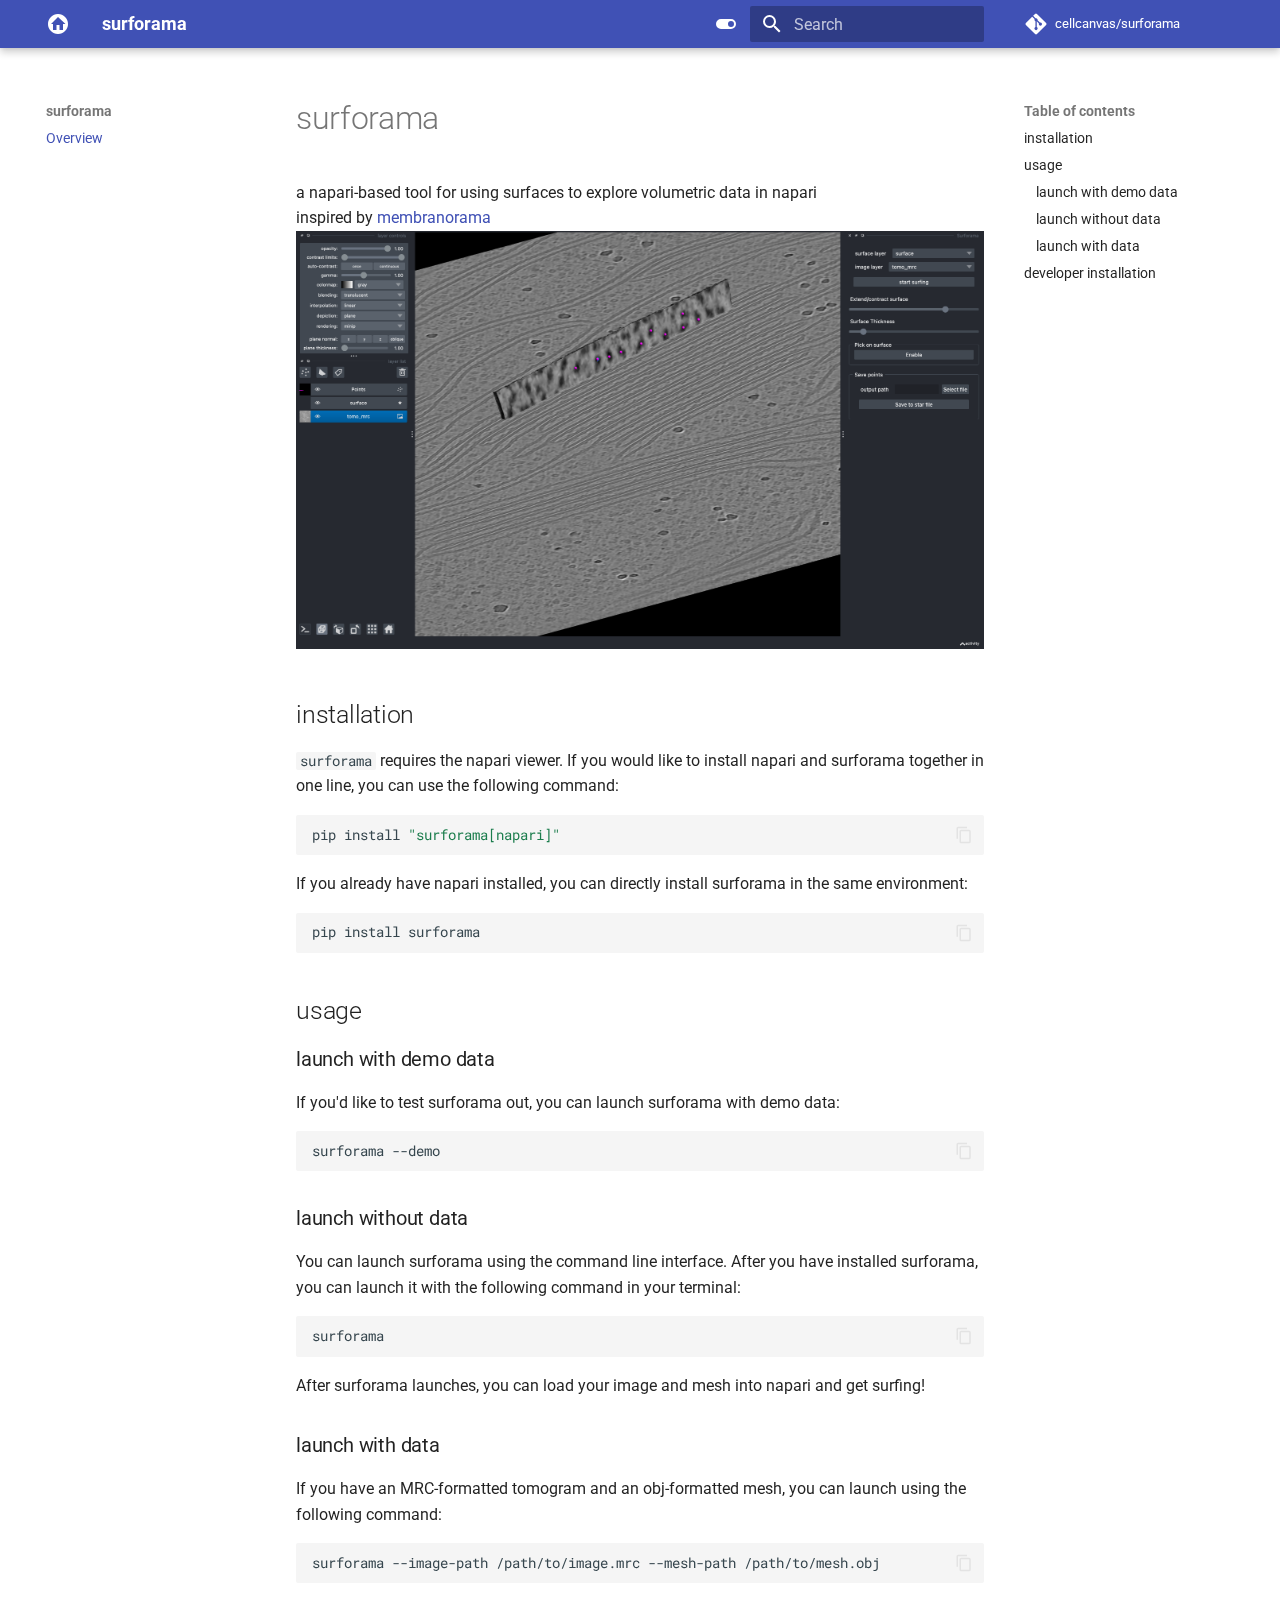
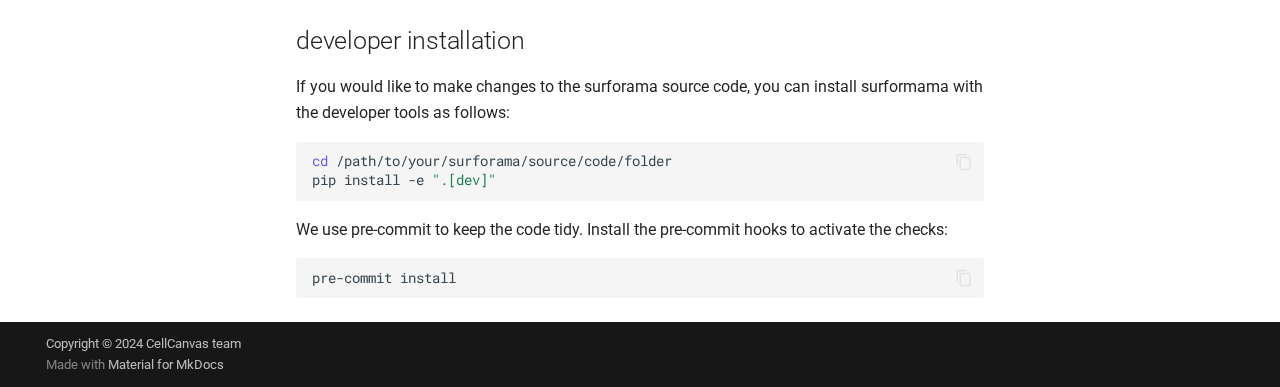
==== index.html @ 745550d1 "deploy: 46798501a811e212c6343b0a3ed80878570dac8a" ====
<!doctype html>
<html lang="en" class="no-js">
  <head>
    
      <meta charset="utf-8">
      <meta name="viewport" content="width=device-width,initial-scale=1">
      
        <meta name="description" content="Documentation for surforama, a tool for using surfaces to explore volumetric data in napari.">
      
      
        <meta name="author" content="Alister Burt and Kevin Yamauchi">
      
      
        <link rel="canonical" href="https://github.com/cellcanvas/surforama/">
      
      
      
      
      <link rel="icon" href="assets/images/favicon.png">
      <meta name="generator" content="mkdocs-1.6.0, mkdocs-material-9.5.26">
    
    
      
        <title>surforama</title>
      
    
    
      <link rel="stylesheet" href="assets/stylesheets/main.6543a935.min.css">
      
        
        <link rel="stylesheet" href="assets/stylesheets/palette.06af60db.min.css">
      
      


    
    
      
    
    
      
        
        
        <link rel="preconnect" href="https://fonts.gstatic.com" crossorigin>
        <link rel="stylesheet" href="https://fonts.googleapis.com/css?family=Roboto:300,300i,400,400i,700,700i%7CRoboto+Mono:400,400i,700,700i&display=fallback">
        <style>:root{--md-text-font:"Roboto";--md-code-font:"Roboto Mono"}</style>
      
    
    
      <link rel="stylesheet" href="assets/_mkdocstrings.css">
    
      <link rel="stylesheet" href="stylesheets/extra.css">
    
    <script>__md_scope=new URL(".",location),__md_hash=e=>[...e].reduce((e,_)=>(e<<5)-e+_.charCodeAt(0),0),__md_get=(e,_=localStorage,t=__md_scope)=>JSON.parse(_.getItem(t.pathname+"."+e)),__md_set=(e,_,t=localStorage,a=__md_scope)=>{try{t.setItem(a.pathname+"."+e,JSON.stringify(_))}catch(e){}}</script>
    
      
  


    
    
    
  </head>
  
  
    
    
      
    
    
    
    
    <body dir="ltr" data-md-color-scheme="default" data-md-color-primary="indigo" data-md-color-accent="indigo">
  
    
    <input class="md-toggle" data-md-toggle="drawer" type="checkbox" id="__drawer" autocomplete="off">
    <input class="md-toggle" data-md-toggle="search" type="checkbox" id="__search" autocomplete="off">
    <label class="md-overlay" for="__drawer"></label>
    <div data-md-component="skip">
      
        
        <a href="#surforama" class="md-skip">
          Skip to content
        </a>
      
    </div>
    <div data-md-component="announce">
      
    </div>
    
    
      

  

<header class="md-header md-header--shadow" data-md-component="header">
  <nav class="md-header__inner md-grid" aria-label="Header">
    <a href="." title="surforama" class="md-header__button md-logo" aria-label="surforama" data-md-component="logo">
      
  
  <svg xmlns="http://www.w3.org/2000/svg" viewBox="0 0 24 24"><path d="M19.07 4.93C17.22 3 14.66 1.96 12 2c-2.66-.04-5.21 1-7.06 2.93C3 6.78 1.96 9.34 2 12c-.04 2.66 1 5.21 2.93 7.06C6.78 21 9.34 22.04 12 22c2.66.04 5.21-1 7.06-2.93C21 17.22 22.04 14.66 22 12c.04-2.66-1-5.22-2.93-7.07M17 12v6h-3.5v-5h-3v5H7v-6H5l7-7 7.5 7H17Z"/></svg>

    </a>
    <label class="md-header__button md-icon" for="__drawer">
      
      <svg xmlns="http://www.w3.org/2000/svg" viewBox="0 0 24 24"><path d="M3 6h18v2H3V6m0 5h18v2H3v-2m0 5h18v2H3v-2Z"/></svg>
    </label>
    <div class="md-header__title" data-md-component="header-title">
      <div class="md-header__ellipsis">
        <div class="md-header__topic">
          <span class="md-ellipsis">
            surforama
          </span>
        </div>
        <div class="md-header__topic" data-md-component="header-topic">
          <span class="md-ellipsis">
            
              Overview
            
          </span>
        </div>
      </div>
    </div>
    
      
        <form class="md-header__option" data-md-component="palette">
  
    
    
    
    <input class="md-option" data-md-color-media="" data-md-color-scheme="default" data-md-color-primary="indigo" data-md-color-accent="indigo"  aria-label="Switch to dark mode"  type="radio" name="__palette" id="__palette_0">
    
      <label class="md-header__button md-icon" title="Switch to dark mode" for="__palette_1" hidden>
        <svg xmlns="http://www.w3.org/2000/svg" viewBox="0 0 24 24"><path d="M17 7H7a5 5 0 0 0-5 5 5 5 0 0 0 5 5h10a5 5 0 0 0 5-5 5 5 0 0 0-5-5m0 8a3 3 0 0 1-3-3 3 3 0 0 1 3-3 3 3 0 0 1 3 3 3 3 0 0 1-3 3Z"/></svg>
      </label>
    
  
    
    
    
    <input class="md-option" data-md-color-media="" data-md-color-scheme="slate" data-md-color-primary="blue-grey" data-md-color-accent="blue-grey"  aria-label="Switch to light mode"  type="radio" name="__palette" id="__palette_1">
    
      <label class="md-header__button md-icon" title="Switch to light mode" for="__palette_0" hidden>
        <svg xmlns="http://www.w3.org/2000/svg" viewBox="0 0 24 24"><path d="M17 6H7c-3.31 0-6 2.69-6 6s2.69 6 6 6h10c3.31 0 6-2.69 6-6s-2.69-6-6-6zm0 10H7c-2.21 0-4-1.79-4-4s1.79-4 4-4h10c2.21 0 4 1.79 4 4s-1.79 4-4 4zM7 9c-1.66 0-3 1.34-3 3s1.34 3 3 3 3-1.34 3-3-1.34-3-3-3z"/></svg>
      </label>
    
  
</form>
      
    
    
      <script>var media,input,key,value,palette=__md_get("__palette");if(palette&&palette.color){"(prefers-color-scheme)"===palette.color.media&&(media=matchMedia("(prefers-color-scheme: light)"),input=document.querySelector(media.matches?"[data-md-color-media='(prefers-color-scheme: light)']":"[data-md-color-media='(prefers-color-scheme: dark)']"),palette.color.media=input.getAttribute("data-md-color-media"),palette.color.scheme=input.getAttribute("data-md-color-scheme"),palette.color.primary=input.getAttribute("data-md-color-primary"),palette.color.accent=input.getAttribute("data-md-color-accent"));for([key,value]of Object.entries(palette.color))document.body.setAttribute("data-md-color-"+key,value)}</script>
    
    
    
      <label class="md-header__button md-icon" for="__search">
        
        <svg xmlns="http://www.w3.org/2000/svg" viewBox="0 0 24 24"><path d="M9.5 3A6.5 6.5 0 0 1 16 9.5c0 1.61-.59 3.09-1.56 4.23l.27.27h.79l5 5-1.5 1.5-5-5v-.79l-.27-.27A6.516 6.516 0 0 1 9.5 16 6.5 6.5 0 0 1 3 9.5 6.5 6.5 0 0 1 9.5 3m0 2C7 5 5 7 5 9.5S7 14 9.5 14 14 12 14 9.5 12 5 9.5 5Z"/></svg>
      </label>
      <div class="md-search" data-md-component="search" role="dialog">
  <label class="md-search__overlay" for="__search"></label>
  <div class="md-search__inner" role="search">
    <form class="md-search__form" name="search">
      <input type="text" class="md-search__input" name="query" aria-label="Search" placeholder="Search" autocapitalize="off" autocorrect="off" autocomplete="off" spellcheck="false" data-md-component="search-query" required>
      <label class="md-search__icon md-icon" for="__search">
        
        <svg xmlns="http://www.w3.org/2000/svg" viewBox="0 0 24 24"><path d="M9.5 3A6.5 6.5 0 0 1 16 9.5c0 1.61-.59 3.09-1.56 4.23l.27.27h.79l5 5-1.5 1.5-5-5v-.79l-.27-.27A6.516 6.516 0 0 1 9.5 16 6.5 6.5 0 0 1 3 9.5 6.5 6.5 0 0 1 9.5 3m0 2C7 5 5 7 5 9.5S7 14 9.5 14 14 12 14 9.5 12 5 9.5 5Z"/></svg>
        
        <svg xmlns="http://www.w3.org/2000/svg" viewBox="0 0 24 24"><path d="M20 11v2H8l5.5 5.5-1.42 1.42L4.16 12l7.92-7.92L13.5 5.5 8 11h12Z"/></svg>
      </label>
      <nav class="md-search__options" aria-label="Search">
        
        <button type="reset" class="md-search__icon md-icon" title="Clear" aria-label="Clear" tabindex="-1">
          
          <svg xmlns="http://www.w3.org/2000/svg" viewBox="0 0 24 24"><path d="M19 6.41 17.59 5 12 10.59 6.41 5 5 6.41 10.59 12 5 17.59 6.41 19 12 13.41 17.59 19 19 17.59 13.41 12 19 6.41Z"/></svg>
        </button>
      </nav>
      
        <div class="md-search__suggest" data-md-component="search-suggest"></div>
      
    </form>
    <div class="md-search__output">
      <div class="md-search__scrollwrap" tabindex="0" data-md-scrollfix>
        <div class="md-search-result" data-md-component="search-result">
          <div class="md-search-result__meta">
            Initializing search
          </div>
          <ol class="md-search-result__list" role="presentation"></ol>
        </div>
      </div>
    </div>
  </div>
</div>
    
    
      <div class="md-header__source">
        <a href="https://github.com/cellcanvas/surforama" title="Go to repository" class="md-source" data-md-component="source">
  <div class="md-source__icon md-icon">
    
    <svg xmlns="http://www.w3.org/2000/svg" viewBox="0 0 448 512"><!--! Font Awesome Free 6.5.2 by @fontawesome - https://fontawesome.com License - https://fontawesome.com/license/free (Icons: CC BY 4.0, Fonts: SIL OFL 1.1, Code: MIT License) Copyright 2024 Fonticons, Inc.--><path d="M439.55 236.05 244 40.45a28.87 28.87 0 0 0-40.81 0l-40.66 40.63 51.52 51.52c27.06-9.14 52.68 16.77 43.39 43.68l49.66 49.66c34.23-11.8 61.18 31 35.47 56.69-26.49 26.49-70.21-2.87-56-37.34L240.22 199v121.85c25.3 12.54 22.26 41.85 9.08 55a34.34 34.34 0 0 1-48.55 0c-17.57-17.6-11.07-46.91 11.25-56v-123c-20.8-8.51-24.6-30.74-18.64-45L142.57 101 8.45 235.14a28.86 28.86 0 0 0 0 40.81l195.61 195.6a28.86 28.86 0 0 0 40.8 0l194.69-194.69a28.86 28.86 0 0 0 0-40.81z"/></svg>
  </div>
  <div class="md-source__repository">
    cellcanvas/surforama
  </div>
</a>
      </div>
    
  </nav>
  
</header>
    
    <div class="md-container" data-md-component="container">
      
      
        
          
        
      
      <main class="md-main" data-md-component="main">
        <div class="md-main__inner md-grid">
          
            
              
              <div class="md-sidebar md-sidebar--primary" data-md-component="sidebar" data-md-type="navigation" >
                <div class="md-sidebar__scrollwrap">
                  <div class="md-sidebar__inner">
                    



<nav class="md-nav md-nav--primary" aria-label="Navigation" data-md-level="0">
  <label class="md-nav__title" for="__drawer">
    <a href="." title="surforama" class="md-nav__button md-logo" aria-label="surforama" data-md-component="logo">
      
  
  <svg xmlns="http://www.w3.org/2000/svg" viewBox="0 0 24 24"><path d="M19.07 4.93C17.22 3 14.66 1.96 12 2c-2.66-.04-5.21 1-7.06 2.93C3 6.78 1.96 9.34 2 12c-.04 2.66 1 5.21 2.93 7.06C6.78 21 9.34 22.04 12 22c2.66.04 5.21-1 7.06-2.93C21 17.22 22.04 14.66 22 12c.04-2.66-1-5.22-2.93-7.07M17 12v6h-3.5v-5h-3v5H7v-6H5l7-7 7.5 7H17Z"/></svg>

    </a>
    surforama
  </label>
  
    <div class="md-nav__source">
      <a href="https://github.com/cellcanvas/surforama" title="Go to repository" class="md-source" data-md-component="source">
  <div class="md-source__icon md-icon">
    
    <svg xmlns="http://www.w3.org/2000/svg" viewBox="0 0 448 512"><!--! Font Awesome Free 6.5.2 by @fontawesome - https://fontawesome.com License - https://fontawesome.com/license/free (Icons: CC BY 4.0, Fonts: SIL OFL 1.1, Code: MIT License) Copyright 2024 Fonticons, Inc.--><path d="M439.55 236.05 244 40.45a28.87 28.87 0 0 0-40.81 0l-40.66 40.63 51.52 51.52c27.06-9.14 52.68 16.77 43.39 43.68l49.66 49.66c34.23-11.8 61.18 31 35.47 56.69-26.49 26.49-70.21-2.87-56-37.34L240.22 199v121.85c25.3 12.54 22.26 41.85 9.08 55a34.34 34.34 0 0 1-48.55 0c-17.57-17.6-11.07-46.91 11.25-56v-123c-20.8-8.51-24.6-30.74-18.64-45L142.57 101 8.45 235.14a28.86 28.86 0 0 0 0 40.81l195.61 195.6a28.86 28.86 0 0 0 40.8 0l194.69-194.69a28.86 28.86 0 0 0 0-40.81z"/></svg>
  </div>
  <div class="md-source__repository">
    cellcanvas/surforama
  </div>
</a>
    </div>
  
  <ul class="md-nav__list" data-md-scrollfix>
    
      
      
  
  
    
  
  
  
    <li class="md-nav__item md-nav__item--active">
      
      <input class="md-nav__toggle md-toggle" type="checkbox" id="__toc">
      
      
        
      
      
        <label class="md-nav__link md-nav__link--active" for="__toc">
          
  
  <span class="md-ellipsis">
    Overview
  </span>
  

          <span class="md-nav__icon md-icon"></span>
        </label>
      
      <a href="." class="md-nav__link md-nav__link--active">
        
  
  <span class="md-ellipsis">
    Overview
  </span>
  

      </a>
      
        

<nav class="md-nav md-nav--secondary" aria-label="Table of contents">
  
  
  
    
  
  
    <label class="md-nav__title" for="__toc">
      <span class="md-nav__icon md-icon"></span>
      Table of contents
    </label>
    <ul class="md-nav__list" data-md-component="toc" data-md-scrollfix>
      
        <li class="md-nav__item">
  <a href="#installation" class="md-nav__link">
    <span class="md-ellipsis">
      installation
    </span>
  </a>
  
</li>
      
        <li class="md-nav__item">
  <a href="#usage" class="md-nav__link">
    <span class="md-ellipsis">
      usage
    </span>
  </a>
  
    <nav class="md-nav" aria-label="usage">
      <ul class="md-nav__list">
        
          <li class="md-nav__item">
  <a href="#launch-with-demo-data" class="md-nav__link">
    <span class="md-ellipsis">
      launch with demo data
    </span>
  </a>
  
</li>
        
          <li class="md-nav__item">
  <a href="#launch-without-data" class="md-nav__link">
    <span class="md-ellipsis">
      launch without data
    </span>
  </a>
  
</li>
        
          <li class="md-nav__item">
  <a href="#launch-with-data" class="md-nav__link">
    <span class="md-ellipsis">
      launch with data
    </span>
  </a>
  
</li>
        
      </ul>
    </nav>
  
</li>
      
        <li class="md-nav__item">
  <a href="#developer-installation" class="md-nav__link">
    <span class="md-ellipsis">
      developer installation
    </span>
  </a>
  
</li>
      
    </ul>
  
</nav>
      
    </li>
  

    
  </ul>
</nav>
                  </div>
                </div>
              </div>
            
            
              
              <div class="md-sidebar md-sidebar--secondary" data-md-component="sidebar" data-md-type="toc" >
                <div class="md-sidebar__scrollwrap">
                  <div class="md-sidebar__inner">
                    

<nav class="md-nav md-nav--secondary" aria-label="Table of contents">
  
  
  
    
  
  
    <label class="md-nav__title" for="__toc">
      <span class="md-nav__icon md-icon"></span>
      Table of contents
    </label>
    <ul class="md-nav__list" data-md-component="toc" data-md-scrollfix>
      
        <li class="md-nav__item">
  <a href="#installation" class="md-nav__link">
    <span class="md-ellipsis">
      installation
    </span>
  </a>
  
</li>
      
        <li class="md-nav__item">
  <a href="#usage" class="md-nav__link">
    <span class="md-ellipsis">
      usage
    </span>
  </a>
  
    <nav class="md-nav" aria-label="usage">
      <ul class="md-nav__list">
        
          <li class="md-nav__item">
  <a href="#launch-with-demo-data" class="md-nav__link">
    <span class="md-ellipsis">
      launch with demo data
    </span>
  </a>
  
</li>
        
          <li class="md-nav__item">
  <a href="#launch-without-data" class="md-nav__link">
    <span class="md-ellipsis">
      launch without data
    </span>
  </a>
  
</li>
        
          <li class="md-nav__item">
  <a href="#launch-with-data" class="md-nav__link">
    <span class="md-ellipsis">
      launch with data
    </span>
  </a>
  
</li>
        
      </ul>
    </nav>
  
</li>
      
        <li class="md-nav__item">
  <a href="#developer-installation" class="md-nav__link">
    <span class="md-ellipsis">
      developer installation
    </span>
  </a>
  
</li>
      
    </ul>
  
</nav>
                  </div>
                </div>
              </div>
            
          
          
            <div class="md-content" data-md-component="content">
              <article class="md-content__inner md-typeset">
                
                  

  
  


<div><h1 id="surforama">surforama</h1>
<p>a napari-based tool for using surfaces to explore volumetric data in napari</p>
<p>inspired by <a href="https://github.com/dtegunov/membranorama">membranorama</a></p>
<p><img alt="Screenshot of surforama showing a surface in the slice of a tomogram" src="surforama_screenshot.png"></p>
<h2 id="installation">installation</h2>
<p><code>surforama</code> requires the napari viewer. If you would like to install napari and surforama together in one line, you can use the following command:</p>
<div class="highlight"><pre><span></span><code>pip<span class="w"> </span>install<span class="w"> </span><span class="s2">"surforama[napari]"</span>
</code></pre></div>
<p>If you already have napari installed, you can directly install surforama in the same environment:</p>
<div class="highlight"><pre><span></span><code>pip<span class="w"> </span>install<span class="w"> </span>surforama
</code></pre></div>
<h2 id="usage">usage</h2>
<h3 id="launch-with-demo-data">launch with demo data</h3>
<p>If you'd like to test surforama out, you can launch surforama with demo data:</p>
<div class="highlight"><pre><span></span><code>surforama<span class="w"> </span>--demo
</code></pre></div>
<h3 id="launch-without-data">launch without data</h3>
<p>You can launch surforama using the command line interface. After you have installed surforama, you can launch it with the following command in your terminal:</p>
<p></p><div class="highlight"><pre><span></span><code>surforama
</code></pre></div>
After surforama launches, you can load your image and mesh into napari and get surfing!
<h3 id="launch-with-data">launch with data</h3>
<p>If you have an MRC-formatted tomogram and an obj-formatted mesh, you can launch using the following command:</p>
<div class="highlight"><pre><span></span><code>surforama<span class="w"> </span>--image-path<span class="w"> </span>/path/to/image.mrc<span class="w"> </span>--mesh-path<span class="w"> </span>/path/to/mesh.obj
</code></pre></div>
<h2 id="developer-installation">developer installation</h2>
<p>If you would like to make changes to the surforama source code, you can install surformama with the developer tools as follows:</p>
<p></p><div class="highlight"><pre><span></span><code><span class="nb">cd</span><span class="w"> </span>/path/to/your/surforama/source/code/folder
pip<span class="w"> </span>install<span class="w"> </span>-e<span class="w"> </span><span class="s2">".[dev]"</span>
</code></pre></div>
We use pre-commit to keep the code tidy. Install the pre-commit hooks to activate the checks:
<div class="highlight"><pre><span></span><code>pre-commit<span class="w"> </span>install
</code></pre></div></div>









  



  <form class="md-feedback" name="feedback" hidden>
    <fieldset>
      <legend class="md-feedback__title">
        Was this page helpful?
      </legend>
      <div class="md-feedback__inner">
        <div class="md-feedback__list">
          
            <button class="md-feedback__icon md-icon" type="submit" title="This page was helpful" data-md-value="1">
              <svg xmlns="http://www.w3.org/2000/svg" viewBox="0 0 24 24"><path d="M20 12a8 8 0 0 0-8-8 8 8 0 0 0-8 8 8 8 0 0 0 8 8 8 8 0 0 0 8-8m2 0a10 10 0 0 1-10 10A10 10 0 0 1 2 12 10 10 0 0 1 12 2a10 10 0 0 1 10 10M10 9.5c0 .8-.7 1.5-1.5 1.5S7 10.3 7 9.5 7.7 8 8.5 8s1.5.7 1.5 1.5m7 0c0 .8-.7 1.5-1.5 1.5S14 10.3 14 9.5 14.7 8 15.5 8s1.5.7 1.5 1.5m-5 7.73c-1.75 0-3.29-.73-4.19-1.81L9.23 14c.45.72 1.52 1.23 2.77 1.23s2.32-.51 2.77-1.23l1.42 1.42c-.9 1.08-2.44 1.81-4.19 1.81Z"/></svg>
            </button>
          
            <button class="md-feedback__icon md-icon" type="submit" title="This page could be improved" data-md-value="0">
              <svg xmlns="http://www.w3.org/2000/svg" viewBox="0 0 24 24"><path d="M20 12a8 8 0 0 0-8-8 8 8 0 0 0-8 8 8 8 0 0 0 8 8 8 8 0 0 0 8-8m2 0a10 10 0 0 1-10 10A10 10 0 0 1 2 12 10 10 0 0 1 12 2a10 10 0 0 1 10 10m-6.5-4c.8 0 1.5.7 1.5 1.5s-.7 1.5-1.5 1.5-1.5-.7-1.5-1.5.7-1.5 1.5-1.5M10 9.5c0 .8-.7 1.5-1.5 1.5S7 10.3 7 9.5 7.7 8 8.5 8s1.5.7 1.5 1.5m2 4.5c1.75 0 3.29.72 4.19 1.81l-1.42 1.42C14.32 16.5 13.25 16 12 16s-2.32.5-2.77 1.23l-1.42-1.42C8.71 14.72 10.25 14 12 14Z"/></svg>
            </button>
          
        </div>
        <div class="md-feedback__note">
          
            <div data-md-value="1" hidden>
              
              
                
              
              Thanks for your feedback!
            </div>
          
            <div data-md-value="0" hidden>
              
              
                
              
              Thanks for your feedback! Help us improve this page by using our <a href="..." target="_blank" rel="noopener">feedback form</a>.
            </div>
          
        </div>
      </div>
    </fieldset>
  </form>


                
              </article>
            </div>
          
          
  <script>var tabs=__md_get("__tabs");if(Array.isArray(tabs))e:for(var set of document.querySelectorAll(".tabbed-set")){var tab,labels=set.querySelector(".tabbed-labels");for(tab of tabs)for(var label of labels.getElementsByTagName("label"))if(label.innerText.trim()===tab){var input=document.getElementById(label.htmlFor);input.checked=!0;continue e}}</script>

<script>var target=document.getElementById(location.hash.slice(1));target&&target.name&&(target.checked=target.name.startsWith("__tabbed_"))</script>
        </div>
        
      </main>
      
        <footer class="md-footer">
  
  <div class="md-footer-meta md-typeset">
    <div class="md-footer-meta__inner md-grid">
      <div class="md-copyright">
  
    <div class="md-copyright__highlight">
      Copyright &copy; 2024 CellCanvas team
    </div>
  
  
    Made with
    <a href="https://squidfunk.github.io/mkdocs-material/" target="_blank" rel="noopener">
      Material for MkDocs
    </a>
  
</div>
      
    </div>
  </div>
</footer>
      
    </div>
    <div class="md-dialog" data-md-component="dialog">
      <div class="md-dialog__inner md-typeset"></div>
    </div>
    
    
    <script id="__config" type="application/json">{"base": ".", "features": ["search.highlight", "search.suggest", "content.tabs.link", "content.code.copy"], "search": "assets/javascripts/workers/search.b8dbb3d2.min.js", "translations": {"clipboard.copied": "Copied to clipboard", "clipboard.copy": "Copy to clipboard", "search.result.more.one": "1 more on this page", "search.result.more.other": "# more on this page", "search.result.none": "No matching documents", "search.result.one": "1 matching document", "search.result.other": "# matching documents", "search.result.placeholder": "Type to start searching", "search.result.term.missing": "Missing", "select.version": "Select version"}}</script>
    
    
      <script src="assets/javascripts/bundle.ad660dcc.min.js"></script>
      
    
  </body>
</html>
---- assets/stylesheets/main.6543a935.min.css ----
@charset "UTF-8";html{-webkit-text-size-adjust:none;-moz-text-size-adjust:none;text-size-adjust:none;box-sizing:border-box}*,:after,:before{box-sizing:inherit}@media (prefers-reduced-motion){*,:after,:before{transition:none!important}}body{margin:0}a,button,input,label{-webkit-tap-highlight-color:transparent}a{color:inherit;text-decoration:none}hr{border:0;box-sizing:initial;display:block;height:.05rem;overflow:visible;padding:0}small{font-size:80%}sub,sup{line-height:1em}img{border-style:none}table{border-collapse:initial;border-spacing:0}td,th{font-weight:400;vertical-align:top}button{background:#0000;border:0;font-family:inherit;font-size:inherit;margin:0;padding:0}input{border:0;outline:none}:root{--md-primary-fg-color:#4051b5;--md-primary-fg-color--light:#5d6cc0;--md-primary-fg-color--dark:#303fa1;--md-primary-bg-color:#fff;--md-primary-bg-color--light:#ffffffb3;--md-accent-fg-color:#526cfe;--md-accent-fg-color--transparent:#526cfe1a;--md-accent-bg-color:#fff;--md-accent-bg-color--light:#ffffffb3}[data-md-color-scheme=default]{color-scheme:light}[data-md-color-scheme=default] img[src$="#gh-dark-mode-only"],[data-md-color-scheme=default] img[src$="#only-dark"]{display:none}:root,[data-md-color-scheme=default]{--md-hue:225deg;--md-default-fg-color:#000000de;--md-default-fg-color--light:#0000008a;--md-default-fg-color--lighter:#00000052;--md-default-fg-color--lightest:#00000012;--md-default-bg-color:#fff;--md-default-bg-color--light:#ffffffb3;--md-default-bg-color--lighter:#ffffff4d;--md-default-bg-color--lightest:#ffffff1f;--md-code-fg-color:#36464e;--md-code-bg-color:#f5f5f5;--md-code-hl-color:#4287ff;--md-code-hl-color--light:#4287ff1a;--md-code-hl-number-color:#d52a2a;--md-code-hl-special-color:#db1457;--md-code-hl-function-color:#a846b9;--md-code-hl-constant-color:#6e59d9;--md-code-hl-keyword-color:#3f6ec6;--md-code-hl-string-color:#1c7d4d;--md-code-hl-name-color:var(--md-code-fg-color);--md-code-hl-operator-color:var(--md-default-fg-color--light);--md-code-hl-punctuation-color:var(--md-default-fg-color--light);--md-code-hl-comment-color:var(--md-default-fg-color--light);--md-code-hl-generic-color:var(--md-default-fg-color--light);--md-code-hl-variable-color:var(--md-default-fg-color--light);--md-typeset-color:var(--md-default-fg-color);--md-typeset-a-color:var(--md-primary-fg-color);--md-typeset-del-color:#f5503d26;--md-typeset-ins-color:#0bd57026;--md-typeset-kbd-color:#fafafa;--md-typeset-kbd-accent-color:#fff;--md-typeset-kbd-border-color:#b8b8b8;--md-typeset-mark-color:#ffff0080;--md-typeset-table-color:#0000001f;--md-typeset-table-color--light:rgba(0,0,0,.035);--md-admonition-fg-color:var(--md-default-fg-color);--md-admonition-bg-color:var(--md-default-bg-color);--md-warning-fg-color:#000000de;--md-warning-bg-color:#ff9;--md-footer-fg-color:#fff;--md-footer-fg-color--light:#ffffffb3;--md-footer-fg-color--lighter:#ffffff73;--md-footer-bg-color:#000000de;--md-footer-bg-color--dark:#00000052;--md-shadow-z1:0 0.2rem 0.5rem #0000000d,0 0 0.05rem #0000001a;--md-shadow-z2:0 0.2rem 0.5rem #0000001a,0 0 0.05rem #00000040;--md-shadow-z3:0 0.2rem 0.5rem #0003,0 0 0.05rem #00000059}.md-icon svg{fill:currentcolor;display:block;height:1.2rem;width:1.2rem}body{-webkit-font-smoothing:antialiased;-moz-osx-font-smoothing:grayscale;--md-text-font-family:var(--md-text-font,_),-apple-system,BlinkMacSystemFont,Helvetica,Arial,sans-serif;--md-code-font-family:var(--md-code-font,_),SFMono-Regular,Consolas,Menlo,monospace}aside,body,input{font-feature-settings:"kern","liga";color:var(--md-typeset-color);font-family:var(--md-text-font-family)}code,kbd,pre{font-feature-settings:"kern";font-family:var(--md-code-font-family)}:root{--md-typeset-table-sort-icon:url('data:image/svg+xml;charset=utf-8,<svg xmlns="http://www.w3.org/2000/svg" viewBox="0 0 24 24"><path d="m18 21-4-4h3V7h-3l4-4 4 4h-3v10h3M2 19v-2h10v2M2 13v-2h7v2M2 7V5h4v2H2Z"/></svg>');--md-typeset-table-sort-icon--asc:url('data:image/svg+xml;charset=utf-8,<svg xmlns="http://www.w3.org/2000/svg" viewBox="0 0 24 24"><path d="M19 17h3l-4 4-4-4h3V3h2M2 17h10v2H2M6 5v2H2V5m0 6h7v2H2v-2Z"/></svg>');--md-typeset-table-sort-icon--desc:url('data:image/svg+xml;charset=utf-8,<svg xmlns="http://www.w3.org/2000/svg" viewBox="0 0 24 24"><path d="M19 7h3l-4-4-4 4h3v14h2M2 17h10v2H2M6 5v2H2V5m0 6h7v2H2v-2Z"/></svg>')}.md-typeset{-webkit-print-color-adjust:exact;color-adjust:exact;font-size:.8rem;line-height:1.6}@media print{.md-typeset{font-size:.68rem}}.md-typeset blockquote,.md-typeset dl,.md-typeset figure,.md-typeset ol,.md-typeset pre,.md-typeset ul{margin-bottom:1em;margin-top:1em}.md-typeset h1{color:var(--md-default-fg-color--light);font-size:2em;line-height:1.3;margin:0 0 1.25em}.md-typeset h1,.md-typeset h2{font-weight:300;letter-spacing:-.01em}.md-typeset h2{font-size:1.5625em;line-height:1.4;margin:1.6em 0 .64em}.md-typeset h3{font-size:1.25em;font-weight:400;letter-spacing:-.01em;line-height:1.5;margin:1.6em 0 .8em}.md-typeset h2+h3{margin-top:.8em}.md-typeset h4{font-weight:700;letter-spacing:-.01em;margin:1em 0}.md-typeset h5,.md-typeset h6{color:var(--md-default-fg-color--light);font-size:.8em;font-weight:700;letter-spacing:-.01em;margin:1.25em 0}.md-typeset h5{text-transform:uppercase}.md-typeset hr{border-bottom:.05rem solid var(--md-default-fg-color--lightest);display:flow-root;margin:1.5em 0}.md-typeset a{color:var(--md-typeset-a-color);word-break:break-word}.md-typeset a,.md-typeset a:before{transition:color 125ms}.md-typeset a:focus,.md-typeset a:hover{color:var(--md-accent-fg-color)}.md-typeset a:focus code,.md-typeset a:hover code{background-color:var(--md-accent-fg-color--transparent)}.md-typeset a code{color:currentcolor;transition:background-color 125ms}.md-typeset a.focus-visible{outline-color:var(--md-accent-fg-color);outline-offset:.2rem}.md-typeset code,.md-typeset kbd,.md-typeset pre{color:var(--md-code-fg-color);direction:ltr;font-variant-ligatures:none}@media print{.md-typeset code,.md-typeset kbd,.md-typeset pre{white-space:pre-wrap}}.md-typeset code{background-color:var(--md-code-bg-color);border-radius:.1rem;-webkit-box-decoration-break:clone;box-decoration-break:clone;font-size:.85em;padding:0 .2941176471em;word-break:break-word}.md-typeset code:not(.focus-visible){-webkit-tap-highlight-color:transparent;outline:none}.md-typeset pre{display:flow-root;line-height:1.4;position:relative}.md-typeset pre>code{-webkit-box-decoration-break:slice;box-decoration-break:slice;box-shadow:none;display:block;margin:0;outline-color:var(--md-accent-fg-color);overflow:auto;padding:.7720588235em 1.1764705882em;scrollbar-color:var(--md-default-fg-color--lighter) #0000;scrollbar-width:thin;touch-action:auto;word-break:normal}.md-typeset pre>code:hover{scrollbar-color:var(--md-accent-fg-color) #0000}.md-typeset pre>code::-webkit-scrollbar{height:.2rem;width:.2rem}.md-typeset pre>code::-webkit-scrollbar-thumb{background-color:var(--md-default-fg-color--lighter)}.md-typeset pre>code::-webkit-scrollbar-thumb:hover{background-color:var(--md-accent-fg-color)}.md-typeset kbd{background-color:var(--md-typeset-kbd-color);border-radius:.1rem;box-shadow:0 .1rem 0 .05rem var(--md-typeset-kbd-border-color),0 .1rem 0 var(--md-typeset-kbd-border-color),0 -.1rem .2rem var(--md-typeset-kbd-accent-color) inset;color:var(--md-default-fg-color);display:inline-block;font-size:.75em;padding:0 .6666666667em;vertical-align:text-top;word-break:break-word}.md-typeset mark{background-color:var(--md-typeset-mark-color);-webkit-box-decoration-break:clone;box-decoration-break:clone;color:inherit;word-break:break-word}.md-typeset abbr{border-bottom:.05rem dotted var(--md-default-fg-color--light);cursor:help;text-decoration:none}.md-typeset small{opacity:.75}[dir=ltr] .md-typeset sub,[dir=ltr] .md-typeset sup{margin-left:.078125em}[dir=rtl] .md-typeset sub,[dir=rtl] .md-typeset sup{margin-right:.078125em}[dir=ltr] .md-typeset blockquote{padding-left:.6rem}[dir=rtl] .md-typeset blockquote{padding-right:.6rem}[dir=ltr] .md-typeset blockquote{border-left:.2rem solid var(--md-default-fg-color--lighter)}[dir=rtl] .md-typeset blockquote{border-right:.2rem solid var(--md-default-fg-color--lighter)}.md-typeset blockquote{color:var(--md-default-fg-color--light);margin-left:0;margin-right:0}.md-typeset ul{list-style-type:disc}[dir=ltr] .md-typeset ol,[dir=ltr] .md-typeset ul{margin-left:.625em}[dir=rtl] .md-typeset ol,[dir=rtl] .md-typeset ul{margin-right:.625em}.md-typeset ol,.md-typeset ul{padding:0}.md-typeset ol:not([hidden]),.md-typeset ul:not([hidden]){display:flow-root}.md-typeset ol ol,.md-typeset ul ol{list-style-type:lower-alpha}.md-typeset ol ol ol,.md-typeset ul ol ol{list-style-type:lower-roman}[dir=ltr] .md-typeset ol li,[dir=ltr] .md-typeset ul li{margin-left:1.25em}[dir=rtl] .md-typeset ol li,[dir=rtl] .md-typeset ul li{margin-right:1.25em}.md-typeset ol li,.md-typeset ul li{margin-bottom:.5em}.md-typeset ol li blockquote,.md-typeset ol li p,.md-typeset ul li blockquote,.md-typeset ul li p{margin:.5em 0}.md-typeset ol li:last-child,.md-typeset ul li:last-child{margin-bottom:0}[dir=ltr] .md-typeset ol li ol,[dir=ltr] .md-typeset ol li ul,[dir=ltr] .md-typeset ul li ol,[dir=ltr] .md-typeset ul li ul{margin-left:.625em}[dir=rtl] .md-typeset ol li ol,[dir=rtl] .md-typeset ol li ul,[dir=rtl] .md-typeset ul li ol,[dir=rtl] .md-typeset ul li ul{margin-right:.625em}.md-typeset ol li ol,.md-typeset ol li ul,.md-typeset ul li ol,.md-typeset ul li ul{margin-bottom:.5em;margin-top:.5em}[dir=ltr] .md-typeset dd{margin-left:1.875em}[dir=rtl] .md-typeset dd{margin-right:1.875em}.md-typeset dd{margin-bottom:1.5em;margin-top:1em}.md-typeset img,.md-typeset svg,.md-typeset video{height:auto;max-width:100%}.md-typeset img[align=left]{margin:1em 1em 1em 0}.md-typeset img[align=right]{margin:1em 0 1em 1em}.md-typeset img[align]:only-child{margin-top:0}.md-typeset figure{display:flow-root;margin:1em auto;max-width:100%;text-align:center;width:-moz-fit-content;width:fit-content}.md-typeset figure img{display:block;margin:0 auto}.md-typeset figcaption{font-style:italic;margin:1em auto;max-width:24rem}.md-typeset iframe{max-width:100%}.md-typeset table:not([class]){background-color:var(--md-default-bg-color);border:.05rem solid var(--md-typeset-table-color);border-radius:.1rem;display:inline-block;font-size:.64rem;max-width:100%;overflow:auto;touch-action:auto}@media print{.md-typeset table:not([class]){display:table}}.md-typeset table:not([class])+*{margin-top:1.5em}.md-typeset table:not([class]) td>:first-child,.md-typeset table:not([class]) th>:first-child{margin-top:0}.md-typeset table:not([class]) td>:last-child,.md-typeset table:not([class]) th>:last-child{margin-bottom:0}.md-typeset table:not([class]) td:not([align]),.md-typeset table:not([class]) th:not([align]){text-align:left}[dir=rtl] .md-typeset table:not([class]) td:not([align]),[dir=rtl] .md-typeset table:not([class]) th:not([align]){text-align:right}.md-typeset table:not([class]) th{font-weight:700;min-width:5rem;padding:.9375em 1.25em;vertical-align:top}.md-typeset table:not([class]) td{border-top:.05rem solid var(--md-typeset-table-color);padding:.9375em 1.25em;vertical-align:top}.md-typeset table:not([class]) tbody tr{transition:background-color 125ms}.md-typeset table:not([class]) tbody tr:hover{background-color:var(--md-typeset-table-color--light);box-shadow:0 .05rem 0 var(--md-default-bg-color) inset}.md-typeset table:not([class]) a{word-break:normal}.md-typeset table th[role=columnheader]{cursor:pointer}[dir=ltr] .md-typeset table th[role=columnheader]:after{margin-left:.5em}[dir=rtl] .md-typeset table th[role=columnheader]:after{margin-right:.5em}.md-typeset table th[role=columnheader]:after{content:"";display:inline-block;height:1.2em;-webkit-mask-image:var(--md-typeset-table-sort-icon);mask-image:var(--md-typeset-table-sort-icon);-webkit-mask-repeat:no-repeat;mask-repeat:no-repeat;-webkit-mask-size:contain;mask-size:contain;transition:background-color 125ms;vertical-align:text-bottom;width:1.2em}.md-typeset table th[role=columnheader]:hover:after{background-color:var(--md-default-fg-color--lighter)}.md-typeset table th[role=columnheader][aria-sort=ascending]:after{background-color:var(--md-default-fg-color--light);-webkit-mask-image:var(--md-typeset-table-sort-icon--asc);mask-image:var(--md-typeset-table-sort-icon--asc)}.md-typeset table th[role=columnheader][aria-sort=descending]:after{background-color:var(--md-default-fg-color--light);-webkit-mask-image:var(--md-typeset-table-sort-icon--desc);mask-image:var(--md-typeset-table-sort-icon--desc)}.md-typeset__scrollwrap{margin:1em -.8rem;overflow-x:auto;touch-action:auto}.md-typeset__table{display:inline-block;margin-bottom:.5em;padding:0 .8rem}@media print{.md-typeset__table{display:block}}html .md-typeset__table table{display:table;margin:0;overflow:hidden;width:100%}@media screen and (max-width:44.984375em){.md-content__inner>pre{margin:1em -.8rem}.md-content__inner>pre code{border-radius:0}}.md-typeset .md-author{border-radius:100%;display:block;flex-shrink:0;height:1.6rem;overflow:hidden;position:relative;transition:color 125ms,transform 125ms;width:1.6rem}.md-typeset .md-author img{display:block}.md-typeset .md-author--more{background:var(--md-default-fg-color--lightest);color:var(--md-default-fg-color--lighter);font-size:.6rem;font-weight:700;line-height:1.6rem;text-align:center}.md-typeset .md-author--long{height:2.4rem;width:2.4rem}.md-typeset a.md-author{transform:scale(1)}.md-typeset a.md-author img{border-radius:100%;filter:grayscale(100%) opacity(75%);transition:filter 125ms}.md-typeset a.md-author:focus,.md-typeset a.md-author:hover{transform:scale(1.1);z-index:1}.md-typeset a.md-author:focus img,.md-typeset a.md-author:hover img{filter:grayscale(0)}.md-banner{background-color:var(--md-footer-bg-color);color:var(--md-footer-fg-color);overflow:auto}@media print{.md-banner{display:none}}.md-banner--warning{background-color:var(--md-warning-bg-color);color:var(--md-warning-fg-color)}.md-banner__inner{font-size:.7rem;margin:.6rem auto;padding:0 .8rem}[dir=ltr] .md-banner__button{float:right}[dir=rtl] .md-banner__button{float:left}.md-banner__button{color:inherit;cursor:pointer;transition:opacity .25s}.no-js .md-banner__button{display:none}.md-banner__button:hover{opacity:.7}html{font-size:125%;height:100%;overflow-x:hidden}@media screen and (min-width:100em){html{font-size:137.5%}}@media screen and (min-width:125em){html{font-size:150%}}body{background-color:var(--md-default-bg-color);display:flex;flex-direction:column;font-size:.5rem;min-height:100%;position:relative;width:100%}@media print{body{display:block}}@media screen and (max-width:59.984375em){body[data-md-scrolllock]{position:fixed}}.md-grid{margin-left:auto;margin-right:auto;max-width:61rem}.md-container{display:flex;flex-direction:column;flex-grow:1}@media print{.md-container{display:block}}.md-main{flex-grow:1}.md-main__inner{display:flex;height:100%;margin-top:1.5rem}.md-ellipsis{overflow:hidden;text-overflow:ellipsis}.md-toggle{display:none}.md-option{height:0;opacity:0;position:absolute;width:0}.md-option:checked+label:not([hidden]){display:block}.md-option.focus-visible+label{outline-color:var(--md-accent-fg-color);outline-style:auto}.md-skip{background-color:var(--md-default-fg-color);border-radius:.1rem;color:var(--md-default-bg-color);font-size:.64rem;margin:.5rem;opacity:0;outline-color:var(--md-accent-fg-color);padding:.3rem .5rem;position:fixed;transform:translateY(.4rem);z-index:-1}.md-skip:focus{opacity:1;transform:translateY(0);transition:transform .25s cubic-bezier(.4,0,.2,1),opacity 175ms 75ms;z-index:10}@page{margin:25mm}:root{--md-clipboard-icon:url('data:image/svg+xml;charset=utf-8,<svg xmlns="http://www.w3.org/2000/svg" viewBox="0 0 24 24"><path d="M19 21H8V7h11m0-2H8a2 2 0 0 0-2 2v14a2 2 0 0 0 2 2h11a2 2 0 0 0 2-2V7a2 2 0 0 0-2-2m-3-4H4a2 2 0 0 0-2 2v14h2V3h12V1Z"/></svg>')}.md-clipboard{border-radius:.1rem;color:var(--md-default-fg-color--lightest);cursor:pointer;height:1.5em;outline-color:var(--md-accent-fg-color);outline-offset:.1rem;position:absolute;right:.5em;top:.5em;transition:color .25s;width:1.5em;z-index:1}@media print{.md-clipboard{display:none}}.md-clipboard:not(.focus-visible){-webkit-tap-highlight-color:transparent;outline:none}:hover>.md-clipboard{color:var(--md-default-fg-color--light)}.md-clipboard:focus,.md-clipboard:hover{color:var(--md-accent-fg-color)}.md-clipboard:after{background-color:currentcolor;content:"";display:block;height:1.125em;margin:0 auto;-webkit-mask-image:var(--md-clipboard-icon);mask-image:var(--md-clipboard-icon);-webkit-mask-position:center;mask-position:center;-webkit-mask-repeat:no-repeat;mask-repeat:no-repeat;-webkit-mask-size:contain;mask-size:contain;width:1.125em}.md-clipboard--inline{cursor:pointer}.md-clipboard--inline code{transition:color .25s,background-color .25s}.md-clipboard--inline:focus code,.md-clipboard--inline:hover code{background-color:var(--md-accent-fg-color--transparent);color:var(--md-accent-fg-color)}.md-typeset .md-code__content{display:grid}@keyframes consent{0%{opacity:0;transform:translateY(100%)}to{opacity:1;transform:translateY(0)}}@keyframes overlay{0%{opacity:0}to{opacity:1}}.md-consent__overlay{animation:overlay .25s both;-webkit-backdrop-filter:blur(.1rem);backdrop-filter:blur(.1rem);background-color:#0000008a;height:100%;opacity:1;position:fixed;top:0;width:100%;z-index:5}.md-consent__inner{animation:consent .5s cubic-bezier(.1,.7,.1,1) both;background-color:var(--md-default-bg-color);border:0;border-radius:.1rem;bottom:0;box-shadow:0 0 .2rem #0000001a,0 .2rem .4rem #0003;max-height:100%;overflow:auto;padding:0;position:fixed;width:100%;z-index:5}.md-consent__form{padding:.8rem}.md-consent__settings{display:none;margin:1em 0}input:checked+.md-consent__settings{display:block}.md-consent__controls{margin-bottom:.8rem}.md-typeset .md-consent__controls .md-button{display:inline}@media screen and (max-width:44.984375em){.md-typeset .md-consent__controls .md-button{display:block;margin-top:.4rem;text-align:center;width:100%}}.md-consent label{cursor:pointer}.md-content{flex-grow:1;min-width:0}.md-content__inner{margin:0 .8rem 1.2rem;padding-top:.6rem}@media screen and (min-width:76.25em){[dir=ltr] .md-sidebar--primary:not([hidden])~.md-content>.md-content__inner{margin-left:1.2rem}[dir=ltr] .md-sidebar--secondary:not([hidden])~.md-content>.md-content__inner,[dir=rtl] .md-sidebar--primary:not([hidden])~.md-content>.md-content__inner{margin-right:1.2rem}[dir=rtl] .md-sidebar--secondary:not([hidden])~.md-content>.md-content__inner{margin-left:1.2rem}}.md-content__inner:before{content:"";display:block;height:.4rem}.md-content__inner>:last-child{margin-bottom:0}[dir=ltr] .md-content__button{float:right}[dir=rtl] .md-content__button{float:left}[dir=ltr] .md-content__button{margin-left:.4rem}[dir=rtl] .md-content__button{margin-right:.4rem}.md-content__button{margin:.4rem 0;padding:0}@media print{.md-content__button{display:none}}.md-typeset .md-content__button{color:var(--md-default-fg-color--lighter)}.md-content__button svg{display:inline;vertical-align:top}[dir=rtl] .md-content__button svg{transform:scaleX(-1)}[dir=ltr] .md-dialog{right:.8rem}[dir=rtl] .md-dialog{left:.8rem}.md-dialog{background-color:var(--md-default-fg-color);border-radius:.1rem;bottom:.8rem;box-shadow:var(--md-shadow-z3);min-width:11.1rem;opacity:0;padding:.4rem .6rem;pointer-events:none;position:fixed;transform:translateY(100%);transition:transform 0ms .4s,opacity .4s;z-index:4}@media print{.md-dialog{display:none}}.md-dialog--active{opacity:1;pointer-events:auto;transform:translateY(0);transition:transform .4s cubic-bezier(.075,.85,.175,1),opacity .4s}.md-dialog__inner{color:var(--md-default-bg-color);font-size:.7rem}.md-feedback{margin:2em 0 1em;text-align:center}.md-feedback fieldset{border:none;margin:0;padding:0}.md-feedback__title{font-weight:700;margin:1em auto}.md-feedback__inner{position:relative}.md-feedback__list{display:flex;flex-wrap:wrap;place-content:baseline center;position:relative}.md-feedback__list:hover .md-icon:not(:disabled){color:var(--md-default-fg-color--lighter)}:disabled .md-feedback__list{min-height:1.8rem}.md-feedback__icon{color:var(--md-default-fg-color--light);cursor:pointer;flex-shrink:0;margin:0 .1rem;transition:color 125ms}.md-feedback__icon:not(:disabled).md-icon:hover{color:var(--md-accent-fg-color)}.md-feedback__icon:disabled{color:var(--md-default-fg-color--lightest);pointer-events:none}.md-feedback__note{opacity:0;position:relative;transform:translateY(.4rem);transition:transform .4s cubic-bezier(.1,.7,.1,1),opacity .15s}.md-feedback__note>*{margin:0 auto;max-width:16rem}:disabled .md-feedback__note{opacity:1;transform:translateY(0)}.md-footer{background-color:var(--md-footer-bg-color);color:var(--md-footer-fg-color)}@media print{.md-footer{display:none}}.md-footer__inner{justify-content:space-between;overflow:auto;padding:.2rem}.md-footer__inner:not([hidden]){display:flex}.md-footer__link{align-items:end;display:flex;flex-grow:0.01;margin-bottom:.4rem;margin-top:1rem;max-width:100%;outline-color:var(--md-accent-fg-color);overflow:hidden;transition:opacity .25s}.md-footer__link:focus,.md-footer__link:hover{opacity:.7}[dir=rtl] .md-footer__link svg{transform:scaleX(-1)}@media screen and (max-width:44.984375em){.md-footer__link--prev{flex-shrink:0}.md-footer__link--prev .md-footer__title{display:none}}[dir=ltr] .md-footer__link--next{margin-left:auto}[dir=rtl] .md-footer__link--next{margin-right:auto}.md-footer__link--next{text-align:right}[dir=rtl] .md-footer__link--next{text-align:left}.md-footer__title{flex-grow:1;font-size:.9rem;margin-bottom:.7rem;max-width:calc(100% - 2.4rem);padding:0 1rem;white-space:nowrap}.md-footer__button{margin:.2rem;padding:.4rem}.md-footer__direction{font-size:.64rem;opacity:.7}.md-footer-meta{background-color:var(--md-footer-bg-color--dark)}.md-footer-meta__inner{display:flex;flex-wrap:wrap;justify-content:space-between;padding:.2rem}html .md-footer-meta.md-typeset a{color:var(--md-footer-fg-color--light)}html .md-footer-meta.md-typeset a:focus,html .md-footer-meta.md-typeset a:hover{color:var(--md-footer-fg-color)}.md-copyright{color:var(--md-footer-fg-color--lighter);font-size:.64rem;margin:auto .6rem;padding:.4rem 0;width:100%}@media screen and (min-width:45em){.md-copyright{width:auto}}.md-copyright__highlight{color:var(--md-footer-fg-color--light)}.md-social{display:inline-flex;gap:.2rem;margin:0 .4rem;padding:.2rem 0 .6rem}@media screen and (min-width:45em){.md-social{padding:.6rem 0}}.md-social__link{display:inline-block;height:1.6rem;text-align:center;width:1.6rem}.md-social__link:before{line-height:1.9}.md-social__link svg{fill:currentcolor;max-height:.8rem;vertical-align:-25%}.md-typeset .md-button{border:.1rem solid;border-radius:.1rem;color:var(--md-primary-fg-color);cursor:pointer;display:inline-block;font-weight:700;padding:.625em 2em;transition:color 125ms,background-color 125ms,border-color 125ms}.md-typeset .md-button--primary{background-color:var(--md-primary-fg-color);border-color:var(--md-primary-fg-color);color:var(--md-primary-bg-color)}.md-typeset .md-button:focus,.md-typeset .md-button:hover{background-color:var(--md-accent-fg-color);border-color:var(--md-accent-fg-color);color:var(--md-accent-bg-color)}[dir=ltr] .md-typeset .md-input{border-top-left-radius:.1rem}[dir=ltr] .md-typeset .md-input,[dir=rtl] .md-typeset .md-input{border-top-right-radius:.1rem}[dir=rtl] .md-typeset .md-input{border-top-left-radius:.1rem}.md-typeset .md-input{border-bottom:.1rem solid var(--md-default-fg-color--lighter);box-shadow:var(--md-shadow-z1);font-size:.8rem;height:1.8rem;padding:0 .6rem;transition:border .25s,box-shadow .25s}.md-typeset .md-input:focus,.md-typeset .md-input:hover{border-bottom-color:var(--md-accent-fg-color);box-shadow:var(--md-shadow-z2)}.md-typeset .md-input--stretch{width:100%}.md-header{background-color:var(--md-primary-fg-color);box-shadow:0 0 .2rem #0000,0 .2rem .4rem #0000;color:var(--md-primary-bg-color);display:block;left:0;position:sticky;right:0;top:0;z-index:4}@media print{.md-header{display:none}}.md-header[hidden]{transform:translateY(-100%);transition:transform .25s cubic-bezier(.8,0,.6,1),box-shadow .25s}.md-header--shadow{box-shadow:0 0 .2rem #0000001a,0 .2rem .4rem #0003;transition:transform .25s cubic-bezier(.1,.7,.1,1),box-shadow .25s}.md-header__inner{align-items:center;display:flex;padding:0 .2rem}.md-header__button{color:currentcolor;cursor:pointer;margin:.2rem;outline-color:var(--md-accent-fg-color);padding:.4rem;position:relative;transition:opacity .25s;vertical-align:middle;z-index:1}.md-header__button:hover{opacity:.7}.md-header__button:not([hidden]){display:inline-block}.md-header__button:not(.focus-visible){-webkit-tap-highlight-color:transparent;outline:none}.md-header__button.md-logo{margin:.2rem;padding:.4rem}@media screen and (max-width:76.234375em){.md-header__button.md-logo{display:none}}.md-header__button.md-logo img,.md-header__button.md-logo svg{fill:currentcolor;display:block;height:1.2rem;width:auto}@media screen and (min-width:60em){.md-header__button[for=__search]{display:none}}.no-js .md-header__button[for=__search]{display:none}[dir=rtl] .md-header__button[for=__search] svg{transform:scaleX(-1)}@media screen and (min-width:76.25em){.md-header__button[for=__drawer]{display:none}}.md-header__topic{display:flex;max-width:100%;position:absolute;transition:transform .4s cubic-bezier(.1,.7,.1,1),opacity .15s;white-space:nowrap}.md-header__topic+.md-header__topic{opacity:0;pointer-events:none;transform:translateX(1.25rem);transition:transform .4s cubic-bezier(1,.7,.1,.1),opacity .15s;z-index:-1}[dir=rtl] .md-header__topic+.md-header__topic{transform:translateX(-1.25rem)}.md-header__topic:first-child{font-weight:700}[dir=ltr] .md-header__title{margin-left:1rem;margin-right:.4rem}[dir=rtl] .md-header__title{margin-left:.4rem;margin-right:1rem}.md-header__title{flex-grow:1;font-size:.9rem;height:2.4rem;line-height:2.4rem}.md-header__title--active .md-header__topic{opacity:0;pointer-events:none;transform:translateX(-1.25rem);transition:transform .4s cubic-bezier(1,.7,.1,.1),opacity .15s;z-index:-1}[dir=rtl] .md-header__title--active .md-header__topic{transform:translateX(1.25rem)}.md-header__title--active .md-header__topic+.md-header__topic{opacity:1;pointer-events:auto;transform:translateX(0);transition:transform .4s cubic-bezier(.1,.7,.1,1),opacity .15s;z-index:0}.md-header__title>.md-header__ellipsis{height:100%;position:relative;width:100%}.md-header__option{display:flex;flex-shrink:0;max-width:100%;transition:max-width 0ms .25s,opacity .25s .25s;white-space:nowrap}[data-md-toggle=search]:checked~.md-header .md-header__option{max-width:0;opacity:0;transition:max-width 0ms,opacity 0ms}.md-header__option>input{bottom:0}.md-header__source{display:none}@media screen and (min-width:60em){[dir=ltr] .md-header__source{margin-left:1rem}[dir=rtl] .md-header__source{margin-right:1rem}.md-header__source{display:block;max-width:11.7rem;width:11.7rem}}@media screen and (min-width:76.25em){[dir=ltr] .md-header__source{margin-left:1.4rem}[dir=rtl] .md-header__source{margin-right:1.4rem}}.md-meta{color:var(--md-default-fg-color--light);font-size:.7rem;line-height:1.3}.md-meta__list{display:inline-flex;flex-wrap:wrap;list-style:none;margin:0;padding:0}.md-meta__item:not(:last-child):after{content:"·";margin-left:.2rem;margin-right:.2rem}.md-meta__link{color:var(--md-typeset-a-color)}.md-meta__link:focus,.md-meta__link:hover{color:var(--md-accent-fg-color)}.md-draft{background-color:#ff1744;border-radius:.125em;color:#fff;display:inline-block;font-weight:700;padding-left:.5714285714em;padding-right:.5714285714em}:root{--md-nav-icon--prev:url('data:image/svg+xml;charset=utf-8,<svg xmlns="http://www.w3.org/2000/svg" viewBox="0 0 24 24"><path d="M20 11v2H8l5.5 5.5-1.42 1.42L4.16 12l7.92-7.92L13.5 5.5 8 11h12Z"/></svg>');--md-nav-icon--next:url('data:image/svg+xml;charset=utf-8,<svg xmlns="http://www.w3.org/2000/svg" viewBox="0 0 24 24"><path d="M8.59 16.58 13.17 12 8.59 7.41 10 6l6 6-6 6-1.41-1.42Z"/></svg>');--md-toc-icon:url('data:image/svg+xml;charset=utf-8,<svg xmlns="http://www.w3.org/2000/svg" viewBox="0 0 24 24"><path d="M3 9h14V7H3v2m0 4h14v-2H3v2m0 4h14v-2H3v2m16 0h2v-2h-2v2m0-10v2h2V7h-2m0 6h2v-2h-2v2Z"/></svg>')}.md-nav{font-size:.7rem;line-height:1.3}.md-nav__title{color:var(--md-default-fg-color--light);display:block;font-weight:700;overflow:hidden;padding:0 .6rem;text-overflow:ellipsis}.md-nav__title .md-nav__button{display:none}.md-nav__title .md-nav__button img{height:100%;width:auto}.md-nav__title .md-nav__button.md-logo img,.md-nav__title .md-nav__button.md-logo svg{fill:currentcolor;display:block;height:2.4rem;max-width:100%;object-fit:contain;width:auto}.md-nav__list{list-style:none;margin:0;padding:0}.md-nav__link{align-items:flex-start;display:flex;gap:.4rem;margin-top:.625em;scroll-snap-align:start;transition:color 125ms}.md-nav__link--passed{color:var(--md-default-fg-color--light)}.md-nav__item .md-nav__link--active,.md-nav__item .md-nav__link--active code{color:var(--md-typeset-a-color)}.md-nav__link .md-ellipsis{position:relative}[dir=ltr] .md-nav__link .md-icon:last-child{margin-left:auto}[dir=rtl] .md-nav__link .md-icon:last-child{margin-right:auto}.md-nav__link svg{fill:currentcolor;flex-shrink:0;height:1.3em}.md-nav__link[for]:focus,.md-nav__link[for]:hover,.md-nav__link[href]:focus,.md-nav__link[href]:hover{color:var(--md-accent-fg-color);cursor:pointer}.md-nav__link.focus-visible{outline-color:var(--md-accent-fg-color);outline-offset:.2rem}.md-nav--primary .md-nav__link[for=__toc]{display:none}.md-nav--primary .md-nav__link[for=__toc] .md-icon:after{background-color:currentcolor;display:block;height:100%;-webkit-mask-image:var(--md-toc-icon);mask-image:var(--md-toc-icon);width:100%}.md-nav--primary .md-nav__link[for=__toc]~.md-nav{display:none}.md-nav__container>.md-nav__link{margin-top:0}.md-nav__container>.md-nav__link:first-child{flex-grow:1;min-width:0}.md-nav__icon{flex-shrink:0}.md-nav__source{display:none}@media screen and (max-width:76.234375em){.md-nav--primary,.md-nav--primary .md-nav{background-color:var(--md-default-bg-color);display:flex;flex-direction:column;height:100%;left:0;position:absolute;right:0;top:0;z-index:1}.md-nav--primary .md-nav__item,.md-nav--primary .md-nav__title{font-size:.8rem;line-height:1.5}.md-nav--primary .md-nav__title{background-color:var(--md-default-fg-color--lightest);color:var(--md-default-fg-color--light);cursor:pointer;height:5.6rem;line-height:2.4rem;padding:3rem .8rem .2rem;position:relative;white-space:nowrap}[dir=ltr] .md-nav--primary .md-nav__title .md-nav__icon{left:.4rem}[dir=rtl] .md-nav--primary .md-nav__title .md-nav__icon{right:.4rem}.md-nav--primary .md-nav__title .md-nav__icon{display:block;height:1.2rem;margin:.2rem;position:absolute;top:.4rem;width:1.2rem}.md-nav--primary .md-nav__title .md-nav__icon:after{background-color:currentcolor;content:"";display:block;height:100%;-webkit-mask-image:var(--md-nav-icon--prev);mask-image:var(--md-nav-icon--prev);-webkit-mask-position:center;mask-position:center;-webkit-mask-repeat:no-repeat;mask-repeat:no-repeat;-webkit-mask-size:contain;mask-size:contain;width:100%}.md-nav--primary .md-nav__title~.md-nav__list{background-color:var(--md-default-bg-color);box-shadow:0 .05rem 0 var(--md-default-fg-color--lightest) inset;overflow-y:auto;scroll-snap-type:y mandatory;touch-action:pan-y}.md-nav--primary .md-nav__title~.md-nav__list>:first-child{border-top:0}.md-nav--primary .md-nav__title[for=__drawer]{background-color:var(--md-primary-fg-color);color:var(--md-primary-bg-color);font-weight:700}.md-nav--primary .md-nav__title .md-logo{display:block;left:.2rem;margin:.2rem;padding:.4rem;position:absolute;right:.2rem;top:.2rem}.md-nav--primary .md-nav__list{flex:1}.md-nav--primary .md-nav__item{border-top:.05rem solid var(--md-default-fg-color--lightest)}.md-nav--primary .md-nav__item--active>.md-nav__link{color:var(--md-typeset-a-color)}.md-nav--primary .md-nav__item--active>.md-nav__link:focus,.md-nav--primary .md-nav__item--active>.md-nav__link:hover{color:var(--md-accent-fg-color)}.md-nav--primary .md-nav__link{margin-top:0;padding:.6rem .8rem}.md-nav--primary .md-nav__link svg{margin-top:.1em}.md-nav--primary .md-nav__link>.md-nav__link{padding:0}[dir=ltr] .md-nav--primary .md-nav__link .md-nav__icon{margin-right:-.2rem}[dir=rtl] .md-nav--primary .md-nav__link .md-nav__icon{margin-left:-.2rem}.md-nav--primary .md-nav__link .md-nav__icon{font-size:1.2rem;height:1.2rem;width:1.2rem}.md-nav--primary .md-nav__link .md-nav__icon:after{background-color:currentcolor;content:"";display:block;height:100%;-webkit-mask-image:var(--md-nav-icon--next);mask-image:var(--md-nav-icon--next);-webkit-mask-position:center;mask-position:center;-webkit-mask-repeat:no-repeat;mask-repeat:no-repeat;-webkit-mask-size:contain;mask-size:contain;width:100%}[dir=rtl] .md-nav--primary .md-nav__icon:after{transform:scale(-1)}.md-nav--primary .md-nav--secondary .md-nav{background-color:initial;position:static}[dir=ltr] .md-nav--primary .md-nav--secondary .md-nav .md-nav__link{padding-left:1.4rem}[dir=rtl] .md-nav--primary .md-nav--secondary .md-nav .md-nav__link{padding-right:1.4rem}[dir=ltr] .md-nav--primary .md-nav--secondary .md-nav .md-nav .md-nav__link{padding-left:2rem}[dir=rtl] .md-nav--primary .md-nav--secondary .md-nav .md-nav .md-nav__link{padding-right:2rem}[dir=ltr] .md-nav--primary .md-nav--secondary .md-nav .md-nav .md-nav .md-nav__link{padding-left:2.6rem}[dir=rtl] .md-nav--primary .md-nav--secondary .md-nav .md-nav .md-nav .md-nav__link{padding-right:2.6rem}[dir=ltr] .md-nav--primary .md-nav--secondary .md-nav .md-nav .md-nav .md-nav .md-nav__link{padding-left:3.2rem}[dir=rtl] .md-nav--primary .md-nav--secondary .md-nav .md-nav .md-nav .md-nav .md-nav__link{padding-right:3.2rem}.md-nav--secondary{background-color:initial}.md-nav__toggle~.md-nav{display:flex;opacity:0;transform:translateX(100%);transition:transform .25s cubic-bezier(.8,0,.6,1),opacity 125ms 50ms}[dir=rtl] .md-nav__toggle~.md-nav{transform:translateX(-100%)}.md-nav__toggle:checked~.md-nav{opacity:1;transform:translateX(0);transition:transform .25s cubic-bezier(.4,0,.2,1),opacity 125ms 125ms}.md-nav__toggle:checked~.md-nav>.md-nav__list{-webkit-backface-visibility:hidden;backface-visibility:hidden}}@media screen and (max-width:59.984375em){.md-nav--primary .md-nav__link[for=__toc]{display:flex}.md-nav--primary .md-nav__link[for=__toc] .md-icon:after{content:""}.md-nav--primary .md-nav__link[for=__toc]+.md-nav__link{display:none}.md-nav--primary .md-nav__link[for=__toc]~.md-nav{display:flex}.md-nav__source{background-color:var(--md-primary-fg-color--dark);color:var(--md-primary-bg-color);display:block;padding:0 .2rem}}@media screen and (min-width:60em) and (max-width:76.234375em){.md-nav--integrated .md-nav__link[for=__toc]{display:flex}.md-nav--integrated .md-nav__link[for=__toc] .md-icon:after{content:""}.md-nav--integrated .md-nav__link[for=__toc]+.md-nav__link{display:none}.md-nav--integrated .md-nav__link[for=__toc]~.md-nav{display:flex}}@media screen and (min-width:60em){.md-nav{margin-bottom:-.4rem}.md-nav--secondary .md-nav__title{background:var(--md-default-bg-color);box-shadow:0 0 .4rem .4rem var(--md-default-bg-color);position:sticky;top:0;z-index:1}.md-nav--secondary .md-nav__title[for=__toc]{scroll-snap-align:start}.md-nav--secondary .md-nav__title .md-nav__icon{display:none}[dir=ltr] .md-nav--secondary .md-nav__list{padding-left:.6rem}[dir=rtl] .md-nav--secondary .md-nav__list{padding-right:.6rem}.md-nav--secondary .md-nav__list{padding-bottom:.4rem}[dir=ltr] .md-nav--secondary .md-nav__item>.md-nav__link{margin-right:.4rem}[dir=rtl] .md-nav--secondary .md-nav__item>.md-nav__link{margin-left:.4rem}}@media screen and (min-width:76.25em){.md-nav{margin-bottom:-.4rem;transition:max-height .25s cubic-bezier(.86,0,.07,1)}.md-nav--primary .md-nav__title{background:var(--md-default-bg-color);box-shadow:0 0 .4rem .4rem var(--md-default-bg-color);position:sticky;top:0;z-index:1}.md-nav--primary .md-nav__title[for=__drawer]{scroll-snap-align:start}.md-nav--primary .md-nav__title .md-nav__icon{display:none}[dir=ltr] .md-nav--primary .md-nav__list{padding-left:.6rem}[dir=rtl] .md-nav--primary .md-nav__list{padding-right:.6rem}.md-nav--primary .md-nav__list{padding-bottom:.4rem}[dir=ltr] .md-nav--primary .md-nav__item>.md-nav__link{margin-right:.4rem}[dir=rtl] .md-nav--primary .md-nav__item>.md-nav__link{margin-left:.4rem}.md-nav__toggle~.md-nav{display:grid;grid-template-rows:0fr;opacity:0;transition:grid-template-rows .25s cubic-bezier(.86,0,.07,1),opacity .25s,visibility 0ms .25s;visibility:collapse}.md-nav__toggle~.md-nav>.md-nav__list{overflow:hidden}.md-nav__toggle.md-toggle--indeterminate~.md-nav,.md-nav__toggle:checked~.md-nav{grid-template-rows:1fr;opacity:1;transition:grid-template-rows .25s cubic-bezier(.86,0,.07,1),opacity .15s .1s,visibility 0ms;visibility:visible}.md-nav__toggle.md-toggle--indeterminate~.md-nav{transition:none}.md-nav__item--nested>.md-nav>.md-nav__title{display:none}.md-nav__item--section{display:block;margin:1.25em 0}.md-nav__item--section:last-child{margin-bottom:0}.md-nav__item--section>.md-nav__link{font-weight:700}.md-nav__item--section>.md-nav__link[for]{color:var(--md-default-fg-color--light)}.md-nav__item--section>.md-nav__link:not(.md-nav__container){pointer-events:none}.md-nav__item--section>.md-nav__link .md-icon,.md-nav__item--section>.md-nav__link>[for]{display:none}[dir=ltr] .md-nav__item--section>.md-nav{margin-left:-.6rem}[dir=rtl] .md-nav__item--section>.md-nav{margin-right:-.6rem}.md-nav__item--section>.md-nav{display:block;opacity:1;visibility:visible}.md-nav__item--section>.md-nav>.md-nav__list>.md-nav__item{padding:0}.md-nav__icon{border-radius:100%;height:.9rem;transition:background-color .25s;width:.9rem}.md-nav__icon:hover{background-color:var(--md-accent-fg-color--transparent)}.md-nav__icon:after{background-color:currentcolor;border-radius:100%;content:"";display:inline-block;height:100%;-webkit-mask-image:var(--md-nav-icon--next);mask-image:var(--md-nav-icon--next);-webkit-mask-position:center;mask-position:center;-webkit-mask-repeat:no-repeat;mask-repeat:no-repeat;-webkit-mask-size:contain;mask-size:contain;transition:transform .25s;vertical-align:-.1rem;width:100%}[dir=rtl] .md-nav__icon:after{transform:rotate(180deg)}.md-nav__item--nested .md-nav__toggle:checked~.md-nav__link .md-nav__icon:after,.md-nav__item--nested .md-toggle--indeterminate~.md-nav__link .md-nav__icon:after{transform:rotate(90deg)}.md-nav--lifted>.md-nav__list>.md-nav__item,.md-nav--lifted>.md-nav__title{display:none}.md-nav--lifted>.md-nav__list>.md-nav__item--active{display:block}.md-nav--lifted>.md-nav__list>.md-nav__item--active>.md-nav__link{background:var(--md-default-bg-color);box-shadow:0 0 .4rem .4rem var(--md-default-bg-color);margin-top:0;position:sticky;top:0;z-index:1}.md-nav--lifted>.md-nav__list>.md-nav__item--active>.md-nav__link:not(.md-nav__container){pointer-events:none}.md-nav--lifted>.md-nav__list>.md-nav__item--active.md-nav__item--section{margin:0}[dir=ltr] .md-nav--lifted>.md-nav__list>.md-nav__item>.md-nav:not(.md-nav--secondary){margin-left:-.6rem}[dir=rtl] .md-nav--lifted>.md-nav__list>.md-nav__item>.md-nav:not(.md-nav--secondary){margin-right:-.6rem}.md-nav--lifted>.md-nav__list>.md-nav__item>[for]{color:var(--md-default-fg-color--light)}.md-nav--lifted .md-nav[data-md-level="1"]{grid-template-rows:1fr;opacity:1;visibility:visible}[dir=ltr] .md-nav--integrated>.md-nav__list>.md-nav__item--active .md-nav--secondary{border-left:.05rem solid var(--md-primary-fg-color)}[dir=rtl] .md-nav--integrated>.md-nav__list>.md-nav__item--active .md-nav--secondary{border-right:.05rem solid var(--md-primary-fg-color)}.md-nav--integrated>.md-nav__list>.md-nav__item--active .md-nav--secondary{display:block;margin-bottom:1.25em;opacity:1;visibility:visible}.md-nav--integrated>.md-nav__list>.md-nav__item--active .md-nav--secondary>.md-nav__list{overflow:visible;padding-bottom:0}.md-nav--integrated>.md-nav__list>.md-nav__item--active .md-nav--secondary>.md-nav__title{display:none}}.md-pagination{font-size:.8rem;font-weight:700;gap:.4rem}.md-pagination,.md-pagination>*{align-items:center;display:flex;justify-content:center}.md-pagination>*{border-radius:.2rem;height:1.8rem;min-width:1.8rem;text-align:center}.md-pagination__current{background-color:var(--md-default-fg-color--lightest);color:var(--md-default-fg-color--light)}.md-pagination__link{transition:color 125ms,background-color 125ms}.md-pagination__link:focus,.md-pagination__link:hover{background-color:var(--md-accent-fg-color--transparent);color:var(--md-accent-fg-color)}.md-pagination__link:focus svg,.md-pagination__link:hover svg{color:var(--md-accent-fg-color)}.md-pagination__link.focus-visible{outline-color:var(--md-accent-fg-color);outline-offset:.2rem}.md-pagination__link svg{fill:currentcolor;color:var(--md-default-fg-color--lighter);display:block;max-height:100%;width:1.2rem}.md-post__back{border-bottom:.05rem solid var(--md-default-fg-color--lightest);margin-bottom:1.2rem;padding-bottom:1.2rem}@media screen and (max-width:76.234375em){.md-post__back{display:none}}[dir=rtl] .md-post__back svg{transform:scaleX(-1)}.md-post__authors{display:flex;flex-direction:column;gap:.6rem;margin:0 .6rem 1.2rem}.md-post .md-post__meta a{transition:color 125ms}.md-post .md-post__meta a:focus,.md-post .md-post__meta a:hover{color:var(--md-accent-fg-color)}.md-post__title{color:var(--md-default-fg-color--light);font-weight:700}.md-post--excerpt{margin-bottom:3.2rem}.md-post--excerpt .md-post__header{align-items:center;display:flex;gap:.6rem;min-height:1.6rem}.md-post--excerpt .md-post__authors{align-items:center;display:inline-flex;flex-direction:row;gap:.2rem;margin:0;min-height:2.4rem}[dir=ltr] .md-post--excerpt .md-post__meta .md-meta__list{margin-right:.4rem}[dir=rtl] .md-post--excerpt .md-post__meta .md-meta__list{margin-left:.4rem}.md-post--excerpt .md-post__content>:first-child{--md-scroll-margin:6rem;margin-top:0}.md-post>.md-nav--secondary{margin:1em 0}.md-profile{align-items:center;display:flex;font-size:.7rem;gap:.6rem;line-height:1.4;width:100%}.md-profile__description{flex-grow:1}.md-content--post{display:flex}@media screen and (max-width:76.234375em){.md-content--post{flex-flow:column-reverse}}.md-content--post>.md-content__inner{min-width:0}@media screen and (min-width:76.25em){[dir=ltr] .md-content--post>.md-content__inner{margin-left:1.2rem}[dir=rtl] .md-content--post>.md-content__inner{margin-right:1.2rem}}@media screen and (max-width:76.234375em){.md-sidebar.md-sidebar--post{padding:0;position:static;width:100%}.md-sidebar.md-sidebar--post .md-sidebar__scrollwrap{overflow:visible}.md-sidebar.md-sidebar--post .md-sidebar__inner{padding:0}.md-sidebar.md-sidebar--post .md-post__meta{margin-left:.6rem;margin-right:.6rem}.md-sidebar.md-sidebar--post .md-nav__item{border:none;display:inline}.md-sidebar.md-sidebar--post .md-nav__list{display:inline-flex;flex-wrap:wrap;gap:.6rem;padding-bottom:.6rem;padding-top:.6rem}.md-sidebar.md-sidebar--post .md-nav__link{padding:0}.md-sidebar.md-sidebar--post .md-nav{height:auto;margin-bottom:0;position:static}}:root{--md-progress-value:0;--md-progress-delay:400ms}.md-progress{background:var(--md-primary-bg-color);height:.075rem;opacity:min(clamp(0,var(--md-progress-value),1),clamp(0,100 - var(--md-progress-value),1));position:fixed;top:0;transform:scaleX(calc(var(--md-progress-value)*1%));transform-origin:left;transition:transform .5s cubic-bezier(.19,1,.22,1),opacity .25s var(--md-progress-delay);width:100%;z-index:4}:root{--md-search-result-icon:url('data:image/svg+xml;charset=utf-8,<svg xmlns="http://www.w3.org/2000/svg" viewBox="0 0 24 24"><path d="M14 2H6a2 2 0 0 0-2 2v16a2 2 0 0 0 2 2h7c-.41-.25-.8-.56-1.14-.9-.33-.33-.61-.7-.86-1.1H6V4h7v5h5v1.18c.71.16 1.39.43 2 .82V8l-6-6m6.31 16.9c1.33-2.11.69-4.9-1.4-6.22-2.11-1.33-4.91-.68-6.22 1.4-1.34 2.11-.69 4.89 1.4 6.22 1.46.93 3.32.93 4.79.02L22 23.39 23.39 22l-3.08-3.1m-3.81.1a2.5 2.5 0 0 1-2.5-2.5 2.5 2.5 0 0 1 2.5-2.5 2.5 2.5 0 0 1 2.5 2.5 2.5 2.5 0 0 1-2.5 2.5Z"/></svg>')}.md-search{position:relative}@media screen and (min-width:60em){.md-search{padding:.2rem 0}}.no-js .md-search{display:none}.md-search__overlay{opacity:0;z-index:1}@media screen and (max-width:59.984375em){[dir=ltr] .md-search__overlay{left:-2.2rem}[dir=rtl] .md-search__overlay{right:-2.2rem}.md-search__overlay{background-color:var(--md-default-bg-color);border-radius:1rem;height:2rem;overflow:hidden;pointer-events:none;position:absolute;top:-1rem;transform-origin:center;transition:transform .3s .1s,opacity .2s .2s;width:2rem}[data-md-toggle=search]:checked~.md-header .md-search__overlay{opacity:1;transition:transform .4s,opacity .1s}}@media screen and (min-width:60em){[dir=ltr] .md-search__overlay{left:0}[dir=rtl] .md-search__overlay{right:0}.md-search__overlay{background-color:#0000008a;cursor:pointer;height:0;position:fixed;top:0;transition:width 0ms .25s,height 0ms .25s,opacity .25s;width:0}[data-md-toggle=search]:checked~.md-header .md-search__overlay{height:200vh;opacity:1;transition:width 0ms,height 0ms,opacity .25s;width:100%}}@media screen and (max-width:29.984375em){[data-md-toggle=search]:checked~.md-header .md-search__overlay{transform:scale(45)}}@media screen and (min-width:30em) and (max-width:44.984375em){[data-md-toggle=search]:checked~.md-header .md-search__overlay{transform:scale(60)}}@media screen and (min-width:45em) and (max-width:59.984375em){[data-md-toggle=search]:checked~.md-header .md-search__overlay{transform:scale(75)}}.md-search__inner{-webkit-backface-visibility:hidden;backface-visibility:hidden}@media screen and (max-width:59.984375em){[dir=ltr] .md-search__inner{left:0}[dir=rtl] .md-search__inner{right:0}.md-search__inner{height:0;opacity:0;overflow:hidden;position:fixed;top:0;transform:translateX(5%);transition:width 0ms .3s,height 0ms .3s,transform .15s cubic-bezier(.4,0,.2,1) .15s,opacity .15s .15s;width:0;z-index:2}[dir=rtl] .md-search__inner{transform:translateX(-5%)}[data-md-toggle=search]:checked~.md-header .md-search__inner{height:100%;opacity:1;transform:translateX(0);transition:width 0ms 0ms,height 0ms 0ms,transform .15s cubic-bezier(.1,.7,.1,1) .15s,opacity .15s .15s;width:100%}}@media screen and (min-width:60em){[dir=ltr] .md-search__inner{float:right}[dir=rtl] .md-search__inner{float:left}.md-search__inner{padding:.1rem 0;position:relative;transition:width .25s cubic-bezier(.1,.7,.1,1);width:11.7rem}}@media screen and (min-width:60em) and (max-width:76.234375em){[data-md-toggle=search]:checked~.md-header .md-search__inner{width:23.4rem}}@media screen and (min-width:76.25em){[data-md-toggle=search]:checked~.md-header .md-search__inner{width:34.4rem}}.md-search__form{background-color:var(--md-default-bg-color);box-shadow:0 0 .6rem #0000;height:2.4rem;position:relative;transition:color .25s,background-color .25s;z-index:2}@media screen and (min-width:60em){.md-search__form{background-color:#00000042;border-radius:.1rem;height:1.8rem}.md-search__form:hover{background-color:#ffffff1f}}[data-md-toggle=search]:checked~.md-header .md-search__form{background-color:var(--md-default-bg-color);border-radius:.1rem .1rem 0 0;box-shadow:0 0 .6rem #00000012;color:var(--md-default-fg-color)}[dir=ltr] .md-search__input{padding-left:3.6rem;padding-right:2.2rem}[dir=rtl] .md-search__input{padding-left:2.2rem;padding-right:3.6rem}.md-search__input{background:#0000;font-size:.9rem;height:100%;position:relative;text-overflow:ellipsis;width:100%;z-index:2}.md-search__input::placeholder{transition:color .25s}.md-search__input::placeholder,.md-search__input~.md-search__icon{color:var(--md-default-fg-color--light)}.md-search__input::-ms-clear{display:none}@media screen and (max-width:59.984375em){.md-search__input{font-size:.9rem;height:2.4rem;width:100%}}@media screen and (min-width:60em){[dir=ltr] .md-search__input{padding-left:2.2rem}[dir=rtl] .md-search__input{padding-right:2.2rem}.md-search__input{color:inherit;font-size:.8rem}.md-search__input::placeholder{color:var(--md-primary-bg-color--light)}.md-search__input+.md-search__icon{color:var(--md-primary-bg-color)}[data-md-toggle=search]:checked~.md-header .md-search__input{text-overflow:clip}[data-md-toggle=search]:checked~.md-header .md-search__input+.md-search__icon{color:var(--md-default-fg-color--light)}[data-md-toggle=search]:checked~.md-header .md-search__input::placeholder{color:#0000}}.md-search__icon{cursor:pointer;display:inline-block;height:1.2rem;transition:color .25s,opacity .25s;width:1.2rem}.md-search__icon:hover{opacity:.7}[dir=ltr] .md-search__icon[for=__search]{left:.5rem}[dir=rtl] .md-search__icon[for=__search]{right:.5rem}.md-search__icon[for=__search]{position:absolute;top:.3rem;z-index:2}[dir=rtl] .md-search__icon[for=__search] svg{transform:scaleX(-1)}@media screen and (max-width:59.984375em){[dir=ltr] .md-search__icon[for=__search]{left:.8rem}[dir=rtl] .md-search__icon[for=__search]{right:.8rem}.md-search__icon[for=__search]{top:.6rem}.md-search__icon[for=__search] svg:first-child{display:none}}@media screen and (min-width:60em){.md-search__icon[for=__search]{pointer-events:none}.md-search__icon[for=__search] svg:last-child{display:none}}[dir=ltr] .md-search__options{right:.5rem}[dir=rtl] .md-search__options{left:.5rem}.md-search__options{pointer-events:none;position:absolute;top:.3rem;z-index:2}@media screen and (max-width:59.984375em){[dir=ltr] .md-search__options{right:.8rem}[dir=rtl] .md-search__options{left:.8rem}.md-search__options{top:.6rem}}[dir=ltr] .md-search__options>.md-icon{margin-left:.2rem}[dir=rtl] .md-search__options>.md-icon{margin-right:.2rem}.md-search__options>.md-icon{color:var(--md-default-fg-color--light);opacity:0;transform:scale(.75);transition:transform .15s cubic-bezier(.1,.7,.1,1),opacity .15s}.md-search__options>.md-icon:not(.focus-visible){-webkit-tap-highlight-color:transparent;outline:none}[data-md-toggle=search]:checked~.md-header .md-search__input:valid~.md-search__options>.md-icon{opacity:1;pointer-events:auto;transform:scale(1)}[data-md-toggle=search]:checked~.md-header .md-search__input:valid~.md-search__options>.md-icon:hover{opacity:.7}[dir=ltr] .md-search__suggest{padding-left:3.6rem;padding-right:2.2rem}[dir=rtl] .md-search__suggest{padding-left:2.2rem;padding-right:3.6rem}.md-search__suggest{align-items:center;color:var(--md-default-fg-color--lighter);display:flex;font-size:.9rem;height:100%;opacity:0;position:absolute;top:0;transition:opacity 50ms;white-space:nowrap;width:100%}@media screen and (min-width:60em){[dir=ltr] .md-search__suggest{padding-left:2.2rem}[dir=rtl] .md-search__suggest{padding-right:2.2rem}.md-search__suggest{font-size:.8rem}}[data-md-toggle=search]:checked~.md-header .md-search__suggest{opacity:1;transition:opacity .3s .1s}[dir=ltr] .md-search__output{border-bottom-left-radius:.1rem}[dir=ltr] .md-search__output,[dir=rtl] .md-search__output{border-bottom-right-radius:.1rem}[dir=rtl] .md-search__output{border-bottom-left-radius:.1rem}.md-search__output{overflow:hidden;position:absolute;width:100%;z-index:1}@media screen and (max-width:59.984375em){.md-search__output{bottom:0;top:2.4rem}}@media screen and (min-width:60em){.md-search__output{opacity:0;top:1.9rem;transition:opacity .4s}[data-md-toggle=search]:checked~.md-header .md-search__output{box-shadow:var(--md-shadow-z3);opacity:1}}.md-search__scrollwrap{-webkit-backface-visibility:hidden;backface-visibility:hidden;background-color:var(--md-default-bg-color);height:100%;overflow-y:auto;touch-action:pan-y}@media (-webkit-max-device-pixel-ratio:1),(max-resolution:1dppx){.md-search__scrollwrap{transform:translateZ(0)}}@media screen and (min-width:60em) and (max-width:76.234375em){.md-search__scrollwrap{width:23.4rem}}@media screen and (min-width:76.25em){.md-search__scrollwrap{width:34.4rem}}@media screen and (min-width:60em){.md-search__scrollwrap{max-height:0;scrollbar-color:var(--md-default-fg-color--lighter) #0000;scrollbar-width:thin}[data-md-toggle=search]:checked~.md-header .md-search__scrollwrap{max-height:75vh}.md-search__scrollwrap:hover{scrollbar-color:var(--md-accent-fg-color) #0000}.md-search__scrollwrap::-webkit-scrollbar{height:.2rem;width:.2rem}.md-search__scrollwrap::-webkit-scrollbar-thumb{background-color:var(--md-default-fg-color--lighter)}.md-search__scrollwrap::-webkit-scrollbar-thumb:hover{background-color:var(--md-accent-fg-color)}}.md-search-result{color:var(--md-default-fg-color);word-break:break-word}.md-search-result__meta{background-color:var(--md-default-fg-color--lightest);color:var(--md-default-fg-color--light);font-size:.64rem;line-height:1.8rem;padding:0 .8rem;scroll-snap-align:start}@media screen and (min-width:60em){[dir=ltr] .md-search-result__meta{padding-left:2.2rem}[dir=rtl] .md-search-result__meta{padding-right:2.2rem}}.md-search-result__list{list-style:none;margin:0;padding:0;-webkit-user-select:none;user-select:none}.md-search-result__item{box-shadow:0 -.05rem var(--md-default-fg-color--lightest)}.md-search-result__item:first-child{box-shadow:none}.md-search-result__link{display:block;outline:none;scroll-snap-align:start;transition:background-color .25s}.md-search-result__link:focus,.md-search-result__link:hover{background-color:var(--md-accent-fg-color--transparent)}.md-search-result__link:last-child p:last-child{margin-bottom:.6rem}.md-search-result__more>summary{cursor:pointer;display:block;outline:none;position:sticky;scroll-snap-align:start;top:0;z-index:1}.md-search-result__more>summary::marker{display:none}.md-search-result__more>summary::-webkit-details-marker{display:none}.md-search-result__more>summary>div{color:var(--md-typeset-a-color);font-size:.64rem;padding:.75em .8rem;transition:color .25s,background-color .25s}@media screen and (min-width:60em){[dir=ltr] .md-search-result__more>summary>div{padding-left:2.2rem}[dir=rtl] .md-search-result__more>summary>div{padding-right:2.2rem}}.md-search-result__more>summary:focus>div,.md-search-result__more>summary:hover>div{background-color:var(--md-accent-fg-color--transparent);color:var(--md-accent-fg-color)}.md-search-result__more[open]>summary{background-color:var(--md-default-bg-color)}.md-search-result__article{overflow:hidden;padding:0 .8rem;position:relative}@media screen and (min-width:60em){[dir=ltr] .md-search-result__article{padding-left:2.2rem}[dir=rtl] .md-search-result__article{padding-right:2.2rem}}[dir=ltr] .md-search-result__icon{left:0}[dir=rtl] .md-search-result__icon{right:0}.md-search-result__icon{color:var(--md-default-fg-color--light);height:1.2rem;margin:.5rem;position:absolute;width:1.2rem}@media screen and (max-width:59.984375em){.md-search-result__icon{display:none}}.md-search-result__icon:after{background-color:currentcolor;content:"";display:inline-block;height:100%;-webkit-mask-image:var(--md-search-result-icon);mask-image:var(--md-search-result-icon);-webkit-mask-position:center;mask-position:center;-webkit-mask-repeat:no-repeat;mask-repeat:no-repeat;-webkit-mask-size:contain;mask-size:contain;width:100%}[dir=rtl] .md-search-result__icon:after{transform:scaleX(-1)}.md-search-result .md-typeset{color:var(--md-default-fg-color--light);font-size:.64rem;line-height:1.6}.md-search-result .md-typeset h1{color:var(--md-default-fg-color);font-size:.8rem;font-weight:400;line-height:1.4;margin:.55rem 0}.md-search-result .md-typeset h1 mark{text-decoration:none}.md-search-result .md-typeset h2{color:var(--md-default-fg-color);font-size:.64rem;font-weight:700;line-height:1.6;margin:.5em 0}.md-search-result .md-typeset h2 mark{text-decoration:none}.md-search-result__terms{color:var(--md-default-fg-color);display:block;font-size:.64rem;font-style:italic;margin:.5em 0}.md-search-result mark{background-color:initial;color:var(--md-accent-fg-color);text-decoration:underline}.md-select{position:relative;z-index:1}.md-select__inner{background-color:var(--md-default-bg-color);border-radius:.1rem;box-shadow:var(--md-shadow-z2);color:var(--md-default-fg-color);left:50%;margin-top:.2rem;max-height:0;opacity:0;position:absolute;top:calc(100% - .2rem);transform:translate3d(-50%,.3rem,0);transition:transform .25s 375ms,opacity .25s .25s,max-height 0ms .5s}.md-select:focus-within .md-select__inner,.md-select:hover .md-select__inner{max-height:10rem;opacity:1;transform:translate3d(-50%,0,0);transition:transform .25s cubic-bezier(.1,.7,.1,1),opacity .25s,max-height 0ms}.md-select__inner:after{border-bottom:.2rem solid #0000;border-bottom-color:var(--md-default-bg-color);border-left:.2rem solid #0000;border-right:.2rem solid #0000;border-top:0;content:"";height:0;left:50%;margin-left:-.2rem;margin-top:-.2rem;position:absolute;top:0;width:0}.md-select__list{border-radius:.1rem;font-size:.8rem;list-style-type:none;margin:0;max-height:inherit;overflow:auto;padding:0}.md-select__item{line-height:1.8rem}[dir=ltr] .md-select__link{padding-left:.6rem;padding-right:1.2rem}[dir=rtl] .md-select__link{padding-left:1.2rem;padding-right:.6rem}.md-select__link{cursor:pointer;display:block;outline:none;scroll-snap-align:start;transition:background-color .25s,color .25s;width:100%}.md-select__link:focus,.md-select__link:hover{color:var(--md-accent-fg-color)}.md-select__link:focus{background-color:var(--md-default-fg-color--lightest)}.md-sidebar{align-self:flex-start;flex-shrink:0;padding:1.2rem 0;position:sticky;top:2.4rem;width:12.1rem}@media print{.md-sidebar{display:none}}@media screen and (max-width:76.234375em){[dir=ltr] .md-sidebar--primary{left:-12.1rem}[dir=rtl] .md-sidebar--primary{right:-12.1rem}.md-sidebar--primary{background-color:var(--md-default-bg-color);display:block;height:100%;position:fixed;top:0;transform:translateX(0);transition:transform .25s cubic-bezier(.4,0,.2,1),box-shadow .25s;width:12.1rem;z-index:5}[data-md-toggle=drawer]:checked~.md-container .md-sidebar--primary{box-shadow:var(--md-shadow-z3);transform:translateX(12.1rem)}[dir=rtl] [data-md-toggle=drawer]:checked~.md-container .md-sidebar--primary{transform:translateX(-12.1rem)}.md-sidebar--primary .md-sidebar__scrollwrap{bottom:0;left:0;margin:0;overflow:hidden;position:absolute;right:0;scroll-snap-type:none;top:0}}@media screen and (min-width:76.25em){.md-sidebar{height:0}.no-js .md-sidebar{height:auto}.md-header--lifted~.md-container .md-sidebar{top:4.8rem}}.md-sidebar--secondary{display:none;order:2}@media screen and (min-width:60em){.md-sidebar--secondary{height:0}.no-js .md-sidebar--secondary{height:auto}.md-sidebar--secondary:not([hidden]){display:block}.md-sidebar--secondary .md-sidebar__scrollwrap{touch-action:pan-y}}.md-sidebar__scrollwrap{scrollbar-gutter:stable;-webkit-backface-visibility:hidden;backface-visibility:hidden;margin:0 .2rem;overflow-y:auto;scrollbar-color:var(--md-default-fg-color--lighter) #0000;scrollbar-width:thin}.md-sidebar__scrollwrap::-webkit-scrollbar{height:.2rem;width:.2rem}.md-sidebar__scrollwrap:focus-within,.md-sidebar__scrollwrap:hover{scrollbar-color:var(--md-accent-fg-color) #0000}.md-sidebar__scrollwrap:focus-within::-webkit-scrollbar-thumb,.md-sidebar__scrollwrap:hover::-webkit-scrollbar-thumb{background-color:var(--md-default-fg-color--lighter)}.md-sidebar__scrollwrap:focus-within::-webkit-scrollbar-thumb:hover,.md-sidebar__scrollwrap:hover::-webkit-scrollbar-thumb:hover{background-color:var(--md-accent-fg-color)}@supports selector(::-webkit-scrollbar){.md-sidebar__scrollwrap{scrollbar-gutter:auto}[dir=ltr] .md-sidebar__inner{padding-right:calc(100% - 11.5rem)}[dir=rtl] .md-sidebar__inner{padding-left:calc(100% - 11.5rem)}}@media screen and (max-width:76.234375em){.md-overlay{background-color:#0000008a;height:0;opacity:0;position:fixed;top:0;transition:width 0ms .25s,height 0ms .25s,opacity .25s;width:0;z-index:5}[data-md-toggle=drawer]:checked~.md-overlay{height:100%;opacity:1;transition:width 0ms,height 0ms,opacity .25s;width:100%}}@keyframes facts{0%{height:0}to{height:.65rem}}@keyframes fact{0%{opacity:0;transform:translateY(100%)}50%{opacity:0}to{opacity:1;transform:translateY(0)}}:root{--md-source-forks-icon:url('data:image/svg+xml;charset=utf-8,<svg xmlns="http://www.w3.org/2000/svg" viewBox="0 0 16 16"><path d="M5 5.372v.878c0 .414.336.75.75.75h4.5a.75.75 0 0 0 .75-.75v-.878a2.25 2.25 0 1 1 1.5 0v.878a2.25 2.25 0 0 1-2.25 2.25h-1.5v2.128a2.251 2.251 0 1 1-1.5 0V8.5h-1.5A2.25 2.25 0 0 1 3.5 6.25v-.878a2.25 2.25 0 1 1 1.5 0ZM5 3.25a.75.75 0 1 0-1.5 0 .75.75 0 0 0 1.5 0Zm6.75.75a.75.75 0 1 0 0-1.5.75.75 0 0 0 0 1.5Zm-3 8.75a.75.75 0 1 0-1.5 0 .75.75 0 0 0 1.5 0Z"/></svg>');--md-source-repositories-icon:url('data:image/svg+xml;charset=utf-8,<svg xmlns="http://www.w3.org/2000/svg" viewBox="0 0 16 16"><path d="M2 2.5A2.5 2.5 0 0 1 4.5 0h8.75a.75.75 0 0 1 .75.75v12.5a.75.75 0 0 1-.75.75h-2.5a.75.75 0 0 1 0-1.5h1.75v-2h-8a1 1 0 0 0-.714 1.7.75.75 0 1 1-1.072 1.05A2.495 2.495 0 0 1 2 11.5Zm10.5-1h-8a1 1 0 0 0-1 1v6.708A2.486 2.486 0 0 1 4.5 9h8ZM5 12.25a.25.25 0 0 1 .25-.25h3.5a.25.25 0 0 1 .25.25v3.25a.25.25 0 0 1-.4.2l-1.45-1.087a.249.249 0 0 0-.3 0L5.4 15.7a.25.25 0 0 1-.4-.2Z"/></svg>');--md-source-stars-icon:url('data:image/svg+xml;charset=utf-8,<svg xmlns="http://www.w3.org/2000/svg" viewBox="0 0 16 16"><path d="M8 .25a.75.75 0 0 1 .673.418l1.882 3.815 4.21.612a.75.75 0 0 1 .416 1.279l-3.046 2.97.719 4.192a.751.751 0 0 1-1.088.791L8 12.347l-3.766 1.98a.75.75 0 0 1-1.088-.79l.72-4.194L.818 6.374a.75.75 0 0 1 .416-1.28l4.21-.611L7.327.668A.75.75 0 0 1 8 .25Zm0 2.445L6.615 5.5a.75.75 0 0 1-.564.41l-3.097.45 2.24 2.184a.75.75 0 0 1 .216.664l-.528 3.084 2.769-1.456a.75.75 0 0 1 .698 0l2.77 1.456-.53-3.084a.75.75 0 0 1 .216-.664l2.24-2.183-3.096-.45a.75.75 0 0 1-.564-.41L8 2.694Z"/></svg>');--md-source-version-icon:url('data:image/svg+xml;charset=utf-8,<svg xmlns="http://www.w3.org/2000/svg" viewBox="0 0 16 16"><path d="M1 7.775V2.75C1 1.784 1.784 1 2.75 1h5.025c.464 0 .91.184 1.238.513l6.25 6.25a1.75 1.75 0 0 1 0 2.474l-5.026 5.026a1.75 1.75 0 0 1-2.474 0l-6.25-6.25A1.752 1.752 0 0 1 1 7.775Zm1.5 0c0 .066.026.13.073.177l6.25 6.25a.25.25 0 0 0 .354 0l5.025-5.025a.25.25 0 0 0 0-.354l-6.25-6.25a.25.25 0 0 0-.177-.073H2.75a.25.25 0 0 0-.25.25ZM6 5a1 1 0 1 1 0 2 1 1 0 0 1 0-2Z"/></svg>')}.md-source{-webkit-backface-visibility:hidden;backface-visibility:hidden;display:block;font-size:.65rem;line-height:1.2;outline-color:var(--md-accent-fg-color);transition:opacity .25s;white-space:nowrap}.md-source:hover{opacity:.7}.md-source__icon{display:inline-block;height:2.4rem;vertical-align:middle;width:2rem}[dir=ltr] .md-source__icon svg{margin-left:.6rem}[dir=rtl] .md-source__icon svg{margin-right:.6rem}.md-source__icon svg{margin-top:.6rem}[dir=ltr] .md-source__icon+.md-source__repository{padding-left:2rem}[dir=rtl] .md-source__icon+.md-source__repository{padding-right:2rem}[dir=ltr] .md-source__icon+.md-source__repository{margin-left:-2rem}[dir=rtl] .md-source__icon+.md-source__repository{margin-right:-2rem}[dir=ltr] .md-source__repository{margin-left:.6rem}[dir=rtl] .md-source__repository{margin-right:.6rem}.md-source__repository{display:inline-block;max-width:calc(100% - 1.2rem);overflow:hidden;text-overflow:ellipsis;vertical-align:middle}.md-source__facts{display:flex;font-size:.55rem;gap:.4rem;list-style-type:none;margin:.1rem 0 0;opacity:.75;overflow:hidden;padding:0;width:100%}.md-source__repository--active .md-source__facts{animation:facts .25s ease-in}.md-source__fact{overflow:hidden;text-overflow:ellipsis}.md-source__repository--active .md-source__fact{animation:fact .4s ease-out}[dir=ltr] .md-source__fact:before{margin-right:.1rem}[dir=rtl] .md-source__fact:before{margin-left:.1rem}.md-source__fact:before{background-color:currentcolor;content:"";display:inline-block;height:.6rem;-webkit-mask-position:center;mask-position:center;-webkit-mask-repeat:no-repeat;mask-repeat:no-repeat;-webkit-mask-size:contain;mask-size:contain;vertical-align:text-top;width:.6rem}.md-source__fact:nth-child(1n+2){flex-shrink:0}.md-source__fact--version:before{-webkit-mask-image:var(--md-source-version-icon);mask-image:var(--md-source-version-icon)}.md-source__fact--stars:before{-webkit-mask-image:var(--md-source-stars-icon);mask-image:var(--md-source-stars-icon)}.md-source__fact--forks:before{-webkit-mask-image:var(--md-source-forks-icon);mask-image:var(--md-source-forks-icon)}.md-source__fact--repositories:before{-webkit-mask-image:var(--md-source-repositories-icon);mask-image:var(--md-source-repositories-icon)}.md-source-file{margin:1em 0}[dir=ltr] .md-source-file__fact{margin-right:.6rem}[dir=rtl] .md-source-file__fact{margin-left:.6rem}.md-source-file__fact{align-items:center;color:var(--md-default-fg-color--light);display:inline-flex;font-size:.68rem;gap:.3rem}.md-source-file__fact .md-icon{flex-shrink:0;margin-bottom:.05rem}[dir=ltr] .md-source-file__fact .md-author{float:left}[dir=rtl] .md-source-file__fact .md-author{float:right}.md-source-file__fact .md-author{margin-right:.2rem}.md-source-file__fact svg{width:.9rem}:root{--md-status:url('data:image/svg+xml;charset=utf-8,<svg xmlns="http://www.w3.org/2000/svg" viewBox="0 0 24 24"><path d="M11 9h2V7h-2m1 13c-4.41 0-8-3.59-8-8s3.59-8 8-8 8 3.59 8 8-3.59 8-8 8m0-18A10 10 0 0 0 2 12a10 10 0 0 0 10 10 10 10 0 0 0 10-10A10 10 0 0 0 12 2m-1 15h2v-6h-2v6Z"/></svg>');--md-status--new:url('data:image/svg+xml;charset=utf-8,<svg xmlns="http://www.w3.org/2000/svg" viewBox="0 0 24 24"><path d="m23 12-2.44-2.78.34-3.68-3.61-.82-1.89-3.18L12 3 8.6 1.54 6.71 4.72l-3.61.81.34 3.68L1 12l2.44 2.78-.34 3.69 3.61.82 1.89 3.18L12 21l3.4 1.46 1.89-3.18 3.61-.82-.34-3.68L23 12m-10 5h-2v-2h2v2m0-4h-2V7h2v6Z"/></svg>');--md-status--deprecated:url('data:image/svg+xml;charset=utf-8,<svg xmlns="http://www.w3.org/2000/svg" viewBox="0 0 24 24"><path d="M9 3v1H4v2h1v13a2 2 0 0 0 2 2h10a2 2 0 0 0 2-2V6h1V4h-5V3H9m0 5h2v9H9V8m4 0h2v9h-2V8Z"/></svg>');--md-status--encrypted:url('data:image/svg+xml;charset=utf-8,<svg xmlns="http://www.w3.org/2000/svg" viewBox="0 0 24 24"><path d="M12 1 3 5v6c0 5.55 3.84 10.74 9 12 5.16-1.26 9-6.45 9-12V5l-9-4m0 6c1.4 0 2.8 1.1 2.8 2.5V11c.6 0 1.2.6 1.2 1.3v3.5c0 .6-.6 1.2-1.3 1.2H9.2c-.6 0-1.2-.6-1.2-1.3v-3.5c0-.6.6-1.2 1.2-1.2V9.5C9.2 8.1 10.6 7 12 7m0 1.2c-.8 0-1.5.5-1.5 1.3V11h3V9.5c0-.8-.7-1.3-1.5-1.3Z"/></svg>')}.md-status:after{background-color:var(--md-default-fg-color--light);content:"";display:inline-block;height:1.125em;-webkit-mask-image:var(--md-status);mask-image:var(--md-status);-webkit-mask-position:center;mask-position:center;-webkit-mask-repeat:no-repeat;mask-repeat:no-repeat;-webkit-mask-size:contain;mask-size:contain;vertical-align:text-bottom;width:1.125em}.md-status:hover:after{background-color:currentcolor}.md-status--new:after{-webkit-mask-image:var(--md-status--new);mask-image:var(--md-status--new)}.md-status--deprecated:after{-webkit-mask-image:var(--md-status--deprecated);mask-image:var(--md-status--deprecated)}.md-status--encrypted:after{-webkit-mask-image:var(--md-status--encrypted);mask-image:var(--md-status--encrypted)}.md-tabs{background-color:var(--md-primary-fg-color);color:var(--md-primary-bg-color);display:block;line-height:1.3;overflow:auto;width:100%;z-index:3}@media print{.md-tabs{display:none}}@media screen and (max-width:76.234375em){.md-tabs{display:none}}.md-tabs[hidden]{pointer-events:none}[dir=ltr] .md-tabs__list{margin-left:.2rem}[dir=rtl] .md-tabs__list{margin-right:.2rem}.md-tabs__list{contain:content;display:flex;list-style:none;margin:0;overflow:auto;padding:0;scrollbar-width:none;white-space:nowrap}.md-tabs__list::-webkit-scrollbar{display:none}.md-tabs__item{height:2.4rem;padding-left:.6rem;padding-right:.6rem}.md-tabs__item--active .md-tabs__link{color:inherit;opacity:1}.md-tabs__link{-webkit-backface-visibility:hidden;backface-visibility:hidden;display:flex;font-size:.7rem;margin-top:.8rem;opacity:.7;outline-color:var(--md-accent-fg-color);outline-offset:.2rem;transition:transform .4s cubic-bezier(.1,.7,.1,1),opacity .25s}.md-tabs__link:focus,.md-tabs__link:hover{color:inherit;opacity:1}[dir=ltr] .md-tabs__link svg{margin-right:.4rem}[dir=rtl] .md-tabs__link svg{margin-left:.4rem}.md-tabs__link svg{fill:currentcolor;height:1.3em}.md-tabs__item:nth-child(2) .md-tabs__link{transition-delay:20ms}.md-tabs__item:nth-child(3) .md-tabs__link{transition-delay:40ms}.md-tabs__item:nth-child(4) .md-tabs__link{transition-delay:60ms}.md-tabs__item:nth-child(5) .md-tabs__link{transition-delay:80ms}.md-tabs__item:nth-child(6) .md-tabs__link{transition-delay:.1s}.md-tabs__item:nth-child(7) .md-tabs__link{transition-delay:.12s}.md-tabs__item:nth-child(8) .md-tabs__link{transition-delay:.14s}.md-tabs__item:nth-child(9) .md-tabs__link{transition-delay:.16s}.md-tabs__item:nth-child(10) .md-tabs__link{transition-delay:.18s}.md-tabs__item:nth-child(11) .md-tabs__link{transition-delay:.2s}.md-tabs__item:nth-child(12) .md-tabs__link{transition-delay:.22s}.md-tabs__item:nth-child(13) .md-tabs__link{transition-delay:.24s}.md-tabs__item:nth-child(14) .md-tabs__link{transition-delay:.26s}.md-tabs__item:nth-child(15) .md-tabs__link{transition-delay:.28s}.md-tabs__item:nth-child(16) .md-tabs__link{transition-delay:.3s}.md-tabs[hidden] .md-tabs__link{opacity:0;transform:translateY(50%);transition:transform 0ms .1s,opacity .1s}:root{--md-tag-icon:url('data:image/svg+xml;charset=utf-8,<svg xmlns="http://www.w3.org/2000/svg" viewBox="0 0 24 24"><path d="m5.41 21 .71-4h-4l.35-2h4l1.06-6h-4l.35-2h4l.71-4h2l-.71 4h6l.71-4h2l-.71 4h4l-.35 2h-4l-1.06 6h4l-.35 2h-4l-.71 4h-2l.71-4h-6l-.71 4h-2M9.53 9l-1.06 6h6l1.06-6h-6Z"/></svg>')}.md-typeset .md-tags:not([hidden]){display:inline-flex;flex-wrap:wrap;gap:.5em;margin-bottom:.75em;margin-top:-.125em}.md-typeset .md-tag{align-items:center;background:var(--md-default-fg-color--lightest);border-radius:2.4rem;display:inline-flex;font-size:.64rem;font-size:min(.8em,.64rem);font-weight:700;gap:.5em;letter-spacing:normal;line-height:1.6;padding:.3125em .78125em}.md-typeset .md-tag[href]{-webkit-tap-highlight-color:transparent;color:inherit;outline:none;transition:color 125ms,background-color 125ms}.md-typeset .md-tag[href]:focus,.md-typeset .md-tag[href]:hover{background-color:var(--md-accent-fg-color);color:var(--md-accent-bg-color)}[id]>.md-typeset .md-tag{vertical-align:text-top}.md-typeset .md-tag-icon:before{background-color:var(--md-default-fg-color--lighter);content:"";display:inline-block;height:1.2em;-webkit-mask-image:var(--md-tag-icon);mask-image:var(--md-tag-icon);-webkit-mask-position:center;mask-position:center;-webkit-mask-repeat:no-repeat;mask-repeat:no-repeat;-webkit-mask-size:contain;mask-size:contain;transition:background-color 125ms;vertical-align:text-bottom;width:1.2em}.md-typeset .md-tag-icon[href]:focus:before,.md-typeset .md-tag-icon[href]:hover:before{background-color:var(--md-accent-bg-color)}@keyframes pulse{0%{transform:scale(.95)}75%{transform:scale(1)}to{transform:scale(.95)}}:root{--md-annotation-bg-icon:url('data:image/svg+xml;charset=utf-8,<svg xmlns="http://www.w3.org/2000/svg" viewBox="0 0 24 24"><path d="M12 2A10 10 0 0 0 2 12a10 10 0 0 0 10 10 10 10 0 0 0 10-10A10 10 0 0 0 12 2Z"/></svg>');--md-annotation-icon:url('data:image/svg+xml;charset=utf-8,<svg xmlns="http://www.w3.org/2000/svg" viewBox="0 0 24 24"><path d="M17 13h-4v4h-2v-4H7v-2h4V7h2v4h4m-5-9A10 10 0 0 0 2 12a10 10 0 0 0 10 10 10 10 0 0 0 10-10A10 10 0 0 0 12 2Z"/></svg>')}.md-tooltip{-webkit-backface-visibility:hidden;backface-visibility:hidden;background-color:var(--md-default-bg-color);border-radius:.1rem;box-shadow:var(--md-shadow-z2);color:var(--md-default-fg-color);font-family:var(--md-text-font-family);left:clamp(var(--md-tooltip-0,0rem) + .8rem,var(--md-tooltip-x),100vw + var(--md-tooltip-0,0rem) + .8rem - var(--md-tooltip-width) - 2 * .8rem);max-width:calc(100vw - 1.6rem);opacity:0;position:absolute;top:var(--md-tooltip-y);transform:translateY(-.4rem);transition:transform 0ms .25s,opacity .25s,z-index .25s;width:var(--md-tooltip-width);z-index:0}.md-tooltip--active{opacity:1;transform:translateY(0);transition:transform .25s cubic-bezier(.1,.7,.1,1),opacity .25s,z-index 0ms;z-index:2}.md-tooltip--inline{font-weight:700;-webkit-user-select:none;user-select:none;width:auto}.md-tooltip--inline:not(.md-tooltip--active){transform:translateY(.2rem) scale(.9)}.md-tooltip--inline .md-tooltip__inner{font-size:.5rem;padding:.2rem .4rem}[hidden]+.md-tooltip--inline{display:none}.focus-visible>.md-tooltip,.md-tooltip:target{outline:var(--md-accent-fg-color) auto}.md-tooltip__inner{font-size:.64rem;padding:.8rem}.md-tooltip__inner.md-typeset>:first-child{margin-top:0}.md-tooltip__inner.md-typeset>:last-child{margin-bottom:0}.md-annotation{font-weight:400;outline:none;vertical-align:text-bottom;white-space:normal}[dir=rtl] .md-annotation{direction:rtl}code .md-annotation{font-family:var(--md-code-font-family);font-size:inherit}.md-annotation:not([hidden]){display:inline-block;line-height:1.25}.md-annotation__index{border-radius:.01px;cursor:pointer;display:inline-block;margin-left:.4ch;margin-right:.4ch;outline:none;overflow:hidden;position:relative;-webkit-user-select:none;user-select:none;vertical-align:text-top;z-index:0}.md-annotation .md-annotation__index{transition:z-index .25s}@media screen{.md-annotation__index{width:2.2ch}[data-md-visible]>.md-annotation__index{animation:pulse 2s infinite}.md-annotation__index:before{background:var(--md-default-bg-color);-webkit-mask-image:var(--md-annotation-bg-icon);mask-image:var(--md-annotation-bg-icon)}.md-annotation__index:after,.md-annotation__index:before{content:"";height:2.2ch;-webkit-mask-position:center;mask-position:center;-webkit-mask-repeat:no-repeat;mask-repeat:no-repeat;-webkit-mask-size:contain;mask-size:contain;position:absolute;top:-.1ch;width:2.2ch;z-index:-1}.md-annotation__index:after{background-color:var(--md-default-fg-color--lighter);-webkit-mask-image:var(--md-annotation-icon);mask-image:var(--md-annotation-icon);transform:scale(1.0001);transition:background-color .25s,transform .25s}.md-tooltip--active+.md-annotation__index:after{transform:rotate(45deg)}.md-tooltip--active+.md-annotation__index:after,:hover>.md-annotation__index:after{background-color:var(--md-accent-fg-color)}}.md-tooltip--active+.md-annotation__index{animation-play-state:paused;transition-duration:0ms;z-index:2}.md-annotation__index [data-md-annotation-id]{display:inline-block}@media print{.md-annotation__index [data-md-annotation-id]{background:var(--md-default-fg-color--lighter);border-radius:2ch;color:var(--md-default-bg-color);font-weight:700;padding:0 .6ch;white-space:nowrap}.md-annotation__index [data-md-annotation-id]:after{content:attr(data-md-annotation-id)}}.md-typeset .md-annotation-list{counter-reset:xxx;list-style:none}.md-typeset .md-annotation-list li{position:relative}[dir=ltr] .md-typeset .md-annotation-list li:before{left:-2.125em}[dir=rtl] .md-typeset .md-annotation-list li:before{right:-2.125em}.md-typeset .md-annotation-list li:before{background:var(--md-default-fg-color--lighter);border-radius:2ch;color:var(--md-default-bg-color);content:counter(xxx);counter-increment:xxx;font-size:.8875em;font-weight:700;height:2ch;line-height:1.25;min-width:2ch;padding:0 .6ch;position:absolute;text-align:center;top:.25em}:root{--md-tooltip-width:20rem;--md-tooltip-tail:0.3rem}.md-tooltip2{-webkit-backface-visibility:hidden;backface-visibility:hidden;color:var(--md-default-fg-color);font-family:var(--md-text-font-family);opacity:0;pointer-events:none;position:absolute;top:calc(var(--md-tooltip-host-y) + var(--md-tooltip-y));transform:translateY(-.4rem);transform-origin:calc(var(--md-tooltip-host-x) + var(--md-tooltip-x)) 0;transition:transform 0ms .25s,opacity .25s,z-index .25s;width:100%;z-index:0}.md-tooltip2:before{border-left:var(--md-tooltip-tail) solid #0000;border-right:var(--md-tooltip-tail) solid #0000;content:"";display:block;left:clamp(1.5 * .8rem,var(--md-tooltip-host-x) + var(--md-tooltip-x) - var(--md-tooltip-tail),100vw - 2 * var(--md-tooltip-tail) - 1.5 * .8rem);position:absolute;z-index:1}.md-tooltip2--top:before{border-top:var(--md-tooltip-tail) solid var(--md-default-bg-color);bottom:calc(var(--md-tooltip-tail)*-1 + .025rem);filter:drop-shadow(0 1px 0 hsla(0,0%,0%,.05))}.md-tooltip2--bottom:before{border-bottom:var(--md-tooltip-tail) solid var(--md-default-bg-color);filter:drop-shadow(0 -1px 0 hsla(0,0%,0%,.05));top:calc(var(--md-tooltip-tail)*-1 + .025rem)}.md-tooltip2--active{opacity:1;transform:translateY(0);transition:transform .4s cubic-bezier(0,1,.5,1),opacity .25s,z-index 0ms;z-index:2}.md-tooltip2__inner{scrollbar-gutter:stable;background-color:var(--md-default-bg-color);border-radius:.1rem;box-shadow:var(--md-shadow-z2);left:clamp(.8rem,var(--md-tooltip-host-x) - .8rem,100vw - var(--md-tooltip-width) - .8rem);max-height:40vh;max-width:calc(100vw - 1.6rem);position:relative;scrollbar-width:thin}.md-tooltip2__inner::-webkit-scrollbar{height:.2rem;width:.2rem}.md-tooltip2__inner::-webkit-scrollbar-thumb{background-color:var(--md-default-fg-color--lighter)}.md-tooltip2__inner::-webkit-scrollbar-thumb:hover{background-color:var(--md-accent-fg-color)}[role=tooltip]>.md-tooltip2__inner{font-size:.5rem;font-weight:700;left:clamp(.8rem,var(--md-tooltip-host-x) + var(--md-tooltip-x) - var(--md-tooltip-width)/2,100vw - var(--md-tooltip-width) - .8rem);max-width:min(100vw - 2 * .8rem,400px);padding:.2rem .4rem;-webkit-user-select:none;user-select:none;width:-moz-fit-content;width:fit-content}.md-tooltip2__inner.md-typeset>:first-child{margin-top:0}.md-tooltip2__inner.md-typeset>:last-child{margin-bottom:0}[dir=ltr] .md-top{margin-left:50%}[dir=rtl] .md-top{margin-right:50%}.md-top{background-color:var(--md-default-bg-color);border-radius:1.6rem;box-shadow:var(--md-shadow-z2);color:var(--md-default-fg-color--light);cursor:pointer;display:block;font-size:.7rem;outline:none;padding:.4rem .8rem;position:fixed;top:3.2rem;transform:translate(-50%);transition:color 125ms,background-color 125ms,transform 125ms cubic-bezier(.4,0,.2,1),opacity 125ms;z-index:2}@media print{.md-top{display:none}}[dir=rtl] .md-top{transform:translate(50%)}.md-top[hidden]{opacity:0;pointer-events:none;transform:translate(-50%,.2rem);transition-duration:0ms}[dir=rtl] .md-top[hidden]{transform:translate(50%,.2rem)}.md-top:focus,.md-top:hover{background-color:var(--md-accent-fg-color);color:var(--md-accent-bg-color)}.md-top svg{display:inline-block;vertical-align:-.5em}@keyframes hoverfix{0%{pointer-events:none}}:root{--md-version-icon:url('data:image/svg+xml;charset=utf-8,<svg xmlns="http://www.w3.org/2000/svg" viewBox="0 0 320 512"><!--! Font Awesome Free 6.5.2 by @fontawesome - https://fontawesome.com License - https://fontawesome.com/license/free (Icons: CC BY 4.0, Fonts: SIL OFL 1.1, Code: MIT License) Copyright 2024 Fonticons, Inc.--><path d="M137.4 374.6c12.5 12.5 32.8 12.5 45.3 0l128-128c9.2-9.2 11.9-22.9 6.9-34.9S301 191.9 288 191.9L32 192c-12.9 0-24.6 7.8-29.6 19.8s-2.2 25.7 6.9 34.9l128 128z"/></svg>')}.md-version{flex-shrink:0;font-size:.8rem;height:2.4rem}[dir=ltr] .md-version__current{margin-left:1.4rem;margin-right:.4rem}[dir=rtl] .md-version__current{margin-left:.4rem;margin-right:1.4rem}.md-version__current{color:inherit;cursor:pointer;outline:none;position:relative;top:.05rem}[dir=ltr] .md-version__current:after{margin-left:.4rem}[dir=rtl] .md-version__current:after{margin-right:.4rem}.md-version__current:after{background-color:currentcolor;content:"";display:inline-block;height:.6rem;-webkit-mask-image:var(--md-version-icon);mask-image:var(--md-version-icon);-webkit-mask-position:center;mask-position:center;-webkit-mask-repeat:no-repeat;mask-repeat:no-repeat;-webkit-mask-size:contain;mask-size:contain;width:.4rem}.md-version__alias{margin-left:.3rem;opacity:.7}.md-version__list{background-color:var(--md-default-bg-color);border-radius:.1rem;box-shadow:var(--md-shadow-z2);color:var(--md-default-fg-color);list-style-type:none;margin:.2rem .8rem;max-height:0;opacity:0;overflow:auto;padding:0;position:absolute;scroll-snap-type:y mandatory;top:.15rem;transition:max-height 0ms .5s,opacity .25s .25s;z-index:3}.md-version:focus-within .md-version__list,.md-version:hover .md-version__list{max-height:10rem;opacity:1;transition:max-height 0ms,opacity .25s}@media (hover:none),(pointer:coarse){.md-version:hover .md-version__list{animation:hoverfix .25s forwards}.md-version:focus-within .md-version__list{animation:none}}.md-version__item{line-height:1.8rem}[dir=ltr] .md-version__link{padding-left:.6rem;padding-right:1.2rem}[dir=rtl] .md-version__link{padding-left:1.2rem;padding-right:.6rem}.md-version__link{cursor:pointer;display:block;outline:none;scroll-snap-align:start;transition:color .25s,background-color .25s;white-space:nowrap;width:100%}.md-version__link:focus,.md-version__link:hover{color:var(--md-accent-fg-color)}.md-version__link:focus{background-color:var(--md-default-fg-color--lightest)}:root{--md-admonition-icon--note:url('data:image/svg+xml;charset=utf-8,<svg xmlns="http://www.w3.org/2000/svg" viewBox="0 0 24 24"><path d="M12 2C6.47 2 2 6.47 2 12s4.47 10 10 10 10-4.47 10-10S17.53 2 12 2m3.1 5.07c.14 0 .28.05.4.16l1.27 1.27c.23.22.23.57 0 .78l-1 1-2.05-2.05 1-1c.1-.11.24-.16.38-.16m-1.97 1.74 2.06 2.06-6.06 6.06H7.07v-2.06l6.06-6.06Z"/></svg>');--md-admonition-icon--abstract:url('data:image/svg+xml;charset=utf-8,<svg xmlns="http://www.w3.org/2000/svg" viewBox="0 0 24 24"><path d="M17 9H7V7h10m0 6H7v-2h10m-3 6H7v-2h7M12 3a1 1 0 0 1 1 1 1 1 0 0 1-1 1 1 1 0 0 1-1-1 1 1 0 0 1 1-1m7 0h-4.18C14.4 1.84 13.3 1 12 1c-1.3 0-2.4.84-2.82 2H5a2 2 0 0 0-2 2v14a2 2 0 0 0 2 2h14a2 2 0 0 0 2-2V5a2 2 0 0 0-2-2Z"/></svg>');--md-admonition-icon--info:url('data:image/svg+xml;charset=utf-8,<svg xmlns="http://www.w3.org/2000/svg" viewBox="0 0 24 24"><path d="M13 9h-2V7h2m0 10h-2v-6h2m-1-9A10 10 0 0 0 2 12a10 10 0 0 0 10 10 10 10 0 0 0 10-10A10 10 0 0 0 12 2Z"/></svg>');--md-admonition-icon--tip:url('data:image/svg+xml;charset=utf-8,<svg xmlns="http://www.w3.org/2000/svg" viewBox="0 0 24 24"><path d="M17.66 11.2c-.23-.3-.51-.56-.77-.82-.67-.6-1.43-1.03-2.07-1.66C13.33 7.26 13 4.85 13.95 3c-.95.23-1.78.75-2.49 1.32-2.59 2.08-3.61 5.75-2.39 8.9.04.1.08.2.08.33 0 .22-.15.42-.35.5-.23.1-.47.04-.66-.12a.58.58 0 0 1-.14-.17c-1.13-1.43-1.31-3.48-.55-5.12C5.78 10 4.87 12.3 5 14.47c.06.5.12 1 .29 1.5.14.6.41 1.2.71 1.73 1.08 1.73 2.95 2.97 4.96 3.22 2.14.27 4.43-.12 6.07-1.6 1.83-1.66 2.47-4.32 1.53-6.6l-.13-.26c-.21-.46-.77-1.26-.77-1.26m-3.16 6.3c-.28.24-.74.5-1.1.6-1.12.4-2.24-.16-2.9-.82 1.19-.28 1.9-1.16 2.11-2.05.17-.8-.15-1.46-.28-2.23-.12-.74-.1-1.37.17-2.06.19.38.39.76.63 1.06.77 1 1.98 1.44 2.24 2.8.04.14.06.28.06.43.03.82-.33 1.72-.93 2.27Z"/></svg>');--md-admonition-icon--success:url('data:image/svg+xml;charset=utf-8,<svg xmlns="http://www.w3.org/2000/svg" viewBox="0 0 24 24"><path d="M21 7 9 19l-5.5-5.5 1.41-1.41L9 16.17 19.59 5.59 21 7Z"/></svg>');--md-admonition-icon--question:url('data:image/svg+xml;charset=utf-8,<svg xmlns="http://www.w3.org/2000/svg" viewBox="0 0 24 24"><path d="m15.07 11.25-.9.92C13.45 12.89 13 13.5 13 15h-2v-.5c0-1.11.45-2.11 1.17-2.83l1.24-1.26c.37-.36.59-.86.59-1.41a2 2 0 0 0-2-2 2 2 0 0 0-2 2H8a4 4 0 0 1 4-4 4 4 0 0 1 4 4 3.2 3.2 0 0 1-.93 2.25M13 19h-2v-2h2M12 2A10 10 0 0 0 2 12a10 10 0 0 0 10 10 10 10 0 0 0 10-10c0-5.53-4.5-10-10-10Z"/></svg>');--md-admonition-icon--warning:url('data:image/svg+xml;charset=utf-8,<svg xmlns="http://www.w3.org/2000/svg" viewBox="0 0 24 24"><path d="M13 14h-2V9h2m0 9h-2v-2h2M1 21h22L12 2 1 21Z"/></svg>');--md-admonition-icon--failure:url('data:image/svg+xml;charset=utf-8,<svg xmlns="http://www.w3.org/2000/svg" viewBox="0 0 24 24"><path d="M19 6.41 17.59 5 12 10.59 6.41 5 5 6.41 10.59 12 5 17.59 6.41 19 12 13.41 17.59 19 19 17.59 13.41 12 19 6.41Z"/></svg>');--md-admonition-icon--danger:url('data:image/svg+xml;charset=utf-8,<svg xmlns="http://www.w3.org/2000/svg" viewBox="0 0 24 24"><path d="m11.5 20 4.86-9.73H13V4l-5 9.73h3.5V20M12 2c2.75 0 5.1 1 7.05 2.95C21 6.9 22 9.25 22 12s-1 5.1-2.95 7.05C17.1 21 14.75 22 12 22s-5.1-1-7.05-2.95C3 17.1 2 14.75 2 12s1-5.1 2.95-7.05C6.9 3 9.25 2 12 2Z"/></svg>');--md-admonition-icon--bug:url('data:image/svg+xml;charset=utf-8,<svg xmlns="http://www.w3.org/2000/svg" viewBox="0 0 24 24"><path d="M11 13h2v1h-2v-1m10-8v6c0 5.5-3.8 10.7-9 12-5.2-1.3-9-6.5-9-12V5l9-4 9 4m-4 5h-2.2c-.2-.6-.6-1.1-1.1-1.5l1.2-1.2-.7-.7L12.8 8H12c-.2 0-.5 0-.7.1L9.9 6.6l-.8.8 1.2 1.2c-.5.3-.9.8-1.1 1.4H7v1h2v1H7v1h2v1H7v1h2.2c.4 1.2 1.5 2 2.8 2s2.4-.8 2.8-2H17v-1h-2v-1h2v-1h-2v-1h2v-1m-6 2h2v-1h-2v1Z"/></svg>');--md-admonition-icon--example:url('data:image/svg+xml;charset=utf-8,<svg xmlns="http://www.w3.org/2000/svg" viewBox="0 0 24 24"><path d="M7 2v2h1v14a4 4 0 0 0 4 4 4 4 0 0 0 4-4V4h1V2H7m4 14c-.6 0-1-.4-1-1s.4-1 1-1 1 .4 1 1-.4 1-1 1m2-4c-.6 0-1-.4-1-1s.4-1 1-1 1 .4 1 1-.4 1-1 1m1-5h-4V4h4v3Z"/></svg>');--md-admonition-icon--quote:url('data:image/svg+xml;charset=utf-8,<svg xmlns="http://www.w3.org/2000/svg" viewBox="0 0 24 24"><path d="M14 17h3l2-4V7h-6v6h3M6 17h3l2-4V7H5v6h3l-2 4Z"/></svg>')}.md-typeset .admonition,.md-typeset details{background-color:var(--md-admonition-bg-color);border:.075rem solid #448aff;border-radius:.2rem;box-shadow:var(--md-shadow-z1);color:var(--md-admonition-fg-color);display:flow-root;font-size:.64rem;margin:1.5625em 0;padding:0 .6rem;page-break-inside:avoid;transition:box-shadow 125ms}@media print{.md-typeset .admonition,.md-typeset details{box-shadow:none}}.md-typeset .admonition:focus-within,.md-typeset details:focus-within{box-shadow:0 0 0 .2rem #448aff1a}.md-typeset .admonition>*,.md-typeset details>*{box-sizing:border-box}.md-typeset .admonition .admonition,.md-typeset .admonition details,.md-typeset details .admonition,.md-typeset details details{margin-bottom:1em;margin-top:1em}.md-typeset .admonition .md-typeset__scrollwrap,.md-typeset details .md-typeset__scrollwrap{margin:1em -.6rem}.md-typeset .admonition .md-typeset__table,.md-typeset details .md-typeset__table{padding:0 .6rem}.md-typeset .admonition>.tabbed-set:only-child,.md-typeset details>.tabbed-set:only-child{margin-top:0}html .md-typeset .admonition>:last-child,html .md-typeset details>:last-child{margin-bottom:.6rem}[dir=ltr] .md-typeset .admonition-title,[dir=ltr] .md-typeset summary{padding-left:2rem;padding-right:.6rem}[dir=rtl] .md-typeset .admonition-title,[dir=rtl] .md-typeset summary{padding-left:.6rem;padding-right:2rem}[dir=ltr] .md-typeset .admonition-title,[dir=ltr] .md-typeset summary{border-left-width:.2rem}[dir=rtl] .md-typeset .admonition-title,[dir=rtl] .md-typeset summary{border-right-width:.2rem}[dir=ltr] .md-typeset .admonition-title,[dir=ltr] .md-typeset summary{border-top-left-radius:.1rem}[dir=ltr] .md-typeset .admonition-title,[dir=ltr] .md-typeset summary,[dir=rtl] .md-typeset .admonition-title,[dir=rtl] .md-typeset summary{border-top-right-radius:.1rem}[dir=rtl] .md-typeset .admonition-title,[dir=rtl] .md-typeset summary{border-top-left-radius:.1rem}.md-typeset .admonition-title,.md-typeset summary{background-color:#448aff1a;border:none;font-weight:700;margin:0 -.6rem;padding-bottom:.4rem;padding-top:.4rem;position:relative}html .md-typeset .admonition-title:last-child,html .md-typeset summary:last-child{margin-bottom:0}[dir=ltr] .md-typeset .admonition-title:before,[dir=ltr] .md-typeset summary:before{left:.6rem}[dir=rtl] .md-typeset .admonition-title:before,[dir=rtl] .md-typeset summary:before{right:.6rem}.md-typeset .admonition-title:before,.md-typeset summary:before{background-color:#448aff;content:"";height:1rem;-webkit-mask-image:var(--md-admonition-icon--note);mask-image:var(--md-admonition-icon--note);-webkit-mask-position:center;mask-position:center;-webkit-mask-repeat:no-repeat;mask-repeat:no-repeat;-webkit-mask-size:contain;mask-size:contain;position:absolute;top:.625em;width:1rem}.md-typeset .admonition-title code,.md-typeset summary code{box-shadow:0 0 0 .05rem var(--md-default-fg-color--lightest)}.md-typeset .admonition.note,.md-typeset details.note{border-color:#448aff}.md-typeset .admonition.note:focus-within,.md-typeset details.note:focus-within{box-shadow:0 0 0 .2rem #448aff1a}.md-typeset .note>.admonition-title,.md-typeset .note>summary{background-color:#448aff1a}.md-typeset .note>.admonition-title:before,.md-typeset .note>summary:before{background-color:#448aff;-webkit-mask-image:var(--md-admonition-icon--note);mask-image:var(--md-admonition-icon--note)}.md-typeset .note>.admonition-title:after,.md-typeset .note>summary:after{color:#448aff}.md-typeset .admonition.abstract,.md-typeset details.abstract{border-color:#00b0ff}.md-typeset .admonition.abstract:focus-within,.md-typeset details.abstract:focus-within{box-shadow:0 0 0 .2rem #00b0ff1a}.md-typeset .abstract>.admonition-title,.md-typeset .abstract>summary{background-color:#00b0ff1a}.md-typeset .abstract>.admonition-title:before,.md-typeset .abstract>summary:before{background-color:#00b0ff;-webkit-mask-image:var(--md-admonition-icon--abstract);mask-image:var(--md-admonition-icon--abstract)}.md-typeset .abstract>.admonition-title:after,.md-typeset .abstract>summary:after{color:#00b0ff}.md-typeset .admonition.info,.md-typeset details.info{border-color:#00b8d4}.md-typeset .admonition.info:focus-within,.md-typeset details.info:focus-within{box-shadow:0 0 0 .2rem #00b8d41a}.md-typeset .info>.admonition-title,.md-typeset .info>summary{background-color:#00b8d41a}.md-typeset .info>.admonition-title:before,.md-typeset .info>summary:before{background-color:#00b8d4;-webkit-mask-image:var(--md-admonition-icon--info);mask-image:var(--md-admonition-icon--info)}.md-typeset .info>.admonition-title:after,.md-typeset .info>summary:after{color:#00b8d4}.md-typeset .admonition.tip,.md-typeset details.tip{border-color:#00bfa5}.md-typeset .admonition.tip:focus-within,.md-typeset details.tip:focus-within{box-shadow:0 0 0 .2rem #00bfa51a}.md-typeset .tip>.admonition-title,.md-typeset .tip>summary{background-color:#00bfa51a}.md-typeset .tip>.admonition-title:before,.md-typeset .tip>summary:before{background-color:#00bfa5;-webkit-mask-image:var(--md-admonition-icon--tip);mask-image:var(--md-admonition-icon--tip)}.md-typeset .tip>.admonition-title:after,.md-typeset .tip>summary:after{color:#00bfa5}.md-typeset .admonition.success,.md-typeset details.success{border-color:#00c853}.md-typeset .admonition.success:focus-within,.md-typeset details.success:focus-within{box-shadow:0 0 0 .2rem #00c8531a}.md-typeset .success>.admonition-title,.md-typeset .success>summary{background-color:#00c8531a}.md-typeset .success>.admonition-title:before,.md-typeset .success>summary:before{background-color:#00c853;-webkit-mask-image:var(--md-admonition-icon--success);mask-image:var(--md-admonition-icon--success)}.md-typeset .success>.admonition-title:after,.md-typeset .success>summary:after{color:#00c853}.md-typeset .admonition.question,.md-typeset details.question{border-color:#64dd17}.md-typeset .admonition.question:focus-within,.md-typeset details.question:focus-within{box-shadow:0 0 0 .2rem #64dd171a}.md-typeset .question>.admonition-title,.md-typeset .question>summary{background-color:#64dd171a}.md-typeset .question>.admonition-title:before,.md-typeset .question>summary:before{background-color:#64dd17;-webkit-mask-image:var(--md-admonition-icon--question);mask-image:var(--md-admonition-icon--question)}.md-typeset .question>.admonition-title:after,.md-typeset .question>summary:after{color:#64dd17}.md-typeset .admonition.warning,.md-typeset details.warning{border-color:#ff9100}.md-typeset .admonition.warning:focus-within,.md-typeset details.warning:focus-within{box-shadow:0 0 0 .2rem #ff91001a}.md-typeset .warning>.admonition-title,.md-typeset .warning>summary{background-color:#ff91001a}.md-typeset .warning>.admonition-title:before,.md-typeset .warning>summary:before{background-color:#ff9100;-webkit-mask-image:var(--md-admonition-icon--warning);mask-image:var(--md-admonition-icon--warning)}.md-typeset .warning>.admonition-title:after,.md-typeset .warning>summary:after{color:#ff9100}.md-typeset .admonition.failure,.md-typeset details.failure{border-color:#ff5252}.md-typeset .admonition.failure:focus-within,.md-typeset details.failure:focus-within{box-shadow:0 0 0 .2rem #ff52521a}.md-typeset .failure>.admonition-title,.md-typeset .failure>summary{background-color:#ff52521a}.md-typeset .failure>.admonition-title:before,.md-typeset .failure>summary:before{background-color:#ff5252;-webkit-mask-image:var(--md-admonition-icon--failure);mask-image:var(--md-admonition-icon--failure)}.md-typeset .failure>.admonition-title:after,.md-typeset .failure>summary:after{color:#ff5252}.md-typeset .admonition.danger,.md-typeset details.danger{border-color:#ff1744}.md-typeset .admonition.danger:focus-within,.md-typeset details.danger:focus-within{box-shadow:0 0 0 .2rem #ff17441a}.md-typeset .danger>.admonition-title,.md-typeset .danger>summary{background-color:#ff17441a}.md-typeset .danger>.admonition-title:before,.md-typeset .danger>summary:before{background-color:#ff1744;-webkit-mask-image:var(--md-admonition-icon--danger);mask-image:var(--md-admonition-icon--danger)}.md-typeset .danger>.admonition-title:after,.md-typeset .danger>summary:after{color:#ff1744}.md-typeset .admonition.bug,.md-typeset details.bug{border-color:#f50057}.md-typeset .admonition.bug:focus-within,.md-typeset details.bug:focus-within{box-shadow:0 0 0 .2rem #f500571a}.md-typeset .bug>.admonition-title,.md-typeset .bug>summary{background-color:#f500571a}.md-typeset .bug>.admonition-title:before,.md-typeset .bug>summary:before{background-color:#f50057;-webkit-mask-image:var(--md-admonition-icon--bug);mask-image:var(--md-admonition-icon--bug)}.md-typeset .bug>.admonition-title:after,.md-typeset .bug>summary:after{color:#f50057}.md-typeset .admonition.example,.md-typeset details.example{border-color:#7c4dff}.md-typeset .admonition.example:focus-within,.md-typeset details.example:focus-within{box-shadow:0 0 0 .2rem #7c4dff1a}.md-typeset .example>.admonition-title,.md-typeset .example>summary{background-color:#7c4dff1a}.md-typeset .example>.admonition-title:before,.md-typeset .example>summary:before{background-color:#7c4dff;-webkit-mask-image:var(--md-admonition-icon--example);mask-image:var(--md-admonition-icon--example)}.md-typeset .example>.admonition-title:after,.md-typeset .example>summary:after{color:#7c4dff}.md-typeset .admonition.quote,.md-typeset details.quote{border-color:#9e9e9e}.md-typeset .admonition.quote:focus-within,.md-typeset details.quote:focus-within{box-shadow:0 0 0 .2rem #9e9e9e1a}.md-typeset .quote>.admonition-title,.md-typeset .quote>summary{background-color:#9e9e9e1a}.md-typeset .quote>.admonition-title:before,.md-typeset .quote>summary:before{background-color:#9e9e9e;-webkit-mask-image:var(--md-admonition-icon--quote);mask-image:var(--md-admonition-icon--quote)}.md-typeset .quote>.admonition-title:after,.md-typeset .quote>summary:after{color:#9e9e9e}:root{--md-footnotes-icon:url('data:image/svg+xml;charset=utf-8,<svg xmlns="http://www.w3.org/2000/svg" viewBox="0 0 24 24"><path d="M19 7v4H5.83l3.58-3.59L8 6l-6 6 6 6 1.41-1.42L5.83 13H21V7h-2Z"/></svg>')}.md-typeset .footnote{color:var(--md-default-fg-color--light);font-size:.64rem}[dir=ltr] .md-typeset .footnote>ol{margin-left:0}[dir=rtl] .md-typeset .footnote>ol{margin-right:0}.md-typeset .footnote>ol>li{transition:color 125ms}.md-typeset .footnote>ol>li:target{color:var(--md-default-fg-color)}.md-typeset .footnote>ol>li:focus-within .footnote-backref{opacity:1;transform:translateX(0);transition:none}.md-typeset .footnote>ol>li:hover .footnote-backref,.md-typeset .footnote>ol>li:target .footnote-backref{opacity:1;transform:translateX(0)}.md-typeset .footnote>ol>li>:first-child{margin-top:0}.md-typeset .footnote-ref{font-size:.75em;font-weight:700}html .md-typeset .footnote-ref{outline-offset:.1rem}.md-typeset [id^="fnref:"]:target>.footnote-ref{outline:auto}.md-typeset .footnote-backref{color:var(--md-typeset-a-color);display:inline-block;font-size:0;opacity:0;transform:translateX(.25rem);transition:color .25s,transform .25s .25s,opacity 125ms .25s;vertical-align:text-bottom}@media print{.md-typeset .footnote-backref{color:var(--md-typeset-a-color);opacity:1;transform:translateX(0)}}[dir=rtl] .md-typeset .footnote-backref{transform:translateX(-.25rem)}.md-typeset .footnote-backref:hover{color:var(--md-accent-fg-color)}.md-typeset .footnote-backref:before{background-color:currentcolor;content:"";display:inline-block;height:.8rem;-webkit-mask-image:var(--md-footnotes-icon);mask-image:var(--md-footnotes-icon);-webkit-mask-position:center;mask-position:center;-webkit-mask-repeat:no-repeat;mask-repeat:no-repeat;-webkit-mask-size:contain;mask-size:contain;width:.8rem}[dir=rtl] .md-typeset .footnote-backref:before svg{transform:scaleX(-1)}[dir=ltr] .md-typeset .headerlink{margin-left:.5rem}[dir=rtl] .md-typeset .headerlink{margin-right:.5rem}.md-typeset .headerlink{color:var(--md-default-fg-color--lighter);display:inline-block;opacity:0;transition:color .25s,opacity 125ms}@media print{.md-typeset .headerlink{display:none}}.md-typeset .headerlink:focus,.md-typeset :hover>.headerlink,.md-typeset :target>.headerlink{opacity:1;transition:color .25s,opacity 125ms}.md-typeset .headerlink:focus,.md-typeset .headerlink:hover,.md-typeset :target>.headerlink{color:var(--md-accent-fg-color)}.md-typeset :target{--md-scroll-margin:3.6rem;--md-scroll-offset:0rem;scroll-margin-top:calc(var(--md-scroll-margin) - var(--md-scroll-offset))}@media screen and (min-width:76.25em){.md-header--lifted~.md-container .md-typeset :target{--md-scroll-margin:6rem}}.md-typeset h1:target,.md-typeset h2:target,.md-typeset h3:target{--md-scroll-offset:0.2rem}.md-typeset h4:target{--md-scroll-offset:0.15rem}.md-typeset div.arithmatex{overflow:auto}@media screen and (max-width:44.984375em){.md-typeset div.arithmatex{margin:0 -.8rem}.md-typeset div.arithmatex>*{width:min-content}}.md-typeset div.arithmatex>*{margin-left:auto!important;margin-right:auto!important;padding:0 .8rem;touch-action:auto}.md-typeset div.arithmatex>* mjx-container{margin:0!important}.md-typeset div.arithmatex mjx-assistive-mml{height:0}.md-typeset del.critic{background-color:var(--md-typeset-del-color)}.md-typeset del.critic,.md-typeset ins.critic{-webkit-box-decoration-break:clone;box-decoration-break:clone}.md-typeset ins.critic{background-color:var(--md-typeset-ins-color)}.md-typeset .critic.comment{-webkit-box-decoration-break:clone;box-decoration-break:clone;color:var(--md-code-hl-comment-color)}.md-typeset .critic.comment:before{content:"/* "}.md-typeset .critic.comment:after{content:" */"}.md-typeset .critic.block{box-shadow:none;display:block;margin:1em 0;overflow:auto;padding-left:.8rem;padding-right:.8rem}.md-typeset .critic.block>:first-child{margin-top:.5em}.md-typeset .critic.block>:last-child{margin-bottom:.5em}:root{--md-details-icon:url('data:image/svg+xml;charset=utf-8,<svg xmlns="http://www.w3.org/2000/svg" viewBox="0 0 24 24"><path d="M8.59 16.58 13.17 12 8.59 7.41 10 6l6 6-6 6-1.41-1.42Z"/></svg>')}.md-typeset details{display:flow-root;overflow:visible;padding-top:0}.md-typeset details[open]>summary:after{transform:rotate(90deg)}.md-typeset details:not([open]){box-shadow:none;padding-bottom:0}.md-typeset details:not([open])>summary{border-radius:.1rem}[dir=ltr] .md-typeset summary{padding-right:1.8rem}[dir=rtl] .md-typeset summary{padding-left:1.8rem}[dir=ltr] .md-typeset summary{border-top-left-radius:.1rem}[dir=ltr] .md-typeset summary,[dir=rtl] .md-typeset summary{border-top-right-radius:.1rem}[dir=rtl] .md-typeset summary{border-top-left-radius:.1rem}.md-typeset summary{cursor:pointer;display:block;min-height:1rem;overflow:hidden}.md-typeset summary.focus-visible{outline-color:var(--md-accent-fg-color);outline-offset:.2rem}.md-typeset summary:not(.focus-visible){-webkit-tap-highlight-color:transparent;outline:none}[dir=ltr] .md-typeset summary:after{right:.4rem}[dir=rtl] .md-typeset summary:after{left:.4rem}.md-typeset summary:after{background-color:currentcolor;content:"";height:1rem;-webkit-mask-image:var(--md-details-icon);mask-image:var(--md-details-icon);-webkit-mask-position:center;mask-position:center;-webkit-mask-repeat:no-repeat;mask-repeat:no-repeat;-webkit-mask-size:contain;mask-size:contain;position:absolute;top:.625em;transform:rotate(0deg);transition:transform .25s;width:1rem}[dir=rtl] .md-typeset summary:after{transform:rotate(180deg)}.md-typeset summary::marker{display:none}.md-typeset summary::-webkit-details-marker{display:none}.md-typeset .emojione,.md-typeset .gemoji,.md-typeset .twemoji{--md-icon-size:1.125em;display:inline-flex;height:var(--md-icon-size);vertical-align:text-top}.md-typeset .emojione svg,.md-typeset .gemoji svg,.md-typeset .twemoji svg{fill:currentcolor;max-height:100%;width:var(--md-icon-size)}.md-typeset .lg,.md-typeset .xl,.md-typeset .xxl,.md-typeset .xxxl{vertical-align:text-bottom}.md-typeset .middle{vertical-align:middle}.md-typeset .lg{--md-icon-size:1.5em}.md-typeset .xl{--md-icon-size:2.25em}.md-typeset .xxl{--md-icon-size:3em}.md-typeset .xxxl{--md-icon-size:4em}.highlight .o,.highlight .ow{color:var(--md-code-hl-operator-color)}.highlight .p{color:var(--md-code-hl-punctuation-color)}.highlight .cpf,.highlight .l,.highlight .s,.highlight .s1,.highlight .s2,.highlight .sb,.highlight .sc,.highlight .si,.highlight .ss{color:var(--md-code-hl-string-color)}.highlight .cp,.highlight .se,.highlight .sh,.highlight .sr,.highlight .sx{color:var(--md-code-hl-special-color)}.highlight .il,.highlight .m,.highlight .mb,.highlight .mf,.highlight .mh,.highlight .mi,.highlight .mo{color:var(--md-code-hl-number-color)}.highlight .k,.highlight .kd,.highlight .kn,.highlight .kp,.highlight .kr,.highlight .kt{color:var(--md-code-hl-keyword-color)}.highlight .kc,.highlight .n{color:var(--md-code-hl-name-color)}.highlight .bp,.highlight .nb,.highlight .no{color:var(--md-code-hl-constant-color)}.highlight .nc,.highlight .ne,.highlight .nf,.highlight .nn{color:var(--md-code-hl-function-color)}.highlight .nd,.highlight .ni,.highlight .nl,.highlight .nt{color:var(--md-code-hl-keyword-color)}.highlight .c,.highlight .c1,.highlight .ch,.highlight .cm,.highlight .cs,.highlight .sd{color:var(--md-code-hl-comment-color)}.highlight .na,.highlight .nv,.highlight .vc,.highlight .vg,.highlight .vi{color:var(--md-code-hl-variable-color)}.highlight .ge,.highlight .gh,.highlight .go,.highlight .gp,.highlight .gr,.highlight .gs,.highlight .gt,.highlight .gu{color:var(--md-code-hl-generic-color)}.highlight .gd,.highlight .gi{border-radius:.1rem;margin:0 -.125em;padding:0 .125em}.highlight .gd{background-color:var(--md-typeset-del-color)}.highlight .gi{background-color:var(--md-typeset-ins-color)}.highlight .hll{background-color:var(--md-code-hl-color--light);box-shadow:2px 0 0 0 var(--md-code-hl-color) inset;display:block;margin:0 -1.1764705882em;padding:0 1.1764705882em}.highlight span.filename{background-color:var(--md-code-bg-color);border-bottom:.05rem solid var(--md-default-fg-color--lightest);border-top-left-radius:.1rem;border-top-right-radius:.1rem;display:flow-root;font-size:.85em;font-weight:700;margin-top:1em;padding:.6617647059em 1.1764705882em;position:relative}.highlight span.filename+pre{margin-top:0}.highlight span.filename+pre>code{border-top-left-radius:0;border-top-right-radius:0}.highlight [data-linenos]:before{background-color:var(--md-code-bg-color);box-shadow:-.05rem 0 var(--md-default-fg-color--lightest) inset;color:var(--md-default-fg-color--light);content:attr(data-linenos);float:left;left:-1.1764705882em;margin-left:-1.1764705882em;margin-right:1.1764705882em;padding-left:1.1764705882em;position:sticky;-webkit-user-select:none;user-select:none;z-index:3}.highlight code a[id]{position:absolute;visibility:hidden}.highlight code[data-md-copying]{display:initial}.highlight code[data-md-copying] .hll{display:contents}.highlight code[data-md-copying] .md-annotation{display:none}.highlighttable{display:flow-root}.highlighttable tbody,.highlighttable td{display:block;padding:0}.highlighttable tr{display:flex}.highlighttable pre{margin:0}.highlighttable th.filename{flex-grow:1;padding:0;text-align:left}.highlighttable th.filename span.filename{margin-top:0}.highlighttable .linenos{background-color:var(--md-code-bg-color);border-bottom-left-radius:.1rem;border-top-left-radius:.1rem;font-size:.85em;padding:.7720588235em 0 .7720588235em 1.1764705882em;-webkit-user-select:none;user-select:none}.highlighttable .linenodiv{box-shadow:-.05rem 0 var(--md-default-fg-color--lightest) inset;padding-right:.5882352941em}.highlighttable .linenodiv pre{color:var(--md-default-fg-color--light);text-align:right}.highlighttable .code{flex:1;min-width:0}.linenodiv a{color:inherit}.md-typeset .highlighttable{direction:ltr;margin:1em 0}.md-typeset .highlighttable>tbody>tr>.code>div>pre>code{border-bottom-left-radius:0;border-top-left-radius:0}.md-typeset .highlight+.result{border:.05rem solid var(--md-code-bg-color);border-bottom-left-radius:.1rem;border-bottom-right-radius:.1rem;border-top-width:.1rem;margin-top:-1.125em;overflow:visible;padding:0 1em}.md-typeset .highlight+.result:after{clear:both;content:"";display:block}@media screen and (max-width:44.984375em){.md-content__inner>.highlight{margin:1em -.8rem}.md-content__inner>.highlight>.filename,.md-content__inner>.highlight>.highlighttable>tbody>tr>.code>div>pre>code,.md-content__inner>.highlight>.highlighttable>tbody>tr>.filename span.filename,.md-content__inner>.highlight>.highlighttable>tbody>tr>.linenos,.md-content__inner>.highlight>pre>code{border-radius:0}.md-content__inner>.highlight+.result{border-left-width:0;border-radius:0;border-right-width:0;margin-left:-.8rem;margin-right:-.8rem}}.md-typeset .keys kbd:after,.md-typeset .keys kbd:before{-moz-osx-font-smoothing:initial;-webkit-font-smoothing:initial;color:inherit;margin:0;position:relative}.md-typeset .keys span{color:var(--md-default-fg-color--light);padding:0 .2em}.md-typeset .keys .key-alt:before,.md-typeset .keys .key-left-alt:before,.md-typeset .keys .key-right-alt:before{content:"⎇";padding-right:.4em}.md-typeset .keys .key-command:before,.md-typeset .keys .key-left-command:before,.md-typeset .keys .key-right-command:before{content:"⌘";padding-right:.4em}.md-typeset .keys .key-control:before,.md-typeset .keys .key-left-control:before,.md-typeset .keys .key-right-control:before{content:"⌃";padding-right:.4em}.md-typeset .keys .key-left-meta:before,.md-typeset .keys .key-meta:before,.md-typeset .keys .key-right-meta:before{content:"◆";padding-right:.4em}.md-typeset .keys .key-left-option:before,.md-typeset .keys .key-option:before,.md-typeset .keys .key-right-option:before{content:"⌥";padding-right:.4em}.md-typeset .keys .key-left-shift:before,.md-typeset .keys .key-right-shift:before,.md-typeset .keys .key-shift:before{content:"⇧";padding-right:.4em}.md-typeset .keys .key-left-super:before,.md-typeset .keys .key-right-super:before,.md-typeset .keys .key-super:before{content:"❖";padding-right:.4em}.md-typeset .keys .key-left-windows:before,.md-typeset .keys .key-right-windows:before,.md-typeset .keys .key-windows:before{content:"⊞";padding-right:.4em}.md-typeset .keys .key-arrow-down:before{content:"↓";padding-right:.4em}.md-typeset .keys .key-arrow-left:before{content:"←";padding-right:.4em}.md-typeset .keys .key-arrow-right:before{content:"→";padding-right:.4em}.md-typeset .keys .key-arrow-up:before{content:"↑";padding-right:.4em}.md-typeset .keys .key-backspace:before{content:"⌫";padding-right:.4em}.md-typeset .keys .key-backtab:before{content:"⇤";padding-right:.4em}.md-typeset .keys .key-caps-lock:before{content:"⇪";padding-right:.4em}.md-typeset .keys .key-clear:before{content:"⌧";padding-right:.4em}.md-typeset .keys .key-context-menu:before{content:"☰";padding-right:.4em}.md-typeset .keys .key-delete:before{content:"⌦";padding-right:.4em}.md-typeset .keys .key-eject:before{content:"⏏";padding-right:.4em}.md-typeset .keys .key-end:before{content:"⤓";padding-right:.4em}.md-typeset .keys .key-escape:before{content:"⎋";padding-right:.4em}.md-typeset .keys .key-home:before{content:"⤒";padding-right:.4em}.md-typeset .keys .key-insert:before{content:"⎀";padding-right:.4em}.md-typeset .keys .key-page-down:before{content:"⇟";padding-right:.4em}.md-typeset .keys .key-page-up:before{content:"⇞";padding-right:.4em}.md-typeset .keys .key-print-screen:before{content:"⎙";padding-right:.4em}.md-typeset .keys .key-tab:after{content:"⇥";padding-left:.4em}.md-typeset .keys .key-num-enter:after{content:"⌤";padding-left:.4em}.md-typeset .keys .key-enter:after{content:"⏎";padding-left:.4em}:root{--md-tabbed-icon--prev:url('data:image/svg+xml;charset=utf-8,<svg xmlns="http://www.w3.org/2000/svg" viewBox="0 0 24 24"><path d="M15.41 16.58 10.83 12l4.58-4.59L14 6l-6 6 6 6 1.41-1.42Z"/></svg>');--md-tabbed-icon--next:url('data:image/svg+xml;charset=utf-8,<svg xmlns="http://www.w3.org/2000/svg" viewBox="0 0 24 24"><path d="M8.59 16.58 13.17 12 8.59 7.41 10 6l6 6-6 6-1.41-1.42Z"/></svg>')}.md-typeset .tabbed-set{border-radius:.1rem;display:flex;flex-flow:column wrap;margin:1em 0;position:relative}.md-typeset .tabbed-set>input{height:0;opacity:0;position:absolute;width:0}.md-typeset .tabbed-set>input:target{--md-scroll-offset:0.625em}.md-typeset .tabbed-set>input.focus-visible~.tabbed-labels:before{background-color:var(--md-accent-fg-color)}.md-typeset .tabbed-labels{-ms-overflow-style:none;box-shadow:0 -.05rem var(--md-default-fg-color--lightest) inset;display:flex;max-width:100%;overflow:auto;scrollbar-width:none}@media print{.md-typeset .tabbed-labels{display:contents}}@media screen{.js .md-typeset .tabbed-labels{position:relative}.js .md-typeset .tabbed-labels:before{background:var(--md-default-fg-color);bottom:0;content:"";display:block;height:2px;left:0;position:absolute;transform:translateX(var(--md-indicator-x));transition:width 225ms,background-color .25s,transform .25s;transition-timing-function:cubic-bezier(.4,0,.2,1);width:var(--md-indicator-width)}}.md-typeset .tabbed-labels::-webkit-scrollbar{display:none}.md-typeset .tabbed-labels>label{border-bottom:.1rem solid #0000;border-radius:.1rem .1rem 0 0;color:var(--md-default-fg-color--light);cursor:pointer;flex-shrink:0;font-size:.64rem;font-weight:700;padding:.78125em 1.25em .625em;scroll-margin-inline-start:1rem;transition:background-color .25s,color .25s;white-space:nowrap;width:auto}@media print{.md-typeset .tabbed-labels>label:first-child{order:1}.md-typeset .tabbed-labels>label:nth-child(2){order:2}.md-typeset .tabbed-labels>label:nth-child(3){order:3}.md-typeset .tabbed-labels>label:nth-child(4){order:4}.md-typeset .tabbed-labels>label:nth-child(5){order:5}.md-typeset .tabbed-labels>label:nth-child(6){order:6}.md-typeset .tabbed-labels>label:nth-child(7){order:7}.md-typeset .tabbed-labels>label:nth-child(8){order:8}.md-typeset .tabbed-labels>label:nth-child(9){order:9}.md-typeset .tabbed-labels>label:nth-child(10){order:10}.md-typeset .tabbed-labels>label:nth-child(11){order:11}.md-typeset .tabbed-labels>label:nth-child(12){order:12}.md-typeset .tabbed-labels>label:nth-child(13){order:13}.md-typeset .tabbed-labels>label:nth-child(14){order:14}.md-typeset .tabbed-labels>label:nth-child(15){order:15}.md-typeset .tabbed-labels>label:nth-child(16){order:16}.md-typeset .tabbed-labels>label:nth-child(17){order:17}.md-typeset .tabbed-labels>label:nth-child(18){order:18}.md-typeset .tabbed-labels>label:nth-child(19){order:19}.md-typeset .tabbed-labels>label:nth-child(20){order:20}}.md-typeset .tabbed-labels>label:hover{color:var(--md-default-fg-color)}.md-typeset .tabbed-labels>label>[href]:first-child{color:inherit}.md-typeset .tabbed-labels--linked>label{padding:0}.md-typeset .tabbed-labels--linked>label>a{display:block;padding:.78125em 1.25em .625em}.md-typeset .tabbed-content{width:100%}@media print{.md-typeset .tabbed-content{display:contents}}.md-typeset .tabbed-block{display:none}@media print{.md-typeset .tabbed-block{display:block}.md-typeset .tabbed-block:first-child{order:1}.md-typeset .tabbed-block:nth-child(2){order:2}.md-typeset .tabbed-block:nth-child(3){order:3}.md-typeset .tabbed-block:nth-child(4){order:4}.md-typeset .tabbed-block:nth-child(5){order:5}.md-typeset .tabbed-block:nth-child(6){order:6}.md-typeset .tabbed-block:nth-child(7){order:7}.md-typeset .tabbed-block:nth-child(8){order:8}.md-typeset .tabbed-block:nth-child(9){order:9}.md-typeset .tabbed-block:nth-child(10){order:10}.md-typeset .tabbed-block:nth-child(11){order:11}.md-typeset .tabbed-block:nth-child(12){order:12}.md-typeset .tabbed-block:nth-child(13){order:13}.md-typeset .tabbed-block:nth-child(14){order:14}.md-typeset .tabbed-block:nth-child(15){order:15}.md-typeset .tabbed-block:nth-child(16){order:16}.md-typeset .tabbed-block:nth-child(17){order:17}.md-typeset .tabbed-block:nth-child(18){order:18}.md-typeset .tabbed-block:nth-child(19){order:19}.md-typeset .tabbed-block:nth-child(20){order:20}}.md-typeset .tabbed-block>.highlight:first-child>pre,.md-typeset .tabbed-block>pre:first-child{margin:0}.md-typeset .tabbed-block>.highlight:first-child>pre>code,.md-typeset .tabbed-block>pre:first-child>code{border-top-left-radius:0;border-top-right-radius:0}.md-typeset .tabbed-block>.highlight:first-child>.filename{border-top-left-radius:0;border-top-right-radius:0;margin:0}.md-typeset .tabbed-block>.highlight:first-child>.highlighttable{margin:0}.md-typeset .tabbed-block>.highlight:first-child>.highlighttable>tbody>tr>.filename span.filename,.md-typeset .tabbed-block>.highlight:first-child>.highlighttable>tbody>tr>.linenos{border-top-left-radius:0;border-top-right-radius:0;margin:0}.md-typeset .tabbed-block>.highlight:first-child>.highlighttable>tbody>tr>.code>div>pre>code{border-top-left-radius:0;border-top-right-radius:0}.md-typeset .tabbed-block>.highlight:first-child+.result{margin-top:-.125em}.md-typeset .tabbed-block>.tabbed-set{margin:0}.md-typeset .tabbed-button{align-self:center;border-radius:100%;color:var(--md-default-fg-color--light);cursor:pointer;display:block;height:.9rem;margin-top:.1rem;pointer-events:auto;transition:background-color .25s;width:.9rem}.md-typeset .tabbed-button:hover{background-color:var(--md-accent-fg-color--transparent);color:var(--md-accent-fg-color)}.md-typeset .tabbed-button:after{background-color:currentcolor;content:"";display:block;height:100%;-webkit-mask-image:var(--md-tabbed-icon--prev);mask-image:var(--md-tabbed-icon--prev);-webkit-mask-position:center;mask-position:center;-webkit-mask-repeat:no-repeat;mask-repeat:no-repeat;-webkit-mask-size:contain;mask-size:contain;transition:background-color .25s,transform .25s;width:100%}.md-typeset .tabbed-control{background:linear-gradient(to right,var(--md-default-bg-color) 60%,#0000);display:flex;height:1.9rem;justify-content:start;pointer-events:none;position:absolute;transition:opacity 125ms;width:1.2rem}[dir=rtl] .md-typeset .tabbed-control{transform:rotate(180deg)}.md-typeset .tabbed-control[hidden]{opacity:0}.md-typeset .tabbed-control--next{background:linear-gradient(to left,var(--md-default-bg-color) 60%,#0000);justify-content:end;right:0}.md-typeset .tabbed-control--next .tabbed-button:after{-webkit-mask-image:var(--md-tabbed-icon--next);mask-image:var(--md-tabbed-icon--next)}@media screen and (max-width:44.984375em){[dir=ltr] .md-content__inner>.tabbed-set .tabbed-labels{padding-left:.8rem}[dir=rtl] .md-content__inner>.tabbed-set .tabbed-labels{padding-right:.8rem}.md-content__inner>.tabbed-set .tabbed-labels{margin:0 -.8rem;max-width:100vw;scroll-padding-inline-start:.8rem}[dir=ltr] .md-content__inner>.tabbed-set .tabbed-labels:after{padding-right:.8rem}[dir=rtl] .md-content__inner>.tabbed-set .tabbed-labels:after{padding-left:.8rem}.md-content__inner>.tabbed-set .tabbed-labels:after{content:""}[dir=ltr] .md-content__inner>.tabbed-set .tabbed-labels~.tabbed-control--prev{padding-left:.8rem}[dir=rtl] .md-content__inner>.tabbed-set .tabbed-labels~.tabbed-control--prev{padding-right:.8rem}[dir=ltr] .md-content__inner>.tabbed-set .tabbed-labels~.tabbed-control--prev{margin-left:-.8rem}[dir=rtl] .md-content__inner>.tabbed-set .tabbed-labels~.tabbed-control--prev{margin-right:-.8rem}.md-content__inner>.tabbed-set .tabbed-labels~.tabbed-control--prev{width:2rem}[dir=ltr] .md-content__inner>.tabbed-set .tabbed-labels~.tabbed-control--next{padding-right:.8rem}[dir=rtl] .md-content__inner>.tabbed-set .tabbed-labels~.tabbed-control--next{padding-left:.8rem}[dir=ltr] .md-content__inner>.tabbed-set .tabbed-labels~.tabbed-control--next{margin-right:-.8rem}[dir=rtl] .md-content__inner>.tabbed-set .tabbed-labels~.tabbed-control--next{margin-left:-.8rem}.md-content__inner>.tabbed-set .tabbed-labels~.tabbed-control--next{width:2rem}}@media screen{.md-typeset .tabbed-set>input:first-child:checked~.tabbed-labels>:first-child,.md-typeset .tabbed-set>input:nth-child(10):checked~.tabbed-labels>:nth-child(10),.md-typeset .tabbed-set>input:nth-child(11):checked~.tabbed-labels>:nth-child(11),.md-typeset .tabbed-set>input:nth-child(12):checked~.tabbed-labels>:nth-child(12),.md-typeset .tabbed-set>input:nth-child(13):checked~.tabbed-labels>:nth-child(13),.md-typeset .tabbed-set>input:nth-child(14):checked~.tabbed-labels>:nth-child(14),.md-typeset .tabbed-set>input:nth-child(15):checked~.tabbed-labels>:nth-child(15),.md-typeset .tabbed-set>input:nth-child(16):checked~.tabbed-labels>:nth-child(16),.md-typeset .tabbed-set>input:nth-child(17):checked~.tabbed-labels>:nth-child(17),.md-typeset .tabbed-set>input:nth-child(18):checked~.tabbed-labels>:nth-child(18),.md-typeset .tabbed-set>input:nth-child(19):checked~.tabbed-labels>:nth-child(19),.md-typeset .tabbed-set>input:nth-child(2):checked~.tabbed-labels>:nth-child(2),.md-typeset .tabbed-set>input:nth-child(20):checked~.tabbed-labels>:nth-child(20),.md-typeset .tabbed-set>input:nth-child(3):checked~.tabbed-labels>:nth-child(3),.md-typeset .tabbed-set>input:nth-child(4):checked~.tabbed-labels>:nth-child(4),.md-typeset .tabbed-set>input:nth-child(5):checked~.tabbed-labels>:nth-child(5),.md-typeset .tabbed-set>input:nth-child(6):checked~.tabbed-labels>:nth-child(6),.md-typeset .tabbed-set>input:nth-child(7):checked~.tabbed-labels>:nth-child(7),.md-typeset .tabbed-set>input:nth-child(8):checked~.tabbed-labels>:nth-child(8),.md-typeset .tabbed-set>input:nth-child(9):checked~.tabbed-labels>:nth-child(9){color:var(--md-default-fg-color)}.md-typeset .no-js .tabbed-set>input:first-child:checked~.tabbed-labels>:first-child,.md-typeset .no-js .tabbed-set>input:nth-child(10):checked~.tabbed-labels>:nth-child(10),.md-typeset .no-js .tabbed-set>input:nth-child(11):checked~.tabbed-labels>:nth-child(11),.md-typeset .no-js .tabbed-set>input:nth-child(12):checked~.tabbed-labels>:nth-child(12),.md-typeset .no-js .tabbed-set>input:nth-child(13):checked~.tabbed-labels>:nth-child(13),.md-typeset .no-js .tabbed-set>input:nth-child(14):checked~.tabbed-labels>:nth-child(14),.md-typeset .no-js .tabbed-set>input:nth-child(15):checked~.tabbed-labels>:nth-child(15),.md-typeset .no-js .tabbed-set>input:nth-child(16):checked~.tabbed-labels>:nth-child(16),.md-typeset .no-js .tabbed-set>input:nth-child(17):checked~.tabbed-labels>:nth-child(17),.md-typeset .no-js .tabbed-set>input:nth-child(18):checked~.tabbed-labels>:nth-child(18),.md-typeset .no-js .tabbed-set>input:nth-child(19):checked~.tabbed-labels>:nth-child(19),.md-typeset .no-js .tabbed-set>input:nth-child(2):checked~.tabbed-labels>:nth-child(2),.md-typeset .no-js .tabbed-set>input:nth-child(20):checked~.tabbed-labels>:nth-child(20),.md-typeset .no-js .tabbed-set>input:nth-child(3):checked~.tabbed-labels>:nth-child(3),.md-typeset .no-js .tabbed-set>input:nth-child(4):checked~.tabbed-labels>:nth-child(4),.md-typeset .no-js .tabbed-set>input:nth-child(5):checked~.tabbed-labels>:nth-child(5),.md-typeset .no-js .tabbed-set>input:nth-child(6):checked~.tabbed-labels>:nth-child(6),.md-typeset .no-js .tabbed-set>input:nth-child(7):checked~.tabbed-labels>:nth-child(7),.md-typeset .no-js .tabbed-set>input:nth-child(8):checked~.tabbed-labels>:nth-child(8),.md-typeset .no-js .tabbed-set>input:nth-child(9):checked~.tabbed-labels>:nth-child(9),.no-js .md-typeset .tabbed-set>input:first-child:checked~.tabbed-labels>:first-child,.no-js .md-typeset .tabbed-set>input:nth-child(10):checked~.tabbed-labels>:nth-child(10),.no-js .md-typeset .tabbed-set>input:nth-child(11):checked~.tabbed-labels>:nth-child(11),.no-js .md-typeset .tabbed-set>input:nth-child(12):checked~.tabbed-labels>:nth-child(12),.no-js .md-typeset .tabbed-set>input:nth-child(13):checked~.tabbed-labels>:nth-child(13),.no-js .md-typeset .tabbed-set>input:nth-child(14):checked~.tabbed-labels>:nth-child(14),.no-js .md-typeset .tabbed-set>input:nth-child(15):checked~.tabbed-labels>:nth-child(15),.no-js .md-typeset .tabbed-set>input:nth-child(16):checked~.tabbed-labels>:nth-child(16),.no-js .md-typeset .tabbed-set>input:nth-child(17):checked~.tabbed-labels>:nth-child(17),.no-js .md-typeset .tabbed-set>input:nth-child(18):checked~.tabbed-labels>:nth-child(18),.no-js .md-typeset .tabbed-set>input:nth-child(19):checked~.tabbed-labels>:nth-child(19),.no-js .md-typeset .tabbed-set>input:nth-child(2):checked~.tabbed-labels>:nth-child(2),.no-js .md-typeset .tabbed-set>input:nth-child(20):checked~.tabbed-labels>:nth-child(20),.no-js .md-typeset .tabbed-set>input:nth-child(3):checked~.tabbed-labels>:nth-child(3),.no-js .md-typeset .tabbed-set>input:nth-child(4):checked~.tabbed-labels>:nth-child(4),.no-js .md-typeset .tabbed-set>input:nth-child(5):checked~.tabbed-labels>:nth-child(5),.no-js .md-typeset .tabbed-set>input:nth-child(6):checked~.tabbed-labels>:nth-child(6),.no-js .md-typeset .tabbed-set>input:nth-child(7):checked~.tabbed-labels>:nth-child(7),.no-js .md-typeset .tabbed-set>input:nth-child(8):checked~.tabbed-labels>:nth-child(8),.no-js .md-typeset .tabbed-set>input:nth-child(9):checked~.tabbed-labels>:nth-child(9){border-color:var(--md-default-fg-color)}}.md-typeset .tabbed-set>input:first-child.focus-visible~.tabbed-labels>:first-child,.md-typeset .tabbed-set>input:nth-child(10).focus-visible~.tabbed-labels>:nth-child(10),.md-typeset .tabbed-set>input:nth-child(11).focus-visible~.tabbed-labels>:nth-child(11),.md-typeset .tabbed-set>input:nth-child(12).focus-visible~.tabbed-labels>:nth-child(12),.md-typeset .tabbed-set>input:nth-child(13).focus-visible~.tabbed-labels>:nth-child(13),.md-typeset .tabbed-set>input:nth-child(14).focus-visible~.tabbed-labels>:nth-child(14),.md-typeset .tabbed-set>input:nth-child(15).focus-visible~.tabbed-labels>:nth-child(15),.md-typeset .tabbed-set>input:nth-child(16).focus-visible~.tabbed-labels>:nth-child(16),.md-typeset .tabbed-set>input:nth-child(17).focus-visible~.tabbed-labels>:nth-child(17),.md-typeset .tabbed-set>input:nth-child(18).focus-visible~.tabbed-labels>:nth-child(18),.md-typeset .tabbed-set>input:nth-child(19).focus-visible~.tabbed-labels>:nth-child(19),.md-typeset .tabbed-set>input:nth-child(2).focus-visible~.tabbed-labels>:nth-child(2),.md-typeset .tabbed-set>input:nth-child(20).focus-visible~.tabbed-labels>:nth-child(20),.md-typeset .tabbed-set>input:nth-child(3).focus-visible~.tabbed-labels>:nth-child(3),.md-typeset .tabbed-set>input:nth-child(4).focus-visible~.tabbed-labels>:nth-child(4),.md-typeset .tabbed-set>input:nth-child(5).focus-visible~.tabbed-labels>:nth-child(5),.md-typeset .tabbed-set>input:nth-child(6).focus-visible~.tabbed-labels>:nth-child(6),.md-typeset .tabbed-set>input:nth-child(7).focus-visible~.tabbed-labels>:nth-child(7),.md-typeset .tabbed-set>input:nth-child(8).focus-visible~.tabbed-labels>:nth-child(8),.md-typeset .tabbed-set>input:nth-child(9).focus-visible~.tabbed-labels>:nth-child(9){color:var(--md-accent-fg-color)}.md-typeset .tabbed-set>input:first-child:checked~.tabbed-content>:first-child,.md-typeset .tabbed-set>input:nth-child(10):checked~.tabbed-content>:nth-child(10),.md-typeset .tabbed-set>input:nth-child(11):checked~.tabbed-content>:nth-child(11),.md-typeset .tabbed-set>input:nth-child(12):checked~.tabbed-content>:nth-child(12),.md-typeset .tabbed-set>input:nth-child(13):checked~.tabbed-content>:nth-child(13),.md-typeset .tabbed-set>input:nth-child(14):checked~.tabbed-content>:nth-child(14),.md-typeset .tabbed-set>input:nth-child(15):checked~.tabbed-content>:nth-child(15),.md-typeset .tabbed-set>input:nth-child(16):checked~.tabbed-content>:nth-child(16),.md-typeset .tabbed-set>input:nth-child(17):checked~.tabbed-content>:nth-child(17),.md-typeset .tabbed-set>input:nth-child(18):checked~.tabbed-content>:nth-child(18),.md-typeset .tabbed-set>input:nth-child(19):checked~.tabbed-content>:nth-child(19),.md-typeset .tabbed-set>input:nth-child(2):checked~.tabbed-content>:nth-child(2),.md-typeset .tabbed-set>input:nth-child(20):checked~.tabbed-content>:nth-child(20),.md-typeset .tabbed-set>input:nth-child(3):checked~.tabbed-content>:nth-child(3),.md-typeset .tabbed-set>input:nth-child(4):checked~.tabbed-content>:nth-child(4),.md-typeset .tabbed-set>input:nth-child(5):checked~.tabbed-content>:nth-child(5),.md-typeset .tabbed-set>input:nth-child(6):checked~.tabbed-content>:nth-child(6),.md-typeset .tabbed-set>input:nth-child(7):checked~.tabbed-content>:nth-child(7),.md-typeset .tabbed-set>input:nth-child(8):checked~.tabbed-content>:nth-child(8),.md-typeset .tabbed-set>input:nth-child(9):checked~.tabbed-content>:nth-child(9){display:block}:root{--md-tasklist-icon:url('data:image/svg+xml;charset=utf-8,<svg xmlns="http://www.w3.org/2000/svg" viewBox="0 0 24 24"><path d="M1 12C1 5.925 5.925 1 12 1s11 4.925 11 11-4.925 11-11 11S1 18.075 1 12Zm16.28-2.72a.751.751 0 0 0-.018-1.042.751.751 0 0 0-1.042-.018l-5.97 5.97-2.47-2.47a.751.751 0 0 0-1.042.018.751.751 0 0 0-.018 1.042l3 3a.75.75 0 0 0 1.06 0Z"/></svg>');--md-tasklist-icon--checked:url('data:image/svg+xml;charset=utf-8,<svg xmlns="http://www.w3.org/2000/svg" viewBox="0 0 24 24"><path d="M1 12C1 5.925 5.925 1 12 1s11 4.925 11 11-4.925 11-11 11S1 18.075 1 12Zm16.28-2.72a.751.751 0 0 0-.018-1.042.751.751 0 0 0-1.042-.018l-5.97 5.97-2.47-2.47a.751.751 0 0 0-1.042.018.751.751 0 0 0-.018 1.042l3 3a.75.75 0 0 0 1.06 0Z"/></svg>')}.md-typeset .task-list-item{list-style-type:none;position:relative}[dir=ltr] .md-typeset .task-list-item [type=checkbox]{left:-2em}[dir=rtl] .md-typeset .task-list-item [type=checkbox]{right:-2em}.md-typeset .task-list-item [type=checkbox]{position:absolute;top:.45em}.md-typeset .task-list-control [type=checkbox]{opacity:0;z-index:-1}[dir=ltr] .md-typeset .task-list-indicator:before{left:-1.5em}[dir=rtl] .md-typeset .task-list-indicator:before{right:-1.5em}.md-typeset .task-list-indicator:before{background-color:var(--md-default-fg-color--lightest);content:"";height:1.25em;-webkit-mask-image:var(--md-tasklist-icon);mask-image:var(--md-tasklist-icon);-webkit-mask-position:center;mask-position:center;-webkit-mask-repeat:no-repeat;mask-repeat:no-repeat;-webkit-mask-size:contain;mask-size:contain;position:absolute;top:.15em;width:1.25em}.md-typeset [type=checkbox]:checked+.task-list-indicator:before{background-color:#00e676;-webkit-mask-image:var(--md-tasklist-icon--checked);mask-image:var(--md-tasklist-icon--checked)}:root>*{--md-mermaid-font-family:var(--md-text-font-family),sans-serif;--md-mermaid-edge-color:var(--md-code-fg-color);--md-mermaid-node-bg-color:var(--md-accent-fg-color--transparent);--md-mermaid-node-fg-color:var(--md-accent-fg-color);--md-mermaid-label-bg-color:var(--md-default-bg-color);--md-mermaid-label-fg-color:var(--md-code-fg-color);--md-mermaid-sequence-actor-bg-color:var(--md-mermaid-label-bg-color);--md-mermaid-sequence-actor-fg-color:var(--md-mermaid-label-fg-color);--md-mermaid-sequence-actor-border-color:var(--md-mermaid-node-fg-color);--md-mermaid-sequence-actor-line-color:var(--md-default-fg-color--lighter);--md-mermaid-sequence-actorman-bg-color:var(--md-mermaid-label-bg-color);--md-mermaid-sequence-actorman-line-color:var(--md-mermaid-node-fg-color);--md-mermaid-sequence-box-bg-color:var(--md-mermaid-node-bg-color);--md-mermaid-sequence-box-fg-color:var(--md-mermaid-edge-color);--md-mermaid-sequence-label-bg-color:var(--md-mermaid-node-bg-color);--md-mermaid-sequence-label-fg-color:var(--md-mermaid-node-fg-color);--md-mermaid-sequence-loop-bg-color:var(--md-mermaid-node-bg-color);--md-mermaid-sequence-loop-fg-color:var(--md-mermaid-edge-color);--md-mermaid-sequence-loop-border-color:var(--md-mermaid-node-fg-color);--md-mermaid-sequence-message-fg-color:var(--md-mermaid-edge-color);--md-mermaid-sequence-message-line-color:var(--md-mermaid-edge-color);--md-mermaid-sequence-note-bg-color:var(--md-mermaid-label-bg-color);--md-mermaid-sequence-note-fg-color:var(--md-mermaid-edge-color);--md-mermaid-sequence-note-border-color:var(--md-mermaid-label-fg-color);--md-mermaid-sequence-number-bg-color:var(--md-mermaid-node-fg-color);--md-mermaid-sequence-number-fg-color:var(--md-accent-bg-color)}.mermaid{line-height:normal;margin:1em 0}.md-typeset .grid{grid-gap:.4rem;display:grid;grid-template-columns:repeat(auto-fit,minmax(min(100%,16rem),1fr));margin:1em 0}.md-typeset .grid.cards>ol,.md-typeset .grid.cards>ul{display:contents}.md-typeset .grid.cards>ol>li,.md-typeset .grid.cards>ul>li,.md-typeset .grid>.card{border:.05rem solid var(--md-default-fg-color--lightest);border-radius:.1rem;display:block;margin:0;padding:.8rem;transition:border .25s,box-shadow .25s}.md-typeset .grid.cards>ol>li:focus-within,.md-typeset .grid.cards>ol>li:hover,.md-typeset .grid.cards>ul>li:focus-within,.md-typeset .grid.cards>ul>li:hover,.md-typeset .grid>.card:focus-within,.md-typeset .grid>.card:hover{border-color:#0000;box-shadow:var(--md-shadow-z2)}.md-typeset .grid.cards>ol>li>hr,.md-typeset .grid.cards>ul>li>hr,.md-typeset .grid>.card>hr{margin-bottom:1em;margin-top:1em}.md-typeset .grid.cards>ol>li>:first-child,.md-typeset .grid.cards>ul>li>:first-child,.md-typeset .grid>.card>:first-child{margin-top:0}.md-typeset .grid.cards>ol>li>:last-child,.md-typeset .grid.cards>ul>li>:last-child,.md-typeset .grid>.card>:last-child{margin-bottom:0}.md-typeset .grid>*,.md-typeset .grid>.admonition,.md-typeset .grid>.highlight>*,.md-typeset .grid>.highlighttable,.md-typeset .grid>.md-typeset details,.md-typeset .grid>details,.md-typeset .grid>pre{margin-bottom:0;margin-top:0}.md-typeset .grid>.highlight>pre:only-child,.md-typeset .grid>.highlight>pre>code,.md-typeset .grid>.highlighttable,.md-typeset .grid>.highlighttable>tbody,.md-typeset .grid>.highlighttable>tbody>tr,.md-typeset .grid>.highlighttable>tbody>tr>.code,.md-typeset .grid>.highlighttable>tbody>tr>.code>.highlight,.md-typeset .grid>.highlighttable>tbody>tr>.code>.highlight>pre,.md-typeset .grid>.highlighttable>tbody>tr>.code>.highlight>pre>code{height:100%}.md-typeset .grid>.tabbed-set{margin-bottom:0;margin-top:0}@media screen and (min-width:45em){[dir=ltr] .md-typeset .inline{float:left}[dir=rtl] .md-typeset .inline{float:right}[dir=ltr] .md-typeset .inline{margin-right:.8rem}[dir=rtl] .md-typeset .inline{margin-left:.8rem}.md-typeset .inline{margin-bottom:.8rem;margin-top:0;width:11.7rem}[dir=ltr] .md-typeset .inline.end{float:right}[dir=rtl] .md-typeset .inline.end{float:left}[dir=ltr] .md-typeset .inline.end{margin-left:.8rem;margin-right:0}[dir=rtl] .md-typeset .inline.end{margin-left:0;margin-right:.8rem}}
---- assets/stylesheets/palette.06af60db.min.css ----
@media screen{[data-md-color-scheme=slate]{--md-default-fg-color:hsla(var(--md-hue),15%,90%,0.82);--md-default-fg-color--light:hsla(var(--md-hue),15%,90%,0.56);--md-default-fg-color--lighter:hsla(var(--md-hue),15%,90%,0.32);--md-default-fg-color--lightest:hsla(var(--md-hue),15%,90%,0.12);--md-default-bg-color:hsla(var(--md-hue),15%,14%,1);--md-default-bg-color--light:hsla(var(--md-hue),15%,14%,0.54);--md-default-bg-color--lighter:hsla(var(--md-hue),15%,14%,0.26);--md-default-bg-color--lightest:hsla(var(--md-hue),15%,14%,0.07);--md-code-fg-color:hsla(var(--md-hue),18%,86%,0.82);--md-code-bg-color:hsla(var(--md-hue),15%,18%,1);--md-code-hl-color:#2977ff;--md-code-hl-color--light:#2977ff1a;--md-code-hl-number-color:#e6695b;--md-code-hl-special-color:#f06090;--md-code-hl-function-color:#c973d9;--md-code-hl-constant-color:#9383e2;--md-code-hl-keyword-color:#6791e0;--md-code-hl-string-color:#2fb170;--md-code-hl-name-color:var(--md-code-fg-color);--md-code-hl-operator-color:var(--md-default-fg-color--light);--md-code-hl-punctuation-color:var(--md-default-fg-color--light);--md-code-hl-comment-color:var(--md-default-fg-color--light);--md-code-hl-generic-color:var(--md-default-fg-color--light);--md-code-hl-variable-color:var(--md-default-fg-color--light);--md-typeset-color:var(--md-default-fg-color);--md-typeset-a-color:var(--md-primary-fg-color);--md-typeset-kbd-color:hsla(var(--md-hue),15%,90%,0.12);--md-typeset-kbd-accent-color:hsla(var(--md-hue),15%,90%,0.2);--md-typeset-kbd-border-color:hsla(var(--md-hue),15%,14%,1);--md-typeset-mark-color:#4287ff4d;--md-typeset-table-color:hsla(var(--md-hue),15%,95%,0.12);--md-typeset-table-color--light:hsla(var(--md-hue),15%,95%,0.035);--md-admonition-fg-color:var(--md-default-fg-color);--md-admonition-bg-color:var(--md-default-bg-color);--md-footer-bg-color:hsla(var(--md-hue),15%,10%,0.87);--md-footer-bg-color--dark:hsla(var(--md-hue),15%,8%,1);--md-shadow-z1:0 0.2rem 0.5rem #0000000d,0 0 0.05rem #0000001a;--md-shadow-z2:0 0.2rem 0.5rem #00000040,0 0 0.05rem #00000040;--md-shadow-z3:0 0.2rem 0.5rem #0006,0 0 0.05rem #00000059;color-scheme:dark}[data-md-color-scheme=slate] img[src$="#gh-light-mode-only"],[data-md-color-scheme=slate] img[src$="#only-light"]{display:none}[data-md-color-scheme=slate][data-md-color-primary=pink]{--md-typeset-a-color:#ed5487}[data-md-color-scheme=slate][data-md-color-primary=purple]{--md-typeset-a-color:#c46fd3}[data-md-color-scheme=slate][data-md-color-primary=deep-purple]{--md-typeset-a-color:#a47bea}[data-md-color-scheme=slate][data-md-color-primary=indigo]{--md-typeset-a-color:#5488e8}[data-md-color-scheme=slate][data-md-color-primary=teal]{--md-typeset-a-color:#00ccb8}[data-md-color-scheme=slate][data-md-color-primary=green]{--md-typeset-a-color:#71c174}[data-md-color-scheme=slate][data-md-color-primary=deep-orange]{--md-typeset-a-color:#ff764d}[data-md-color-scheme=slate][data-md-color-primary=brown]{--md-typeset-a-color:#c1775c}[data-md-color-scheme=slate][data-md-color-primary=black],[data-md-color-scheme=slate][data-md-color-primary=blue-grey],[data-md-color-scheme=slate][data-md-color-primary=grey],[data-md-color-scheme=slate][data-md-color-primary=white]{--md-typeset-a-color:#5e8bde}[data-md-color-switching] *,[data-md-color-switching] :after,[data-md-color-switching] :before{transition-duration:0ms!important}}[data-md-color-accent=red]{--md-accent-fg-color:#ff1947;--md-accent-fg-color--transparent:#ff19471a;--md-accent-bg-color:#fff;--md-accent-bg-color--light:#ffffffb3}[data-md-color-accent=pink]{--md-accent-fg-color:#f50056;--md-accent-fg-color--transparent:#f500561a;--md-accent-bg-color:#fff;--md-accent-bg-color--light:#ffffffb3}[data-md-color-accent=purple]{--md-accent-fg-color:#df41fb;--md-accent-fg-color--transparent:#df41fb1a;--md-accent-bg-color:#fff;--md-accent-bg-color--light:#ffffffb3}[data-md-color-accent=deep-purple]{--md-accent-fg-color:#7c4dff;--md-accent-fg-color--transparent:#7c4dff1a;--md-accent-bg-color:#fff;--md-accent-bg-color--light:#ffffffb3}[data-md-color-accent=indigo]{--md-accent-fg-color:#526cfe;--md-accent-fg-color--transparent:#526cfe1a;--md-accent-bg-color:#fff;--md-accent-bg-color--light:#ffffffb3}[data-md-color-accent=blue]{--md-accent-fg-color:#4287ff;--md-accent-fg-color--transparent:#4287ff1a;--md-accent-bg-color:#fff;--md-accent-bg-color--light:#ffffffb3}[data-md-color-accent=light-blue]{--md-accent-fg-color:#0091eb;--md-accent-fg-color--transparent:#0091eb1a;--md-accent-bg-color:#fff;--md-accent-bg-color--light:#ffffffb3}[data-md-color-accent=cyan]{--md-accent-fg-color:#00bad6;--md-accent-fg-color--transparent:#00bad61a;--md-accent-bg-color:#fff;--md-accent-bg-color--light:#ffffffb3}[data-md-color-accent=teal]{--md-accent-fg-color:#00bda4;--md-accent-fg-color--transparent:#00bda41a;--md-accent-bg-color:#fff;--md-accent-bg-color--light:#ffffffb3}[data-md-color-accent=green]{--md-accent-fg-color:#00c753;--md-accent-fg-color--transparent:#00c7531a;--md-accent-bg-color:#fff;--md-accent-bg-color--light:#ffffffb3}[data-md-color-accent=light-green]{--md-accent-fg-color:#63de17;--md-accent-fg-color--transparent:#63de171a;--md-accent-bg-color:#fff;--md-accent-bg-color--light:#ffffffb3}[data-md-color-accent=lime]{--md-accent-fg-color:#b0eb00;--md-accent-fg-color--transparent:#b0eb001a;--md-accent-bg-color:#000000de;--md-accent-bg-color--light:#0000008a}[data-md-color-accent=yellow]{--md-accent-fg-color:#ffd500;--md-accent-fg-color--transparent:#ffd5001a;--md-accent-bg-color:#000000de;--md-accent-bg-color--light:#0000008a}[data-md-color-accent=amber]{--md-accent-fg-color:#fa0;--md-accent-fg-color--transparent:#ffaa001a;--md-accent-bg-color:#000000de;--md-accent-bg-color--light:#0000008a}[data-md-color-accent=orange]{--md-accent-fg-color:#ff9100;--md-accent-fg-color--transparent:#ff91001a;--md-accent-bg-color:#000000de;--md-accent-bg-color--light:#0000008a}[data-md-color-accent=deep-orange]{--md-accent-fg-color:#ff6e42;--md-accent-fg-color--transparent:#ff6e421a;--md-accent-bg-color:#fff;--md-accent-bg-color--light:#ffffffb3}[data-md-color-primary=red]{--md-primary-fg-color:#ef5552;--md-primary-fg-color--light:#e57171;--md-primary-fg-color--dark:#e53734;--md-primary-bg-color:#fff;--md-primary-bg-color--light:#ffffffb3}[data-md-color-primary=pink]{--md-primary-fg-color:#e92063;--md-primary-fg-color--light:#ec417a;--md-primary-fg-color--dark:#c3185d;--md-primary-bg-color:#fff;--md-primary-bg-color--light:#ffffffb3}[data-md-color-primary=purple]{--md-primary-fg-color:#ab47bd;--md-primary-fg-color--light:#bb69c9;--md-primary-fg-color--dark:#8c24a8;--md-primary-bg-color:#fff;--md-primary-bg-color--light:#ffffffb3}[data-md-color-primary=deep-purple]{--md-primary-fg-color:#7e56c2;--md-primary-fg-color--light:#9574cd;--md-primary-fg-color--dark:#673ab6;--md-primary-bg-color:#fff;--md-primary-bg-color--light:#ffffffb3}[data-md-color-primary=indigo]{--md-primary-fg-color:#4051b5;--md-primary-fg-color--light:#5d6cc0;--md-primary-fg-color--dark:#303fa1;--md-primary-bg-color:#fff;--md-primary-bg-color--light:#ffffffb3}[data-md-color-primary=blue]{--md-primary-fg-color:#2094f3;--md-primary-fg-color--light:#42a5f5;--md-primary-fg-color--dark:#1975d2;--md-primary-bg-color:#fff;--md-primary-bg-color--light:#ffffffb3}[data-md-color-primary=light-blue]{--md-primary-fg-color:#02a6f2;--md-primary-fg-color--light:#28b5f6;--md-primary-fg-color--dark:#0287cf;--md-primary-bg-color:#fff;--md-primary-bg-color--light:#ffffffb3}[data-md-color-primary=cyan]{--md-primary-fg-color:#00bdd6;--md-primary-fg-color--light:#25c5da;--md-primary-fg-color--dark:#0097a8;--md-primary-bg-color:#fff;--md-primary-bg-color--light:#ffffffb3}[data-md-color-primary=teal]{--md-primary-fg-color:#009485;--md-primary-fg-color--light:#26a699;--md-primary-fg-color--dark:#007a6c;--md-primary-bg-color:#fff;--md-primary-bg-color--light:#ffffffb3}[data-md-color-primary=green]{--md-primary-fg-color:#4cae4f;--md-primary-fg-color--light:#68bb6c;--md-primary-fg-color--dark:#398e3d;--md-primary-bg-color:#fff;--md-primary-bg-color--light:#ffffffb3}[data-md-color-primary=light-green]{--md-primary-fg-color:#8bc34b;--md-primary-fg-color--light:#9ccc66;--md-primary-fg-color--dark:#689f38;--md-primary-bg-color:#fff;--md-primary-bg-color--light:#ffffffb3}[data-md-color-primary=lime]{--md-primary-fg-color:#cbdc38;--md-primary-fg-color--light:#d3e156;--md-primary-fg-color--dark:#b0b52c;--md-primary-bg-color:#000000de;--md-primary-bg-color--light:#0000008a}[data-md-color-primary=yellow]{--md-primary-fg-color:#ffec3d;--md-primary-fg-color--light:#ffee57;--md-primary-fg-color--dark:#fbc02d;--md-primary-bg-color:#000000de;--md-primary-bg-color--light:#0000008a}[data-md-color-primary=amber]{--md-primary-fg-color:#ffc105;--md-primary-fg-color--light:#ffc929;--md-primary-fg-color--dark:#ffa200;--md-primary-bg-color:#000000de;--md-primary-bg-color--light:#0000008a}[data-md-color-primary=orange]{--md-primary-fg-color:#ffa724;--md-primary-fg-color--light:#ffa724;--md-primary-fg-color--dark:#fa8900;--md-primary-bg-color:#000000de;--md-primary-bg-color--light:#0000008a}[data-md-color-primary=deep-orange]{--md-primary-fg-color:#ff6e42;--md-primary-fg-color--light:#ff8a66;--md-primary-fg-color--dark:#f4511f;--md-primary-bg-color:#fff;--md-primary-bg-color--light:#ffffffb3}[data-md-color-primary=brown]{--md-primary-fg-color:#795649;--md-primary-fg-color--light:#8d6e62;--md-primary-fg-color--dark:#5d4037;--md-primary-bg-color:#fff;--md-primary-bg-color--light:#ffffffb3}[data-md-color-primary=grey]{--md-primary-fg-color:#757575;--md-primary-fg-color--light:#9e9e9e;--md-primary-fg-color--dark:#616161;--md-primary-bg-color:#fff;--md-primary-bg-color--light:#ffffffb3;--md-typeset-a-color:#4051b5}[data-md-color-primary=blue-grey]{--md-primary-fg-color:#546d78;--md-primary-fg-color--light:#607c8a;--md-primary-fg-color--dark:#455a63;--md-primary-bg-color:#fff;--md-primary-bg-color--light:#ffffffb3;--md-typeset-a-color:#4051b5}[data-md-color-primary=light-green]:not([data-md-color-scheme=slate]){--md-typeset-a-color:#72ad2e}[data-md-color-primary=lime]:not([data-md-color-scheme=slate]){--md-typeset-a-color:#8b990a}[data-md-color-primary=yellow]:not([data-md-color-scheme=slate]){--md-typeset-a-color:#b8a500}[data-md-color-primary=amber]:not([data-md-color-scheme=slate]){--md-typeset-a-color:#d19d00}[data-md-color-primary=orange]:not([data-md-color-scheme=slate]){--md-typeset-a-color:#e68a00}[data-md-color-primary=white]{--md-primary-fg-color:hsla(var(--md-hue),0%,100%,1);--md-primary-fg-color--light:hsla(var(--md-hue),0%,100%,0.7);--md-primary-fg-color--dark:hsla(var(--md-hue),0%,0%,0.07);--md-primary-bg-color:hsla(var(--md-hue),0%,0%,0.87);--md-primary-bg-color--light:hsla(var(--md-hue),0%,0%,0.54);--md-typeset-a-color:#4051b5}[data-md-color-primary=white] .md-button{color:var(--md-typeset-a-color)}[data-md-color-primary=white] .md-button--primary{background-color:var(--md-typeset-a-color);border-color:var(--md-typeset-a-color);color:hsla(var(--md-hue),0%,100%,1)}@media screen and (min-width:60em){[data-md-color-primary=white] .md-search__form{background-color:hsla(var(--md-hue),0%,0%,.07)}[data-md-color-primary=white] .md-search__form:hover{background-color:hsla(var(--md-hue),0%,0%,.32)}[data-md-color-primary=white] .md-search__input+.md-search__icon{color:hsla(var(--md-hue),0%,0%,.87)}}@media screen and (min-width:76.25em){[data-md-color-primary=white] .md-tabs{border-bottom:.05rem solid #00000012}}[data-md-color-primary=black]{--md-primary-fg-color:hsla(var(--md-hue),15%,9%,1);--md-primary-fg-color--light:hsla(var(--md-hue),15%,9%,0.54);--md-primary-fg-color--dark:hsla(var(--md-hue),15%,9%,1);--md-primary-bg-color:hsla(var(--md-hue),15%,100%,1);--md-primary-bg-color--light:hsla(var(--md-hue),15%,100%,0.7);--md-typeset-a-color:#4051b5}[data-md-color-primary=black] .md-button{color:var(--md-typeset-a-color)}[data-md-color-primary=black] .md-button--primary{background-color:var(--md-typeset-a-color);border-color:var(--md-typeset-a-color);color:hsla(var(--md-hue),0%,100%,1)}[data-md-color-primary=black] .md-header{background-color:hsla(var(--md-hue),15%,9%,1)}@media screen and (max-width:59.984375em){[data-md-color-primary=black] .md-nav__source{background-color:hsla(var(--md-hue),15%,11%,.87)}}@media screen and (max-width:76.234375em){html [data-md-color-primary=black] .md-nav--primary .md-nav__title[for=__drawer]{background-color:hsla(var(--md-hue),15%,9%,1)}}@media screen and (min-width:76.25em){[data-md-color-primary=black] .md-tabs{background-color:hsla(var(--md-hue),15%,9%,1)}}
---- assets/_mkdocstrings.css ----
/* Avoid breaking parameter names, etc. in table cells. */
.doc-contents td code {
  word-break: normal !important;
}

/* No line break before first paragraph of descriptions. */
.doc-md-description,
.doc-md-description>p:first-child {
  display: inline;
}

/* Max width for docstring sections tables. */
.doc .md-typeset__table,
.doc .md-typeset__table table {
  display: table !important;
  width: 100%;
}

.doc .md-typeset__table tr {
  display: table-row;
}

/* Defaults in Spacy table style. */
.doc-param-default {
  float: right;
}

/* Backward-compatibility: docstring section titles in bold. */
.doc-section-title {
  font-weight: bold;
}

/* Symbols in Navigation and ToC. */
:root,
[data-md-color-scheme="default"] {
  --doc-symbol-attribute-fg-color: #953800;
  --doc-symbol-function-fg-color: #8250df;
  --doc-symbol-method-fg-color: #8250df;
  --doc-symbol-class-fg-color: #0550ae;
  --doc-symbol-module-fg-color: #5cad0f;

  --doc-symbol-attribute-bg-color: #9538001a;
  --doc-symbol-function-bg-color: #8250df1a;
  --doc-symbol-method-bg-color: #8250df1a;
  --doc-symbol-class-bg-color: #0550ae1a;
  --doc-symbol-module-bg-color: #5cad0f1a;
}

[data-md-color-scheme="slate"] {
  --doc-symbol-attribute-fg-color: #ffa657;
  --doc-symbol-function-fg-color: #d2a8ff;
  --doc-symbol-method-fg-color: #d2a8ff;
  --doc-symbol-class-fg-color: #79c0ff;
  --doc-symbol-module-fg-color: #baff79;

  --doc-symbol-attribute-bg-color: #ffa6571a;
  --doc-symbol-function-bg-color: #d2a8ff1a;
  --doc-symbol-method-bg-color: #d2a8ff1a;
  --doc-symbol-class-bg-color: #79c0ff1a;
  --doc-symbol-module-bg-color: #baff791a;
}

code.doc-symbol {
  border-radius: .1rem;
  font-size: .85em;
  padding: 0 .3em;
  font-weight: bold;
}

code.doc-symbol-attribute {
  color: var(--doc-symbol-attribute-fg-color);
  background-color: var(--doc-symbol-attribute-bg-color);
}

code.doc-symbol-attribute::after {
  content: "attr";
}

code.doc-symbol-function {
  color: var(--doc-symbol-function-fg-color);
  background-color: var(--doc-symbol-function-bg-color);
}

code.doc-symbol-function::after {
  content: "func";
}

code.doc-symbol-method {
  color: var(--doc-symbol-method-fg-color);
  background-color: var(--doc-symbol-method-bg-color);
}

code.doc-symbol-method::after {
  content: "meth";
}

code.doc-symbol-class {
  color: var(--doc-symbol-class-fg-color);
  background-color: var(--doc-symbol-class-bg-color);
}

code.doc-symbol-class::after {
  content: "class";
}

code.doc-symbol-module {
  color: var(--doc-symbol-module-fg-color);
  background-color: var(--doc-symbol-module-bg-color);
}

code.doc-symbol-module::after {
  content: "mod";
}

.doc-signature .autorefs {
  color: inherit;
  border-bottom: 1px dotted currentcolor;
}
---- stylesheets/extra.css ----
.twitter {
  color: #1DA1F2;
}

.orcid {
  color: #A6CE39;
}

.scholar {
  color: #4285F4;
}

.github {
  color: #000000;
}

.mail {
  color: #9fa4b0;
}



* {
  box-sizing: border-box;
  margin: 0;
  padding: 0;
}


.heading {
    text-align: center;
    font-size: 2.0em;
    letter-spacing: 1px;
    padding: 40px;
    color: white;
}


.gallery-dl {
  padding: 20px;
  display: flex;
  flex-wrap: wrap;
  justify-content: center;
}

.gallery-dl img {
  height: 150px;
  width: 130px;
  transform: scale(0.7);
  transition: transform 0.4s ease;
}

.dl-box {
  box-sizing: content-box;
  margin: 10px;
  height: 150px;
  width: 150px;
  overflow: hidden;
  display: inline-block;
  color: inherit;
  position: relative;
  background-color: rgba(0, 0, 0, 0);
}

.dl-caption {
  position: absolute;
  bottom: 30px;
  left: 30px;
  opacity: 0.0;
  transition: transform 0.3s ease, opacity 0.3s ease;
}

.dl-caption > p:nth-child(2) {
  font-size: 0.8em;
}

.transparent-box-dl {
  height: 150px;
  width: 150px;
  background-color:rgba(0, 0, 0, 0);
  position: absolute;
  top: 0;
  left: 0;
  transition: background-color 0.3s ease;
}

.dl-box:hover img {
  transform: translateY(-160px);
}

.dl-box:hover .transparent-box {
  background-color:rgba(0, 0, 0, 1);
}

.dl-box:hover .dl-caption {
  transform: translateY(-20px);
  opacity: 1.0;
}

.dl-box:hover {
  cursor: pointer;
}

.opacity-low {
  opacity: 0.8;
}

.dl-caption > p:nth-child(2) {
  font-size: 0.8em;
}
a.nocolor
{
    color: inherit;
}
a.nocolor:hover
{
    color: inherit;
}

video.center {
  display: block;
  margin-left: auto;
  margin-right: auto;
}
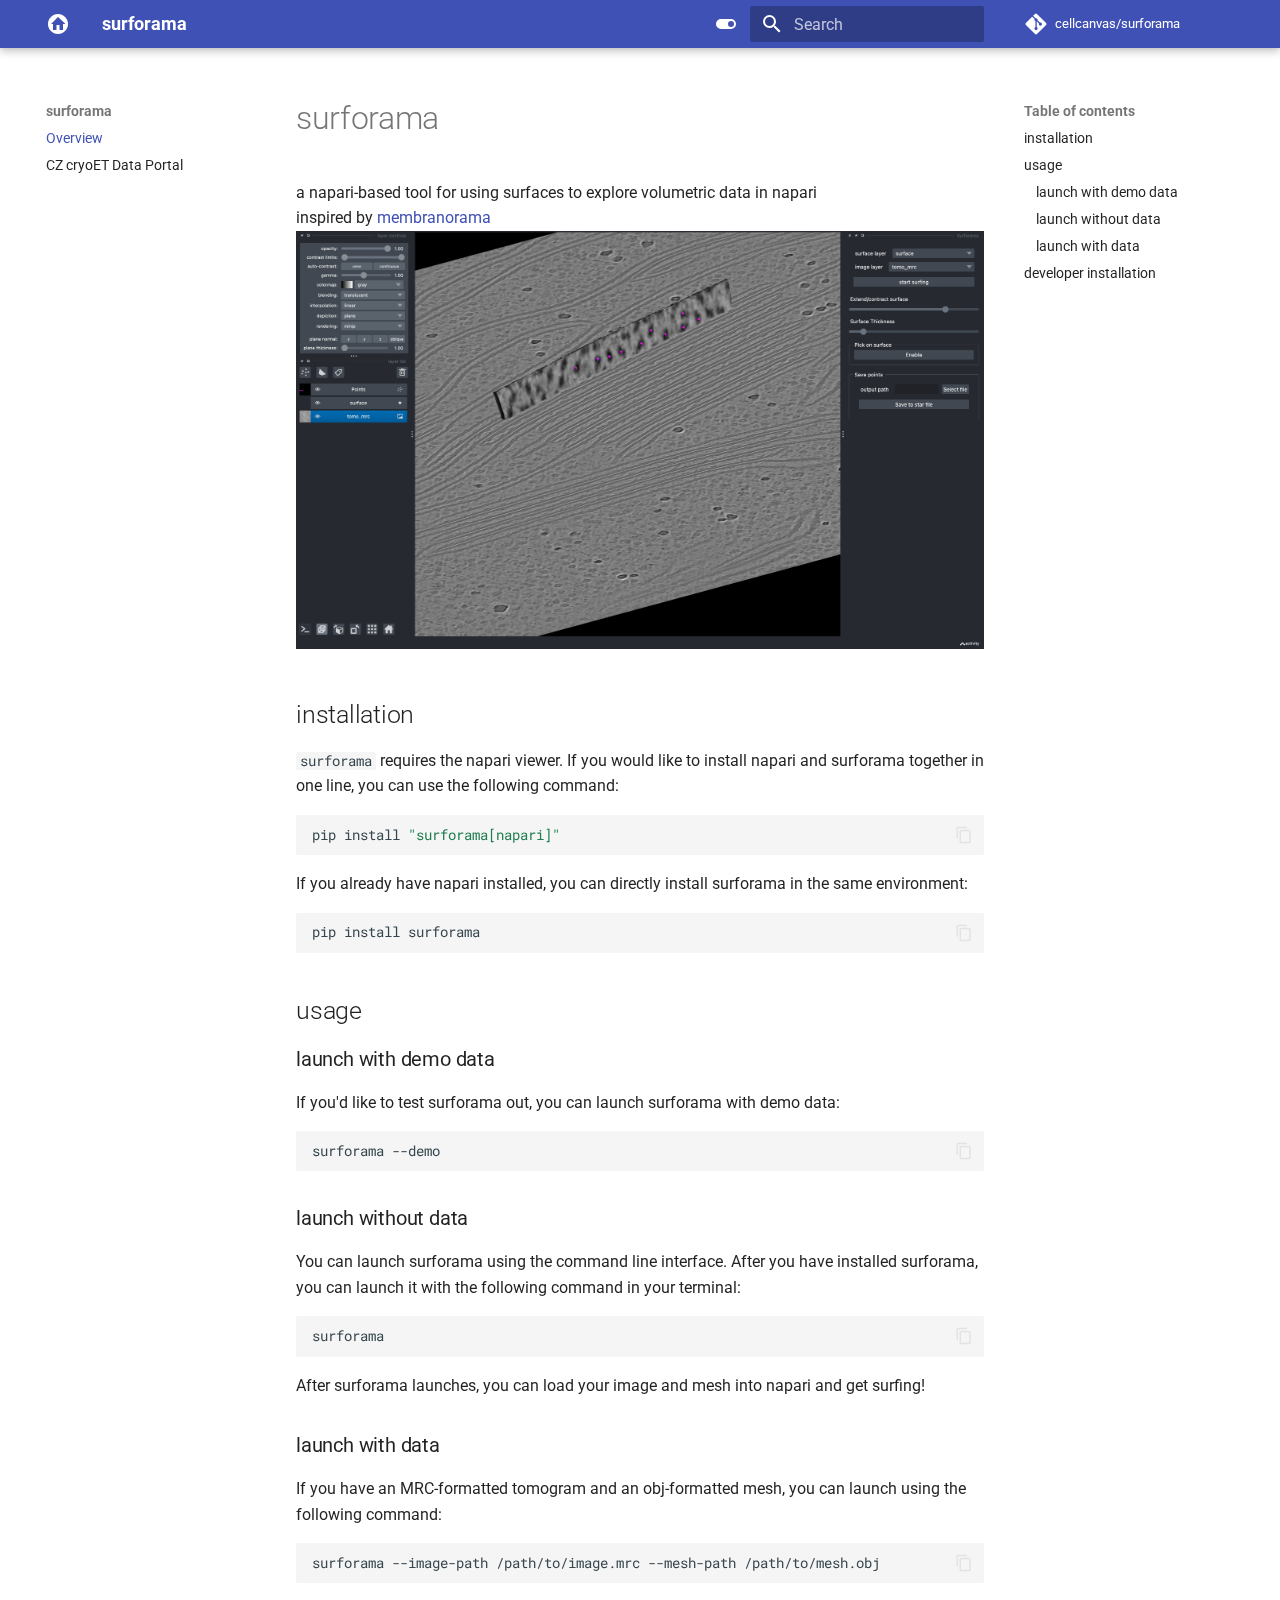
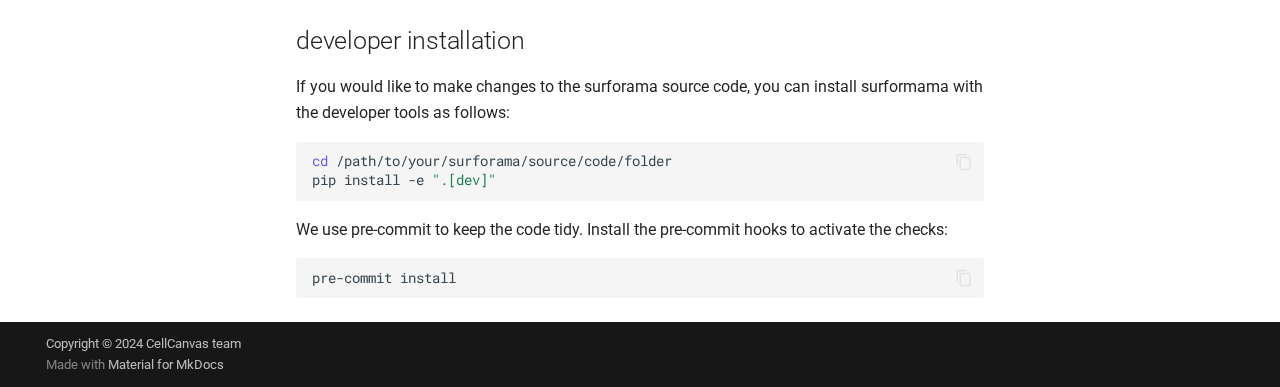
==== commit 1120b05f: "deploy: 8b7272261433c6ff378f016941a3a37967f96ca2" ====
--- a/index.html
+++ b/index.html
@@ -16,9 +16,11 @@
       
       
       
+        <link rel="next" href="surforama_for_data_portal/">
+      
       
       <link rel="icon" href="assets/images/favicon.png">
-      <meta name="generator" content="mkdocs-1.6.0, mkdocs-material-9.5.26">
+      <meta name="generator" content="mkdocs-1.6.1, mkdocs-material-9.5.34">
     
     
       
@@ -26,7 +28,7 @@
       
     
     
-      <link rel="stylesheet" href="assets/stylesheets/main.6543a935.min.css">
+      <link rel="stylesheet" href="assets/stylesheets/main.35f28582.min.css">
       
         
         <link rel="stylesheet" href="assets/stylesheets/palette.06af60db.min.css">
@@ -52,7 +54,7 @@
     
       <link rel="stylesheet" href="stylesheets/extra.css">
     
-    <script>__md_scope=new URL(".",location),__md_hash=e=>[...e].reduce((e,_)=>(e<<5)-e+_.charCodeAt(0),0),__md_get=(e,_=localStorage,t=__md_scope)=>JSON.parse(_.getItem(t.pathname+"."+e)),__md_set=(e,_,t=localStorage,a=__md_scope)=>{try{t.setItem(a.pathname+"."+e,JSON.stringify(_))}catch(e){}}</script>
+    <script>__md_scope=new URL(".",location),__md_hash=e=>[...e].reduce(((e,_)=>(e<<5)-e+_.charCodeAt(0)),0),__md_get=(e,_=localStorage,t=__md_scope)=>JSON.parse(_.getItem(t.pathname+"."+e)),__md_set=(e,_,t=localStorage,a=__md_scope)=>{try{t.setItem(a.pathname+"."+e,JSON.stringify(_))}catch(e){}}</script>
     
       
   
@@ -99,12 +101,12 @@
     <a href="." title="surforama" class="md-header__button md-logo" aria-label="surforama" data-md-component="logo">
       
   
-  <svg xmlns="http://www.w3.org/2000/svg" viewBox="0 0 24 24"><path d="M19.07 4.93C17.22 3 14.66 1.96 12 2c-2.66-.04-5.21 1-7.06 2.93C3 6.78 1.96 9.34 2 12c-.04 2.66 1 5.21 2.93 7.06C6.78 21 9.34 22.04 12 22c2.66.04 5.21-1 7.06-2.93C21 17.22 22.04 14.66 22 12c.04-2.66-1-5.22-2.93-7.07M17 12v6h-3.5v-5h-3v5H7v-6H5l7-7 7.5 7H17Z"/></svg>
+  <svg xmlns="http://www.w3.org/2000/svg" viewBox="0 0 24 24"><path d="M19.07 4.93C17.22 3 14.66 1.96 12 2c-2.66-.04-5.21 1-7.06 2.93C3 6.78 1.96 9.34 2 12c-.04 2.66 1 5.21 2.93 7.06C6.78 21 9.34 22.04 12 22c2.66.04 5.21-1 7.06-2.93C21 17.22 22.04 14.66 22 12c.04-2.66-1-5.22-2.93-7.07M17 12v6h-3.5v-5h-3v5H7v-6H5l7-7 7.5 7z"/></svg>
 
     </a>
     <label class="md-header__button md-icon" for="__drawer">
       
-      <svg xmlns="http://www.w3.org/2000/svg" viewBox="0 0 24 24"><path d="M3 6h18v2H3V6m0 5h18v2H3v-2m0 5h18v2H3v-2Z"/></svg>
+      <svg xmlns="http://www.w3.org/2000/svg" viewBox="0 0 24 24"><path d="M3 6h18v2H3zm0 5h18v2H3zm0 5h18v2H3z"/></svg>
     </label>
     <div class="md-header__title" data-md-component="header-title">
       <div class="md-header__ellipsis">
@@ -132,7 +134,7 @@
     <input class="md-option" data-md-color-media="" data-md-color-scheme="default" data-md-color-primary="indigo" data-md-color-accent="indigo"  aria-label="Switch to dark mode"  type="radio" name="__palette" id="__palette_0">
     
       <label class="md-header__button md-icon" title="Switch to dark mode" for="__palette_1" hidden>
-        <svg xmlns="http://www.w3.org/2000/svg" viewBox="0 0 24 24"><path d="M17 7H7a5 5 0 0 0-5 5 5 5 0 0 0 5 5h10a5 5 0 0 0 5-5 5 5 0 0 0-5-5m0 8a3 3 0 0 1-3-3 3 3 0 0 1 3-3 3 3 0 0 1 3 3 3 3 0 0 1-3 3Z"/></svg>
+        <svg xmlns="http://www.w3.org/2000/svg" viewBox="0 0 24 24"><path d="M17 7H7a5 5 0 0 0-5 5 5 5 0 0 0 5 5h10a5 5 0 0 0 5-5 5 5 0 0 0-5-5m0 8a3 3 0 0 1-3-3 3 3 0 0 1 3-3 3 3 0 0 1 3 3 3 3 0 0 1-3 3"/></svg>
       </label>
     
   
@@ -142,7 +144,7 @@
     <input class="md-option" data-md-color-media="" data-md-color-scheme="slate" data-md-color-primary="blue-grey" data-md-color-accent="blue-grey"  aria-label="Switch to light mode"  type="radio" name="__palette" id="__palette_1">
     
       <label class="md-header__button md-icon" title="Switch to light mode" for="__palette_0" hidden>
-        <svg xmlns="http://www.w3.org/2000/svg" viewBox="0 0 24 24"><path d="M17 6H7c-3.31 0-6 2.69-6 6s2.69 6 6 6h10c3.31 0 6-2.69 6-6s-2.69-6-6-6zm0 10H7c-2.21 0-4-1.79-4-4s1.79-4 4-4h10c2.21 0 4 1.79 4 4s-1.79 4-4 4zM7 9c-1.66 0-3 1.34-3 3s1.34 3 3 3 3-1.34 3-3-1.34-3-3-3z"/></svg>
+        <svg xmlns="http://www.w3.org/2000/svg" viewBox="0 0 24 24"><path d="M17 6H7c-3.31 0-6 2.69-6 6s2.69 6 6 6h10c3.31 0 6-2.69 6-6s-2.69-6-6-6m0 10H7c-2.21 0-4-1.79-4-4s1.79-4 4-4h10c2.21 0 4 1.79 4 4s-1.79 4-4 4M7 9c-1.66 0-3 1.34-3 3s1.34 3 3 3 3-1.34 3-3-1.34-3-3-3"/></svg>
       </label>
     
   
@@ -150,13 +152,13 @@
       
     
     
-      <script>var media,input,key,value,palette=__md_get("__palette");if(palette&&palette.color){"(prefers-color-scheme)"===palette.color.media&&(media=matchMedia("(prefers-color-scheme: light)"),input=document.querySelector(media.matches?"[data-md-color-media='(prefers-color-scheme: light)']":"[data-md-color-media='(prefers-color-scheme: dark)']"),palette.color.media=input.getAttribute("data-md-color-media"),palette.color.scheme=input.getAttribute("data-md-color-scheme"),palette.color.primary=input.getAttribute("data-md-color-primary"),palette.color.accent=input.getAttribute("data-md-color-accent"));for([key,value]of Object.entries(palette.color))document.body.setAttribute("data-md-color-"+key,value)}</script>
+      <script>var palette=__md_get("__palette");if(palette&&palette.color){if("(prefers-color-scheme)"===palette.color.media){var media=matchMedia("(prefers-color-scheme: light)"),input=document.querySelector(media.matches?"[data-md-color-media='(prefers-color-scheme: light)']":"[data-md-color-media='(prefers-color-scheme: dark)']");palette.color.media=input.getAttribute("data-md-color-media"),palette.color.scheme=input.getAttribute("data-md-color-scheme"),palette.color.primary=input.getAttribute("data-md-color-primary"),palette.color.accent=input.getAttribute("data-md-color-accent")}for(var[key,value]of Object.entries(palette.color))document.body.setAttribute("data-md-color-"+key,value)}</script>
     
     
     
       <label class="md-header__button md-icon" for="__search">
         
-        <svg xmlns="http://www.w3.org/2000/svg" viewBox="0 0 24 24"><path d="M9.5 3A6.5 6.5 0 0 1 16 9.5c0 1.61-.59 3.09-1.56 4.23l.27.27h.79l5 5-1.5 1.5-5-5v-.79l-.27-.27A6.516 6.516 0 0 1 9.5 16 6.5 6.5 0 0 1 3 9.5 6.5 6.5 0 0 1 9.5 3m0 2C7 5 5 7 5 9.5S7 14 9.5 14 14 12 14 9.5 12 5 9.5 5Z"/></svg>
+        <svg xmlns="http://www.w3.org/2000/svg" viewBox="0 0 24 24"><path d="M9.5 3A6.5 6.5 0 0 1 16 9.5c0 1.61-.59 3.09-1.56 4.23l.27.27h.79l5 5-1.5 1.5-5-5v-.79l-.27-.27A6.52 6.52 0 0 1 9.5 16 6.5 6.5 0 0 1 3 9.5 6.5 6.5 0 0 1 9.5 3m0 2C7 5 5 7 5 9.5S7 14 9.5 14 14 12 14 9.5 12 5 9.5 5"/></svg>
       </label>
       <div class="md-search" data-md-component="search" role="dialog">
   <label class="md-search__overlay" for="__search"></label>
@@ -165,15 +167,15 @@
       <input type="text" class="md-search__input" name="query" aria-label="Search" placeholder="Search" autocapitalize="off" autocorrect="off" autocomplete="off" spellcheck="false" data-md-component="search-query" required>
       <label class="md-search__icon md-icon" for="__search">
         
-        <svg xmlns="http://www.w3.org/2000/svg" viewBox="0 0 24 24"><path d="M9.5 3A6.5 6.5 0 0 1 16 9.5c0 1.61-.59 3.09-1.56 4.23l.27.27h.79l5 5-1.5 1.5-5-5v-.79l-.27-.27A6.516 6.516 0 0 1 9.5 16 6.5 6.5 0 0 1 3 9.5 6.5 6.5 0 0 1 9.5 3m0 2C7 5 5 7 5 9.5S7 14 9.5 14 14 12 14 9.5 12 5 9.5 5Z"/></svg>
-        
-        <svg xmlns="http://www.w3.org/2000/svg" viewBox="0 0 24 24"><path d="M20 11v2H8l5.5 5.5-1.42 1.42L4.16 12l7.92-7.92L13.5 5.5 8 11h12Z"/></svg>
+        <svg xmlns="http://www.w3.org/2000/svg" viewBox="0 0 24 24"><path d="M9.5 3A6.5 6.5 0 0 1 16 9.5c0 1.61-.59 3.09-1.56 4.23l.27.27h.79l5 5-1.5 1.5-5-5v-.79l-.27-.27A6.52 6.52 0 0 1 9.5 16 6.5 6.5 0 0 1 3 9.5 6.5 6.5 0 0 1 9.5 3m0 2C7 5 5 7 5 9.5S7 14 9.5 14 14 12 14 9.5 12 5 9.5 5"/></svg>
+        
+        <svg xmlns="http://www.w3.org/2000/svg" viewBox="0 0 24 24"><path d="M20 11v2H8l5.5 5.5-1.42 1.42L4.16 12l7.92-7.92L13.5 5.5 8 11z"/></svg>
       </label>
       <nav class="md-search__options" aria-label="Search">
         
         <button type="reset" class="md-search__icon md-icon" title="Clear" aria-label="Clear" tabindex="-1">
           
-          <svg xmlns="http://www.w3.org/2000/svg" viewBox="0 0 24 24"><path d="M19 6.41 17.59 5 12 10.59 6.41 5 5 6.41 10.59 12 5 17.59 6.41 19 12 13.41 17.59 19 19 17.59 13.41 12 19 6.41Z"/></svg>
+          <svg xmlns="http://www.w3.org/2000/svg" viewBox="0 0 24 24"><path d="M19 6.41 17.59 5 12 10.59 6.41 5 5 6.41 10.59 12 5 17.59 6.41 19 12 13.41 17.59 19 19 17.59 13.41 12z"/></svg>
         </button>
       </nav>
       
@@ -198,7 +200,7 @@
         <a href="https://github.com/cellcanvas/surforama" title="Go to repository" class="md-source" data-md-component="source">
   <div class="md-source__icon md-icon">
     
-    <svg xmlns="http://www.w3.org/2000/svg" viewBox="0 0 448 512"><!--! Font Awesome Free 6.5.2 by @fontawesome - https://fontawesome.com License - https://fontawesome.com/license/free (Icons: CC BY 4.0, Fonts: SIL OFL 1.1, Code: MIT License) Copyright 2024 Fonticons, Inc.--><path d="M439.55 236.05 244 40.45a28.87 28.87 0 0 0-40.81 0l-40.66 40.63 51.52 51.52c27.06-9.14 52.68 16.77 43.39 43.68l49.66 49.66c34.23-11.8 61.18 31 35.47 56.69-26.49 26.49-70.21-2.87-56-37.34L240.22 199v121.85c25.3 12.54 22.26 41.85 9.08 55a34.34 34.34 0 0 1-48.55 0c-17.57-17.6-11.07-46.91 11.25-56v-123c-20.8-8.51-24.6-30.74-18.64-45L142.57 101 8.45 235.14a28.86 28.86 0 0 0 0 40.81l195.61 195.6a28.86 28.86 0 0 0 40.8 0l194.69-194.69a28.86 28.86 0 0 0 0-40.81z"/></svg>
+    <svg xmlns="http://www.w3.org/2000/svg" viewBox="0 0 448 512"><!--! Font Awesome Free 6.6.0 by @fontawesome - https://fontawesome.com License - https://fontawesome.com/license/free (Icons: CC BY 4.0, Fonts: SIL OFL 1.1, Code: MIT License) Copyright 2024 Fonticons, Inc.--><path d="M439.55 236.05 244 40.45a28.87 28.87 0 0 0-40.81 0l-40.66 40.63 51.52 51.52c27.06-9.14 52.68 16.77 43.39 43.68l49.66 49.66c34.23-11.8 61.18 31 35.47 56.69-26.49 26.49-70.21-2.87-56-37.34L240.22 199v121.85c25.3 12.54 22.26 41.85 9.08 55a34.34 34.34 0 0 1-48.55 0c-17.57-17.6-11.07-46.91 11.25-56v-123c-20.8-8.51-24.6-30.74-18.64-45L142.57 101 8.45 235.14a28.86 28.86 0 0 0 0 40.81l195.61 195.6a28.86 28.86 0 0 0 40.8 0l194.69-194.69a28.86 28.86 0 0 0 0-40.81"/></svg>
   </div>
   <div class="md-source__repository">
     cellcanvas/surforama
@@ -234,7 +236,7 @@
     <a href="." title="surforama" class="md-nav__button md-logo" aria-label="surforama" data-md-component="logo">
       
   
-  <svg xmlns="http://www.w3.org/2000/svg" viewBox="0 0 24 24"><path d="M19.07 4.93C17.22 3 14.66 1.96 12 2c-2.66-.04-5.21 1-7.06 2.93C3 6.78 1.96 9.34 2 12c-.04 2.66 1 5.21 2.93 7.06C6.78 21 9.34 22.04 12 22c2.66.04 5.21-1 7.06-2.93C21 17.22 22.04 14.66 22 12c.04-2.66-1-5.22-2.93-7.07M17 12v6h-3.5v-5h-3v5H7v-6H5l7-7 7.5 7H17Z"/></svg>
+  <svg xmlns="http://www.w3.org/2000/svg" viewBox="0 0 24 24"><path d="M19.07 4.93C17.22 3 14.66 1.96 12 2c-2.66-.04-5.21 1-7.06 2.93C3 6.78 1.96 9.34 2 12c-.04 2.66 1 5.21 2.93 7.06C6.78 21 9.34 22.04 12 22c2.66.04 5.21-1 7.06-2.93C21 17.22 22.04 14.66 22 12c.04-2.66-1-5.22-2.93-7.07M17 12v6h-3.5v-5h-3v5H7v-6H5l7-7 7.5 7z"/></svg>
 
     </a>
     surforama
@@ -244,7 +246,7 @@
       <a href="https://github.com/cellcanvas/surforama" title="Go to repository" class="md-source" data-md-component="source">
   <div class="md-source__icon md-icon">
     
-    <svg xmlns="http://www.w3.org/2000/svg" viewBox="0 0 448 512"><!--! Font Awesome Free 6.5.2 by @fontawesome - https://fontawesome.com License - https://fontawesome.com/license/free (Icons: CC BY 4.0, Fonts: SIL OFL 1.1, Code: MIT License) Copyright 2024 Fonticons, Inc.--><path d="M439.55 236.05 244 40.45a28.87 28.87 0 0 0-40.81 0l-40.66 40.63 51.52 51.52c27.06-9.14 52.68 16.77 43.39 43.68l49.66 49.66c34.23-11.8 61.18 31 35.47 56.69-26.49 26.49-70.21-2.87-56-37.34L240.22 199v121.85c25.3 12.54 22.26 41.85 9.08 55a34.34 34.34 0 0 1-48.55 0c-17.57-17.6-11.07-46.91 11.25-56v-123c-20.8-8.51-24.6-30.74-18.64-45L142.57 101 8.45 235.14a28.86 28.86 0 0 0 0 40.81l195.61 195.6a28.86 28.86 0 0 0 40.8 0l194.69-194.69a28.86 28.86 0 0 0 0-40.81z"/></svg>
+    <svg xmlns="http://www.w3.org/2000/svg" viewBox="0 0 448 512"><!--! Font Awesome Free 6.6.0 by @fontawesome - https://fontawesome.com License - https://fontawesome.com/license/free (Icons: CC BY 4.0, Fonts: SIL OFL 1.1, Code: MIT License) Copyright 2024 Fonticons, Inc.--><path d="M439.55 236.05 244 40.45a28.87 28.87 0 0 0-40.81 0l-40.66 40.63 51.52 51.52c27.06-9.14 52.68 16.77 43.39 43.68l49.66 49.66c34.23-11.8 61.18 31 35.47 56.69-26.49 26.49-70.21-2.87-56-37.34L240.22 199v121.85c25.3 12.54 22.26 41.85 9.08 55a34.34 34.34 0 0 1-48.55 0c-17.57-17.6-11.07-46.91 11.25-56v-123c-20.8-8.51-24.6-30.74-18.64-45L142.57 101 8.45 235.14a28.86 28.86 0 0 0 0 40.81l195.61 195.6a28.86 28.86 0 0 0 40.8 0l194.69-194.69a28.86 28.86 0 0 0 0-40.81"/></svg>
   </div>
   <div class="md-source__repository">
     cellcanvas/surforama
@@ -370,6 +372,26 @@
   
 </nav>
       
+    </li>
+  
+
+    
+      
+      
+  
+  
+  
+  
+    <li class="md-nav__item">
+      <a href="surforama_for_data_portal/" class="md-nav__link">
+        
+  
+  <span class="md-ellipsis">
+    CZ cryoET Data Portal
+  </span>
+  
+
+      </a>
     </li>
   
 
@@ -533,11 +555,11 @@
         <div class="md-feedback__list">
           
             <button class="md-feedback__icon md-icon" type="submit" title="This page was helpful" data-md-value="1">
-              <svg xmlns="http://www.w3.org/2000/svg" viewBox="0 0 24 24"><path d="M20 12a8 8 0 0 0-8-8 8 8 0 0 0-8 8 8 8 0 0 0 8 8 8 8 0 0 0 8-8m2 0a10 10 0 0 1-10 10A10 10 0 0 1 2 12 10 10 0 0 1 12 2a10 10 0 0 1 10 10M10 9.5c0 .8-.7 1.5-1.5 1.5S7 10.3 7 9.5 7.7 8 8.5 8s1.5.7 1.5 1.5m7 0c0 .8-.7 1.5-1.5 1.5S14 10.3 14 9.5 14.7 8 15.5 8s1.5.7 1.5 1.5m-5 7.73c-1.75 0-3.29-.73-4.19-1.81L9.23 14c.45.72 1.52 1.23 2.77 1.23s2.32-.51 2.77-1.23l1.42 1.42c-.9 1.08-2.44 1.81-4.19 1.81Z"/></svg>
+              <svg xmlns="http://www.w3.org/2000/svg" viewBox="0 0 24 24"><path d="M20 12a8 8 0 0 0-8-8 8 8 0 0 0-8 8 8 8 0 0 0 8 8 8 8 0 0 0 8-8m2 0a10 10 0 0 1-10 10A10 10 0 0 1 2 12 10 10 0 0 1 12 2a10 10 0 0 1 10 10M10 9.5c0 .8-.7 1.5-1.5 1.5S7 10.3 7 9.5 7.7 8 8.5 8s1.5.7 1.5 1.5m7 0c0 .8-.7 1.5-1.5 1.5S14 10.3 14 9.5 14.7 8 15.5 8s1.5.7 1.5 1.5m-5 7.73c-1.75 0-3.29-.73-4.19-1.81L9.23 14c.45.72 1.52 1.23 2.77 1.23s2.32-.51 2.77-1.23l1.42 1.42c-.9 1.08-2.44 1.81-4.19 1.81"/></svg>
             </button>
           
             <button class="md-feedback__icon md-icon" type="submit" title="This page could be improved" data-md-value="0">
-              <svg xmlns="http://www.w3.org/2000/svg" viewBox="0 0 24 24"><path d="M20 12a8 8 0 0 0-8-8 8 8 0 0 0-8 8 8 8 0 0 0 8 8 8 8 0 0 0 8-8m2 0a10 10 0 0 1-10 10A10 10 0 0 1 2 12 10 10 0 0 1 12 2a10 10 0 0 1 10 10m-6.5-4c.8 0 1.5.7 1.5 1.5s-.7 1.5-1.5 1.5-1.5-.7-1.5-1.5.7-1.5 1.5-1.5M10 9.5c0 .8-.7 1.5-1.5 1.5S7 10.3 7 9.5 7.7 8 8.5 8s1.5.7 1.5 1.5m2 4.5c1.75 0 3.29.72 4.19 1.81l-1.42 1.42C14.32 16.5 13.25 16 12 16s-2.32.5-2.77 1.23l-1.42-1.42C8.71 14.72 10.25 14 12 14Z"/></svg>
+              <svg xmlns="http://www.w3.org/2000/svg" viewBox="0 0 24 24"><path d="M20 12a8 8 0 0 0-8-8 8 8 0 0 0-8 8 8 8 0 0 0 8 8 8 8 0 0 0 8-8m2 0a10 10 0 0 1-10 10A10 10 0 0 1 2 12 10 10 0 0 1 12 2a10 10 0 0 1 10 10m-6.5-4c.8 0 1.5.7 1.5 1.5s-.7 1.5-1.5 1.5-1.5-.7-1.5-1.5.7-1.5 1.5-1.5M10 9.5c0 .8-.7 1.5-1.5 1.5S7 10.3 7 9.5 7.7 8 8.5 8s1.5.7 1.5 1.5m2 4.5c1.75 0 3.29.72 4.19 1.81l-1.42 1.42C14.32 16.5 13.25 16 12 16s-2.32.5-2.77 1.23l-1.42-1.42C8.71 14.72 10.25 14 12 14"/></svg>
             </button>
           
         </div>
@@ -570,7 +592,7 @@
             </div>
           
           
-  <script>var tabs=__md_get("__tabs");if(Array.isArray(tabs))e:for(var set of document.querySelectorAll(".tabbed-set")){var tab,labels=set.querySelector(".tabbed-labels");for(tab of tabs)for(var label of labels.getElementsByTagName("label"))if(label.innerText.trim()===tab){var input=document.getElementById(label.htmlFor);input.checked=!0;continue e}}</script>
+  <script>var tabs=__md_get("__tabs");if(Array.isArray(tabs))e:for(var set of document.querySelectorAll(".tabbed-set")){var labels=set.querySelector(".tabbed-labels");for(var tab of tabs)for(var label of labels.getElementsByTagName("label"))if(label.innerText.trim()===tab){var input=document.getElementById(label.htmlFor);input.checked=!0;continue e}}</script>
 
 <script>var target=document.getElementById(location.hash.slice(1));target&&target.name&&(target.checked=target.name.startsWith("__tabbed_"))</script>
         </div>
@@ -605,10 +627,10 @@
     </div>
     
     
-    <script id="__config" type="application/json">{"base": ".", "features": ["search.highlight", "search.suggest", "content.tabs.link", "content.code.copy"], "search": "assets/javascripts/workers/search.b8dbb3d2.min.js", "translations": {"clipboard.copied": "Copied to clipboard", "clipboard.copy": "Copy to clipboard", "search.result.more.one": "1 more on this page", "search.result.more.other": "# more on this page", "search.result.none": "No matching documents", "search.result.one": "1 matching document", "search.result.other": "# matching documents", "search.result.placeholder": "Type to start searching", "search.result.term.missing": "Missing", "select.version": "Select version"}}</script>
-    
-    
-      <script src="assets/javascripts/bundle.ad660dcc.min.js"></script>
+    <script id="__config" type="application/json">{"base": ".", "features": ["search.highlight", "search.suggest", "content.tabs.link", "content.code.copy"], "search": "assets/javascripts/workers/search.07f07601.min.js", "translations": {"clipboard.copied": "Copied to clipboard", "clipboard.copy": "Copy to clipboard", "search.result.more.one": "1 more on this page", "search.result.more.other": "# more on this page", "search.result.none": "No matching documents", "search.result.one": "1 matching document", "search.result.other": "# matching documents", "search.result.placeholder": "Type to start searching", "search.result.term.missing": "Missing", "select.version": "Select version"}}</script>
+    
+    
+      <script src="assets/javascripts/bundle.56dfad97.min.js"></script>
       
     
   </body>
--- a/assets/stylesheets/main.35f28582.min.css
+++ b/assets/stylesheets/main.35f28582.min.css
@@ -0,0 +1 @@
+@charset "UTF-8";html{-webkit-text-size-adjust:none;-moz-text-size-adjust:none;text-size-adjust:none;box-sizing:border-box}*,:after,:before{box-sizing:inherit}@media (prefers-reduced-motion){*,:after,:before{transition:none!important}}body{margin:0}a,button,input,label{-webkit-tap-highlight-color:transparent}a{color:inherit;text-decoration:none}hr{border:0;box-sizing:initial;display:block;height:.05rem;overflow:visible;padding:0}small{font-size:80%}sub,sup{line-height:1em}img{border-style:none}table{border-collapse:initial;border-spacing:0}td,th{font-weight:400;vertical-align:top}button{background:#0000;border:0;font-family:inherit;font-size:inherit;margin:0;padding:0}input{border:0;outline:none}:root{--md-primary-fg-color:#4051b5;--md-primary-fg-color--light:#5d6cc0;--md-primary-fg-color--dark:#303fa1;--md-primary-bg-color:#fff;--md-primary-bg-color--light:#ffffffb3;--md-accent-fg-color:#526cfe;--md-accent-fg-color--transparent:#526cfe1a;--md-accent-bg-color:#fff;--md-accent-bg-color--light:#ffffffb3}[data-md-color-scheme=default]{color-scheme:light}[data-md-color-scheme=default] img[src$="#gh-dark-mode-only"],[data-md-color-scheme=default] img[src$="#only-dark"]{display:none}:root,[data-md-color-scheme=default]{--md-hue:225deg;--md-default-fg-color:#000000de;--md-default-fg-color--light:#0000008a;--md-default-fg-color--lighter:#00000052;--md-default-fg-color--lightest:#00000012;--md-default-bg-color:#fff;--md-default-bg-color--light:#ffffffb3;--md-default-bg-color--lighter:#ffffff4d;--md-default-bg-color--lightest:#ffffff1f;--md-code-fg-color:#36464e;--md-code-bg-color:#f5f5f5;--md-code-hl-color:#4287ff;--md-code-hl-color--light:#4287ff1a;--md-code-hl-number-color:#d52a2a;--md-code-hl-special-color:#db1457;--md-code-hl-function-color:#a846b9;--md-code-hl-constant-color:#6e59d9;--md-code-hl-keyword-color:#3f6ec6;--md-code-hl-string-color:#1c7d4d;--md-code-hl-name-color:var(--md-code-fg-color);--md-code-hl-operator-color:var(--md-default-fg-color--light);--md-code-hl-punctuation-color:var(--md-default-fg-color--light);--md-code-hl-comment-color:var(--md-default-fg-color--light);--md-code-hl-generic-color:var(--md-default-fg-color--light);--md-code-hl-variable-color:var(--md-default-fg-color--light);--md-typeset-color:var(--md-default-fg-color);--md-typeset-a-color:var(--md-primary-fg-color);--md-typeset-del-color:#f5503d26;--md-typeset-ins-color:#0bd57026;--md-typeset-kbd-color:#fafafa;--md-typeset-kbd-accent-color:#fff;--md-typeset-kbd-border-color:#b8b8b8;--md-typeset-mark-color:#ffff0080;--md-typeset-table-color:#0000001f;--md-typeset-table-color--light:rgba(0,0,0,.035);--md-admonition-fg-color:var(--md-default-fg-color);--md-admonition-bg-color:var(--md-default-bg-color);--md-warning-fg-color:#000000de;--md-warning-bg-color:#ff9;--md-footer-fg-color:#fff;--md-footer-fg-color--light:#ffffffb3;--md-footer-fg-color--lighter:#ffffff73;--md-footer-bg-color:#000000de;--md-footer-bg-color--dark:#00000052;--md-shadow-z1:0 0.2rem 0.5rem #0000000d,0 0 0.05rem #0000001a;--md-shadow-z2:0 0.2rem 0.5rem #0000001a,0 0 0.05rem #00000040;--md-shadow-z3:0 0.2rem 0.5rem #0003,0 0 0.05rem #00000059}.md-icon svg{fill:currentcolor;display:block;height:1.2rem;width:1.2rem}body{-webkit-font-smoothing:antialiased;-moz-osx-font-smoothing:grayscale;--md-text-font-family:var(--md-text-font,_),-apple-system,BlinkMacSystemFont,Helvetica,Arial,sans-serif;--md-code-font-family:var(--md-code-font,_),SFMono-Regular,Consolas,Menlo,monospace}aside,body,input{font-feature-settings:"kern","liga";color:var(--md-typeset-color);font-family:var(--md-text-font-family)}code,kbd,pre{font-feature-settings:"kern";font-family:var(--md-code-font-family)}:root{--md-typeset-table-sort-icon:url('data:image/svg+xml;charset=utf-8,<svg xmlns="http://www.w3.org/2000/svg" viewBox="0 0 24 24"><path d="m18 21-4-4h3V7h-3l4-4 4 4h-3v10h3M2 19v-2h10v2M2 13v-2h7v2M2 7V5h4v2z"/></svg>');--md-typeset-table-sort-icon--asc:url('data:image/svg+xml;charset=utf-8,<svg xmlns="http://www.w3.org/2000/svg" viewBox="0 0 24 24"><path d="M19 17h3l-4 4-4-4h3V3h2M2 17h10v2H2M6 5v2H2V5m0 6h7v2H2z"/></svg>');--md-typeset-table-sort-icon--desc:url('data:image/svg+xml;charset=utf-8,<svg xmlns="http://www.w3.org/2000/svg" viewBox="0 0 24 24"><path d="M19 7h3l-4-4-4 4h3v14h2M2 17h10v2H2M6 5v2H2V5m0 6h7v2H2z"/></svg>')}.md-typeset{-webkit-print-color-adjust:exact;color-adjust:exact;font-size:.8rem;line-height:1.6}@media print{.md-typeset{font-size:.68rem}}.md-typeset blockquote,.md-typeset dl,.md-typeset figure,.md-typeset ol,.md-typeset pre,.md-typeset ul{margin-bottom:1em;margin-top:1em}.md-typeset h1{color:var(--md-default-fg-color--light);font-size:2em;line-height:1.3;margin:0 0 1.25em}.md-typeset h1,.md-typeset h2{font-weight:300;letter-spacing:-.01em}.md-typeset h2{font-size:1.5625em;line-height:1.4;margin:1.6em 0 .64em}.md-typeset h3{font-size:1.25em;font-weight:400;letter-spacing:-.01em;line-height:1.5;margin:1.6em 0 .8em}.md-typeset h2+h3{margin-top:.8em}.md-typeset h4{font-weight:700;letter-spacing:-.01em;margin:1em 0}.md-typeset h5,.md-typeset h6{color:var(--md-default-fg-color--light);font-size:.8em;font-weight:700;letter-spacing:-.01em;margin:1.25em 0}.md-typeset h5{text-transform:uppercase}.md-typeset hr{border-bottom:.05rem solid var(--md-default-fg-color--lightest);display:flow-root;margin:1.5em 0}.md-typeset a{color:var(--md-typeset-a-color);word-break:break-word}.md-typeset a,.md-typeset a:before{transition:color 125ms}.md-typeset a:focus,.md-typeset a:hover{color:var(--md-accent-fg-color)}.md-typeset a:focus code,.md-typeset a:hover code{background-color:var(--md-accent-fg-color--transparent)}.md-typeset a code{color:currentcolor;transition:background-color 125ms}.md-typeset a.focus-visible{outline-color:var(--md-accent-fg-color);outline-offset:.2rem}.md-typeset code,.md-typeset kbd,.md-typeset pre{color:var(--md-code-fg-color);direction:ltr;font-variant-ligatures:none}@media print{.md-typeset code,.md-typeset kbd,.md-typeset pre{white-space:pre-wrap}}.md-typeset code{background-color:var(--md-code-bg-color);border-radius:.1rem;-webkit-box-decoration-break:clone;box-decoration-break:clone;font-size:.85em;padding:0 .2941176471em;word-break:break-word}.md-typeset code:not(.focus-visible){-webkit-tap-highlight-color:transparent;outline:none}.md-typeset pre{display:flow-root;line-height:1.4;position:relative}.md-typeset pre>code{-webkit-box-decoration-break:slice;box-decoration-break:slice;box-shadow:none;display:block;margin:0;outline-color:var(--md-accent-fg-color);overflow:auto;padding:.7720588235em 1.1764705882em;scrollbar-color:var(--md-default-fg-color--lighter) #0000;scrollbar-width:thin;touch-action:auto;word-break:normal}.md-typeset pre>code:hover{scrollbar-color:var(--md-accent-fg-color) #0000}.md-typeset pre>code::-webkit-scrollbar{height:.2rem;width:.2rem}.md-typeset pre>code::-webkit-scrollbar-thumb{background-color:var(--md-default-fg-color--lighter)}.md-typeset pre>code::-webkit-scrollbar-thumb:hover{background-color:var(--md-accent-fg-color)}.md-typeset kbd{background-color:var(--md-typeset-kbd-color);border-radius:.1rem;box-shadow:0 .1rem 0 .05rem var(--md-typeset-kbd-border-color),0 .1rem 0 var(--md-typeset-kbd-border-color),0 -.1rem .2rem var(--md-typeset-kbd-accent-color) inset;color:var(--md-default-fg-color);display:inline-block;font-size:.75em;padding:0 .6666666667em;vertical-align:text-top;word-break:break-word}.md-typeset mark{background-color:var(--md-typeset-mark-color);-webkit-box-decoration-break:clone;box-decoration-break:clone;color:inherit;word-break:break-word}.md-typeset abbr{border-bottom:.05rem dotted var(--md-default-fg-color--light);cursor:help;text-decoration:none}.md-typeset small{opacity:.75}[dir=ltr] .md-typeset sub,[dir=ltr] .md-typeset sup{margin-left:.078125em}[dir=rtl] .md-typeset sub,[dir=rtl] .md-typeset sup{margin-right:.078125em}[dir=ltr] .md-typeset blockquote{padding-left:.6rem}[dir=rtl] .md-typeset blockquote{padding-right:.6rem}[dir=ltr] .md-typeset blockquote{border-left:.2rem solid var(--md-default-fg-color--lighter)}[dir=rtl] .md-typeset blockquote{border-right:.2rem solid var(--md-default-fg-color--lighter)}.md-typeset blockquote{color:var(--md-default-fg-color--light);margin-left:0;margin-right:0}.md-typeset ul{list-style-type:disc}[dir=ltr] .md-typeset ol,[dir=ltr] .md-typeset ul{margin-left:.625em}[dir=rtl] .md-typeset ol,[dir=rtl] .md-typeset ul{margin-right:.625em}.md-typeset ol,.md-typeset ul{padding:0}.md-typeset ol:not([hidden]),.md-typeset ul:not([hidden]){display:flow-root}.md-typeset ol ol,.md-typeset ul ol{list-style-type:lower-alpha}.md-typeset ol ol ol,.md-typeset ul ol ol{list-style-type:lower-roman}[dir=ltr] .md-typeset ol li,[dir=ltr] .md-typeset ul li{margin-left:1.25em}[dir=rtl] .md-typeset ol li,[dir=rtl] .md-typeset ul li{margin-right:1.25em}.md-typeset ol li,.md-typeset ul li{margin-bottom:.5em}.md-typeset ol li blockquote,.md-typeset ol li p,.md-typeset ul li blockquote,.md-typeset ul li p{margin:.5em 0}.md-typeset ol li:last-child,.md-typeset ul li:last-child{margin-bottom:0}[dir=ltr] .md-typeset ol li ol,[dir=ltr] .md-typeset ol li ul,[dir=ltr] .md-typeset ul li ol,[dir=ltr] .md-typeset ul li ul{margin-left:.625em}[dir=rtl] .md-typeset ol li ol,[dir=rtl] .md-typeset ol li ul,[dir=rtl] .md-typeset ul li ol,[dir=rtl] .md-typeset ul li ul{margin-right:.625em}.md-typeset ol li ol,.md-typeset ol li ul,.md-typeset ul li ol,.md-typeset ul li ul{margin-bottom:.5em;margin-top:.5em}[dir=ltr] .md-typeset dd{margin-left:1.875em}[dir=rtl] .md-typeset dd{margin-right:1.875em}.md-typeset dd{margin-bottom:1.5em;margin-top:1em}.md-typeset img,.md-typeset svg,.md-typeset video{height:auto;max-width:100%}.md-typeset img[align=left]{margin:1em 1em 1em 0}.md-typeset img[align=right]{margin:1em 0 1em 1em}.md-typeset img[align]:only-child{margin-top:0}.md-typeset figure{display:flow-root;margin:1em auto;max-width:100%;text-align:center;width:-moz-fit-content;width:fit-content}.md-typeset figure img{display:block;margin:0 auto}.md-typeset figcaption{font-style:italic;margin:1em auto;max-width:24rem}.md-typeset iframe{max-width:100%}.md-typeset table:not([class]){background-color:var(--md-default-bg-color);border:.05rem solid var(--md-typeset-table-color);border-radius:.1rem;display:inline-block;font-size:.64rem;max-width:100%;overflow:auto;touch-action:auto}@media print{.md-typeset table:not([class]){display:table}}.md-typeset table:not([class])+*{margin-top:1.5em}.md-typeset table:not([class]) td>:first-child,.md-typeset table:not([class]) th>:first-child{margin-top:0}.md-typeset table:not([class]) td>:last-child,.md-typeset table:not([class]) th>:last-child{margin-bottom:0}.md-typeset table:not([class]) td:not([align]),.md-typeset table:not([class]) th:not([align]){text-align:left}[dir=rtl] .md-typeset table:not([class]) td:not([align]),[dir=rtl] .md-typeset table:not([class]) th:not([align]){text-align:right}.md-typeset table:not([class]) th{font-weight:700;min-width:5rem;padding:.9375em 1.25em;vertical-align:top}.md-typeset table:not([class]) td{border-top:.05rem solid var(--md-typeset-table-color);padding:.9375em 1.25em;vertical-align:top}.md-typeset table:not([class]) tbody tr{transition:background-color 125ms}.md-typeset table:not([class]) tbody tr:hover{background-color:var(--md-typeset-table-color--light);box-shadow:0 .05rem 0 var(--md-default-bg-color) inset}.md-typeset table:not([class]) a{word-break:normal}.md-typeset table th[role=columnheader]{cursor:pointer}[dir=ltr] .md-typeset table th[role=columnheader]:after{margin-left:.5em}[dir=rtl] .md-typeset table th[role=columnheader]:after{margin-right:.5em}.md-typeset table th[role=columnheader]:after{content:"";display:inline-block;height:1.2em;-webkit-mask-image:var(--md-typeset-table-sort-icon);mask-image:var(--md-typeset-table-sort-icon);-webkit-mask-repeat:no-repeat;mask-repeat:no-repeat;-webkit-mask-size:contain;mask-size:contain;transition:background-color 125ms;vertical-align:text-bottom;width:1.2em}.md-typeset table th[role=columnheader]:hover:after{background-color:var(--md-default-fg-color--lighter)}.md-typeset table th[role=columnheader][aria-sort=ascending]:after{background-color:var(--md-default-fg-color--light);-webkit-mask-image:var(--md-typeset-table-sort-icon--asc);mask-image:var(--md-typeset-table-sort-icon--asc)}.md-typeset table th[role=columnheader][aria-sort=descending]:after{background-color:var(--md-default-fg-color--light);-webkit-mask-image:var(--md-typeset-table-sort-icon--desc);mask-image:var(--md-typeset-table-sort-icon--desc)}.md-typeset__scrollwrap{margin:1em -.8rem;overflow-x:auto;touch-action:auto}.md-typeset__table{display:inline-block;margin-bottom:.5em;padding:0 .8rem}@media print{.md-typeset__table{display:block}}html .md-typeset__table table{display:table;margin:0;overflow:hidden;width:100%}@media screen and (max-width:44.984375em){.md-content__inner>pre{margin:1em -.8rem}.md-content__inner>pre code{border-radius:0}}.md-typeset .md-author{border-radius:100%;display:block;flex-shrink:0;height:1.6rem;overflow:hidden;position:relative;transition:color 125ms,transform 125ms;width:1.6rem}.md-typeset .md-author img{display:block}.md-typeset .md-author--more{background:var(--md-default-fg-color--lightest);color:var(--md-default-fg-color--lighter);font-size:.6rem;font-weight:700;line-height:1.6rem;text-align:center}.md-typeset .md-author--long{height:2.4rem;width:2.4rem}.md-typeset a.md-author{transform:scale(1)}.md-typeset a.md-author img{border-radius:100%;filter:grayscale(100%) opacity(75%);transition:filter 125ms}.md-typeset a.md-author:focus,.md-typeset a.md-author:hover{transform:scale(1.1);z-index:1}.md-typeset a.md-author:focus img,.md-typeset a.md-author:hover img{filter:grayscale(0)}.md-banner{background-color:var(--md-footer-bg-color);color:var(--md-footer-fg-color);overflow:auto}@media print{.md-banner{display:none}}.md-banner--warning{background-color:var(--md-warning-bg-color);color:var(--md-warning-fg-color)}.md-banner__inner{font-size:.7rem;margin:.6rem auto;padding:0 .8rem}[dir=ltr] .md-banner__button{float:right}[dir=rtl] .md-banner__button{float:left}.md-banner__button{color:inherit;cursor:pointer;transition:opacity .25s}.no-js .md-banner__button{display:none}.md-banner__button:hover{opacity:.7}html{font-size:125%;height:100%;overflow-x:hidden}@media screen and (min-width:100em){html{font-size:137.5%}}@media screen and (min-width:125em){html{font-size:150%}}body{background-color:var(--md-default-bg-color);display:flex;flex-direction:column;font-size:.5rem;min-height:100%;position:relative;width:100%}@media print{body{display:block}}@media screen and (max-width:59.984375em){body[data-md-scrolllock]{position:fixed}}.md-grid{margin-left:auto;margin-right:auto;max-width:61rem}.md-container{display:flex;flex-direction:column;flex-grow:1}@media print{.md-container{display:block}}.md-main{flex-grow:1}.md-main__inner{display:flex;height:100%;margin-top:1.5rem}.md-ellipsis{overflow:hidden;text-overflow:ellipsis}.md-toggle{display:none}.md-option{height:0;opacity:0;position:absolute;width:0}.md-option:checked+label:not([hidden]){display:block}.md-option.focus-visible+label{outline-color:var(--md-accent-fg-color);outline-style:auto}.md-skip{background-color:var(--md-default-fg-color);border-radius:.1rem;color:var(--md-default-bg-color);font-size:.64rem;margin:.5rem;opacity:0;outline-color:var(--md-accent-fg-color);padding:.3rem .5rem;position:fixed;transform:translateY(.4rem);z-index:-1}.md-skip:focus{opacity:1;transform:translateY(0);transition:transform .25s cubic-bezier(.4,0,.2,1),opacity 175ms 75ms;z-index:10}@page{margin:25mm}:root{--md-clipboard-icon:url('data:image/svg+xml;charset=utf-8,<svg xmlns="http://www.w3.org/2000/svg" viewBox="0 0 24 24"><path d="M19 21H8V7h11m0-2H8a2 2 0 0 0-2 2v14a2 2 0 0 0 2 2h11a2 2 0 0 0 2-2V7a2 2 0 0 0-2-2m-3-4H4a2 2 0 0 0-2 2v14h2V3h12z"/></svg>')}.md-clipboard{border-radius:.1rem;color:var(--md-default-fg-color--lightest);cursor:pointer;height:1.5em;outline-color:var(--md-accent-fg-color);outline-offset:.1rem;position:absolute;right:.5em;top:.5em;transition:color .25s;width:1.5em;z-index:1}@media print{.md-clipboard{display:none}}.md-clipboard:not(.focus-visible){-webkit-tap-highlight-color:transparent;outline:none}:hover>.md-clipboard{color:var(--md-default-fg-color--light)}.md-clipboard:focus,.md-clipboard:hover{color:var(--md-accent-fg-color)}.md-clipboard:after{background-color:currentcolor;content:"";display:block;height:1.125em;margin:0 auto;-webkit-mask-image:var(--md-clipboard-icon);mask-image:var(--md-clipboard-icon);-webkit-mask-position:center;mask-position:center;-webkit-mask-repeat:no-repeat;mask-repeat:no-repeat;-webkit-mask-size:contain;mask-size:contain;width:1.125em}.md-clipboard--inline{cursor:pointer}.md-clipboard--inline code{transition:color .25s,background-color .25s}.md-clipboard--inline:focus code,.md-clipboard--inline:hover code{background-color:var(--md-accent-fg-color--transparent);color:var(--md-accent-fg-color)}.md-typeset .md-code__content{display:grid}@keyframes consent{0%{opacity:0;transform:translateY(100%)}to{opacity:1;transform:translateY(0)}}@keyframes overlay{0%{opacity:0}to{opacity:1}}.md-consent__overlay{animation:overlay .25s both;-webkit-backdrop-filter:blur(.1rem);backdrop-filter:blur(.1rem);background-color:#0000008a;height:100%;opacity:1;position:fixed;top:0;width:100%;z-index:5}.md-consent__inner{animation:consent .5s cubic-bezier(.1,.7,.1,1) both;background-color:var(--md-default-bg-color);border:0;border-radius:.1rem;bottom:0;box-shadow:0 0 .2rem #0000001a,0 .2rem .4rem #0003;max-height:100%;overflow:auto;padding:0;position:fixed;width:100%;z-index:5}.md-consent__form{padding:.8rem}.md-consent__settings{display:none;margin:1em 0}input:checked+.md-consent__settings{display:block}.md-consent__controls{margin-bottom:.8rem}.md-typeset .md-consent__controls .md-button{display:inline}@media screen and (max-width:44.984375em){.md-typeset .md-consent__controls .md-button{display:block;margin-top:.4rem;text-align:center;width:100%}}.md-consent label{cursor:pointer}.md-content{flex-grow:1;min-width:0}.md-content__inner{margin:0 .8rem 1.2rem;padding-top:.6rem}@media screen and (min-width:76.25em){[dir=ltr] .md-sidebar--primary:not([hidden])~.md-content>.md-content__inner{margin-left:1.2rem}[dir=ltr] .md-sidebar--secondary:not([hidden])~.md-content>.md-content__inner,[dir=rtl] .md-sidebar--primary:not([hidden])~.md-content>.md-content__inner{margin-right:1.2rem}[dir=rtl] .md-sidebar--secondary:not([hidden])~.md-content>.md-content__inner{margin-left:1.2rem}}.md-content__inner:before{content:"";display:block;height:.4rem}.md-content__inner>:last-child{margin-bottom:0}[dir=ltr] .md-content__button{float:right}[dir=rtl] .md-content__button{float:left}[dir=ltr] .md-content__button{margin-left:.4rem}[dir=rtl] .md-content__button{margin-right:.4rem}.md-content__button{margin:.4rem 0;padding:0}@media print{.md-content__button{display:none}}.md-typeset .md-content__button{color:var(--md-default-fg-color--lighter)}.md-content__button svg{display:inline;vertical-align:top}[dir=rtl] .md-content__button svg{transform:scaleX(-1)}[dir=ltr] .md-dialog{right:.8rem}[dir=rtl] .md-dialog{left:.8rem}.md-dialog{background-color:var(--md-default-fg-color);border-radius:.1rem;bottom:.8rem;box-shadow:var(--md-shadow-z3);min-width:11.1rem;opacity:0;padding:.4rem .6rem;pointer-events:none;position:fixed;transform:translateY(100%);transition:transform 0ms .4s,opacity .4s;z-index:4}@media print{.md-dialog{display:none}}.md-dialog--active{opacity:1;pointer-events:auto;transform:translateY(0);transition:transform .4s cubic-bezier(.075,.85,.175,1),opacity .4s}.md-dialog__inner{color:var(--md-default-bg-color);font-size:.7rem}.md-feedback{margin:2em 0 1em;text-align:center}.md-feedback fieldset{border:none;margin:0;padding:0}.md-feedback__title{font-weight:700;margin:1em auto}.md-feedback__inner{position:relative}.md-feedback__list{display:flex;flex-wrap:wrap;place-content:baseline center;position:relative}.md-feedback__list:hover .md-icon:not(:disabled){color:var(--md-default-fg-color--lighter)}:disabled .md-feedback__list{min-height:1.8rem}.md-feedback__icon{color:var(--md-default-fg-color--light);cursor:pointer;flex-shrink:0;margin:0 .1rem;transition:color 125ms}.md-feedback__icon:not(:disabled).md-icon:hover{color:var(--md-accent-fg-color)}.md-feedback__icon:disabled{color:var(--md-default-fg-color--lightest);pointer-events:none}.md-feedback__note{opacity:0;position:relative;transform:translateY(.4rem);transition:transform .4s cubic-bezier(.1,.7,.1,1),opacity .15s}.md-feedback__note>*{margin:0 auto;max-width:16rem}:disabled .md-feedback__note{opacity:1;transform:translateY(0)}.md-footer{background-color:var(--md-footer-bg-color);color:var(--md-footer-fg-color)}@media print{.md-footer{display:none}}.md-footer__inner{justify-content:space-between;overflow:auto;padding:.2rem}.md-footer__inner:not([hidden]){display:flex}.md-footer__link{align-items:end;display:flex;flex-grow:0.01;margin-bottom:.4rem;margin-top:1rem;max-width:100%;outline-color:var(--md-accent-fg-color);overflow:hidden;transition:opacity .25s}.md-footer__link:focus,.md-footer__link:hover{opacity:.7}[dir=rtl] .md-footer__link svg{transform:scaleX(-1)}@media screen and (max-width:44.984375em){.md-footer__link--prev{flex-shrink:0}.md-footer__link--prev .md-footer__title{display:none}}[dir=ltr] .md-footer__link--next{margin-left:auto}[dir=rtl] .md-footer__link--next{margin-right:auto}.md-footer__link--next{text-align:right}[dir=rtl] .md-footer__link--next{text-align:left}.md-footer__title{flex-grow:1;font-size:.9rem;margin-bottom:.7rem;max-width:calc(100% - 2.4rem);padding:0 1rem;white-space:nowrap}.md-footer__button{margin:.2rem;padding:.4rem}.md-footer__direction{font-size:.64rem;opacity:.7}.md-footer-meta{background-color:var(--md-footer-bg-color--dark)}.md-footer-meta__inner{display:flex;flex-wrap:wrap;justify-content:space-between;padding:.2rem}html .md-footer-meta.md-typeset a{color:var(--md-footer-fg-color--light)}html .md-footer-meta.md-typeset a:focus,html .md-footer-meta.md-typeset a:hover{color:var(--md-footer-fg-color)}.md-copyright{color:var(--md-footer-fg-color--lighter);font-size:.64rem;margin:auto .6rem;padding:.4rem 0;width:100%}@media screen and (min-width:45em){.md-copyright{width:auto}}.md-copyright__highlight{color:var(--md-footer-fg-color--light)}.md-social{display:inline-flex;gap:.2rem;margin:0 .4rem;padding:.2rem 0 .6rem}@media screen and (min-width:45em){.md-social{padding:.6rem 0}}.md-social__link{display:inline-block;height:1.6rem;text-align:center;width:1.6rem}.md-social__link:before{line-height:1.9}.md-social__link svg{fill:currentcolor;max-height:.8rem;vertical-align:-25%}.md-typeset .md-button{border:.1rem solid;border-radius:.1rem;color:var(--md-primary-fg-color);cursor:pointer;display:inline-block;font-weight:700;padding:.625em 2em;transition:color 125ms,background-color 125ms,border-color 125ms}.md-typeset .md-button--primary{background-color:var(--md-primary-fg-color);border-color:var(--md-primary-fg-color);color:var(--md-primary-bg-color)}.md-typeset .md-button:focus,.md-typeset .md-button:hover{background-color:var(--md-accent-fg-color);border-color:var(--md-accent-fg-color);color:var(--md-accent-bg-color)}[dir=ltr] .md-typeset .md-input{border-top-left-radius:.1rem}[dir=ltr] .md-typeset .md-input,[dir=rtl] .md-typeset .md-input{border-top-right-radius:.1rem}[dir=rtl] .md-typeset .md-input{border-top-left-radius:.1rem}.md-typeset .md-input{border-bottom:.1rem solid var(--md-default-fg-color--lighter);box-shadow:var(--md-shadow-z1);font-size:.8rem;height:1.8rem;padding:0 .6rem;transition:border .25s,box-shadow .25s}.md-typeset .md-input:focus,.md-typeset .md-input:hover{border-bottom-color:var(--md-accent-fg-color);box-shadow:var(--md-shadow-z2)}.md-typeset .md-input--stretch{width:100%}.md-header{background-color:var(--md-primary-fg-color);box-shadow:0 0 .2rem #0000,0 .2rem .4rem #0000;color:var(--md-primary-bg-color);display:block;left:0;position:sticky;right:0;top:0;z-index:4}@media print{.md-header{display:none}}.md-header[hidden]{transform:translateY(-100%);transition:transform .25s cubic-bezier(.8,0,.6,1),box-shadow .25s}.md-header--shadow{box-shadow:0 0 .2rem #0000001a,0 .2rem .4rem #0003;transition:transform .25s cubic-bezier(.1,.7,.1,1),box-shadow .25s}.md-header__inner{align-items:center;display:flex;padding:0 .2rem}.md-header__button{color:currentcolor;cursor:pointer;margin:.2rem;outline-color:var(--md-accent-fg-color);padding:.4rem;position:relative;transition:opacity .25s;vertical-align:middle;z-index:1}.md-header__button:hover{opacity:.7}.md-header__button:not([hidden]){display:inline-block}.md-header__button:not(.focus-visible){-webkit-tap-highlight-color:transparent;outline:none}.md-header__button.md-logo{margin:.2rem;padding:.4rem}@media screen and (max-width:76.234375em){.md-header__button.md-logo{display:none}}.md-header__button.md-logo img,.md-header__button.md-logo svg{fill:currentcolor;display:block;height:1.2rem;width:auto}@media screen and (min-width:60em){.md-header__button[for=__search]{display:none}}.no-js .md-header__button[for=__search]{display:none}[dir=rtl] .md-header__button[for=__search] svg{transform:scaleX(-1)}@media screen and (min-width:76.25em){.md-header__button[for=__drawer]{display:none}}.md-header__topic{display:flex;max-width:100%;position:absolute;transition:transform .4s cubic-bezier(.1,.7,.1,1),opacity .15s;white-space:nowrap}.md-header__topic+.md-header__topic{opacity:0;pointer-events:none;transform:translateX(1.25rem);transition:transform .4s cubic-bezier(1,.7,.1,.1),opacity .15s;z-index:-1}[dir=rtl] .md-header__topic+.md-header__topic{transform:translateX(-1.25rem)}.md-header__topic:first-child{font-weight:700}[dir=ltr] .md-header__title{margin-left:1rem;margin-right:.4rem}[dir=rtl] .md-header__title{margin-left:.4rem;margin-right:1rem}.md-header__title{flex-grow:1;font-size:.9rem;height:2.4rem;line-height:2.4rem}.md-header__title--active .md-header__topic{opacity:0;pointer-events:none;transform:translateX(-1.25rem);transition:transform .4s cubic-bezier(1,.7,.1,.1),opacity .15s;z-index:-1}[dir=rtl] .md-header__title--active .md-header__topic{transform:translateX(1.25rem)}.md-header__title--active .md-header__topic+.md-header__topic{opacity:1;pointer-events:auto;transform:translateX(0);transition:transform .4s cubic-bezier(.1,.7,.1,1),opacity .15s;z-index:0}.md-header__title>.md-header__ellipsis{height:100%;position:relative;width:100%}.md-header__option{display:flex;flex-shrink:0;max-width:100%;transition:max-width 0ms .25s,opacity .25s .25s;white-space:nowrap}[data-md-toggle=search]:checked~.md-header .md-header__option{max-width:0;opacity:0;transition:max-width 0ms,opacity 0ms}.md-header__option>input{bottom:0}.md-header__source{display:none}@media screen and (min-width:60em){[dir=ltr] .md-header__source{margin-left:1rem}[dir=rtl] .md-header__source{margin-right:1rem}.md-header__source{display:block;max-width:11.7rem;width:11.7rem}}@media screen and (min-width:76.25em){[dir=ltr] .md-header__source{margin-left:1.4rem}[dir=rtl] .md-header__source{margin-right:1.4rem}}.md-meta{color:var(--md-default-fg-color--light);font-size:.7rem;line-height:1.3}.md-meta__list{display:inline-flex;flex-wrap:wrap;list-style:none;margin:0;padding:0}.md-meta__item:not(:last-child):after{content:"·";margin-left:.2rem;margin-right:.2rem}.md-meta__link{color:var(--md-typeset-a-color)}.md-meta__link:focus,.md-meta__link:hover{color:var(--md-accent-fg-color)}.md-draft{background-color:#ff1744;border-radius:.125em;color:#fff;display:inline-block;font-weight:700;padding-left:.5714285714em;padding-right:.5714285714em}:root{--md-nav-icon--prev:url('data:image/svg+xml;charset=utf-8,<svg xmlns="http://www.w3.org/2000/svg" viewBox="0 0 24 24"><path d="M20 11v2H8l5.5 5.5-1.42 1.42L4.16 12l7.92-7.92L13.5 5.5 8 11z"/></svg>');--md-nav-icon--next:url('data:image/svg+xml;charset=utf-8,<svg xmlns="http://www.w3.org/2000/svg" viewBox="0 0 24 24"><path d="M8.59 16.58 13.17 12 8.59 7.41 10 6l6 6-6 6z"/></svg>');--md-toc-icon:url('data:image/svg+xml;charset=utf-8,<svg xmlns="http://www.w3.org/2000/svg" viewBox="0 0 24 24"><path d="M3 9h14V7H3zm0 4h14v-2H3zm0 4h14v-2H3zm16 0h2v-2h-2zm0-10v2h2V7zm0 6h2v-2h-2z"/></svg>')}.md-nav{font-size:.7rem;line-height:1.3}.md-nav__title{color:var(--md-default-fg-color--light);display:block;font-weight:700;overflow:hidden;padding:0 .6rem;text-overflow:ellipsis}.md-nav__title .md-nav__button{display:none}.md-nav__title .md-nav__button img{height:100%;width:auto}.md-nav__title .md-nav__button.md-logo img,.md-nav__title .md-nav__button.md-logo svg{fill:currentcolor;display:block;height:2.4rem;max-width:100%;object-fit:contain;width:auto}.md-nav__list{list-style:none;margin:0;padding:0}.md-nav__link{align-items:flex-start;display:flex;gap:.4rem;margin-top:.625em;scroll-snap-align:start;transition:color 125ms}.md-nav__link--passed{color:var(--md-default-fg-color--light)}.md-nav__item .md-nav__link--active,.md-nav__item .md-nav__link--active code{color:var(--md-typeset-a-color)}.md-nav__link .md-ellipsis{position:relative}[dir=ltr] .md-nav__link .md-icon:last-child{margin-left:auto}[dir=rtl] .md-nav__link .md-icon:last-child{margin-right:auto}.md-nav__link svg{fill:currentcolor;flex-shrink:0;height:1.3em;position:relative}.md-nav__link[for]:focus,.md-nav__link[for]:hover,.md-nav__link[href]:focus,.md-nav__link[href]:hover{color:var(--md-accent-fg-color);cursor:pointer}.md-nav__link.focus-visible{outline-color:var(--md-accent-fg-color);outline-offset:.2rem}.md-nav--primary .md-nav__link[for=__toc]{display:none}.md-nav--primary .md-nav__link[for=__toc] .md-icon:after{background-color:currentcolor;display:block;height:100%;-webkit-mask-image:var(--md-toc-icon);mask-image:var(--md-toc-icon);width:100%}.md-nav--primary .md-nav__link[for=__toc]~.md-nav{display:none}.md-nav__container>.md-nav__link{margin-top:0}.md-nav__container>.md-nav__link:first-child{flex-grow:1;min-width:0}.md-nav__icon{flex-shrink:0}.md-nav__source{display:none}@media screen and (max-width:76.234375em){.md-nav--primary,.md-nav--primary .md-nav{background-color:var(--md-default-bg-color);display:flex;flex-direction:column;height:100%;left:0;position:absolute;right:0;top:0;z-index:1}.md-nav--primary .md-nav__item,.md-nav--primary .md-nav__title{font-size:.8rem;line-height:1.5}.md-nav--primary .md-nav__title{background-color:var(--md-default-fg-color--lightest);color:var(--md-default-fg-color--light);cursor:pointer;height:5.6rem;line-height:2.4rem;padding:3rem .8rem .2rem;position:relative;white-space:nowrap}[dir=ltr] .md-nav--primary .md-nav__title .md-nav__icon{left:.4rem}[dir=rtl] .md-nav--primary .md-nav__title .md-nav__icon{right:.4rem}.md-nav--primary .md-nav__title .md-nav__icon{display:block;height:1.2rem;margin:.2rem;position:absolute;top:.4rem;width:1.2rem}.md-nav--primary .md-nav__title .md-nav__icon:after{background-color:currentcolor;content:"";display:block;height:100%;-webkit-mask-image:var(--md-nav-icon--prev);mask-image:var(--md-nav-icon--prev);-webkit-mask-position:center;mask-position:center;-webkit-mask-repeat:no-repeat;mask-repeat:no-repeat;-webkit-mask-size:contain;mask-size:contain;width:100%}.md-nav--primary .md-nav__title~.md-nav__list{background-color:var(--md-default-bg-color);box-shadow:0 .05rem 0 var(--md-default-fg-color--lightest) inset;overflow-y:auto;scroll-snap-type:y mandatory;touch-action:pan-y}.md-nav--primary .md-nav__title~.md-nav__list>:first-child{border-top:0}.md-nav--primary .md-nav__title[for=__drawer]{background-color:var(--md-primary-fg-color);color:var(--md-primary-bg-color);font-weight:700}.md-nav--primary .md-nav__title .md-logo{display:block;left:.2rem;margin:.2rem;padding:.4rem;position:absolute;right:.2rem;top:.2rem}.md-nav--primary .md-nav__list{flex:1}.md-nav--primary .md-nav__item{border-top:.05rem solid var(--md-default-fg-color--lightest)}.md-nav--primary .md-nav__item--active>.md-nav__link{color:var(--md-typeset-a-color)}.md-nav--primary .md-nav__item--active>.md-nav__link:focus,.md-nav--primary .md-nav__item--active>.md-nav__link:hover{color:var(--md-accent-fg-color)}.md-nav--primary .md-nav__link{margin-top:0;padding:.6rem .8rem}.md-nav--primary .md-nav__link svg{margin-top:.1em}.md-nav--primary .md-nav__link>.md-nav__link{padding:0}[dir=ltr] .md-nav--primary .md-nav__link .md-nav__icon{margin-right:-.2rem}[dir=rtl] .md-nav--primary .md-nav__link .md-nav__icon{margin-left:-.2rem}.md-nav--primary .md-nav__link .md-nav__icon{font-size:1.2rem;height:1.2rem;width:1.2rem}.md-nav--primary .md-nav__link .md-nav__icon:after{background-color:currentcolor;content:"";display:block;height:100%;-webkit-mask-image:var(--md-nav-icon--next);mask-image:var(--md-nav-icon--next);-webkit-mask-position:center;mask-position:center;-webkit-mask-repeat:no-repeat;mask-repeat:no-repeat;-webkit-mask-size:contain;mask-size:contain;width:100%}[dir=rtl] .md-nav--primary .md-nav__icon:after{transform:scale(-1)}.md-nav--primary .md-nav--secondary .md-nav{background-color:initial;position:static}[dir=ltr] .md-nav--primary .md-nav--secondary .md-nav .md-nav__link{padding-left:1.4rem}[dir=rtl] .md-nav--primary .md-nav--secondary .md-nav .md-nav__link{padding-right:1.4rem}[dir=ltr] .md-nav--primary .md-nav--secondary .md-nav .md-nav .md-nav__link{padding-left:2rem}[dir=rtl] .md-nav--primary .md-nav--secondary .md-nav .md-nav .md-nav__link{padding-right:2rem}[dir=ltr] .md-nav--primary .md-nav--secondary .md-nav .md-nav .md-nav .md-nav__link{padding-left:2.6rem}[dir=rtl] .md-nav--primary .md-nav--secondary .md-nav .md-nav .md-nav .md-nav__link{padding-right:2.6rem}[dir=ltr] .md-nav--primary .md-nav--secondary .md-nav .md-nav .md-nav .md-nav .md-nav__link{padding-left:3.2rem}[dir=rtl] .md-nav--primary .md-nav--secondary .md-nav .md-nav .md-nav .md-nav .md-nav__link{padding-right:3.2rem}.md-nav--secondary{background-color:initial}.md-nav__toggle~.md-nav{display:flex;opacity:0;transform:translateX(100%);transition:transform .25s cubic-bezier(.8,0,.6,1),opacity 125ms 50ms}[dir=rtl] .md-nav__toggle~.md-nav{transform:translateX(-100%)}.md-nav__toggle:checked~.md-nav{opacity:1;transform:translateX(0);transition:transform .25s cubic-bezier(.4,0,.2,1),opacity 125ms 125ms}.md-nav__toggle:checked~.md-nav>.md-nav__list{-webkit-backface-visibility:hidden;backface-visibility:hidden}}@media screen and (max-width:59.984375em){.md-nav--primary .md-nav__link[for=__toc]{display:flex}.md-nav--primary .md-nav__link[for=__toc] .md-icon:after{content:""}.md-nav--primary .md-nav__link[for=__toc]+.md-nav__link{display:none}.md-nav--primary .md-nav__link[for=__toc]~.md-nav{display:flex}.md-nav__source{background-color:var(--md-primary-fg-color--dark);color:var(--md-primary-bg-color);display:block;padding:0 .2rem}}@media screen and (min-width:60em) and (max-width:76.234375em){.md-nav--integrated .md-nav__link[for=__toc]{display:flex}.md-nav--integrated .md-nav__link[for=__toc] .md-icon:after{content:""}.md-nav--integrated .md-nav__link[for=__toc]+.md-nav__link{display:none}.md-nav--integrated .md-nav__link[for=__toc]~.md-nav{display:flex}}@media screen and (min-width:60em){.md-nav{margin-bottom:-.4rem}.md-nav--secondary .md-nav__title{background:var(--md-default-bg-color);box-shadow:0 0 .4rem .4rem var(--md-default-bg-color);position:sticky;top:0;z-index:1}.md-nav--secondary .md-nav__title[for=__toc]{scroll-snap-align:start}.md-nav--secondary .md-nav__title .md-nav__icon{display:none}[dir=ltr] .md-nav--secondary .md-nav__list{padding-left:.6rem}[dir=rtl] .md-nav--secondary .md-nav__list{padding-right:.6rem}.md-nav--secondary .md-nav__list{padding-bottom:.4rem}[dir=ltr] .md-nav--secondary .md-nav__item>.md-nav__link{margin-right:.4rem}[dir=rtl] .md-nav--secondary .md-nav__item>.md-nav__link{margin-left:.4rem}}@media screen and (min-width:76.25em){.md-nav{margin-bottom:-.4rem;transition:max-height .25s cubic-bezier(.86,0,.07,1)}.md-nav--primary .md-nav__title{background:var(--md-default-bg-color);box-shadow:0 0 .4rem .4rem var(--md-default-bg-color);position:sticky;top:0;z-index:1}.md-nav--primary .md-nav__title[for=__drawer]{scroll-snap-align:start}.md-nav--primary .md-nav__title .md-nav__icon{display:none}[dir=ltr] .md-nav--primary .md-nav__list{padding-left:.6rem}[dir=rtl] .md-nav--primary .md-nav__list{padding-right:.6rem}.md-nav--primary .md-nav__list{padding-bottom:.4rem}[dir=ltr] .md-nav--primary .md-nav__item>.md-nav__link{margin-right:.4rem}[dir=rtl] .md-nav--primary .md-nav__item>.md-nav__link{margin-left:.4rem}.md-nav__toggle~.md-nav{display:grid;grid-template-rows:0fr;opacity:0;transition:grid-template-rows .25s cubic-bezier(.86,0,.07,1),opacity .25s,visibility 0ms .25s;visibility:collapse}.md-nav__toggle~.md-nav>.md-nav__list{overflow:hidden}.md-nav__toggle.md-toggle--indeterminate~.md-nav,.md-nav__toggle:checked~.md-nav{grid-template-rows:1fr;opacity:1;transition:grid-template-rows .25s cubic-bezier(.86,0,.07,1),opacity .15s .1s,visibility 0ms;visibility:visible}.md-nav__toggle.md-toggle--indeterminate~.md-nav{transition:none}.md-nav__item--nested>.md-nav>.md-nav__title{display:none}.md-nav__item--section{display:block;margin:1.25em 0}.md-nav__item--section:last-child{margin-bottom:0}.md-nav__item--section>.md-nav__link{font-weight:700}.md-nav__item--section>.md-nav__link[for]{color:var(--md-default-fg-color--light)}.md-nav__item--section>.md-nav__link:not(.md-nav__container){pointer-events:none}.md-nav__item--section>.md-nav__link .md-icon,.md-nav__item--section>.md-nav__link>[for]{display:none}[dir=ltr] .md-nav__item--section>.md-nav{margin-left:-.6rem}[dir=rtl] .md-nav__item--section>.md-nav{margin-right:-.6rem}.md-nav__item--section>.md-nav{display:block;opacity:1;visibility:visible}.md-nav__item--section>.md-nav>.md-nav__list>.md-nav__item{padding:0}.md-nav__icon{border-radius:100%;height:.9rem;transition:background-color .25s;width:.9rem}.md-nav__icon:hover{background-color:var(--md-accent-fg-color--transparent)}.md-nav__icon:after{background-color:currentcolor;border-radius:100%;content:"";display:inline-block;height:100%;-webkit-mask-image:var(--md-nav-icon--next);mask-image:var(--md-nav-icon--next);-webkit-mask-position:center;mask-position:center;-webkit-mask-repeat:no-repeat;mask-repeat:no-repeat;-webkit-mask-size:contain;mask-size:contain;transition:transform .25s;vertical-align:-.1rem;width:100%}[dir=rtl] .md-nav__icon:after{transform:rotate(180deg)}.md-nav__item--nested .md-nav__toggle:checked~.md-nav__link .md-nav__icon:after,.md-nav__item--nested .md-toggle--indeterminate~.md-nav__link .md-nav__icon:after{transform:rotate(90deg)}.md-nav--lifted>.md-nav__list>.md-nav__item,.md-nav--lifted>.md-nav__title{display:none}.md-nav--lifted>.md-nav__list>.md-nav__item--active{display:block}.md-nav--lifted>.md-nav__list>.md-nav__item--active>.md-nav__link{background:var(--md-default-bg-color);box-shadow:0 0 .4rem .4rem var(--md-default-bg-color);margin-top:0;position:sticky;top:0;z-index:1}.md-nav--lifted>.md-nav__list>.md-nav__item--active>.md-nav__link:not(.md-nav__container){pointer-events:none}.md-nav--lifted>.md-nav__list>.md-nav__item--active.md-nav__item--section{margin:0}[dir=ltr] .md-nav--lifted>.md-nav__list>.md-nav__item>.md-nav:not(.md-nav--secondary){margin-left:-.6rem}[dir=rtl] .md-nav--lifted>.md-nav__list>.md-nav__item>.md-nav:not(.md-nav--secondary){margin-right:-.6rem}.md-nav--lifted>.md-nav__list>.md-nav__item>[for]{color:var(--md-default-fg-color--light)}.md-nav--lifted .md-nav[data-md-level="1"]{grid-template-rows:1fr;opacity:1;visibility:visible}[dir=ltr] .md-nav--integrated>.md-nav__list>.md-nav__item--active .md-nav--secondary{border-left:.05rem solid var(--md-primary-fg-color)}[dir=rtl] .md-nav--integrated>.md-nav__list>.md-nav__item--active .md-nav--secondary{border-right:.05rem solid var(--md-primary-fg-color)}.md-nav--integrated>.md-nav__list>.md-nav__item--active .md-nav--secondary{display:block;margin-bottom:1.25em;opacity:1;visibility:visible}.md-nav--integrated>.md-nav__list>.md-nav__item--active .md-nav--secondary>.md-nav__list{overflow:visible;padding-bottom:0}.md-nav--integrated>.md-nav__list>.md-nav__item--active .md-nav--secondary>.md-nav__title{display:none}}.md-pagination{font-size:.8rem;font-weight:700;gap:.4rem}.md-pagination,.md-pagination>*{align-items:center;display:flex;justify-content:center}.md-pagination>*{border-radius:.2rem;height:1.8rem;min-width:1.8rem;text-align:center}.md-pagination__current{background-color:var(--md-default-fg-color--lightest);color:var(--md-default-fg-color--light)}.md-pagination__link{transition:color 125ms,background-color 125ms}.md-pagination__link:focus,.md-pagination__link:hover{background-color:var(--md-accent-fg-color--transparent);color:var(--md-accent-fg-color)}.md-pagination__link:focus svg,.md-pagination__link:hover svg{color:var(--md-accent-fg-color)}.md-pagination__link.focus-visible{outline-color:var(--md-accent-fg-color);outline-offset:.2rem}.md-pagination__link svg{fill:currentcolor;color:var(--md-default-fg-color--lighter);display:block;max-height:100%;width:1.2rem}.md-post__back{border-bottom:.05rem solid var(--md-default-fg-color--lightest);margin-bottom:1.2rem;padding-bottom:1.2rem}@media screen and (max-width:76.234375em){.md-post__back{display:none}}[dir=rtl] .md-post__back svg{transform:scaleX(-1)}.md-post__authors{display:flex;flex-direction:column;gap:.6rem;margin:0 .6rem 1.2rem}.md-post .md-post__meta a{transition:color 125ms}.md-post .md-post__meta a:focus,.md-post .md-post__meta a:hover{color:var(--md-accent-fg-color)}.md-post__title{color:var(--md-default-fg-color--light);font-weight:700}.md-post--excerpt{margin-bottom:3.2rem}.md-post--excerpt .md-post__header{align-items:center;display:flex;gap:.6rem;min-height:1.6rem}.md-post--excerpt .md-post__authors{align-items:center;display:inline-flex;flex-direction:row;gap:.2rem;margin:0;min-height:2.4rem}[dir=ltr] .md-post--excerpt .md-post__meta .md-meta__list{margin-right:.4rem}[dir=rtl] .md-post--excerpt .md-post__meta .md-meta__list{margin-left:.4rem}.md-post--excerpt .md-post__content>:first-child{--md-scroll-margin:6rem;margin-top:0}.md-post>.md-nav--secondary{margin:1em 0}.md-profile{align-items:center;display:flex;font-size:.7rem;gap:.6rem;line-height:1.4;width:100%}.md-profile__description{flex-grow:1}.md-content--post{display:flex}@media screen and (max-width:76.234375em){.md-content--post{flex-flow:column-reverse}}.md-content--post>.md-content__inner{min-width:0}@media screen and (min-width:76.25em){[dir=ltr] .md-content--post>.md-content__inner{margin-left:1.2rem}[dir=rtl] .md-content--post>.md-content__inner{margin-right:1.2rem}}@media screen and (max-width:76.234375em){.md-sidebar.md-sidebar--post{padding:0;position:static;width:100%}.md-sidebar.md-sidebar--post .md-sidebar__scrollwrap{overflow:visible}.md-sidebar.md-sidebar--post .md-sidebar__inner{padding:0}.md-sidebar.md-sidebar--post .md-post__meta{margin-left:.6rem;margin-right:.6rem}.md-sidebar.md-sidebar--post .md-nav__item{border:none;display:inline}.md-sidebar.md-sidebar--post .md-nav__list{display:inline-flex;flex-wrap:wrap;gap:.6rem;padding-bottom:.6rem;padding-top:.6rem}.md-sidebar.md-sidebar--post .md-nav__link{padding:0}.md-sidebar.md-sidebar--post .md-nav{height:auto;margin-bottom:0;position:static}}:root{--md-progress-value:0;--md-progress-delay:400ms}.md-progress{background:var(--md-primary-bg-color);height:.075rem;opacity:min(clamp(0,var(--md-progress-value),1),clamp(0,100 - var(--md-progress-value),1));position:fixed;top:0;transform:scaleX(calc(var(--md-progress-value)*1%));transform-origin:left;transition:transform .5s cubic-bezier(.19,1,.22,1),opacity .25s var(--md-progress-delay);width:100%;z-index:4}:root{--md-search-result-icon:url('data:image/svg+xml;charset=utf-8,<svg xmlns="http://www.w3.org/2000/svg" viewBox="0 0 24 24"><path d="M14 2H6a2 2 0 0 0-2 2v16a2 2 0 0 0 2 2h7c-.41-.25-.8-.56-1.14-.9-.33-.33-.61-.7-.86-1.1H6V4h7v5h5v1.18c.71.16 1.39.43 2 .82V8zm6.31 16.9c1.33-2.11.69-4.9-1.4-6.22-2.11-1.33-4.91-.68-6.22 1.4-1.34 2.11-.69 4.89 1.4 6.22 1.46.93 3.32.93 4.79.02L22 23.39 23.39 22zm-3.81.1a2.5 2.5 0 0 1-2.5-2.5 2.5 2.5 0 0 1 2.5-2.5 2.5 2.5 0 0 1 2.5 2.5 2.5 2.5 0 0 1-2.5 2.5"/></svg>')}.md-search{position:relative}@media screen and (min-width:60em){.md-search{padding:.2rem 0}}.no-js .md-search{display:none}.md-search__overlay{opacity:0;z-index:1}@media screen and (max-width:59.984375em){[dir=ltr] .md-search__overlay{left:-2.2rem}[dir=rtl] .md-search__overlay{right:-2.2rem}.md-search__overlay{background-color:var(--md-default-bg-color);border-radius:1rem;height:2rem;overflow:hidden;pointer-events:none;position:absolute;top:-1rem;transform-origin:center;transition:transform .3s .1s,opacity .2s .2s;width:2rem}[data-md-toggle=search]:checked~.md-header .md-search__overlay{opacity:1;transition:transform .4s,opacity .1s}}@media screen and (min-width:60em){[dir=ltr] .md-search__overlay{left:0}[dir=rtl] .md-search__overlay{right:0}.md-search__overlay{background-color:#0000008a;cursor:pointer;height:0;position:fixed;top:0;transition:width 0ms .25s,height 0ms .25s,opacity .25s;width:0}[data-md-toggle=search]:checked~.md-header .md-search__overlay{height:200vh;opacity:1;transition:width 0ms,height 0ms,opacity .25s;width:100%}}@media screen and (max-width:29.984375em){[data-md-toggle=search]:checked~.md-header .md-search__overlay{transform:scale(45)}}@media screen and (min-width:30em) and (max-width:44.984375em){[data-md-toggle=search]:checked~.md-header .md-search__overlay{transform:scale(60)}}@media screen and (min-width:45em) and (max-width:59.984375em){[data-md-toggle=search]:checked~.md-header .md-search__overlay{transform:scale(75)}}.md-search__inner{-webkit-backface-visibility:hidden;backface-visibility:hidden}@media screen and (max-width:59.984375em){[dir=ltr] .md-search__inner{left:0}[dir=rtl] .md-search__inner{right:0}.md-search__inner{height:0;opacity:0;overflow:hidden;position:fixed;top:0;transform:translateX(5%);transition:width 0ms .3s,height 0ms .3s,transform .15s cubic-bezier(.4,0,.2,1) .15s,opacity .15s .15s;width:0;z-index:2}[dir=rtl] .md-search__inner{transform:translateX(-5%)}[data-md-toggle=search]:checked~.md-header .md-search__inner{height:100%;opacity:1;transform:translateX(0);transition:width 0ms 0ms,height 0ms 0ms,transform .15s cubic-bezier(.1,.7,.1,1) .15s,opacity .15s .15s;width:100%}}@media screen and (min-width:60em){[dir=ltr] .md-search__inner{float:right}[dir=rtl] .md-search__inner{float:left}.md-search__inner{padding:.1rem 0;position:relative;transition:width .25s cubic-bezier(.1,.7,.1,1);width:11.7rem}}@media screen and (min-width:60em) and (max-width:76.234375em){[data-md-toggle=search]:checked~.md-header .md-search__inner{width:23.4rem}}@media screen and (min-width:76.25em){[data-md-toggle=search]:checked~.md-header .md-search__inner{width:34.4rem}}.md-search__form{background-color:var(--md-default-bg-color);box-shadow:0 0 .6rem #0000;height:2.4rem;position:relative;transition:color .25s,background-color .25s;z-index:2}@media screen and (min-width:60em){.md-search__form{background-color:#00000042;border-radius:.1rem;height:1.8rem}.md-search__form:hover{background-color:#ffffff1f}}[data-md-toggle=search]:checked~.md-header .md-search__form{background-color:var(--md-default-bg-color);border-radius:.1rem .1rem 0 0;box-shadow:0 0 .6rem #00000012;color:var(--md-default-fg-color)}[dir=ltr] .md-search__input{padding-left:3.6rem;padding-right:2.2rem}[dir=rtl] .md-search__input{padding-left:2.2rem;padding-right:3.6rem}.md-search__input{background:#0000;font-size:.9rem;height:100%;position:relative;text-overflow:ellipsis;width:100%;z-index:2}.md-search__input::placeholder{transition:color .25s}.md-search__input::placeholder,.md-search__input~.md-search__icon{color:var(--md-default-fg-color--light)}.md-search__input::-ms-clear{display:none}@media screen and (max-width:59.984375em){.md-search__input{font-size:.9rem;height:2.4rem;width:100%}}@media screen and (min-width:60em){[dir=ltr] .md-search__input{padding-left:2.2rem}[dir=rtl] .md-search__input{padding-right:2.2rem}.md-search__input{color:inherit;font-size:.8rem}.md-search__input::placeholder{color:var(--md-primary-bg-color--light)}.md-search__input+.md-search__icon{color:var(--md-primary-bg-color)}[data-md-toggle=search]:checked~.md-header .md-search__input{text-overflow:clip}[data-md-toggle=search]:checked~.md-header .md-search__input+.md-search__icon{color:var(--md-default-fg-color--light)}[data-md-toggle=search]:checked~.md-header .md-search__input::placeholder{color:#0000}}.md-search__icon{cursor:pointer;display:inline-block;height:1.2rem;transition:color .25s,opacity .25s;width:1.2rem}.md-search__icon:hover{opacity:.7}[dir=ltr] .md-search__icon[for=__search]{left:.5rem}[dir=rtl] .md-search__icon[for=__search]{right:.5rem}.md-search__icon[for=__search]{position:absolute;top:.3rem;z-index:2}[dir=rtl] .md-search__icon[for=__search] svg{transform:scaleX(-1)}@media screen and (max-width:59.984375em){[dir=ltr] .md-search__icon[for=__search]{left:.8rem}[dir=rtl] .md-search__icon[for=__search]{right:.8rem}.md-search__icon[for=__search]{top:.6rem}.md-search__icon[for=__search] svg:first-child{display:none}}@media screen and (min-width:60em){.md-search__icon[for=__search]{pointer-events:none}.md-search__icon[for=__search] svg:last-child{display:none}}[dir=ltr] .md-search__options{right:.5rem}[dir=rtl] .md-search__options{left:.5rem}.md-search__options{pointer-events:none;position:absolute;top:.3rem;z-index:2}@media screen and (max-width:59.984375em){[dir=ltr] .md-search__options{right:.8rem}[dir=rtl] .md-search__options{left:.8rem}.md-search__options{top:.6rem}}[dir=ltr] .md-search__options>.md-icon{margin-left:.2rem}[dir=rtl] .md-search__options>.md-icon{margin-right:.2rem}.md-search__options>.md-icon{color:var(--md-default-fg-color--light);opacity:0;transform:scale(.75);transition:transform .15s cubic-bezier(.1,.7,.1,1),opacity .15s}.md-search__options>.md-icon:not(.focus-visible){-webkit-tap-highlight-color:transparent;outline:none}[data-md-toggle=search]:checked~.md-header .md-search__input:valid~.md-search__options>.md-icon{opacity:1;pointer-events:auto;transform:scale(1)}[data-md-toggle=search]:checked~.md-header .md-search__input:valid~.md-search__options>.md-icon:hover{opacity:.7}[dir=ltr] .md-search__suggest{padding-left:3.6rem;padding-right:2.2rem}[dir=rtl] .md-search__suggest{padding-left:2.2rem;padding-right:3.6rem}.md-search__suggest{align-items:center;color:var(--md-default-fg-color--lighter);display:flex;font-size:.9rem;height:100%;opacity:0;position:absolute;top:0;transition:opacity 50ms;white-space:nowrap;width:100%}@media screen and (min-width:60em){[dir=ltr] .md-search__suggest{padding-left:2.2rem}[dir=rtl] .md-search__suggest{padding-right:2.2rem}.md-search__suggest{font-size:.8rem}}[data-md-toggle=search]:checked~.md-header .md-search__suggest{opacity:1;transition:opacity .3s .1s}[dir=ltr] .md-search__output{border-bottom-left-radius:.1rem}[dir=ltr] .md-search__output,[dir=rtl] .md-search__output{border-bottom-right-radius:.1rem}[dir=rtl] .md-search__output{border-bottom-left-radius:.1rem}.md-search__output{overflow:hidden;position:absolute;width:100%;z-index:1}@media screen and (max-width:59.984375em){.md-search__output{bottom:0;top:2.4rem}}@media screen and (min-width:60em){.md-search__output{opacity:0;top:1.9rem;transition:opacity .4s}[data-md-toggle=search]:checked~.md-header .md-search__output{box-shadow:var(--md-shadow-z3);opacity:1}}.md-search__scrollwrap{-webkit-backface-visibility:hidden;backface-visibility:hidden;background-color:var(--md-default-bg-color);height:100%;overflow-y:auto;touch-action:pan-y}@media (-webkit-max-device-pixel-ratio:1),(max-resolution:1dppx){.md-search__scrollwrap{transform:translateZ(0)}}@media screen and (min-width:60em) and (max-width:76.234375em){.md-search__scrollwrap{width:23.4rem}}@media screen and (min-width:76.25em){.md-search__scrollwrap{width:34.4rem}}@media screen and (min-width:60em){.md-search__scrollwrap{max-height:0;scrollbar-color:var(--md-default-fg-color--lighter) #0000;scrollbar-width:thin}[data-md-toggle=search]:checked~.md-header .md-search__scrollwrap{max-height:75vh}.md-search__scrollwrap:hover{scrollbar-color:var(--md-accent-fg-color) #0000}.md-search__scrollwrap::-webkit-scrollbar{height:.2rem;width:.2rem}.md-search__scrollwrap::-webkit-scrollbar-thumb{background-color:var(--md-default-fg-color--lighter)}.md-search__scrollwrap::-webkit-scrollbar-thumb:hover{background-color:var(--md-accent-fg-color)}}.md-search-result{color:var(--md-default-fg-color);word-break:break-word}.md-search-result__meta{background-color:var(--md-default-fg-color--lightest);color:var(--md-default-fg-color--light);font-size:.64rem;line-height:1.8rem;padding:0 .8rem;scroll-snap-align:start}@media screen and (min-width:60em){[dir=ltr] .md-search-result__meta{padding-left:2.2rem}[dir=rtl] .md-search-result__meta{padding-right:2.2rem}}.md-search-result__list{list-style:none;margin:0;padding:0;-webkit-user-select:none;user-select:none}.md-search-result__item{box-shadow:0 -.05rem var(--md-default-fg-color--lightest)}.md-search-result__item:first-child{box-shadow:none}.md-search-result__link{display:block;outline:none;scroll-snap-align:start;transition:background-color .25s}.md-search-result__link:focus,.md-search-result__link:hover{background-color:var(--md-accent-fg-color--transparent)}.md-search-result__link:last-child p:last-child{margin-bottom:.6rem}.md-search-result__more>summary{cursor:pointer;display:block;outline:none;position:sticky;scroll-snap-align:start;top:0;z-index:1}.md-search-result__more>summary::marker{display:none}.md-search-result__more>summary::-webkit-details-marker{display:none}.md-search-result__more>summary>div{color:var(--md-typeset-a-color);font-size:.64rem;padding:.75em .8rem;transition:color .25s,background-color .25s}@media screen and (min-width:60em){[dir=ltr] .md-search-result__more>summary>div{padding-left:2.2rem}[dir=rtl] .md-search-result__more>summary>div{padding-right:2.2rem}}.md-search-result__more>summary:focus>div,.md-search-result__more>summary:hover>div{background-color:var(--md-accent-fg-color--transparent);color:var(--md-accent-fg-color)}.md-search-result__more[open]>summary{background-color:var(--md-default-bg-color)}.md-search-result__article{overflow:hidden;padding:0 .8rem;position:relative}@media screen and (min-width:60em){[dir=ltr] .md-search-result__article{padding-left:2.2rem}[dir=rtl] .md-search-result__article{padding-right:2.2rem}}[dir=ltr] .md-search-result__icon{left:0}[dir=rtl] .md-search-result__icon{right:0}.md-search-result__icon{color:var(--md-default-fg-color--light);height:1.2rem;margin:.5rem;position:absolute;width:1.2rem}@media screen and (max-width:59.984375em){.md-search-result__icon{display:none}}.md-search-result__icon:after{background-color:currentcolor;content:"";display:inline-block;height:100%;-webkit-mask-image:var(--md-search-result-icon);mask-image:var(--md-search-result-icon);-webkit-mask-position:center;mask-position:center;-webkit-mask-repeat:no-repeat;mask-repeat:no-repeat;-webkit-mask-size:contain;mask-size:contain;width:100%}[dir=rtl] .md-search-result__icon:after{transform:scaleX(-1)}.md-search-result .md-typeset{color:var(--md-default-fg-color--light);font-size:.64rem;line-height:1.6}.md-search-result .md-typeset h1{color:var(--md-default-fg-color);font-size:.8rem;font-weight:400;line-height:1.4;margin:.55rem 0}.md-search-result .md-typeset h1 mark{text-decoration:none}.md-search-result .md-typeset h2{color:var(--md-default-fg-color);font-size:.64rem;font-weight:700;line-height:1.6;margin:.5em 0}.md-search-result .md-typeset h2 mark{text-decoration:none}.md-search-result__terms{color:var(--md-default-fg-color);display:block;font-size:.64rem;font-style:italic;margin:.5em 0}.md-search-result mark{background-color:initial;color:var(--md-accent-fg-color);text-decoration:underline}.md-select{position:relative;z-index:1}.md-select__inner{background-color:var(--md-default-bg-color);border-radius:.1rem;box-shadow:var(--md-shadow-z2);color:var(--md-default-fg-color);left:50%;margin-top:.2rem;max-height:0;opacity:0;position:absolute;top:calc(100% - .2rem);transform:translate3d(-50%,.3rem,0);transition:transform .25s 375ms,opacity .25s .25s,max-height 0ms .5s}.md-select:focus-within .md-select__inner,.md-select:hover .md-select__inner{max-height:10rem;opacity:1;transform:translate3d(-50%,0,0);transition:transform .25s cubic-bezier(.1,.7,.1,1),opacity .25s,max-height 0ms}.md-select__inner:after{border-bottom:.2rem solid #0000;border-bottom-color:var(--md-default-bg-color);border-left:.2rem solid #0000;border-right:.2rem solid #0000;border-top:0;content:"";height:0;left:50%;margin-left:-.2rem;margin-top:-.2rem;position:absolute;top:0;width:0}.md-select__list{border-radius:.1rem;font-size:.8rem;list-style-type:none;margin:0;max-height:inherit;overflow:auto;padding:0}.md-select__item{line-height:1.8rem}[dir=ltr] .md-select__link{padding-left:.6rem;padding-right:1.2rem}[dir=rtl] .md-select__link{padding-left:1.2rem;padding-right:.6rem}.md-select__link{cursor:pointer;display:block;outline:none;scroll-snap-align:start;transition:background-color .25s,color .25s;width:100%}.md-select__link:focus,.md-select__link:hover{color:var(--md-accent-fg-color)}.md-select__link:focus{background-color:var(--md-default-fg-color--lightest)}.md-sidebar{align-self:flex-start;flex-shrink:0;padding:1.2rem 0;position:sticky;top:2.4rem;width:12.1rem}@media print{.md-sidebar{display:none}}@media screen and (max-width:76.234375em){[dir=ltr] .md-sidebar--primary{left:-12.1rem}[dir=rtl] .md-sidebar--primary{right:-12.1rem}.md-sidebar--primary{background-color:var(--md-default-bg-color);display:block;height:100%;position:fixed;top:0;transform:translateX(0);transition:transform .25s cubic-bezier(.4,0,.2,1),box-shadow .25s;width:12.1rem;z-index:5}[data-md-toggle=drawer]:checked~.md-container .md-sidebar--primary{box-shadow:var(--md-shadow-z3);transform:translateX(12.1rem)}[dir=rtl] [data-md-toggle=drawer]:checked~.md-container .md-sidebar--primary{transform:translateX(-12.1rem)}.md-sidebar--primary .md-sidebar__scrollwrap{bottom:0;left:0;margin:0;overflow:hidden;position:absolute;right:0;scroll-snap-type:none;top:0}}@media screen and (min-width:76.25em){.md-sidebar{height:0}.no-js .md-sidebar{height:auto}.md-header--lifted~.md-container .md-sidebar{top:4.8rem}}.md-sidebar--secondary{display:none;order:2}@media screen and (min-width:60em){.md-sidebar--secondary{height:0}.no-js .md-sidebar--secondary{height:auto}.md-sidebar--secondary:not([hidden]){display:block}.md-sidebar--secondary .md-sidebar__scrollwrap{touch-action:pan-y}}.md-sidebar__scrollwrap{scrollbar-gutter:stable;-webkit-backface-visibility:hidden;backface-visibility:hidden;margin:0 .2rem;overflow-y:auto;scrollbar-color:var(--md-default-fg-color--lighter) #0000;scrollbar-width:thin}.md-sidebar__scrollwrap::-webkit-scrollbar{height:.2rem;width:.2rem}.md-sidebar__scrollwrap:focus-within,.md-sidebar__scrollwrap:hover{scrollbar-color:var(--md-accent-fg-color) #0000}.md-sidebar__scrollwrap:focus-within::-webkit-scrollbar-thumb,.md-sidebar__scrollwrap:hover::-webkit-scrollbar-thumb{background-color:var(--md-default-fg-color--lighter)}.md-sidebar__scrollwrap:focus-within::-webkit-scrollbar-thumb:hover,.md-sidebar__scrollwrap:hover::-webkit-scrollbar-thumb:hover{background-color:var(--md-accent-fg-color)}@supports selector(::-webkit-scrollbar){.md-sidebar__scrollwrap{scrollbar-gutter:auto}[dir=ltr] .md-sidebar__inner{padding-right:calc(100% - 11.5rem)}[dir=rtl] .md-sidebar__inner{padding-left:calc(100% - 11.5rem)}}@media screen and (max-width:76.234375em){.md-overlay{background-color:#0000008a;height:0;opacity:0;position:fixed;top:0;transition:width 0ms .25s,height 0ms .25s,opacity .25s;width:0;z-index:5}[data-md-toggle=drawer]:checked~.md-overlay{height:100%;opacity:1;transition:width 0ms,height 0ms,opacity .25s;width:100%}}@keyframes facts{0%{height:0}to{height:.65rem}}@keyframes fact{0%{opacity:0;transform:translateY(100%)}50%{opacity:0}to{opacity:1;transform:translateY(0)}}:root{--md-source-forks-icon:url('data:image/svg+xml;charset=utf-8,<svg xmlns="http://www.w3.org/2000/svg" viewBox="0 0 16 16"><path d="M5 5.372v.878c0 .414.336.75.75.75h4.5a.75.75 0 0 0 .75-.75v-.878a2.25 2.25 0 1 1 1.5 0v.878a2.25 2.25 0 0 1-2.25 2.25h-1.5v2.128a2.251 2.251 0 1 1-1.5 0V8.5h-1.5A2.25 2.25 0 0 1 3.5 6.25v-.878a2.25 2.25 0 1 1 1.5 0M5 3.25a.75.75 0 1 0-1.5 0 .75.75 0 0 0 1.5 0m6.75.75a.75.75 0 1 0 0-1.5.75.75 0 0 0 0 1.5m-3 8.75a.75.75 0 1 0-1.5 0 .75.75 0 0 0 1.5 0"/></svg>');--md-source-repositories-icon:url('data:image/svg+xml;charset=utf-8,<svg xmlns="http://www.w3.org/2000/svg" viewBox="0 0 16 16"><path d="M2 2.5A2.5 2.5 0 0 1 4.5 0h8.75a.75.75 0 0 1 .75.75v12.5a.75.75 0 0 1-.75.75h-2.5a.75.75 0 0 1 0-1.5h1.75v-2h-8a1 1 0 0 0-.714 1.7.75.75 0 1 1-1.072 1.05A2.5 2.5 0 0 1 2 11.5Zm10.5-1h-8a1 1 0 0 0-1 1v6.708A2.5 2.5 0 0 1 4.5 9h8ZM5 12.25a.25.25 0 0 1 .25-.25h3.5a.25.25 0 0 1 .25.25v3.25a.25.25 0 0 1-.4.2l-1.45-1.087a.25.25 0 0 0-.3 0L5.4 15.7a.25.25 0 0 1-.4-.2Z"/></svg>');--md-source-stars-icon:url('data:image/svg+xml;charset=utf-8,<svg xmlns="http://www.w3.org/2000/svg" viewBox="0 0 16 16"><path d="M8 .25a.75.75 0 0 1 .673.418l1.882 3.815 4.21.612a.75.75 0 0 1 .416 1.279l-3.046 2.97.719 4.192a.751.751 0 0 1-1.088.791L8 12.347l-3.766 1.98a.75.75 0 0 1-1.088-.79l.72-4.194L.818 6.374a.75.75 0 0 1 .416-1.28l4.21-.611L7.327.668A.75.75 0 0 1 8 .25m0 2.445L6.615 5.5a.75.75 0 0 1-.564.41l-3.097.45 2.24 2.184a.75.75 0 0 1 .216.664l-.528 3.084 2.769-1.456a.75.75 0 0 1 .698 0l2.77 1.456-.53-3.084a.75.75 0 0 1 .216-.664l2.24-2.183-3.096-.45a.75.75 0 0 1-.564-.41z"/></svg>');--md-source-version-icon:url('data:image/svg+xml;charset=utf-8,<svg xmlns="http://www.w3.org/2000/svg" viewBox="0 0 16 16"><path d="M1 7.775V2.75C1 1.784 1.784 1 2.75 1h5.025c.464 0 .91.184 1.238.513l6.25 6.25a1.75 1.75 0 0 1 0 2.474l-5.026 5.026a1.75 1.75 0 0 1-2.474 0l-6.25-6.25A1.75 1.75 0 0 1 1 7.775m1.5 0c0 .066.026.13.073.177l6.25 6.25a.25.25 0 0 0 .354 0l5.025-5.025a.25.25 0 0 0 0-.354l-6.25-6.25a.25.25 0 0 0-.177-.073H2.75a.25.25 0 0 0-.25.25ZM6 5a1 1 0 1 1 0 2 1 1 0 0 1 0-2"/></svg>')}.md-source{-webkit-backface-visibility:hidden;backface-visibility:hidden;display:block;font-size:.65rem;line-height:1.2;outline-color:var(--md-accent-fg-color);transition:opacity .25s;white-space:nowrap}.md-source:hover{opacity:.7}.md-source__icon{display:inline-block;height:2.4rem;vertical-align:middle;width:2rem}[dir=ltr] .md-source__icon svg{margin-left:.6rem}[dir=rtl] .md-source__icon svg{margin-right:.6rem}.md-source__icon svg{margin-top:.6rem}[dir=ltr] .md-source__icon+.md-source__repository{padding-left:2rem}[dir=rtl] .md-source__icon+.md-source__repository{padding-right:2rem}[dir=ltr] .md-source__icon+.md-source__repository{margin-left:-2rem}[dir=rtl] .md-source__icon+.md-source__repository{margin-right:-2rem}[dir=ltr] .md-source__repository{margin-left:.6rem}[dir=rtl] .md-source__repository{margin-right:.6rem}.md-source__repository{display:inline-block;max-width:calc(100% - 1.2rem);overflow:hidden;text-overflow:ellipsis;vertical-align:middle}.md-source__facts{display:flex;font-size:.55rem;gap:.4rem;list-style-type:none;margin:.1rem 0 0;opacity:.75;overflow:hidden;padding:0;width:100%}.md-source__repository--active .md-source__facts{animation:facts .25s ease-in}.md-source__fact{overflow:hidden;text-overflow:ellipsis}.md-source__repository--active .md-source__fact{animation:fact .4s ease-out}[dir=ltr] .md-source__fact:before{margin-right:.1rem}[dir=rtl] .md-source__fact:before{margin-left:.1rem}.md-source__fact:before{background-color:currentcolor;content:"";display:inline-block;height:.6rem;-webkit-mask-position:center;mask-position:center;-webkit-mask-repeat:no-repeat;mask-repeat:no-repeat;-webkit-mask-size:contain;mask-size:contain;vertical-align:text-top;width:.6rem}.md-source__fact:nth-child(1n+2){flex-shrink:0}.md-source__fact--version:before{-webkit-mask-image:var(--md-source-version-icon);mask-image:var(--md-source-version-icon)}.md-source__fact--stars:before{-webkit-mask-image:var(--md-source-stars-icon);mask-image:var(--md-source-stars-icon)}.md-source__fact--forks:before{-webkit-mask-image:var(--md-source-forks-icon);mask-image:var(--md-source-forks-icon)}.md-source__fact--repositories:before{-webkit-mask-image:var(--md-source-repositories-icon);mask-image:var(--md-source-repositories-icon)}.md-source-file{margin:1em 0}[dir=ltr] .md-source-file__fact{margin-right:.6rem}[dir=rtl] .md-source-file__fact{margin-left:.6rem}.md-source-file__fact{align-items:center;color:var(--md-default-fg-color--light);display:inline-flex;font-size:.68rem;gap:.3rem}.md-source-file__fact .md-icon{flex-shrink:0;margin-bottom:.05rem}[dir=ltr] .md-source-file__fact .md-author{float:left}[dir=rtl] .md-source-file__fact .md-author{float:right}.md-source-file__fact .md-author{margin-right:.2rem}.md-source-file__fact svg{width:.9rem}:root{--md-status:url('data:image/svg+xml;charset=utf-8,<svg xmlns="http://www.w3.org/2000/svg" viewBox="0 0 24 24"><path d="M11 9h2V7h-2m1 13c-4.41 0-8-3.59-8-8s3.59-8 8-8 8 3.59 8 8-3.59 8-8 8m0-18A10 10 0 0 0 2 12a10 10 0 0 0 10 10 10 10 0 0 0 10-10A10 10 0 0 0 12 2m-1 15h2v-6h-2z"/></svg>');--md-status--new:url('data:image/svg+xml;charset=utf-8,<svg xmlns="http://www.w3.org/2000/svg" viewBox="0 0 24 24"><path d="m23 12-2.44-2.78.34-3.68-3.61-.82-1.89-3.18L12 3 8.6 1.54 6.71 4.72l-3.61.81.34 3.68L1 12l2.44 2.78-.34 3.69 3.61.82 1.89 3.18L12 21l3.4 1.46 1.89-3.18 3.61-.82-.34-3.68zm-10 5h-2v-2h2zm0-4h-2V7h2z"/></svg>');--md-status--deprecated:url('data:image/svg+xml;charset=utf-8,<svg xmlns="http://www.w3.org/2000/svg" viewBox="0 0 24 24"><path d="M9 3v1H4v2h1v13a2 2 0 0 0 2 2h10a2 2 0 0 0 2-2V6h1V4h-5V3zm0 5h2v9H9zm4 0h2v9h-2z"/></svg>');--md-status--encrypted:url('data:image/svg+xml;charset=utf-8,<svg xmlns="http://www.w3.org/2000/svg" viewBox="0 0 24 24"><path d="M12 1 3 5v6c0 5.55 3.84 10.74 9 12 5.16-1.26 9-6.45 9-12V5zm0 6c1.4 0 2.8 1.1 2.8 2.5V11c.6 0 1.2.6 1.2 1.3v3.5c0 .6-.6 1.2-1.3 1.2H9.2c-.6 0-1.2-.6-1.2-1.3v-3.5c0-.6.6-1.2 1.2-1.2V9.5C9.2 8.1 10.6 7 12 7m0 1.2c-.8 0-1.5.5-1.5 1.3V11h3V9.5c0-.8-.7-1.3-1.5-1.3"/></svg>')}.md-status:after{background-color:var(--md-default-fg-color--light);content:"";display:inline-block;height:1.125em;-webkit-mask-image:var(--md-status);mask-image:var(--md-status);-webkit-mask-position:center;mask-position:center;-webkit-mask-repeat:no-repeat;mask-repeat:no-repeat;-webkit-mask-size:contain;mask-size:contain;vertical-align:text-bottom;width:1.125em}.md-status:hover:after{background-color:currentcolor}.md-status--new:after{-webkit-mask-image:var(--md-status--new);mask-image:var(--md-status--new)}.md-status--deprecated:after{-webkit-mask-image:var(--md-status--deprecated);mask-image:var(--md-status--deprecated)}.md-status--encrypted:after{-webkit-mask-image:var(--md-status--encrypted);mask-image:var(--md-status--encrypted)}.md-tabs{background-color:var(--md-primary-fg-color);color:var(--md-primary-bg-color);display:block;line-height:1.3;overflow:auto;width:100%;z-index:3}@media print{.md-tabs{display:none}}@media screen and (max-width:76.234375em){.md-tabs{display:none}}.md-tabs[hidden]{pointer-events:none}[dir=ltr] .md-tabs__list{margin-left:.2rem}[dir=rtl] .md-tabs__list{margin-right:.2rem}.md-tabs__list{contain:content;display:flex;list-style:none;margin:0;overflow:auto;padding:0;scrollbar-width:none;white-space:nowrap}.md-tabs__list::-webkit-scrollbar{display:none}.md-tabs__item{height:2.4rem;padding-left:.6rem;padding-right:.6rem}.md-tabs__item--active .md-tabs__link{color:inherit;opacity:1}.md-tabs__link{-webkit-backface-visibility:hidden;backface-visibility:hidden;display:flex;font-size:.7rem;margin-top:.8rem;opacity:.7;outline-color:var(--md-accent-fg-color);outline-offset:.2rem;transition:transform .4s cubic-bezier(.1,.7,.1,1),opacity .25s}.md-tabs__link:focus,.md-tabs__link:hover{color:inherit;opacity:1}[dir=ltr] .md-tabs__link svg{margin-right:.4rem}[dir=rtl] .md-tabs__link svg{margin-left:.4rem}.md-tabs__link svg{fill:currentcolor;height:1.3em}.md-tabs__item:nth-child(2) .md-tabs__link{transition-delay:20ms}.md-tabs__item:nth-child(3) .md-tabs__link{transition-delay:40ms}.md-tabs__item:nth-child(4) .md-tabs__link{transition-delay:60ms}.md-tabs__item:nth-child(5) .md-tabs__link{transition-delay:80ms}.md-tabs__item:nth-child(6) .md-tabs__link{transition-delay:.1s}.md-tabs__item:nth-child(7) .md-tabs__link{transition-delay:.12s}.md-tabs__item:nth-child(8) .md-tabs__link{transition-delay:.14s}.md-tabs__item:nth-child(9) .md-tabs__link{transition-delay:.16s}.md-tabs__item:nth-child(10) .md-tabs__link{transition-delay:.18s}.md-tabs__item:nth-child(11) .md-tabs__link{transition-delay:.2s}.md-tabs__item:nth-child(12) .md-tabs__link{transition-delay:.22s}.md-tabs__item:nth-child(13) .md-tabs__link{transition-delay:.24s}.md-tabs__item:nth-child(14) .md-tabs__link{transition-delay:.26s}.md-tabs__item:nth-child(15) .md-tabs__link{transition-delay:.28s}.md-tabs__item:nth-child(16) .md-tabs__link{transition-delay:.3s}.md-tabs[hidden] .md-tabs__link{opacity:0;transform:translateY(50%);transition:transform 0ms .1s,opacity .1s}:root{--md-tag-icon:url('data:image/svg+xml;charset=utf-8,<svg xmlns="http://www.w3.org/2000/svg" viewBox="0 0 24 24"><path d="m5.41 21 .71-4h-4l.35-2h4l1.06-6h-4l.35-2h4l.71-4h2l-.71 4h6l.71-4h2l-.71 4h4l-.35 2h-4l-1.06 6h4l-.35 2h-4l-.71 4h-2l.71-4h-6l-.71 4zM9.53 9l-1.06 6h6l1.06-6z"/></svg>')}.md-typeset .md-tags:not([hidden]){display:inline-flex;flex-wrap:wrap;gap:.5em;margin-bottom:.75em;margin-top:-.125em}.md-typeset .md-tag{align-items:center;background:var(--md-default-fg-color--lightest);border-radius:2.4rem;display:inline-flex;font-size:.64rem;font-size:min(.8em,.64rem);font-weight:700;gap:.5em;letter-spacing:normal;line-height:1.6;padding:.3125em .78125em}.md-typeset .md-tag[href]{-webkit-tap-highlight-color:transparent;color:inherit;outline:none;transition:color 125ms,background-color 125ms}.md-typeset .md-tag[href]:focus,.md-typeset .md-tag[href]:hover{background-color:var(--md-accent-fg-color);color:var(--md-accent-bg-color)}[id]>.md-typeset .md-tag{vertical-align:text-top}.md-typeset .md-tag-icon:before{background-color:var(--md-default-fg-color--lighter);content:"";display:inline-block;height:1.2em;-webkit-mask-image:var(--md-tag-icon);mask-image:var(--md-tag-icon);-webkit-mask-position:center;mask-position:center;-webkit-mask-repeat:no-repeat;mask-repeat:no-repeat;-webkit-mask-size:contain;mask-size:contain;transition:background-color 125ms;vertical-align:text-bottom;width:1.2em}.md-typeset .md-tag-icon[href]:focus:before,.md-typeset .md-tag-icon[href]:hover:before{background-color:var(--md-accent-bg-color)}@keyframes pulse{0%{transform:scale(.95)}75%{transform:scale(1)}to{transform:scale(.95)}}:root{--md-annotation-bg-icon:url('data:image/svg+xml;charset=utf-8,<svg xmlns="http://www.w3.org/2000/svg" viewBox="0 0 24 24"><path d="M12 2A10 10 0 0 0 2 12a10 10 0 0 0 10 10 10 10 0 0 0 10-10A10 10 0 0 0 12 2"/></svg>');--md-annotation-icon:url('data:image/svg+xml;charset=utf-8,<svg xmlns="http://www.w3.org/2000/svg" viewBox="0 0 24 24"><path d="M17 13h-4v4h-2v-4H7v-2h4V7h2v4h4m-5-9A10 10 0 0 0 2 12a10 10 0 0 0 10 10 10 10 0 0 0 10-10A10 10 0 0 0 12 2"/></svg>')}.md-tooltip{-webkit-backface-visibility:hidden;backface-visibility:hidden;background-color:var(--md-default-bg-color);border-radius:.1rem;box-shadow:var(--md-shadow-z2);color:var(--md-default-fg-color);font-family:var(--md-text-font-family);left:clamp(var(--md-tooltip-0,0rem) + .8rem,var(--md-tooltip-x),100vw + var(--md-tooltip-0,0rem) + .8rem - var(--md-tooltip-width) - 2 * .8rem);max-width:calc(100vw - 1.6rem);opacity:0;position:absolute;top:var(--md-tooltip-y);transform:translateY(-.4rem);transition:transform 0ms .25s,opacity .25s,z-index .25s;width:var(--md-tooltip-width);z-index:0}.md-tooltip--active{opacity:1;transform:translateY(0);transition:transform .25s cubic-bezier(.1,.7,.1,1),opacity .25s,z-index 0ms;z-index:2}.md-tooltip--inline{font-weight:700;-webkit-user-select:none;user-select:none;width:auto}.md-tooltip--inline:not(.md-tooltip--active){transform:translateY(.2rem) scale(.9)}.md-tooltip--inline .md-tooltip__inner{font-size:.5rem;padding:.2rem .4rem}[hidden]+.md-tooltip--inline{display:none}.focus-visible>.md-tooltip,.md-tooltip:target{outline:var(--md-accent-fg-color) auto}.md-tooltip__inner{font-size:.64rem;padding:.8rem}.md-tooltip__inner.md-typeset>:first-child{margin-top:0}.md-tooltip__inner.md-typeset>:last-child{margin-bottom:0}.md-annotation{font-style:normal;font-weight:400;outline:none;text-align:initial;vertical-align:text-bottom;white-space:normal}[dir=rtl] .md-annotation{direction:rtl}code .md-annotation{font-family:var(--md-code-font-family);font-size:inherit}.md-annotation:not([hidden]){display:inline-block;line-height:1.25}.md-annotation__index{border-radius:.01px;cursor:pointer;display:inline-block;margin-left:.4ch;margin-right:.4ch;outline:none;overflow:hidden;position:relative;-webkit-user-select:none;user-select:none;vertical-align:text-top;z-index:0}.md-annotation .md-annotation__index{transition:z-index .25s}@media screen{.md-annotation__index{width:2.2ch}[data-md-visible]>.md-annotation__index{animation:pulse 2s infinite}.md-annotation__index:before{background:var(--md-default-bg-color);-webkit-mask-image:var(--md-annotation-bg-icon);mask-image:var(--md-annotation-bg-icon)}.md-annotation__index:after,.md-annotation__index:before{content:"";height:2.2ch;-webkit-mask-position:center;mask-position:center;-webkit-mask-repeat:no-repeat;mask-repeat:no-repeat;-webkit-mask-size:contain;mask-size:contain;position:absolute;top:-.1ch;width:2.2ch;z-index:-1}.md-annotation__index:after{background-color:var(--md-default-fg-color--lighter);-webkit-mask-image:var(--md-annotation-icon);mask-image:var(--md-annotation-icon);transform:scale(1.0001);transition:background-color .25s,transform .25s}.md-tooltip--active+.md-annotation__index:after{transform:rotate(45deg)}.md-tooltip--active+.md-annotation__index:after,:hover>.md-annotation__index:after{background-color:var(--md-accent-fg-color)}}.md-tooltip--active+.md-annotation__index{animation-play-state:paused;transition-duration:0ms;z-index:2}.md-annotation__index [data-md-annotation-id]{display:inline-block}@media print{.md-annotation__index [data-md-annotation-id]{background:var(--md-default-fg-color--lighter);border-radius:2ch;color:var(--md-default-bg-color);font-weight:700;padding:0 .6ch;white-space:nowrap}.md-annotation__index [data-md-annotation-id]:after{content:attr(data-md-annotation-id)}}.md-typeset .md-annotation-list{counter-reset:xxx;list-style:none}.md-typeset .md-annotation-list li{position:relative}[dir=ltr] .md-typeset .md-annotation-list li:before{left:-2.125em}[dir=rtl] .md-typeset .md-annotation-list li:before{right:-2.125em}.md-typeset .md-annotation-list li:before{background:var(--md-default-fg-color--lighter);border-radius:2ch;color:var(--md-default-bg-color);content:counter(xxx);counter-increment:xxx;font-size:.8875em;font-weight:700;height:2ch;line-height:1.25;min-width:2ch;padding:0 .6ch;position:absolute;text-align:center;top:.25em}:root{--md-tooltip-width:20rem;--md-tooltip-tail:0.3rem}.md-tooltip2{-webkit-backface-visibility:hidden;backface-visibility:hidden;color:var(--md-default-fg-color);font-family:var(--md-text-font-family);opacity:0;pointer-events:none;position:absolute;top:calc(var(--md-tooltip-host-y) + var(--md-tooltip-y));transform:translateY(-.4rem);transform-origin:calc(var(--md-tooltip-host-x) + var(--md-tooltip-x)) 0;transition:transform 0ms .25s,opacity .25s,z-index .25s;width:100%;z-index:0}.md-tooltip2:before{border-left:var(--md-tooltip-tail) solid #0000;border-right:var(--md-tooltip-tail) solid #0000;content:"";display:block;left:clamp(1.5 * .8rem,var(--md-tooltip-host-x) + var(--md-tooltip-x) - var(--md-tooltip-tail),100vw - 2 * var(--md-tooltip-tail) - 1.5 * .8rem);position:absolute;z-index:1}.md-tooltip2--top:before{border-top:var(--md-tooltip-tail) solid var(--md-default-bg-color);bottom:calc(var(--md-tooltip-tail)*-1 + .025rem);filter:drop-shadow(0 1px 0 hsla(0,0%,0%,.05))}.md-tooltip2--bottom:before{border-bottom:var(--md-tooltip-tail) solid var(--md-default-bg-color);filter:drop-shadow(0 -1px 0 hsla(0,0%,0%,.05));top:calc(var(--md-tooltip-tail)*-1 + .025rem)}.md-tooltip2--active{opacity:1;transform:translateY(0);transition:transform .4s cubic-bezier(0,1,.5,1),opacity .25s,z-index 0ms;z-index:2}.md-tooltip2__inner{scrollbar-gutter:stable;background-color:var(--md-default-bg-color);border-radius:.1rem;box-shadow:var(--md-shadow-z2);left:clamp(.8rem,var(--md-tooltip-host-x) - .8rem,100vw - var(--md-tooltip-width) - .8rem);max-height:40vh;max-width:calc(100vw - 1.6rem);position:relative;scrollbar-width:thin}.md-tooltip2__inner::-webkit-scrollbar{height:.2rem;width:.2rem}.md-tooltip2__inner::-webkit-scrollbar-thumb{background-color:var(--md-default-fg-color--lighter)}.md-tooltip2__inner::-webkit-scrollbar-thumb:hover{background-color:var(--md-accent-fg-color)}[role=tooltip]>.md-tooltip2__inner{font-size:.5rem;font-weight:700;left:clamp(.8rem,var(--md-tooltip-host-x) + var(--md-tooltip-x) - var(--md-tooltip-width)/2,100vw - var(--md-tooltip-width) - .8rem);max-width:min(100vw - 2 * .8rem,400px);padding:.2rem .4rem;-webkit-user-select:none;user-select:none;width:-moz-fit-content;width:fit-content}.md-tooltip2__inner.md-typeset>:first-child{margin-top:0}.md-tooltip2__inner.md-typeset>:last-child{margin-bottom:0}[dir=ltr] .md-top{margin-left:50%}[dir=rtl] .md-top{margin-right:50%}.md-top{background-color:var(--md-default-bg-color);border-radius:1.6rem;box-shadow:var(--md-shadow-z2);color:var(--md-default-fg-color--light);cursor:pointer;display:block;font-size:.7rem;outline:none;padding:.4rem .8rem;position:fixed;top:3.2rem;transform:translate(-50%);transition:color 125ms,background-color 125ms,transform 125ms cubic-bezier(.4,0,.2,1),opacity 125ms;z-index:2}@media print{.md-top{display:none}}[dir=rtl] .md-top{transform:translate(50%)}.md-top[hidden]{opacity:0;pointer-events:none;transform:translate(-50%,.2rem);transition-duration:0ms}[dir=rtl] .md-top[hidden]{transform:translate(50%,.2rem)}.md-top:focus,.md-top:hover{background-color:var(--md-accent-fg-color);color:var(--md-accent-bg-color)}.md-top svg{display:inline-block;vertical-align:-.5em}@keyframes hoverfix{0%{pointer-events:none}}:root{--md-version-icon:url('data:image/svg+xml;charset=utf-8,<svg xmlns="http://www.w3.org/2000/svg" viewBox="0 0 320 512"><!--! Font Awesome Free 6.6.0 by @fontawesome - https://fontawesome.com License - https://fontawesome.com/license/free (Icons: CC BY 4.0, Fonts: SIL OFL 1.1, Code: MIT License) Copyright 2024 Fonticons, Inc.--><path d="M137.4 374.6c12.5 12.5 32.8 12.5 45.3 0l128-128c9.2-9.2 11.9-22.9 6.9-34.9S301 191.9 288 191.9L32 192c-12.9 0-24.6 7.8-29.6 19.8s-2.2 25.7 6.9 34.9l128 128z"/></svg>')}.md-version{flex-shrink:0;font-size:.8rem;height:2.4rem}[dir=ltr] .md-version__current{margin-left:1.4rem;margin-right:.4rem}[dir=rtl] .md-version__current{margin-left:.4rem;margin-right:1.4rem}.md-version__current{color:inherit;cursor:pointer;outline:none;position:relative;top:.05rem}[dir=ltr] .md-version__current:after{margin-left:.4rem}[dir=rtl] .md-version__current:after{margin-right:.4rem}.md-version__current:after{background-color:currentcolor;content:"";display:inline-block;height:.6rem;-webkit-mask-image:var(--md-version-icon);mask-image:var(--md-version-icon);-webkit-mask-position:center;mask-position:center;-webkit-mask-repeat:no-repeat;mask-repeat:no-repeat;-webkit-mask-size:contain;mask-size:contain;width:.4rem}.md-version__alias{margin-left:.3rem;opacity:.7}.md-version__list{background-color:var(--md-default-bg-color);border-radius:.1rem;box-shadow:var(--md-shadow-z2);color:var(--md-default-fg-color);list-style-type:none;margin:.2rem .8rem;max-height:0;opacity:0;overflow:auto;padding:0;position:absolute;scroll-snap-type:y mandatory;top:.15rem;transition:max-height 0ms .5s,opacity .25s .25s;z-index:3}.md-version:focus-within .md-version__list,.md-version:hover .md-version__list{max-height:10rem;opacity:1;transition:max-height 0ms,opacity .25s}@media (hover:none),(pointer:coarse){.md-version:hover .md-version__list{animation:hoverfix .25s forwards}.md-version:focus-within .md-version__list{animation:none}}.md-version__item{line-height:1.8rem}[dir=ltr] .md-version__link{padding-left:.6rem;padding-right:1.2rem}[dir=rtl] .md-version__link{padding-left:1.2rem;padding-right:.6rem}.md-version__link{cursor:pointer;display:block;outline:none;scroll-snap-align:start;transition:color .25s,background-color .25s;white-space:nowrap;width:100%}.md-version__link:focus,.md-version__link:hover{color:var(--md-accent-fg-color)}.md-version__link:focus{background-color:var(--md-default-fg-color--lightest)}:root{--md-admonition-icon--note:url('data:image/svg+xml;charset=utf-8,<svg xmlns="http://www.w3.org/2000/svg" viewBox="0 0 24 24"><path d="M12 2C6.47 2 2 6.47 2 12s4.47 10 10 10 10-4.47 10-10S17.53 2 12 2m3.1 5.07c.14 0 .28.05.4.16l1.27 1.27c.23.22.23.57 0 .78l-1 1-2.05-2.05 1-1c.1-.11.24-.16.38-.16m-1.97 1.74 2.06 2.06-6.06 6.06H7.07v-2.06z"/></svg>');--md-admonition-icon--abstract:url('data:image/svg+xml;charset=utf-8,<svg xmlns="http://www.w3.org/2000/svg" viewBox="0 0 24 24"><path d="M17 9H7V7h10m0 6H7v-2h10m-3 6H7v-2h7M12 3a1 1 0 0 1 1 1 1 1 0 0 1-1 1 1 1 0 0 1-1-1 1 1 0 0 1 1-1m7 0h-4.18C14.4 1.84 13.3 1 12 1s-2.4.84-2.82 2H5a2 2 0 0 0-2 2v14a2 2 0 0 0 2 2h14a2 2 0 0 0 2-2V5a2 2 0 0 0-2-2"/></svg>');--md-admonition-icon--info:url('data:image/svg+xml;charset=utf-8,<svg xmlns="http://www.w3.org/2000/svg" viewBox="0 0 24 24"><path d="M13 9h-2V7h2m0 10h-2v-6h2m-1-9A10 10 0 0 0 2 12a10 10 0 0 0 10 10 10 10 0 0 0 10-10A10 10 0 0 0 12 2"/></svg>');--md-admonition-icon--tip:url('data:image/svg+xml;charset=utf-8,<svg xmlns="http://www.w3.org/2000/svg" viewBox="0 0 24 24"><path d="M17.66 11.2c-.23-.3-.51-.56-.77-.82-.67-.6-1.43-1.03-2.07-1.66C13.33 7.26 13 4.85 13.95 3c-.95.23-1.78.75-2.49 1.32-2.59 2.08-3.61 5.75-2.39 8.9.04.1.08.2.08.33 0 .22-.15.42-.35.5-.23.1-.47.04-.66-.12a.6.6 0 0 1-.14-.17c-1.13-1.43-1.31-3.48-.55-5.12C5.78 10 4.87 12.3 5 14.47c.06.5.12 1 .29 1.5.14.6.41 1.2.71 1.73 1.08 1.73 2.95 2.97 4.96 3.22 2.14.27 4.43-.12 6.07-1.6 1.83-1.66 2.47-4.32 1.53-6.6l-.13-.26c-.21-.46-.77-1.26-.77-1.26m-3.16 6.3c-.28.24-.74.5-1.1.6-1.12.4-2.24-.16-2.9-.82 1.19-.28 1.9-1.16 2.11-2.05.17-.8-.15-1.46-.28-2.23-.12-.74-.1-1.37.17-2.06.19.38.39.76.63 1.06.77 1 1.98 1.44 2.24 2.8.04.14.06.28.06.43.03.82-.33 1.72-.93 2.27"/></svg>');--md-admonition-icon--success:url('data:image/svg+xml;charset=utf-8,<svg xmlns="http://www.w3.org/2000/svg" viewBox="0 0 24 24"><path d="M21 7 9 19l-5.5-5.5 1.41-1.41L9 16.17 19.59 5.59z"/></svg>');--md-admonition-icon--question:url('data:image/svg+xml;charset=utf-8,<svg xmlns="http://www.w3.org/2000/svg" viewBox="0 0 24 24"><path d="m15.07 11.25-.9.92C13.45 12.89 13 13.5 13 15h-2v-.5c0-1.11.45-2.11 1.17-2.83l1.24-1.26c.37-.36.59-.86.59-1.41a2 2 0 0 0-2-2 2 2 0 0 0-2 2H8a4 4 0 0 1 4-4 4 4 0 0 1 4 4 3.2 3.2 0 0 1-.93 2.25M13 19h-2v-2h2M12 2A10 10 0 0 0 2 12a10 10 0 0 0 10 10 10 10 0 0 0 10-10c0-5.53-4.5-10-10-10"/></svg>');--md-admonition-icon--warning:url('data:image/svg+xml;charset=utf-8,<svg xmlns="http://www.w3.org/2000/svg" viewBox="0 0 24 24"><path d="M13 14h-2V9h2m0 9h-2v-2h2M1 21h22L12 2z"/></svg>');--md-admonition-icon--failure:url('data:image/svg+xml;charset=utf-8,<svg xmlns="http://www.w3.org/2000/svg" viewBox="0 0 24 24"><path d="M19 6.41 17.59 5 12 10.59 6.41 5 5 6.41 10.59 12 5 17.59 6.41 19 12 13.41 17.59 19 19 17.59 13.41 12z"/></svg>');--md-admonition-icon--danger:url('data:image/svg+xml;charset=utf-8,<svg xmlns="http://www.w3.org/2000/svg" viewBox="0 0 24 24"><path d="m11.5 20 4.86-9.73H13V4l-5 9.73h3.5zM12 2c2.75 0 5.1 1 7.05 2.95S22 9.25 22 12s-1 5.1-2.95 7.05S14.75 22 12 22s-5.1-1-7.05-2.95S2 14.75 2 12s1-5.1 2.95-7.05S9.25 2 12 2"/></svg>');--md-admonition-icon--bug:url('data:image/svg+xml;charset=utf-8,<svg xmlns="http://www.w3.org/2000/svg" viewBox="0 0 24 24"><path d="M11 13h2v1h-2zm10-8v6c0 5.5-3.8 10.7-9 12-5.2-1.3-9-6.5-9-12V5l9-4zm-4 5h-2.2c-.2-.6-.6-1.1-1.1-1.5l1.2-1.2-.7-.7L12.8 8H12c-.2 0-.5 0-.7.1L9.9 6.6l-.8.8 1.2 1.2c-.5.3-.9.8-1.1 1.4H7v1h2v1H7v1h2v1H7v1h2.2c.4 1.2 1.5 2 2.8 2s2.4-.8 2.8-2H17v-1h-2v-1h2v-1h-2v-1h2zm-6 2h2v-1h-2z"/></svg>');--md-admonition-icon--example:url('data:image/svg+xml;charset=utf-8,<svg xmlns="http://www.w3.org/2000/svg" viewBox="0 0 24 24"><path d="M7 2v2h1v14a4 4 0 0 0 4 4 4 4 0 0 0 4-4V4h1V2zm4 14c-.6 0-1-.4-1-1s.4-1 1-1 1 .4 1 1-.4 1-1 1m2-4c-.6 0-1-.4-1-1s.4-1 1-1 1 .4 1 1-.4 1-1 1m1-5h-4V4h4z"/></svg>');--md-admonition-icon--quote:url('data:image/svg+xml;charset=utf-8,<svg xmlns="http://www.w3.org/2000/svg" viewBox="0 0 24 24"><path d="M14 17h3l2-4V7h-6v6h3M6 17h3l2-4V7H5v6h3z"/></svg>')}.md-typeset .admonition,.md-typeset details{background-color:var(--md-admonition-bg-color);border:.075rem solid #448aff;border-radius:.2rem;box-shadow:var(--md-shadow-z1);color:var(--md-admonition-fg-color);display:flow-root;font-size:.64rem;margin:1.5625em 0;padding:0 .6rem;page-break-inside:avoid;transition:box-shadow 125ms}@media print{.md-typeset .admonition,.md-typeset details{box-shadow:none}}.md-typeset .admonition:focus-within,.md-typeset details:focus-within{box-shadow:0 0 0 .2rem #448aff1a}.md-typeset .admonition>*,.md-typeset details>*{box-sizing:border-box}.md-typeset .admonition .admonition,.md-typeset .admonition details,.md-typeset details .admonition,.md-typeset details details{margin-bottom:1em;margin-top:1em}.md-typeset .admonition .md-typeset__scrollwrap,.md-typeset details .md-typeset__scrollwrap{margin:1em -.6rem}.md-typeset .admonition .md-typeset__table,.md-typeset details .md-typeset__table{padding:0 .6rem}.md-typeset .admonition>.tabbed-set:only-child,.md-typeset details>.tabbed-set:only-child{margin-top:0}html .md-typeset .admonition>:last-child,html .md-typeset details>:last-child{margin-bottom:.6rem}[dir=ltr] .md-typeset .admonition-title,[dir=ltr] .md-typeset summary{padding-left:2rem;padding-right:.6rem}[dir=rtl] .md-typeset .admonition-title,[dir=rtl] .md-typeset summary{padding-left:.6rem;padding-right:2rem}[dir=ltr] .md-typeset .admonition-title,[dir=ltr] .md-typeset summary{border-left-width:.2rem}[dir=rtl] .md-typeset .admonition-title,[dir=rtl] .md-typeset summary{border-right-width:.2rem}[dir=ltr] .md-typeset .admonition-title,[dir=ltr] .md-typeset summary{border-top-left-radius:.1rem}[dir=ltr] .md-typeset .admonition-title,[dir=ltr] .md-typeset summary,[dir=rtl] .md-typeset .admonition-title,[dir=rtl] .md-typeset summary{border-top-right-radius:.1rem}[dir=rtl] .md-typeset .admonition-title,[dir=rtl] .md-typeset summary{border-top-left-radius:.1rem}.md-typeset .admonition-title,.md-typeset summary{background-color:#448aff1a;border:none;font-weight:700;margin:0 -.6rem;padding-bottom:.4rem;padding-top:.4rem;position:relative}html .md-typeset .admonition-title:last-child,html .md-typeset summary:last-child{margin-bottom:0}[dir=ltr] .md-typeset .admonition-title:before,[dir=ltr] .md-typeset summary:before{left:.6rem}[dir=rtl] .md-typeset .admonition-title:before,[dir=rtl] .md-typeset summary:before{right:.6rem}.md-typeset .admonition-title:before,.md-typeset summary:before{background-color:#448aff;content:"";height:1rem;-webkit-mask-image:var(--md-admonition-icon--note);mask-image:var(--md-admonition-icon--note);-webkit-mask-position:center;mask-position:center;-webkit-mask-repeat:no-repeat;mask-repeat:no-repeat;-webkit-mask-size:contain;mask-size:contain;position:absolute;top:.625em;width:1rem}.md-typeset .admonition-title code,.md-typeset summary code{box-shadow:0 0 0 .05rem var(--md-default-fg-color--lightest)}.md-typeset .admonition.note,.md-typeset details.note{border-color:#448aff}.md-typeset .admonition.note:focus-within,.md-typeset details.note:focus-within{box-shadow:0 0 0 .2rem #448aff1a}.md-typeset .note>.admonition-title,.md-typeset .note>summary{background-color:#448aff1a}.md-typeset .note>.admonition-title:before,.md-typeset .note>summary:before{background-color:#448aff;-webkit-mask-image:var(--md-admonition-icon--note);mask-image:var(--md-admonition-icon--note)}.md-typeset .note>.admonition-title:after,.md-typeset .note>summary:after{color:#448aff}.md-typeset .admonition.abstract,.md-typeset details.abstract{border-color:#00b0ff}.md-typeset .admonition.abstract:focus-within,.md-typeset details.abstract:focus-within{box-shadow:0 0 0 .2rem #00b0ff1a}.md-typeset .abstract>.admonition-title,.md-typeset .abstract>summary{background-color:#00b0ff1a}.md-typeset .abstract>.admonition-title:before,.md-typeset .abstract>summary:before{background-color:#00b0ff;-webkit-mask-image:var(--md-admonition-icon--abstract);mask-image:var(--md-admonition-icon--abstract)}.md-typeset .abstract>.admonition-title:after,.md-typeset .abstract>summary:after{color:#00b0ff}.md-typeset .admonition.info,.md-typeset details.info{border-color:#00b8d4}.md-typeset .admonition.info:focus-within,.md-typeset details.info:focus-within{box-shadow:0 0 0 .2rem #00b8d41a}.md-typeset .info>.admonition-title,.md-typeset .info>summary{background-color:#00b8d41a}.md-typeset .info>.admonition-title:before,.md-typeset .info>summary:before{background-color:#00b8d4;-webkit-mask-image:var(--md-admonition-icon--info);mask-image:var(--md-admonition-icon--info)}.md-typeset .info>.admonition-title:after,.md-typeset .info>summary:after{color:#00b8d4}.md-typeset .admonition.tip,.md-typeset details.tip{border-color:#00bfa5}.md-typeset .admonition.tip:focus-within,.md-typeset details.tip:focus-within{box-shadow:0 0 0 .2rem #00bfa51a}.md-typeset .tip>.admonition-title,.md-typeset .tip>summary{background-color:#00bfa51a}.md-typeset .tip>.admonition-title:before,.md-typeset .tip>summary:before{background-color:#00bfa5;-webkit-mask-image:var(--md-admonition-icon--tip);mask-image:var(--md-admonition-icon--tip)}.md-typeset .tip>.admonition-title:after,.md-typeset .tip>summary:after{color:#00bfa5}.md-typeset .admonition.success,.md-typeset details.success{border-color:#00c853}.md-typeset .admonition.success:focus-within,.md-typeset details.success:focus-within{box-shadow:0 0 0 .2rem #00c8531a}.md-typeset .success>.admonition-title,.md-typeset .success>summary{background-color:#00c8531a}.md-typeset .success>.admonition-title:before,.md-typeset .success>summary:before{background-color:#00c853;-webkit-mask-image:var(--md-admonition-icon--success);mask-image:var(--md-admonition-icon--success)}.md-typeset .success>.admonition-title:after,.md-typeset .success>summary:after{color:#00c853}.md-typeset .admonition.question,.md-typeset details.question{border-color:#64dd17}.md-typeset .admonition.question:focus-within,.md-typeset details.question:focus-within{box-shadow:0 0 0 .2rem #64dd171a}.md-typeset .question>.admonition-title,.md-typeset .question>summary{background-color:#64dd171a}.md-typeset .question>.admonition-title:before,.md-typeset .question>summary:before{background-color:#64dd17;-webkit-mask-image:var(--md-admonition-icon--question);mask-image:var(--md-admonition-icon--question)}.md-typeset .question>.admonition-title:after,.md-typeset .question>summary:after{color:#64dd17}.md-typeset .admonition.warning,.md-typeset details.warning{border-color:#ff9100}.md-typeset .admonition.warning:focus-within,.md-typeset details.warning:focus-within{box-shadow:0 0 0 .2rem #ff91001a}.md-typeset .warning>.admonition-title,.md-typeset .warning>summary{background-color:#ff91001a}.md-typeset .warning>.admonition-title:before,.md-typeset .warning>summary:before{background-color:#ff9100;-webkit-mask-image:var(--md-admonition-icon--warning);mask-image:var(--md-admonition-icon--warning)}.md-typeset .warning>.admonition-title:after,.md-typeset .warning>summary:after{color:#ff9100}.md-typeset .admonition.failure,.md-typeset details.failure{border-color:#ff5252}.md-typeset .admonition.failure:focus-within,.md-typeset details.failure:focus-within{box-shadow:0 0 0 .2rem #ff52521a}.md-typeset .failure>.admonition-title,.md-typeset .failure>summary{background-color:#ff52521a}.md-typeset .failure>.admonition-title:before,.md-typeset .failure>summary:before{background-color:#ff5252;-webkit-mask-image:var(--md-admonition-icon--failure);mask-image:var(--md-admonition-icon--failure)}.md-typeset .failure>.admonition-title:after,.md-typeset .failure>summary:after{color:#ff5252}.md-typeset .admonition.danger,.md-typeset details.danger{border-color:#ff1744}.md-typeset .admonition.danger:focus-within,.md-typeset details.danger:focus-within{box-shadow:0 0 0 .2rem #ff17441a}.md-typeset .danger>.admonition-title,.md-typeset .danger>summary{background-color:#ff17441a}.md-typeset .danger>.admonition-title:before,.md-typeset .danger>summary:before{background-color:#ff1744;-webkit-mask-image:var(--md-admonition-icon--danger);mask-image:var(--md-admonition-icon--danger)}.md-typeset .danger>.admonition-title:after,.md-typeset .danger>summary:after{color:#ff1744}.md-typeset .admonition.bug,.md-typeset details.bug{border-color:#f50057}.md-typeset .admonition.bug:focus-within,.md-typeset details.bug:focus-within{box-shadow:0 0 0 .2rem #f500571a}.md-typeset .bug>.admonition-title,.md-typeset .bug>summary{background-color:#f500571a}.md-typeset .bug>.admonition-title:before,.md-typeset .bug>summary:before{background-color:#f50057;-webkit-mask-image:var(--md-admonition-icon--bug);mask-image:var(--md-admonition-icon--bug)}.md-typeset .bug>.admonition-title:after,.md-typeset .bug>summary:after{color:#f50057}.md-typeset .admonition.example,.md-typeset details.example{border-color:#7c4dff}.md-typeset .admonition.example:focus-within,.md-typeset details.example:focus-within{box-shadow:0 0 0 .2rem #7c4dff1a}.md-typeset .example>.admonition-title,.md-typeset .example>summary{background-color:#7c4dff1a}.md-typeset .example>.admonition-title:before,.md-typeset .example>summary:before{background-color:#7c4dff;-webkit-mask-image:var(--md-admonition-icon--example);mask-image:var(--md-admonition-icon--example)}.md-typeset .example>.admonition-title:after,.md-typeset .example>summary:after{color:#7c4dff}.md-typeset .admonition.quote,.md-typeset details.quote{border-color:#9e9e9e}.md-typeset .admonition.quote:focus-within,.md-typeset details.quote:focus-within{box-shadow:0 0 0 .2rem #9e9e9e1a}.md-typeset .quote>.admonition-title,.md-typeset .quote>summary{background-color:#9e9e9e1a}.md-typeset .quote>.admonition-title:before,.md-typeset .quote>summary:before{background-color:#9e9e9e;-webkit-mask-image:var(--md-admonition-icon--quote);mask-image:var(--md-admonition-icon--quote)}.md-typeset .quote>.admonition-title:after,.md-typeset .quote>summary:after{color:#9e9e9e}:root{--md-footnotes-icon:url('data:image/svg+xml;charset=utf-8,<svg xmlns="http://www.w3.org/2000/svg" viewBox="0 0 24 24"><path d="M19 7v4H5.83l3.58-3.59L8 6l-6 6 6 6 1.41-1.42L5.83 13H21V7z"/></svg>')}.md-typeset .footnote{color:var(--md-default-fg-color--light);font-size:.64rem}[dir=ltr] .md-typeset .footnote>ol{margin-left:0}[dir=rtl] .md-typeset .footnote>ol{margin-right:0}.md-typeset .footnote>ol>li{transition:color 125ms}.md-typeset .footnote>ol>li:target{color:var(--md-default-fg-color)}.md-typeset .footnote>ol>li:focus-within .footnote-backref{opacity:1;transform:translateX(0);transition:none}.md-typeset .footnote>ol>li:hover .footnote-backref,.md-typeset .footnote>ol>li:target .footnote-backref{opacity:1;transform:translateX(0)}.md-typeset .footnote>ol>li>:first-child{margin-top:0}.md-typeset .footnote-ref{font-size:.75em;font-weight:700}html .md-typeset .footnote-ref{outline-offset:.1rem}.md-typeset [id^="fnref:"]:target>.footnote-ref{outline:auto}.md-typeset .footnote-backref{color:var(--md-typeset-a-color);display:inline-block;font-size:0;opacity:0;transform:translateX(.25rem);transition:color .25s,transform .25s .25s,opacity 125ms .25s;vertical-align:text-bottom}@media print{.md-typeset .footnote-backref{color:var(--md-typeset-a-color);opacity:1;transform:translateX(0)}}[dir=rtl] .md-typeset .footnote-backref{transform:translateX(-.25rem)}.md-typeset .footnote-backref:hover{color:var(--md-accent-fg-color)}.md-typeset .footnote-backref:before{background-color:currentcolor;content:"";display:inline-block;height:.8rem;-webkit-mask-image:var(--md-footnotes-icon);mask-image:var(--md-footnotes-icon);-webkit-mask-position:center;mask-position:center;-webkit-mask-repeat:no-repeat;mask-repeat:no-repeat;-webkit-mask-size:contain;mask-size:contain;width:.8rem}[dir=rtl] .md-typeset .footnote-backref:before svg{transform:scaleX(-1)}[dir=ltr] .md-typeset .headerlink{margin-left:.5rem}[dir=rtl] .md-typeset .headerlink{margin-right:.5rem}.md-typeset .headerlink{color:var(--md-default-fg-color--lighter);display:inline-block;opacity:0;transition:color .25s,opacity 125ms}@media print{.md-typeset .headerlink{display:none}}.md-typeset .headerlink:focus,.md-typeset :hover>.headerlink,.md-typeset :target>.headerlink{opacity:1;transition:color .25s,opacity 125ms}.md-typeset .headerlink:focus,.md-typeset .headerlink:hover,.md-typeset :target>.headerlink{color:var(--md-accent-fg-color)}.md-typeset :target{--md-scroll-margin:3.6rem;--md-scroll-offset:0rem;scroll-margin-top:calc(var(--md-scroll-margin) - var(--md-scroll-offset))}@media screen and (min-width:76.25em){.md-header--lifted~.md-container .md-typeset :target{--md-scroll-margin:6rem}}.md-typeset h1:target,.md-typeset h2:target,.md-typeset h3:target{--md-scroll-offset:0.2rem}.md-typeset h4:target{--md-scroll-offset:0.15rem}.md-typeset div.arithmatex{overflow:auto}@media screen and (max-width:44.984375em){.md-typeset div.arithmatex{margin:0 -.8rem}.md-typeset div.arithmatex>*{width:min-content}}.md-typeset div.arithmatex>*{margin-left:auto!important;margin-right:auto!important;padding:0 .8rem;touch-action:auto}.md-typeset div.arithmatex>* mjx-container{margin:0!important}.md-typeset div.arithmatex mjx-assistive-mml{height:0}.md-typeset del.critic{background-color:var(--md-typeset-del-color)}.md-typeset del.critic,.md-typeset ins.critic{-webkit-box-decoration-break:clone;box-decoration-break:clone}.md-typeset ins.critic{background-color:var(--md-typeset-ins-color)}.md-typeset .critic.comment{-webkit-box-decoration-break:clone;box-decoration-break:clone;color:var(--md-code-hl-comment-color)}.md-typeset .critic.comment:before{content:"/* "}.md-typeset .critic.comment:after{content:" */"}.md-typeset .critic.block{box-shadow:none;display:block;margin:1em 0;overflow:auto;padding-left:.8rem;padding-right:.8rem}.md-typeset .critic.block>:first-child{margin-top:.5em}.md-typeset .critic.block>:last-child{margin-bottom:.5em}:root{--md-details-icon:url('data:image/svg+xml;charset=utf-8,<svg xmlns="http://www.w3.org/2000/svg" viewBox="0 0 24 24"><path d="M8.59 16.58 13.17 12 8.59 7.41 10 6l6 6-6 6z"/></svg>')}.md-typeset details{display:flow-root;overflow:visible;padding-top:0}.md-typeset details[open]>summary:after{transform:rotate(90deg)}.md-typeset details:not([open]){box-shadow:none;padding-bottom:0}.md-typeset details:not([open])>summary{border-radius:.1rem}[dir=ltr] .md-typeset summary{padding-right:1.8rem}[dir=rtl] .md-typeset summary{padding-left:1.8rem}[dir=ltr] .md-typeset summary{border-top-left-radius:.1rem}[dir=ltr] .md-typeset summary,[dir=rtl] .md-typeset summary{border-top-right-radius:.1rem}[dir=rtl] .md-typeset summary{border-top-left-radius:.1rem}.md-typeset summary{cursor:pointer;display:block;min-height:1rem;overflow:hidden}.md-typeset summary.focus-visible{outline-color:var(--md-accent-fg-color);outline-offset:.2rem}.md-typeset summary:not(.focus-visible){-webkit-tap-highlight-color:transparent;outline:none}[dir=ltr] .md-typeset summary:after{right:.4rem}[dir=rtl] .md-typeset summary:after{left:.4rem}.md-typeset summary:after{background-color:currentcolor;content:"";height:1rem;-webkit-mask-image:var(--md-details-icon);mask-image:var(--md-details-icon);-webkit-mask-position:center;mask-position:center;-webkit-mask-repeat:no-repeat;mask-repeat:no-repeat;-webkit-mask-size:contain;mask-size:contain;position:absolute;top:.625em;transform:rotate(0deg);transition:transform .25s;width:1rem}[dir=rtl] .md-typeset summary:after{transform:rotate(180deg)}.md-typeset summary::marker{display:none}.md-typeset summary::-webkit-details-marker{display:none}.md-typeset .emojione,.md-typeset .gemoji,.md-typeset .twemoji{--md-icon-size:1.125em;display:inline-flex;height:var(--md-icon-size);vertical-align:text-top}.md-typeset .emojione svg,.md-typeset .gemoji svg,.md-typeset .twemoji svg{fill:currentcolor;max-height:100%;width:var(--md-icon-size)}.md-typeset .lg,.md-typeset .xl,.md-typeset .xxl,.md-typeset .xxxl{vertical-align:text-bottom}.md-typeset .middle{vertical-align:middle}.md-typeset .lg{--md-icon-size:1.5em}.md-typeset .xl{--md-icon-size:2.25em}.md-typeset .xxl{--md-icon-size:3em}.md-typeset .xxxl{--md-icon-size:4em}.highlight .o,.highlight .ow{color:var(--md-code-hl-operator-color)}.highlight .p{color:var(--md-code-hl-punctuation-color)}.highlight .cpf,.highlight .l,.highlight .s,.highlight .s1,.highlight .s2,.highlight .sb,.highlight .sc,.highlight .si,.highlight .ss{color:var(--md-code-hl-string-color)}.highlight .cp,.highlight .se,.highlight .sh,.highlight .sr,.highlight .sx{color:var(--md-code-hl-special-color)}.highlight .il,.highlight .m,.highlight .mb,.highlight .mf,.highlight .mh,.highlight .mi,.highlight .mo{color:var(--md-code-hl-number-color)}.highlight .k,.highlight .kd,.highlight .kn,.highlight .kp,.highlight .kr,.highlight .kt{color:var(--md-code-hl-keyword-color)}.highlight .kc,.highlight .n{color:var(--md-code-hl-name-color)}.highlight .bp,.highlight .nb,.highlight .no{color:var(--md-code-hl-constant-color)}.highlight .nc,.highlight .ne,.highlight .nf,.highlight .nn{color:var(--md-code-hl-function-color)}.highlight .nd,.highlight .ni,.highlight .nl,.highlight .nt{color:var(--md-code-hl-keyword-color)}.highlight .c,.highlight .c1,.highlight .ch,.highlight .cm,.highlight .cs,.highlight .sd{color:var(--md-code-hl-comment-color)}.highlight .na,.highlight .nv,.highlight .vc,.highlight .vg,.highlight .vi{color:var(--md-code-hl-variable-color)}.highlight .ge,.highlight .gh,.highlight .go,.highlight .gp,.highlight .gr,.highlight .gs,.highlight .gt,.highlight .gu{color:var(--md-code-hl-generic-color)}.highlight .gd,.highlight .gi{border-radius:.1rem;margin:0 -.125em;padding:0 .125em}.highlight .gd{background-color:var(--md-typeset-del-color)}.highlight .gi{background-color:var(--md-typeset-ins-color)}.highlight .hll{background-color:var(--md-code-hl-color--light);box-shadow:2px 0 0 0 var(--md-code-hl-color) inset;display:block;margin:0 -1.1764705882em;padding:0 1.1764705882em}.highlight span.filename{background-color:var(--md-code-bg-color);border-bottom:.05rem solid var(--md-default-fg-color--lightest);border-top-left-radius:.1rem;border-top-right-radius:.1rem;display:flow-root;font-size:.85em;font-weight:700;margin-top:1em;padding:.6617647059em 1.1764705882em;position:relative}.highlight span.filename+pre{margin-top:0}.highlight span.filename+pre>code{border-top-left-radius:0;border-top-right-radius:0}.highlight [data-linenos]:before{background-color:var(--md-code-bg-color);box-shadow:-.05rem 0 var(--md-default-fg-color--lightest) inset;color:var(--md-default-fg-color--light);content:attr(data-linenos);float:left;left:-1.1764705882em;margin-left:-1.1764705882em;margin-right:1.1764705882em;padding-left:1.1764705882em;position:sticky;-webkit-user-select:none;user-select:none;z-index:3}.highlight code a[id]{position:absolute;visibility:hidden}.highlight code[data-md-copying]{display:initial}.highlight code[data-md-copying] .hll{display:contents}.highlight code[data-md-copying] .md-annotation{display:none}.highlighttable{display:flow-root}.highlighttable tbody,.highlighttable td{display:block;padding:0}.highlighttable tr{display:flex}.highlighttable pre{margin:0}.highlighttable th.filename{flex-grow:1;padding:0;text-align:left}.highlighttable th.filename span.filename{margin-top:0}.highlighttable .linenos{background-color:var(--md-code-bg-color);border-bottom-left-radius:.1rem;border-top-left-radius:.1rem;font-size:.85em;padding:.7720588235em 0 .7720588235em 1.1764705882em;-webkit-user-select:none;user-select:none}.highlighttable .linenodiv{box-shadow:-.05rem 0 var(--md-default-fg-color--lightest) inset;padding-right:.5882352941em}.highlighttable .linenodiv pre{color:var(--md-default-fg-color--light);text-align:right}.highlighttable .code{flex:1;min-width:0}.linenodiv a{color:inherit}.md-typeset .highlighttable{direction:ltr;margin:1em 0}.md-typeset .highlighttable>tbody>tr>.code>div>pre>code{border-bottom-left-radius:0;border-top-left-radius:0}.md-typeset .highlight+.result{border:.05rem solid var(--md-code-bg-color);border-bottom-left-radius:.1rem;border-bottom-right-radius:.1rem;border-top-width:.1rem;margin-top:-1.125em;overflow:visible;padding:0 1em}.md-typeset .highlight+.result:after{clear:both;content:"";display:block}@media screen and (max-width:44.984375em){.md-content__inner>.highlight{margin:1em -.8rem}.md-content__inner>.highlight>.filename,.md-content__inner>.highlight>.highlighttable>tbody>tr>.code>div>pre>code,.md-content__inner>.highlight>.highlighttable>tbody>tr>.filename span.filename,.md-content__inner>.highlight>.highlighttable>tbody>tr>.linenos,.md-content__inner>.highlight>pre>code{border-radius:0}.md-content__inner>.highlight+.result{border-left-width:0;border-radius:0;border-right-width:0;margin-left:-.8rem;margin-right:-.8rem}}.md-typeset .keys kbd:after,.md-typeset .keys kbd:before{-moz-osx-font-smoothing:initial;-webkit-font-smoothing:initial;color:inherit;margin:0;position:relative}.md-typeset .keys span{color:var(--md-default-fg-color--light);padding:0 .2em}.md-typeset .keys .key-alt:before,.md-typeset .keys .key-left-alt:before,.md-typeset .keys .key-right-alt:before{content:"⎇";padding-right:.4em}.md-typeset .keys .key-command:before,.md-typeset .keys .key-left-command:before,.md-typeset .keys .key-right-command:before{content:"⌘";padding-right:.4em}.md-typeset .keys .key-control:before,.md-typeset .keys .key-left-control:before,.md-typeset .keys .key-right-control:before{content:"⌃";padding-right:.4em}.md-typeset .keys .key-left-meta:before,.md-typeset .keys .key-meta:before,.md-typeset .keys .key-right-meta:before{content:"◆";padding-right:.4em}.md-typeset .keys .key-left-option:before,.md-typeset .keys .key-option:before,.md-typeset .keys .key-right-option:before{content:"⌥";padding-right:.4em}.md-typeset .keys .key-left-shift:before,.md-typeset .keys .key-right-shift:before,.md-typeset .keys .key-shift:before{content:"⇧";padding-right:.4em}.md-typeset .keys .key-left-super:before,.md-typeset .keys .key-right-super:before,.md-typeset .keys .key-super:before{content:"❖";padding-right:.4em}.md-typeset .keys .key-left-windows:before,.md-typeset .keys .key-right-windows:before,.md-typeset .keys .key-windows:before{content:"⊞";padding-right:.4em}.md-typeset .keys .key-arrow-down:before{content:"↓";padding-right:.4em}.md-typeset .keys .key-arrow-left:before{content:"←";padding-right:.4em}.md-typeset .keys .key-arrow-right:before{content:"→";padding-right:.4em}.md-typeset .keys .key-arrow-up:before{content:"↑";padding-right:.4em}.md-typeset .keys .key-backspace:before{content:"⌫";padding-right:.4em}.md-typeset .keys .key-backtab:before{content:"⇤";padding-right:.4em}.md-typeset .keys .key-caps-lock:before{content:"⇪";padding-right:.4em}.md-typeset .keys .key-clear:before{content:"⌧";padding-right:.4em}.md-typeset .keys .key-context-menu:before{content:"☰";padding-right:.4em}.md-typeset .keys .key-delete:before{content:"⌦";padding-right:.4em}.md-typeset .keys .key-eject:before{content:"⏏";padding-right:.4em}.md-typeset .keys .key-end:before{content:"⤓";padding-right:.4em}.md-typeset .keys .key-escape:before{content:"⎋";padding-right:.4em}.md-typeset .keys .key-home:before{content:"⤒";padding-right:.4em}.md-typeset .keys .key-insert:before{content:"⎀";padding-right:.4em}.md-typeset .keys .key-page-down:before{content:"⇟";padding-right:.4em}.md-typeset .keys .key-page-up:before{content:"⇞";padding-right:.4em}.md-typeset .keys .key-print-screen:before{content:"⎙";padding-right:.4em}.md-typeset .keys .key-tab:after{content:"⇥";padding-left:.4em}.md-typeset .keys .key-num-enter:after{content:"⌤";padding-left:.4em}.md-typeset .keys .key-enter:after{content:"⏎";padding-left:.4em}:root{--md-tabbed-icon--prev:url('data:image/svg+xml;charset=utf-8,<svg xmlns="http://www.w3.org/2000/svg" viewBox="0 0 24 24"><path d="M15.41 16.58 10.83 12l4.58-4.59L14 6l-6 6 6 6z"/></svg>');--md-tabbed-icon--next:url('data:image/svg+xml;charset=utf-8,<svg xmlns="http://www.w3.org/2000/svg" viewBox="0 0 24 24"><path d="M8.59 16.58 13.17 12 8.59 7.41 10 6l6 6-6 6z"/></svg>')}.md-typeset .tabbed-set{border-radius:.1rem;display:flex;flex-flow:column wrap;margin:1em 0;position:relative}.md-typeset .tabbed-set>input{height:0;opacity:0;position:absolute;width:0}.md-typeset .tabbed-set>input:target{--md-scroll-offset:0.625em}.md-typeset .tabbed-set>input.focus-visible~.tabbed-labels:before{background-color:var(--md-accent-fg-color)}.md-typeset .tabbed-labels{-ms-overflow-style:none;box-shadow:0 -.05rem var(--md-default-fg-color--lightest) inset;display:flex;max-width:100%;overflow:auto;scrollbar-width:none}@media print{.md-typeset .tabbed-labels{display:contents}}@media screen{.js .md-typeset .tabbed-labels{position:relative}.js .md-typeset .tabbed-labels:before{background:var(--md-default-fg-color);bottom:0;content:"";display:block;height:2px;left:0;position:absolute;transform:translateX(var(--md-indicator-x));transition:width 225ms,background-color .25s,transform .25s;transition-timing-function:cubic-bezier(.4,0,.2,1);width:var(--md-indicator-width)}}.md-typeset .tabbed-labels::-webkit-scrollbar{display:none}.md-typeset .tabbed-labels>label{border-bottom:.1rem solid #0000;border-radius:.1rem .1rem 0 0;color:var(--md-default-fg-color--light);cursor:pointer;flex-shrink:0;font-size:.64rem;font-weight:700;padding:.78125em 1.25em .625em;scroll-margin-inline-start:1rem;transition:background-color .25s,color .25s;white-space:nowrap;width:auto}@media print{.md-typeset .tabbed-labels>label:first-child{order:1}.md-typeset .tabbed-labels>label:nth-child(2){order:2}.md-typeset .tabbed-labels>label:nth-child(3){order:3}.md-typeset .tabbed-labels>label:nth-child(4){order:4}.md-typeset .tabbed-labels>label:nth-child(5){order:5}.md-typeset .tabbed-labels>label:nth-child(6){order:6}.md-typeset .tabbed-labels>label:nth-child(7){order:7}.md-typeset .tabbed-labels>label:nth-child(8){order:8}.md-typeset .tabbed-labels>label:nth-child(9){order:9}.md-typeset .tabbed-labels>label:nth-child(10){order:10}.md-typeset .tabbed-labels>label:nth-child(11){order:11}.md-typeset .tabbed-labels>label:nth-child(12){order:12}.md-typeset .tabbed-labels>label:nth-child(13){order:13}.md-typeset .tabbed-labels>label:nth-child(14){order:14}.md-typeset .tabbed-labels>label:nth-child(15){order:15}.md-typeset .tabbed-labels>label:nth-child(16){order:16}.md-typeset .tabbed-labels>label:nth-child(17){order:17}.md-typeset .tabbed-labels>label:nth-child(18){order:18}.md-typeset .tabbed-labels>label:nth-child(19){order:19}.md-typeset .tabbed-labels>label:nth-child(20){order:20}}.md-typeset .tabbed-labels>label:hover{color:var(--md-default-fg-color)}.md-typeset .tabbed-labels>label>[href]:first-child{color:inherit}.md-typeset .tabbed-labels--linked>label{padding:0}.md-typeset .tabbed-labels--linked>label>a{display:block;padding:.78125em 1.25em .625em}.md-typeset .tabbed-content{width:100%}@media print{.md-typeset .tabbed-content{display:contents}}.md-typeset .tabbed-block{display:none}@media print{.md-typeset .tabbed-block{display:block}.md-typeset .tabbed-block:first-child{order:1}.md-typeset .tabbed-block:nth-child(2){order:2}.md-typeset .tabbed-block:nth-child(3){order:3}.md-typeset .tabbed-block:nth-child(4){order:4}.md-typeset .tabbed-block:nth-child(5){order:5}.md-typeset .tabbed-block:nth-child(6){order:6}.md-typeset .tabbed-block:nth-child(7){order:7}.md-typeset .tabbed-block:nth-child(8){order:8}.md-typeset .tabbed-block:nth-child(9){order:9}.md-typeset .tabbed-block:nth-child(10){order:10}.md-typeset .tabbed-block:nth-child(11){order:11}.md-typeset .tabbed-block:nth-child(12){order:12}.md-typeset .tabbed-block:nth-child(13){order:13}.md-typeset .tabbed-block:nth-child(14){order:14}.md-typeset .tabbed-block:nth-child(15){order:15}.md-typeset .tabbed-block:nth-child(16){order:16}.md-typeset .tabbed-block:nth-child(17){order:17}.md-typeset .tabbed-block:nth-child(18){order:18}.md-typeset .tabbed-block:nth-child(19){order:19}.md-typeset .tabbed-block:nth-child(20){order:20}}.md-typeset .tabbed-block>.highlight:first-child>pre,.md-typeset .tabbed-block>pre:first-child{margin:0}.md-typeset .tabbed-block>.highlight:first-child>pre>code,.md-typeset .tabbed-block>pre:first-child>code{border-top-left-radius:0;border-top-right-radius:0}.md-typeset .tabbed-block>.highlight:first-child>.filename{border-top-left-radius:0;border-top-right-radius:0;margin:0}.md-typeset .tabbed-block>.highlight:first-child>.highlighttable{margin:0}.md-typeset .tabbed-block>.highlight:first-child>.highlighttable>tbody>tr>.filename span.filename,.md-typeset .tabbed-block>.highlight:first-child>.highlighttable>tbody>tr>.linenos{border-top-left-radius:0;border-top-right-radius:0;margin:0}.md-typeset .tabbed-block>.highlight:first-child>.highlighttable>tbody>tr>.code>div>pre>code{border-top-left-radius:0;border-top-right-radius:0}.md-typeset .tabbed-block>.highlight:first-child+.result{margin-top:-.125em}.md-typeset .tabbed-block>.tabbed-set{margin:0}.md-typeset .tabbed-button{align-self:center;border-radius:100%;color:var(--md-default-fg-color--light);cursor:pointer;display:block;height:.9rem;margin-top:.1rem;pointer-events:auto;transition:background-color .25s;width:.9rem}.md-typeset .tabbed-button:hover{background-color:var(--md-accent-fg-color--transparent);color:var(--md-accent-fg-color)}.md-typeset .tabbed-button:after{background-color:currentcolor;content:"";display:block;height:100%;-webkit-mask-image:var(--md-tabbed-icon--prev);mask-image:var(--md-tabbed-icon--prev);-webkit-mask-position:center;mask-position:center;-webkit-mask-repeat:no-repeat;mask-repeat:no-repeat;-webkit-mask-size:contain;mask-size:contain;transition:background-color .25s,transform .25s;width:100%}.md-typeset .tabbed-control{background:linear-gradient(to right,var(--md-default-bg-color) 60%,#0000);display:flex;height:1.9rem;justify-content:start;pointer-events:none;position:absolute;transition:opacity 125ms;width:1.2rem}[dir=rtl] .md-typeset .tabbed-control{transform:rotate(180deg)}.md-typeset .tabbed-control[hidden]{opacity:0}.md-typeset .tabbed-control--next{background:linear-gradient(to left,var(--md-default-bg-color) 60%,#0000);justify-content:end;right:0}.md-typeset .tabbed-control--next .tabbed-button:after{-webkit-mask-image:var(--md-tabbed-icon--next);mask-image:var(--md-tabbed-icon--next)}@media screen and (max-width:44.984375em){[dir=ltr] .md-content__inner>.tabbed-set .tabbed-labels{padding-left:.8rem}[dir=rtl] .md-content__inner>.tabbed-set .tabbed-labels{padding-right:.8rem}.md-content__inner>.tabbed-set .tabbed-labels{margin:0 -.8rem;max-width:100vw;scroll-padding-inline-start:.8rem}[dir=ltr] .md-content__inner>.tabbed-set .tabbed-labels:after{padding-right:.8rem}[dir=rtl] .md-content__inner>.tabbed-set .tabbed-labels:after{padding-left:.8rem}.md-content__inner>.tabbed-set .tabbed-labels:after{content:""}[dir=ltr] .md-content__inner>.tabbed-set .tabbed-labels~.tabbed-control--prev{padding-left:.8rem}[dir=rtl] .md-content__inner>.tabbed-set .tabbed-labels~.tabbed-control--prev{padding-right:.8rem}[dir=ltr] .md-content__inner>.tabbed-set .tabbed-labels~.tabbed-control--prev{margin-left:-.8rem}[dir=rtl] .md-content__inner>.tabbed-set .tabbed-labels~.tabbed-control--prev{margin-right:-.8rem}.md-content__inner>.tabbed-set .tabbed-labels~.tabbed-control--prev{width:2rem}[dir=ltr] .md-content__inner>.tabbed-set .tabbed-labels~.tabbed-control--next{padding-right:.8rem}[dir=rtl] .md-content__inner>.tabbed-set .tabbed-labels~.tabbed-control--next{padding-left:.8rem}[dir=ltr] .md-content__inner>.tabbed-set .tabbed-labels~.tabbed-control--next{margin-right:-.8rem}[dir=rtl] .md-content__inner>.tabbed-set .tabbed-labels~.tabbed-control--next{margin-left:-.8rem}.md-content__inner>.tabbed-set .tabbed-labels~.tabbed-control--next{width:2rem}}@media screen{.md-typeset .tabbed-set>input:first-child:checked~.tabbed-labels>:first-child,.md-typeset .tabbed-set>input:nth-child(10):checked~.tabbed-labels>:nth-child(10),.md-typeset .tabbed-set>input:nth-child(11):checked~.tabbed-labels>:nth-child(11),.md-typeset .tabbed-set>input:nth-child(12):checked~.tabbed-labels>:nth-child(12),.md-typeset .tabbed-set>input:nth-child(13):checked~.tabbed-labels>:nth-child(13),.md-typeset .tabbed-set>input:nth-child(14):checked~.tabbed-labels>:nth-child(14),.md-typeset .tabbed-set>input:nth-child(15):checked~.tabbed-labels>:nth-child(15),.md-typeset .tabbed-set>input:nth-child(16):checked~.tabbed-labels>:nth-child(16),.md-typeset .tabbed-set>input:nth-child(17):checked~.tabbed-labels>:nth-child(17),.md-typeset .tabbed-set>input:nth-child(18):checked~.tabbed-labels>:nth-child(18),.md-typeset .tabbed-set>input:nth-child(19):checked~.tabbed-labels>:nth-child(19),.md-typeset .tabbed-set>input:nth-child(2):checked~.tabbed-labels>:nth-child(2),.md-typeset .tabbed-set>input:nth-child(20):checked~.tabbed-labels>:nth-child(20),.md-typeset .tabbed-set>input:nth-child(3):checked~.tabbed-labels>:nth-child(3),.md-typeset .tabbed-set>input:nth-child(4):checked~.tabbed-labels>:nth-child(4),.md-typeset .tabbed-set>input:nth-child(5):checked~.tabbed-labels>:nth-child(5),.md-typeset .tabbed-set>input:nth-child(6):checked~.tabbed-labels>:nth-child(6),.md-typeset .tabbed-set>input:nth-child(7):checked~.tabbed-labels>:nth-child(7),.md-typeset .tabbed-set>input:nth-child(8):checked~.tabbed-labels>:nth-child(8),.md-typeset .tabbed-set>input:nth-child(9):checked~.tabbed-labels>:nth-child(9){color:var(--md-default-fg-color)}.md-typeset .no-js .tabbed-set>input:first-child:checked~.tabbed-labels>:first-child,.md-typeset .no-js .tabbed-set>input:nth-child(10):checked~.tabbed-labels>:nth-child(10),.md-typeset .no-js .tabbed-set>input:nth-child(11):checked~.tabbed-labels>:nth-child(11),.md-typeset .no-js .tabbed-set>input:nth-child(12):checked~.tabbed-labels>:nth-child(12),.md-typeset .no-js .tabbed-set>input:nth-child(13):checked~.tabbed-labels>:nth-child(13),.md-typeset .no-js .tabbed-set>input:nth-child(14):checked~.tabbed-labels>:nth-child(14),.md-typeset .no-js .tabbed-set>input:nth-child(15):checked~.tabbed-labels>:nth-child(15),.md-typeset .no-js .tabbed-set>input:nth-child(16):checked~.tabbed-labels>:nth-child(16),.md-typeset .no-js .tabbed-set>input:nth-child(17):checked~.tabbed-labels>:nth-child(17),.md-typeset .no-js .tabbed-set>input:nth-child(18):checked~.tabbed-labels>:nth-child(18),.md-typeset .no-js .tabbed-set>input:nth-child(19):checked~.tabbed-labels>:nth-child(19),.md-typeset .no-js .tabbed-set>input:nth-child(2):checked~.tabbed-labels>:nth-child(2),.md-typeset .no-js .tabbed-set>input:nth-child(20):checked~.tabbed-labels>:nth-child(20),.md-typeset .no-js .tabbed-set>input:nth-child(3):checked~.tabbed-labels>:nth-child(3),.md-typeset .no-js .tabbed-set>input:nth-child(4):checked~.tabbed-labels>:nth-child(4),.md-typeset .no-js .tabbed-set>input:nth-child(5):checked~.tabbed-labels>:nth-child(5),.md-typeset .no-js .tabbed-set>input:nth-child(6):checked~.tabbed-labels>:nth-child(6),.md-typeset .no-js .tabbed-set>input:nth-child(7):checked~.tabbed-labels>:nth-child(7),.md-typeset .no-js .tabbed-set>input:nth-child(8):checked~.tabbed-labels>:nth-child(8),.md-typeset .no-js .tabbed-set>input:nth-child(9):checked~.tabbed-labels>:nth-child(9),.no-js .md-typeset .tabbed-set>input:first-child:checked~.tabbed-labels>:first-child,.no-js .md-typeset .tabbed-set>input:nth-child(10):checked~.tabbed-labels>:nth-child(10),.no-js .md-typeset .tabbed-set>input:nth-child(11):checked~.tabbed-labels>:nth-child(11),.no-js .md-typeset .tabbed-set>input:nth-child(12):checked~.tabbed-labels>:nth-child(12),.no-js .md-typeset .tabbed-set>input:nth-child(13):checked~.tabbed-labels>:nth-child(13),.no-js .md-typeset .tabbed-set>input:nth-child(14):checked~.tabbed-labels>:nth-child(14),.no-js .md-typeset .tabbed-set>input:nth-child(15):checked~.tabbed-labels>:nth-child(15),.no-js .md-typeset .tabbed-set>input:nth-child(16):checked~.tabbed-labels>:nth-child(16),.no-js .md-typeset .tabbed-set>input:nth-child(17):checked~.tabbed-labels>:nth-child(17),.no-js .md-typeset .tabbed-set>input:nth-child(18):checked~.tabbed-labels>:nth-child(18),.no-js .md-typeset .tabbed-set>input:nth-child(19):checked~.tabbed-labels>:nth-child(19),.no-js .md-typeset .tabbed-set>input:nth-child(2):checked~.tabbed-labels>:nth-child(2),.no-js .md-typeset .tabbed-set>input:nth-child(20):checked~.tabbed-labels>:nth-child(20),.no-js .md-typeset .tabbed-set>input:nth-child(3):checked~.tabbed-labels>:nth-child(3),.no-js .md-typeset .tabbed-set>input:nth-child(4):checked~.tabbed-labels>:nth-child(4),.no-js .md-typeset .tabbed-set>input:nth-child(5):checked~.tabbed-labels>:nth-child(5),.no-js .md-typeset .tabbed-set>input:nth-child(6):checked~.tabbed-labels>:nth-child(6),.no-js .md-typeset .tabbed-set>input:nth-child(7):checked~.tabbed-labels>:nth-child(7),.no-js .md-typeset .tabbed-set>input:nth-child(8):checked~.tabbed-labels>:nth-child(8),.no-js .md-typeset .tabbed-set>input:nth-child(9):checked~.tabbed-labels>:nth-child(9){border-color:var(--md-default-fg-color)}}.md-typeset .tabbed-set>input:first-child.focus-visible~.tabbed-labels>:first-child,.md-typeset .tabbed-set>input:nth-child(10).focus-visible~.tabbed-labels>:nth-child(10),.md-typeset .tabbed-set>input:nth-child(11).focus-visible~.tabbed-labels>:nth-child(11),.md-typeset .tabbed-set>input:nth-child(12).focus-visible~.tabbed-labels>:nth-child(12),.md-typeset .tabbed-set>input:nth-child(13).focus-visible~.tabbed-labels>:nth-child(13),.md-typeset .tabbed-set>input:nth-child(14).focus-visible~.tabbed-labels>:nth-child(14),.md-typeset .tabbed-set>input:nth-child(15).focus-visible~.tabbed-labels>:nth-child(15),.md-typeset .tabbed-set>input:nth-child(16).focus-visible~.tabbed-labels>:nth-child(16),.md-typeset .tabbed-set>input:nth-child(17).focus-visible~.tabbed-labels>:nth-child(17),.md-typeset .tabbed-set>input:nth-child(18).focus-visible~.tabbed-labels>:nth-child(18),.md-typeset .tabbed-set>input:nth-child(19).focus-visible~.tabbed-labels>:nth-child(19),.md-typeset .tabbed-set>input:nth-child(2).focus-visible~.tabbed-labels>:nth-child(2),.md-typeset .tabbed-set>input:nth-child(20).focus-visible~.tabbed-labels>:nth-child(20),.md-typeset .tabbed-set>input:nth-child(3).focus-visible~.tabbed-labels>:nth-child(3),.md-typeset .tabbed-set>input:nth-child(4).focus-visible~.tabbed-labels>:nth-child(4),.md-typeset .tabbed-set>input:nth-child(5).focus-visible~.tabbed-labels>:nth-child(5),.md-typeset .tabbed-set>input:nth-child(6).focus-visible~.tabbed-labels>:nth-child(6),.md-typeset .tabbed-set>input:nth-child(7).focus-visible~.tabbed-labels>:nth-child(7),.md-typeset .tabbed-set>input:nth-child(8).focus-visible~.tabbed-labels>:nth-child(8),.md-typeset .tabbed-set>input:nth-child(9).focus-visible~.tabbed-labels>:nth-child(9){color:var(--md-accent-fg-color)}.md-typeset .tabbed-set>input:first-child:checked~.tabbed-content>:first-child,.md-typeset .tabbed-set>input:nth-child(10):checked~.tabbed-content>:nth-child(10),.md-typeset .tabbed-set>input:nth-child(11):checked~.tabbed-content>:nth-child(11),.md-typeset .tabbed-set>input:nth-child(12):checked~.tabbed-content>:nth-child(12),.md-typeset .tabbed-set>input:nth-child(13):checked~.tabbed-content>:nth-child(13),.md-typeset .tabbed-set>input:nth-child(14):checked~.tabbed-content>:nth-child(14),.md-typeset .tabbed-set>input:nth-child(15):checked~.tabbed-content>:nth-child(15),.md-typeset .tabbed-set>input:nth-child(16):checked~.tabbed-content>:nth-child(16),.md-typeset .tabbed-set>input:nth-child(17):checked~.tabbed-content>:nth-child(17),.md-typeset .tabbed-set>input:nth-child(18):checked~.tabbed-content>:nth-child(18),.md-typeset .tabbed-set>input:nth-child(19):checked~.tabbed-content>:nth-child(19),.md-typeset .tabbed-set>input:nth-child(2):checked~.tabbed-content>:nth-child(2),.md-typeset .tabbed-set>input:nth-child(20):checked~.tabbed-content>:nth-child(20),.md-typeset .tabbed-set>input:nth-child(3):checked~.tabbed-content>:nth-child(3),.md-typeset .tabbed-set>input:nth-child(4):checked~.tabbed-content>:nth-child(4),.md-typeset .tabbed-set>input:nth-child(5):checked~.tabbed-content>:nth-child(5),.md-typeset .tabbed-set>input:nth-child(6):checked~.tabbed-content>:nth-child(6),.md-typeset .tabbed-set>input:nth-child(7):checked~.tabbed-content>:nth-child(7),.md-typeset .tabbed-set>input:nth-child(8):checked~.tabbed-content>:nth-child(8),.md-typeset .tabbed-set>input:nth-child(9):checked~.tabbed-content>:nth-child(9){display:block}:root{--md-tasklist-icon:url('data:image/svg+xml;charset=utf-8,<svg xmlns="http://www.w3.org/2000/svg" viewBox="0 0 24 24"><path d="M1 12C1 5.925 5.925 1 12 1s11 4.925 11 11-4.925 11-11 11S1 18.075 1 12m16.28-2.72a.75.75 0 0 0-.018-1.042.75.75 0 0 0-1.042-.018l-5.97 5.97-2.47-2.47a.75.75 0 0 0-1.042.018.75.75 0 0 0-.018 1.042l3 3a.75.75 0 0 0 1.06 0Z"/></svg>');--md-tasklist-icon--checked:url('data:image/svg+xml;charset=utf-8,<svg xmlns="http://www.w3.org/2000/svg" viewBox="0 0 24 24"><path d="M1 12C1 5.925 5.925 1 12 1s11 4.925 11 11-4.925 11-11 11S1 18.075 1 12m16.28-2.72a.75.75 0 0 0-.018-1.042.75.75 0 0 0-1.042-.018l-5.97 5.97-2.47-2.47a.75.75 0 0 0-1.042.018.75.75 0 0 0-.018 1.042l3 3a.75.75 0 0 0 1.06 0Z"/></svg>')}.md-typeset .task-list-item{list-style-type:none;position:relative}[dir=ltr] .md-typeset .task-list-item [type=checkbox]{left:-2em}[dir=rtl] .md-typeset .task-list-item [type=checkbox]{right:-2em}.md-typeset .task-list-item [type=checkbox]{position:absolute;top:.45em}.md-typeset .task-list-control [type=checkbox]{opacity:0;z-index:-1}[dir=ltr] .md-typeset .task-list-indicator:before{left:-1.5em}[dir=rtl] .md-typeset .task-list-indicator:before{right:-1.5em}.md-typeset .task-list-indicator:before{background-color:var(--md-default-fg-color--lightest);content:"";height:1.25em;-webkit-mask-image:var(--md-tasklist-icon);mask-image:var(--md-tasklist-icon);-webkit-mask-position:center;mask-position:center;-webkit-mask-repeat:no-repeat;mask-repeat:no-repeat;-webkit-mask-size:contain;mask-size:contain;position:absolute;top:.15em;width:1.25em}.md-typeset [type=checkbox]:checked+.task-list-indicator:before{background-color:#00e676;-webkit-mask-image:var(--md-tasklist-icon--checked);mask-image:var(--md-tasklist-icon--checked)}:root>*{--md-mermaid-font-family:var(--md-text-font-family),sans-serif;--md-mermaid-edge-color:var(--md-code-fg-color);--md-mermaid-node-bg-color:var(--md-accent-fg-color--transparent);--md-mermaid-node-fg-color:var(--md-accent-fg-color);--md-mermaid-label-bg-color:var(--md-default-bg-color);--md-mermaid-label-fg-color:var(--md-code-fg-color);--md-mermaid-sequence-actor-bg-color:var(--md-mermaid-label-bg-color);--md-mermaid-sequence-actor-fg-color:var(--md-mermaid-label-fg-color);--md-mermaid-sequence-actor-border-color:var(--md-mermaid-node-fg-color);--md-mermaid-sequence-actor-line-color:var(--md-default-fg-color--lighter);--md-mermaid-sequence-actorman-bg-color:var(--md-mermaid-label-bg-color);--md-mermaid-sequence-actorman-line-color:var(--md-mermaid-node-fg-color);--md-mermaid-sequence-box-bg-color:var(--md-mermaid-node-bg-color);--md-mermaid-sequence-box-fg-color:var(--md-mermaid-edge-color);--md-mermaid-sequence-label-bg-color:var(--md-mermaid-node-bg-color);--md-mermaid-sequence-label-fg-color:var(--md-mermaid-node-fg-color);--md-mermaid-sequence-loop-bg-color:var(--md-mermaid-node-bg-color);--md-mermaid-sequence-loop-fg-color:var(--md-mermaid-edge-color);--md-mermaid-sequence-loop-border-color:var(--md-mermaid-node-fg-color);--md-mermaid-sequence-message-fg-color:var(--md-mermaid-edge-color);--md-mermaid-sequence-message-line-color:var(--md-mermaid-edge-color);--md-mermaid-sequence-note-bg-color:var(--md-mermaid-label-bg-color);--md-mermaid-sequence-note-fg-color:var(--md-mermaid-edge-color);--md-mermaid-sequence-note-border-color:var(--md-mermaid-label-fg-color);--md-mermaid-sequence-number-bg-color:var(--md-mermaid-node-fg-color);--md-mermaid-sequence-number-fg-color:var(--md-accent-bg-color)}.mermaid{line-height:normal;margin:1em 0}.md-typeset .grid{grid-gap:.4rem;display:grid;grid-template-columns:repeat(auto-fit,minmax(min(100%,16rem),1fr));margin:1em 0}.md-typeset .grid.cards>ol,.md-typeset .grid.cards>ul{display:contents}.md-typeset .grid.cards>ol>li,.md-typeset .grid.cards>ul>li,.md-typeset .grid>.card{border:.05rem solid var(--md-default-fg-color--lightest);border-radius:.1rem;display:block;margin:0;padding:.8rem;transition:border .25s,box-shadow .25s}.md-typeset .grid.cards>ol>li:focus-within,.md-typeset .grid.cards>ol>li:hover,.md-typeset .grid.cards>ul>li:focus-within,.md-typeset .grid.cards>ul>li:hover,.md-typeset .grid>.card:focus-within,.md-typeset .grid>.card:hover{border-color:#0000;box-shadow:var(--md-shadow-z2)}.md-typeset .grid.cards>ol>li>hr,.md-typeset .grid.cards>ul>li>hr,.md-typeset .grid>.card>hr{margin-bottom:1em;margin-top:1em}.md-typeset .grid.cards>ol>li>:first-child,.md-typeset .grid.cards>ul>li>:first-child,.md-typeset .grid>.card>:first-child{margin-top:0}.md-typeset .grid.cards>ol>li>:last-child,.md-typeset .grid.cards>ul>li>:last-child,.md-typeset .grid>.card>:last-child{margin-bottom:0}.md-typeset .grid>*,.md-typeset .grid>.admonition,.md-typeset .grid>.highlight>*,.md-typeset .grid>.highlighttable,.md-typeset .grid>.md-typeset details,.md-typeset .grid>details,.md-typeset .grid>pre{margin-bottom:0;margin-top:0}.md-typeset .grid>.highlight>pre:only-child,.md-typeset .grid>.highlight>pre>code,.md-typeset .grid>.highlighttable,.md-typeset .grid>.highlighttable>tbody,.md-typeset .grid>.highlighttable>tbody>tr,.md-typeset .grid>.highlighttable>tbody>tr>.code,.md-typeset .grid>.highlighttable>tbody>tr>.code>.highlight,.md-typeset .grid>.highlighttable>tbody>tr>.code>.highlight>pre,.md-typeset .grid>.highlighttable>tbody>tr>.code>.highlight>pre>code{height:100%}.md-typeset .grid>.tabbed-set{margin-bottom:0;margin-top:0}@media screen and (min-width:45em){[dir=ltr] .md-typeset .inline{float:left}[dir=rtl] .md-typeset .inline{float:right}[dir=ltr] .md-typeset .inline{margin-right:.8rem}[dir=rtl] .md-typeset .inline{margin-left:.8rem}.md-typeset .inline{margin-bottom:.8rem;margin-top:0;width:11.7rem}[dir=ltr] .md-typeset .inline.end{float:right}[dir=rtl] .md-typeset .inline.end{float:left}[dir=ltr] .md-typeset .inline.end{margin-left:.8rem;margin-right:0}[dir=rtl] .md-typeset .inline.end{margin-left:0;margin-right:.8rem}}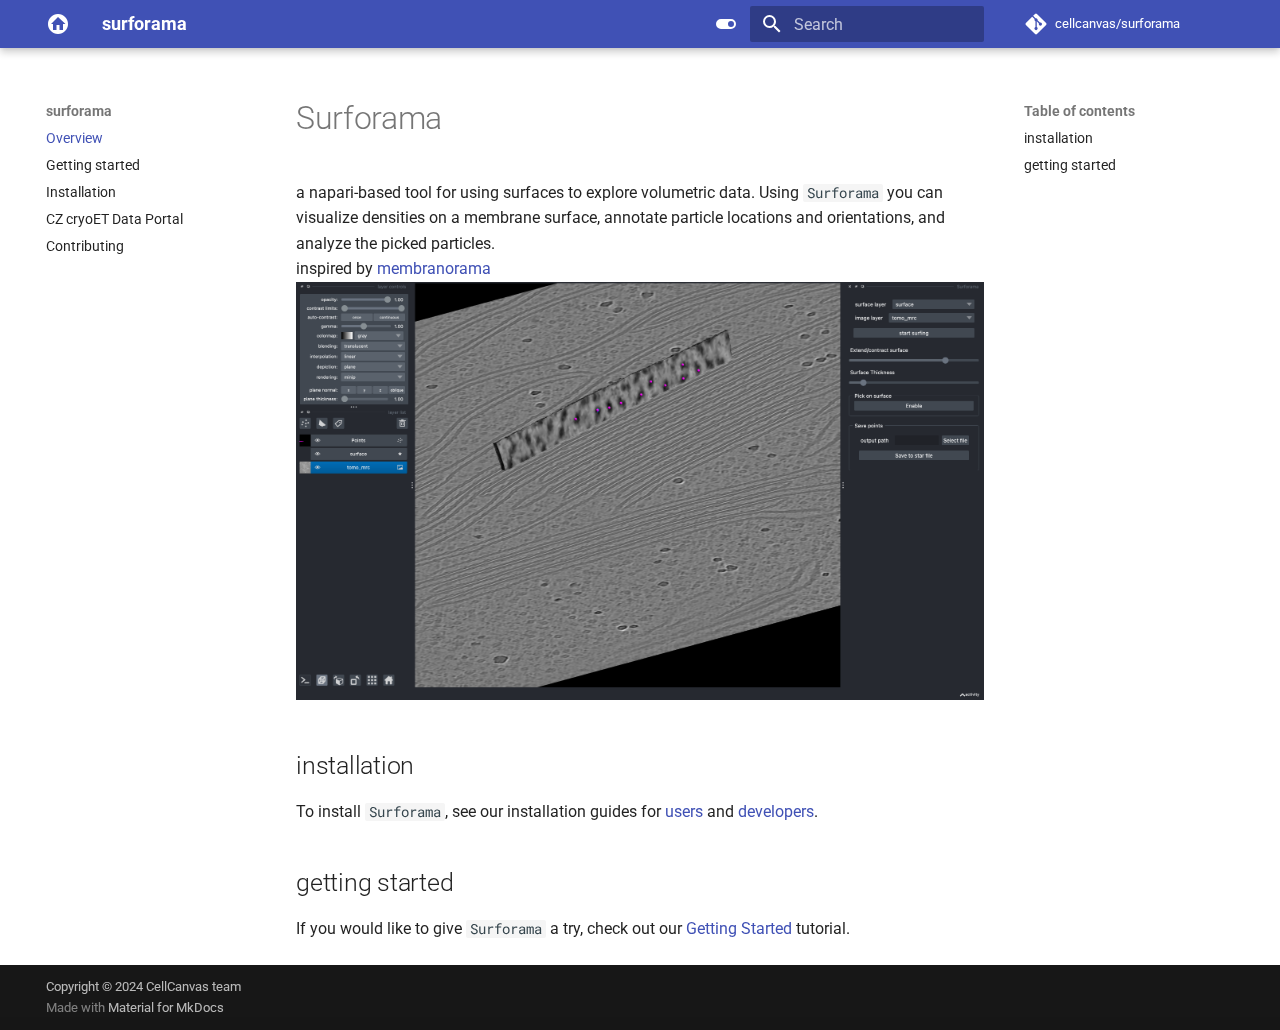
==== commit 34487d31: "deploy: 4fc5a002352c1547411a0d472f60a4e26c9340fb" ====
--- a/index.html
+++ b/index.html
@@ -16,7 +16,7 @@
       
       
       
-        <link rel="next" href="surforama_for_data_portal/">
+        <link rel="next" href="getting_started/">
       
       
       <link rel="icon" href="assets/images/favicon.png">
@@ -318,60 +318,58 @@
 </li>
       
         <li class="md-nav__item">
-  <a href="#usage" class="md-nav__link">
+  <a href="#getting-started" class="md-nav__link">
     <span class="md-ellipsis">
-      usage
+      getting started
     </span>
   </a>
   
-    <nav class="md-nav" aria-label="usage">
-      <ul class="md-nav__list">
-        
-          <li class="md-nav__item">
-  <a href="#launch-with-demo-data" class="md-nav__link">
-    <span class="md-ellipsis">
-      launch with demo data
-    </span>
-  </a>
-  
 </li>
-        
-          <li class="md-nav__item">
-  <a href="#launch-without-data" class="md-nav__link">
-    <span class="md-ellipsis">
-      launch without data
-    </span>
-  </a>
-  
-</li>
-        
-          <li class="md-nav__item">
-  <a href="#launch-with-data" class="md-nav__link">
-    <span class="md-ellipsis">
-      launch with data
-    </span>
-  </a>
-  
-</li>
-        
-      </ul>
-    </nav>
-  
-</li>
-      
-        <li class="md-nav__item">
-  <a href="#developer-installation" class="md-nav__link">
-    <span class="md-ellipsis">
-      developer installation
-    </span>
-  </a>
-  
-</li>
       
     </ul>
   
 </nav>
       
+    </li>
+  
+
+    
+      
+      
+  
+  
+  
+  
+    <li class="md-nav__item">
+      <a href="getting_started/" class="md-nav__link">
+        
+  
+  <span class="md-ellipsis">
+    Getting started
+  </span>
+  
+
+      </a>
+    </li>
+  
+
+    
+      
+      
+  
+  
+  
+  
+    <li class="md-nav__item">
+      <a href="installation/" class="md-nav__link">
+        
+  
+  <span class="md-ellipsis">
+    Installation
+  </span>
+  
+
+      </a>
     </li>
   
 
@@ -388,6 +386,26 @@
   
   <span class="md-ellipsis">
     CZ cryoET Data Portal
+  </span>
+  
+
+      </a>
+    </li>
+  
+
+    
+      
+      
+  
+  
+  
+  
+    <li class="md-nav__item">
+      <a href="contributing/" class="md-nav__link">
+        
+  
+  <span class="md-ellipsis">
+    Contributing
   </span>
   
 
@@ -432,51 +450,9 @@
 </li>
       
         <li class="md-nav__item">
-  <a href="#usage" class="md-nav__link">
+  <a href="#getting-started" class="md-nav__link">
     <span class="md-ellipsis">
-      usage
-    </span>
-  </a>
-  
-    <nav class="md-nav" aria-label="usage">
-      <ul class="md-nav__list">
-        
-          <li class="md-nav__item">
-  <a href="#launch-with-demo-data" class="md-nav__link">
-    <span class="md-ellipsis">
-      launch with demo data
-    </span>
-  </a>
-  
-</li>
-        
-          <li class="md-nav__item">
-  <a href="#launch-without-data" class="md-nav__link">
-    <span class="md-ellipsis">
-      launch without data
-    </span>
-  </a>
-  
-</li>
-        
-          <li class="md-nav__item">
-  <a href="#launch-with-data" class="md-nav__link">
-    <span class="md-ellipsis">
-      launch with data
-    </span>
-  </a>
-  
-</li>
-        
-      </ul>
-    </nav>
-  
-</li>
-      
-        <li class="md-nav__item">
-  <a href="#developer-installation" class="md-nav__link">
-    <span class="md-ellipsis">
-      developer installation
+      getting started
     </span>
   </a>
   
@@ -500,39 +476,14 @@
   
 
 
-<div><h1 id="surforama">surforama</h1>
-<p>a napari-based tool for using surfaces to explore volumetric data in napari</p>
+<div><h1 id="surforama">Surforama</h1>
+<p>a napari-based tool for using surfaces to explore volumetric data. Using <code>Surforama</code> you can visualize densities on a membrane surface, annotate particle locations and orientations, and analyze the picked particles.</p>
 <p>inspired by <a href="https://github.com/dtegunov/membranorama">membranorama</a></p>
 <p><img alt="Screenshot of surforama showing a surface in the slice of a tomogram" src="surforama_screenshot.png"></p>
 <h2 id="installation">installation</h2>
-<p><code>surforama</code> requires the napari viewer. If you would like to install napari and surforama together in one line, you can use the following command:</p>
-<div class="highlight"><pre><span></span><code>pip<span class="w"> </span>install<span class="w"> </span><span class="s2">"surforama[napari]"</span>
-</code></pre></div>
-<p>If you already have napari installed, you can directly install surforama in the same environment:</p>
-<div class="highlight"><pre><span></span><code>pip<span class="w"> </span>install<span class="w"> </span>surforama
-</code></pre></div>
-<h2 id="usage">usage</h2>
-<h3 id="launch-with-demo-data">launch with demo data</h3>
-<p>If you'd like to test surforama out, you can launch surforama with demo data:</p>
-<div class="highlight"><pre><span></span><code>surforama<span class="w"> </span>--demo
-</code></pre></div>
-<h3 id="launch-without-data">launch without data</h3>
-<p>You can launch surforama using the command line interface. After you have installed surforama, you can launch it with the following command in your terminal:</p>
-<p></p><div class="highlight"><pre><span></span><code>surforama
-</code></pre></div>
-After surforama launches, you can load your image and mesh into napari and get surfing!
-<h3 id="launch-with-data">launch with data</h3>
-<p>If you have an MRC-formatted tomogram and an obj-formatted mesh, you can launch using the following command:</p>
-<div class="highlight"><pre><span></span><code>surforama<span class="w"> </span>--image-path<span class="w"> </span>/path/to/image.mrc<span class="w"> </span>--mesh-path<span class="w"> </span>/path/to/mesh.obj
-</code></pre></div>
-<h2 id="developer-installation">developer installation</h2>
-<p>If you would like to make changes to the surforama source code, you can install surformama with the developer tools as follows:</p>
-<p></p><div class="highlight"><pre><span></span><code><span class="nb">cd</span><span class="w"> </span>/path/to/your/surforama/source/code/folder
-pip<span class="w"> </span>install<span class="w"> </span>-e<span class="w"> </span><span class="s2">".[dev]"</span>
-</code></pre></div>
-We use pre-commit to keep the code tidy. Install the pre-commit hooks to activate the checks:
-<div class="highlight"><pre><span></span><code>pre-commit<span class="w"> </span>install
-</code></pre></div></div>
+<p>To install <code>Surforama</code>, see our installation guides for <a href="installation/">users</a> and <a href="contributing/">developers</a>.</p>
+<h2 id="getting-started">getting started</h2>
+<p>If you would like to give <code>Surforama</code> a try, check out our <a href="getting_started/">Getting Started</a> tutorial.</p></div>
 
 
 
